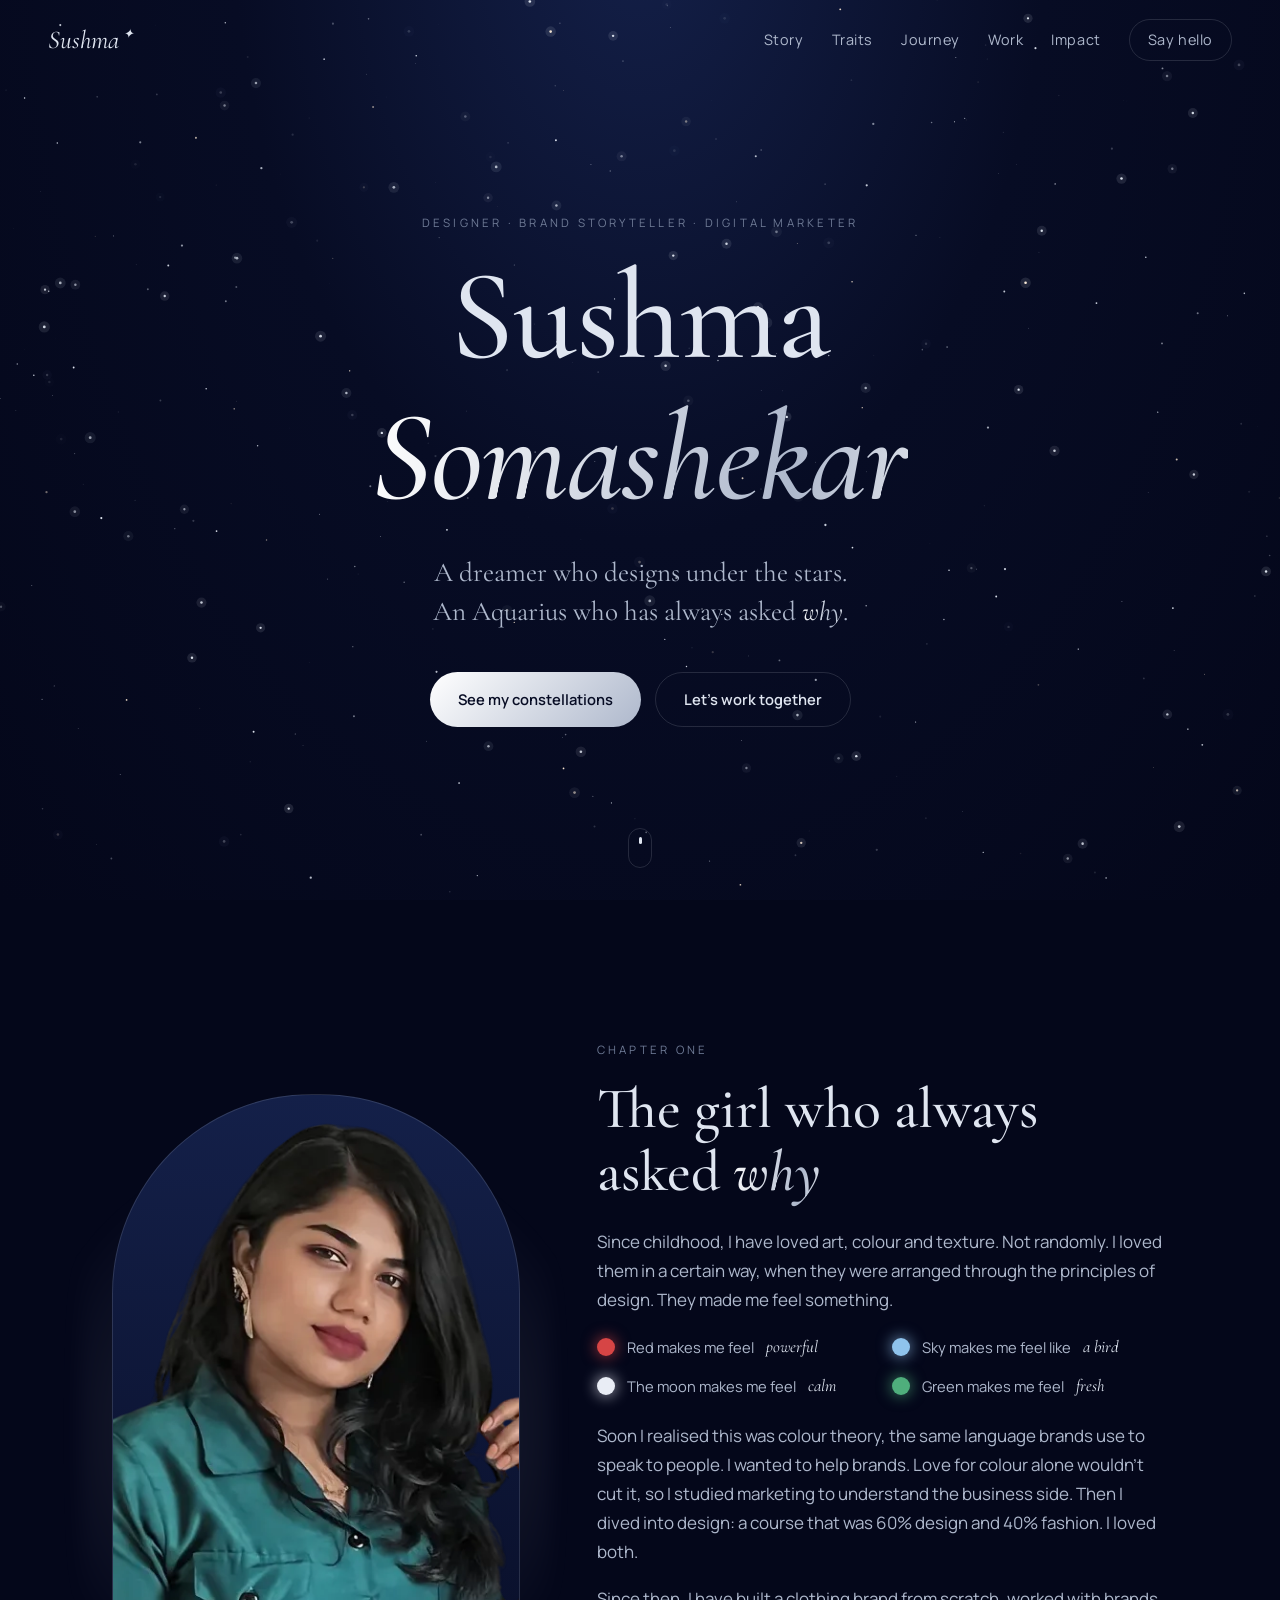
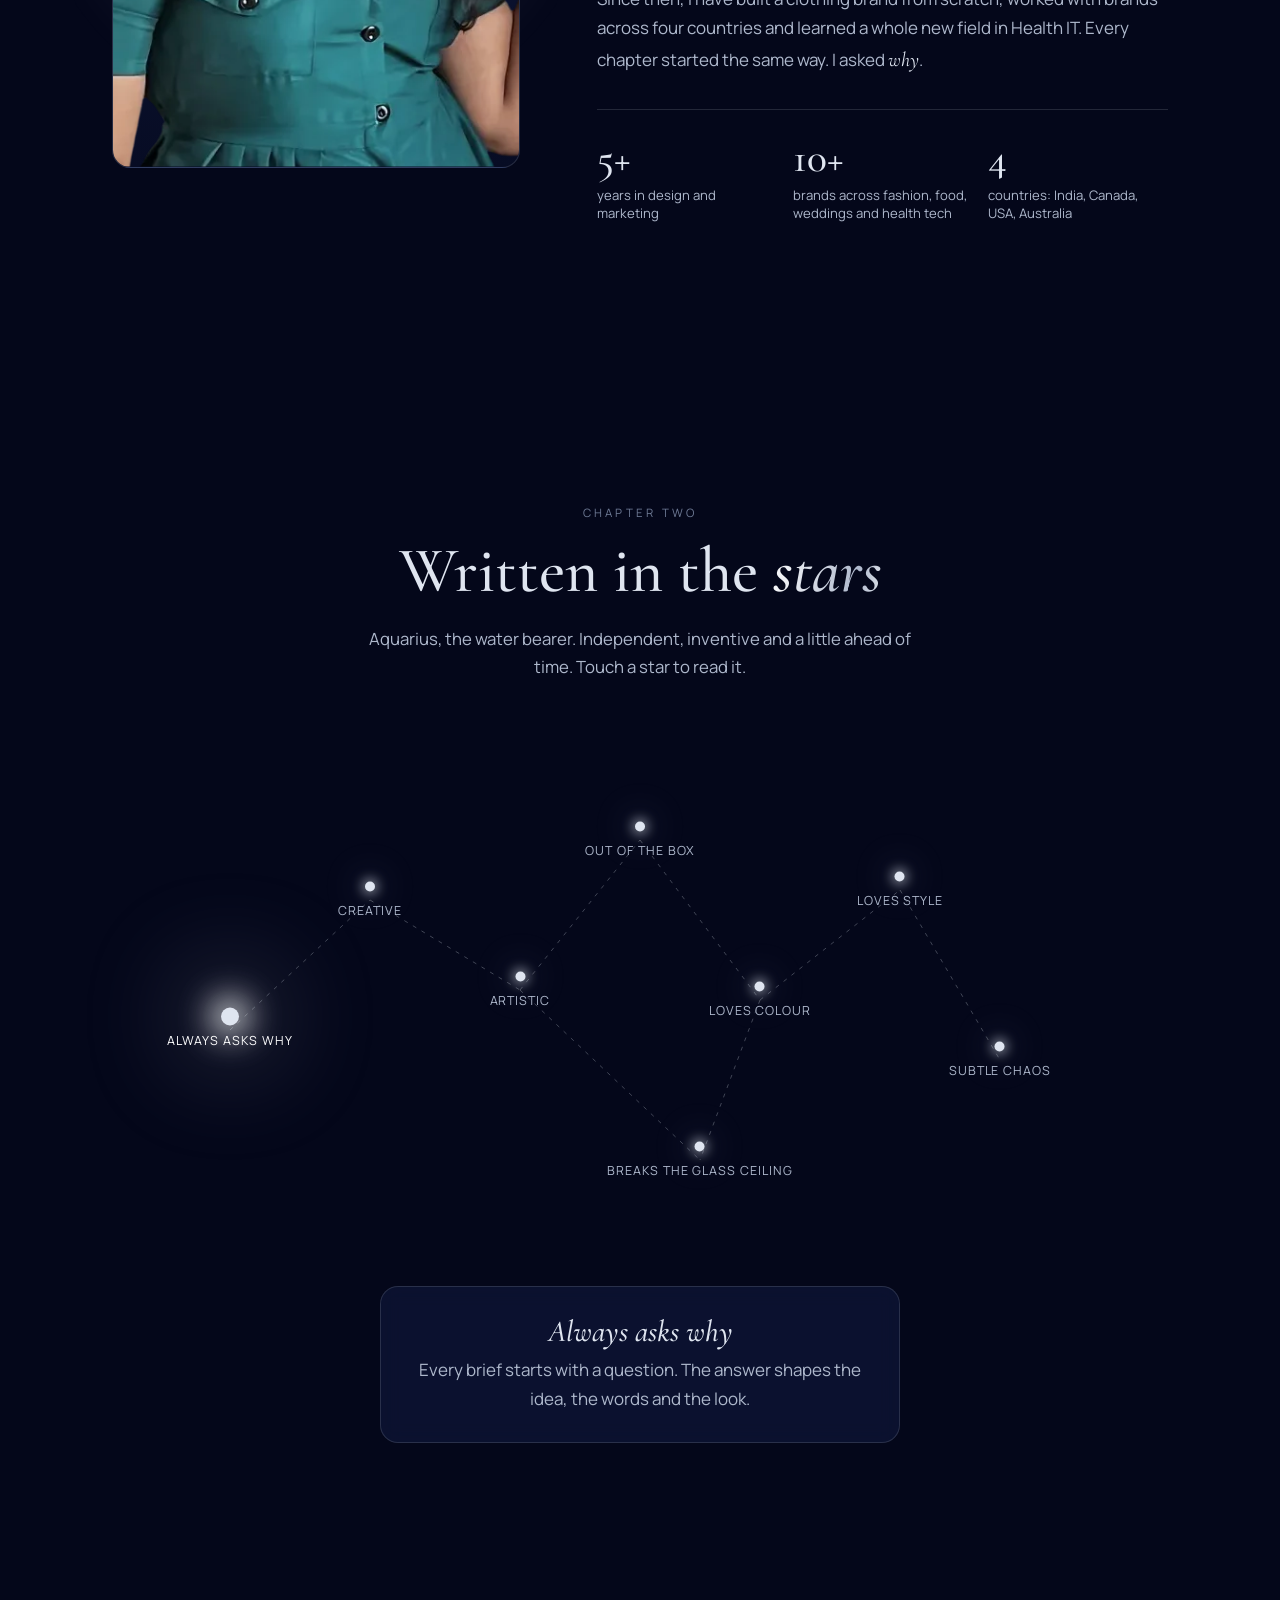
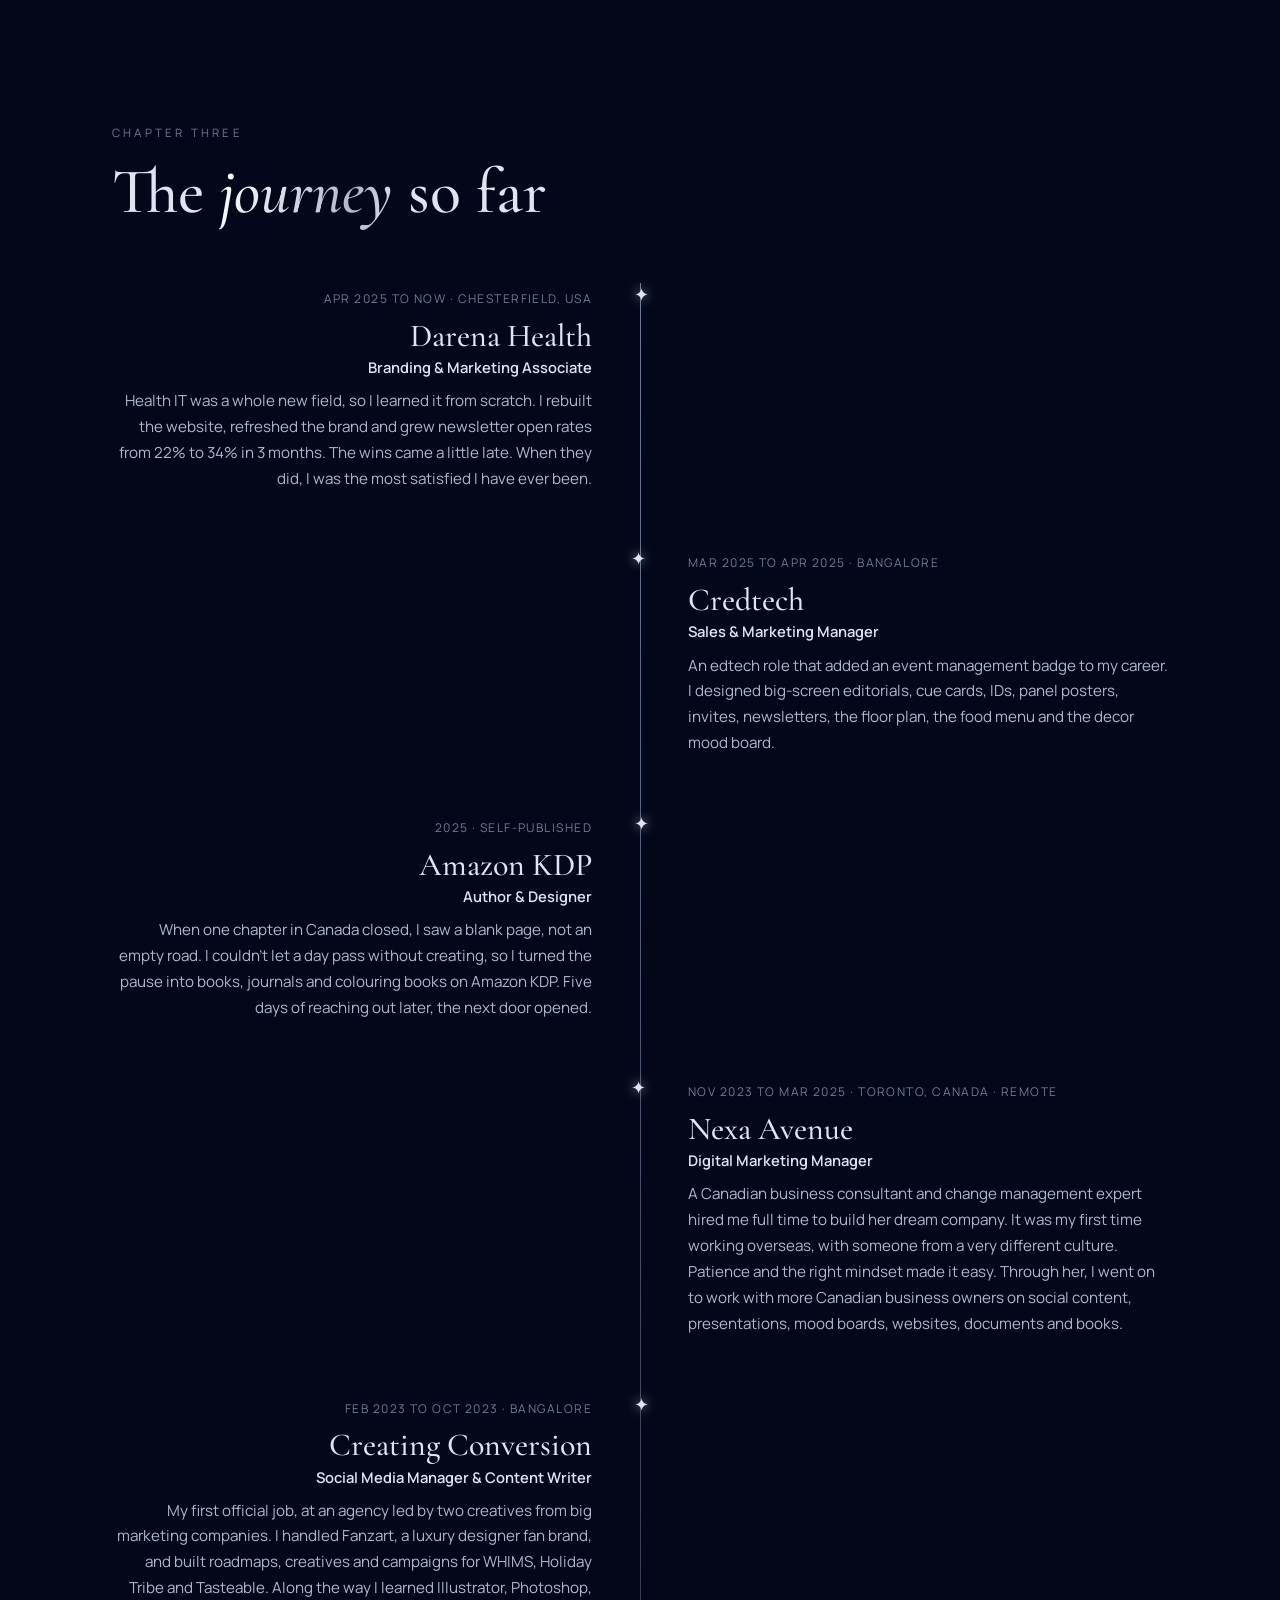
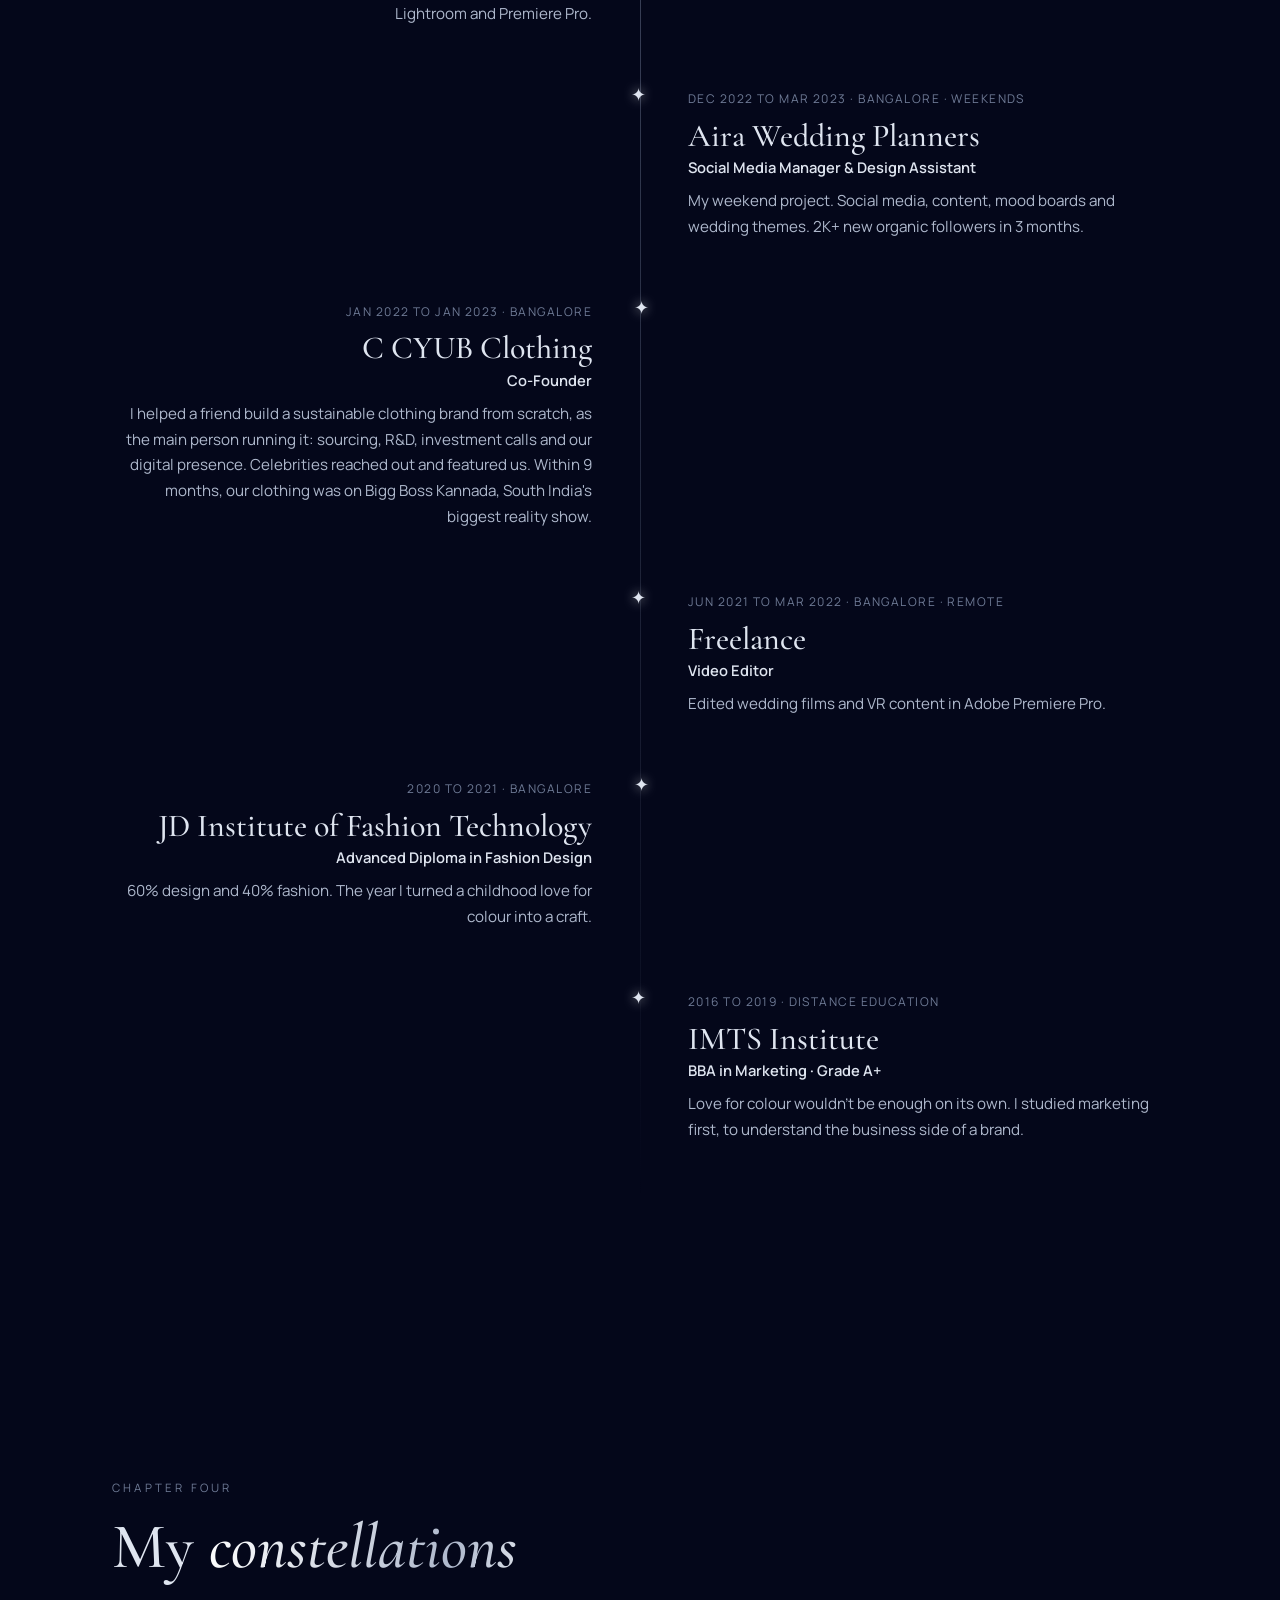
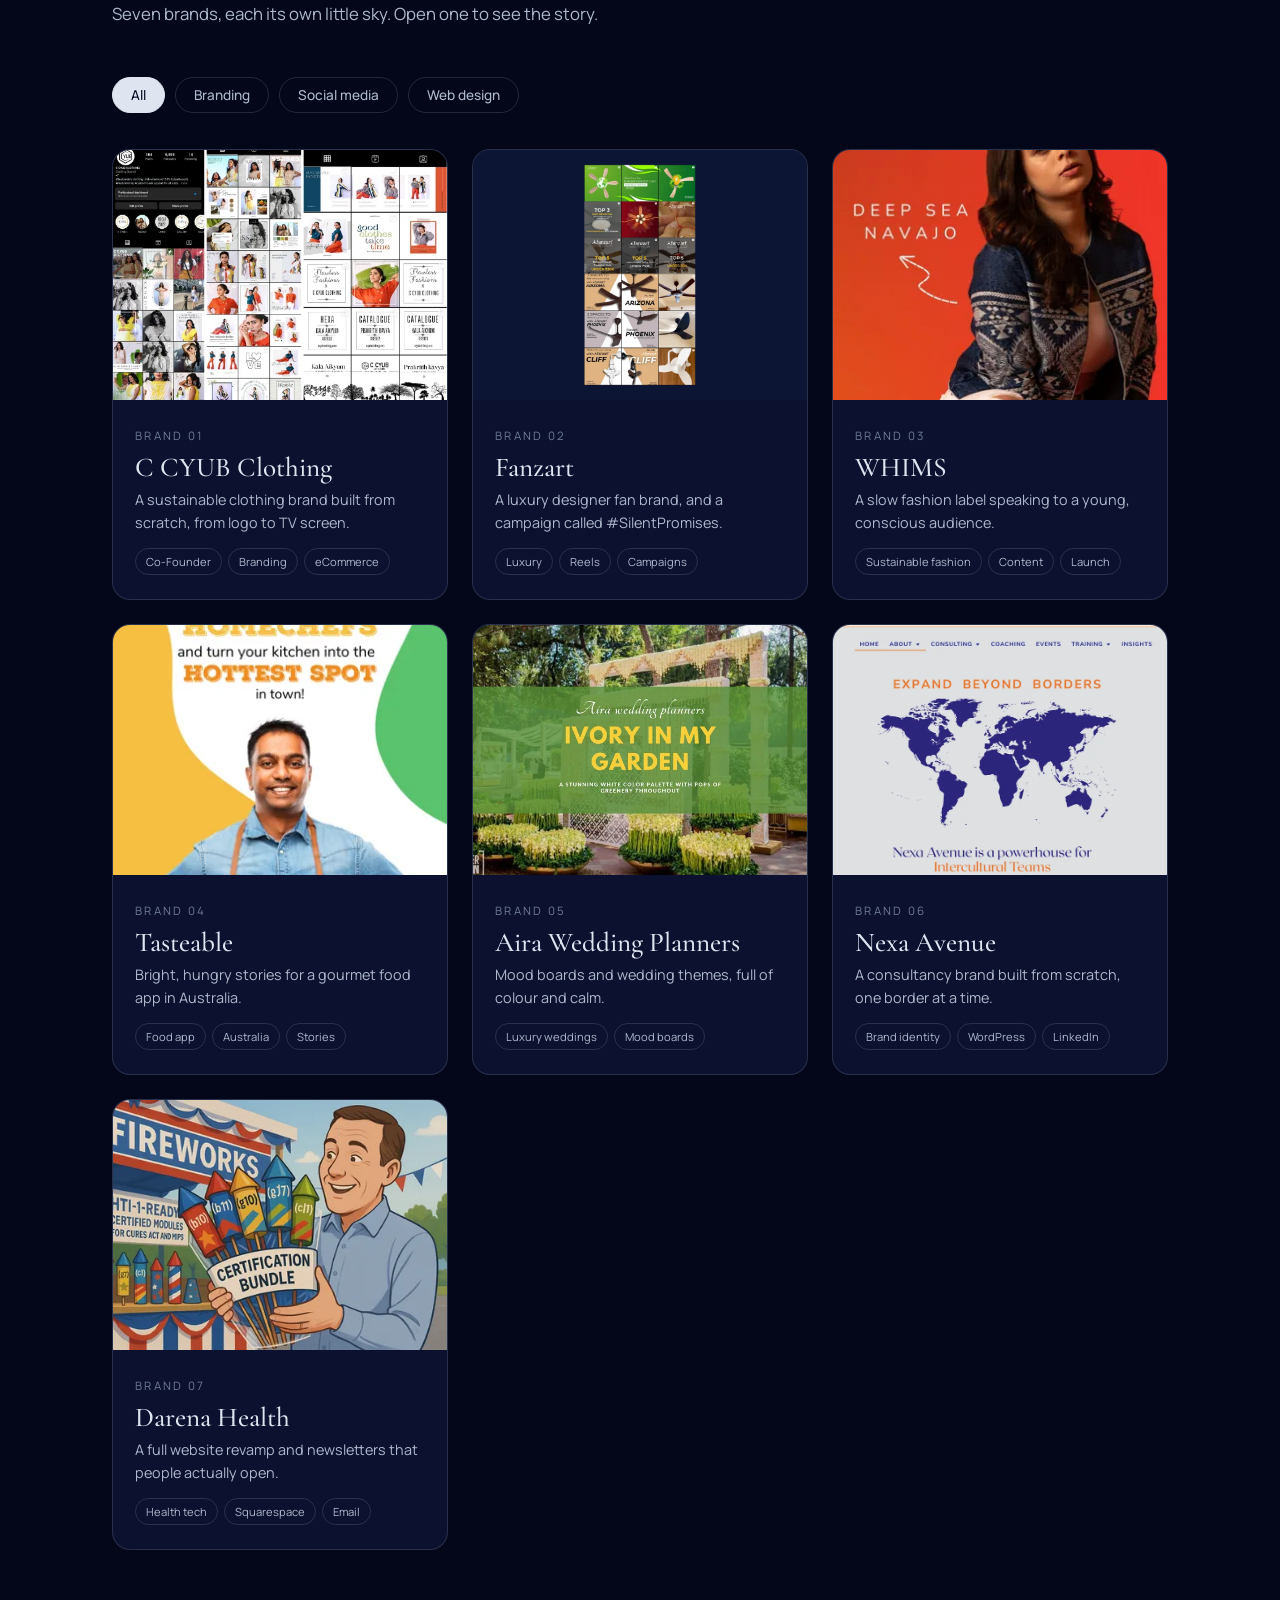
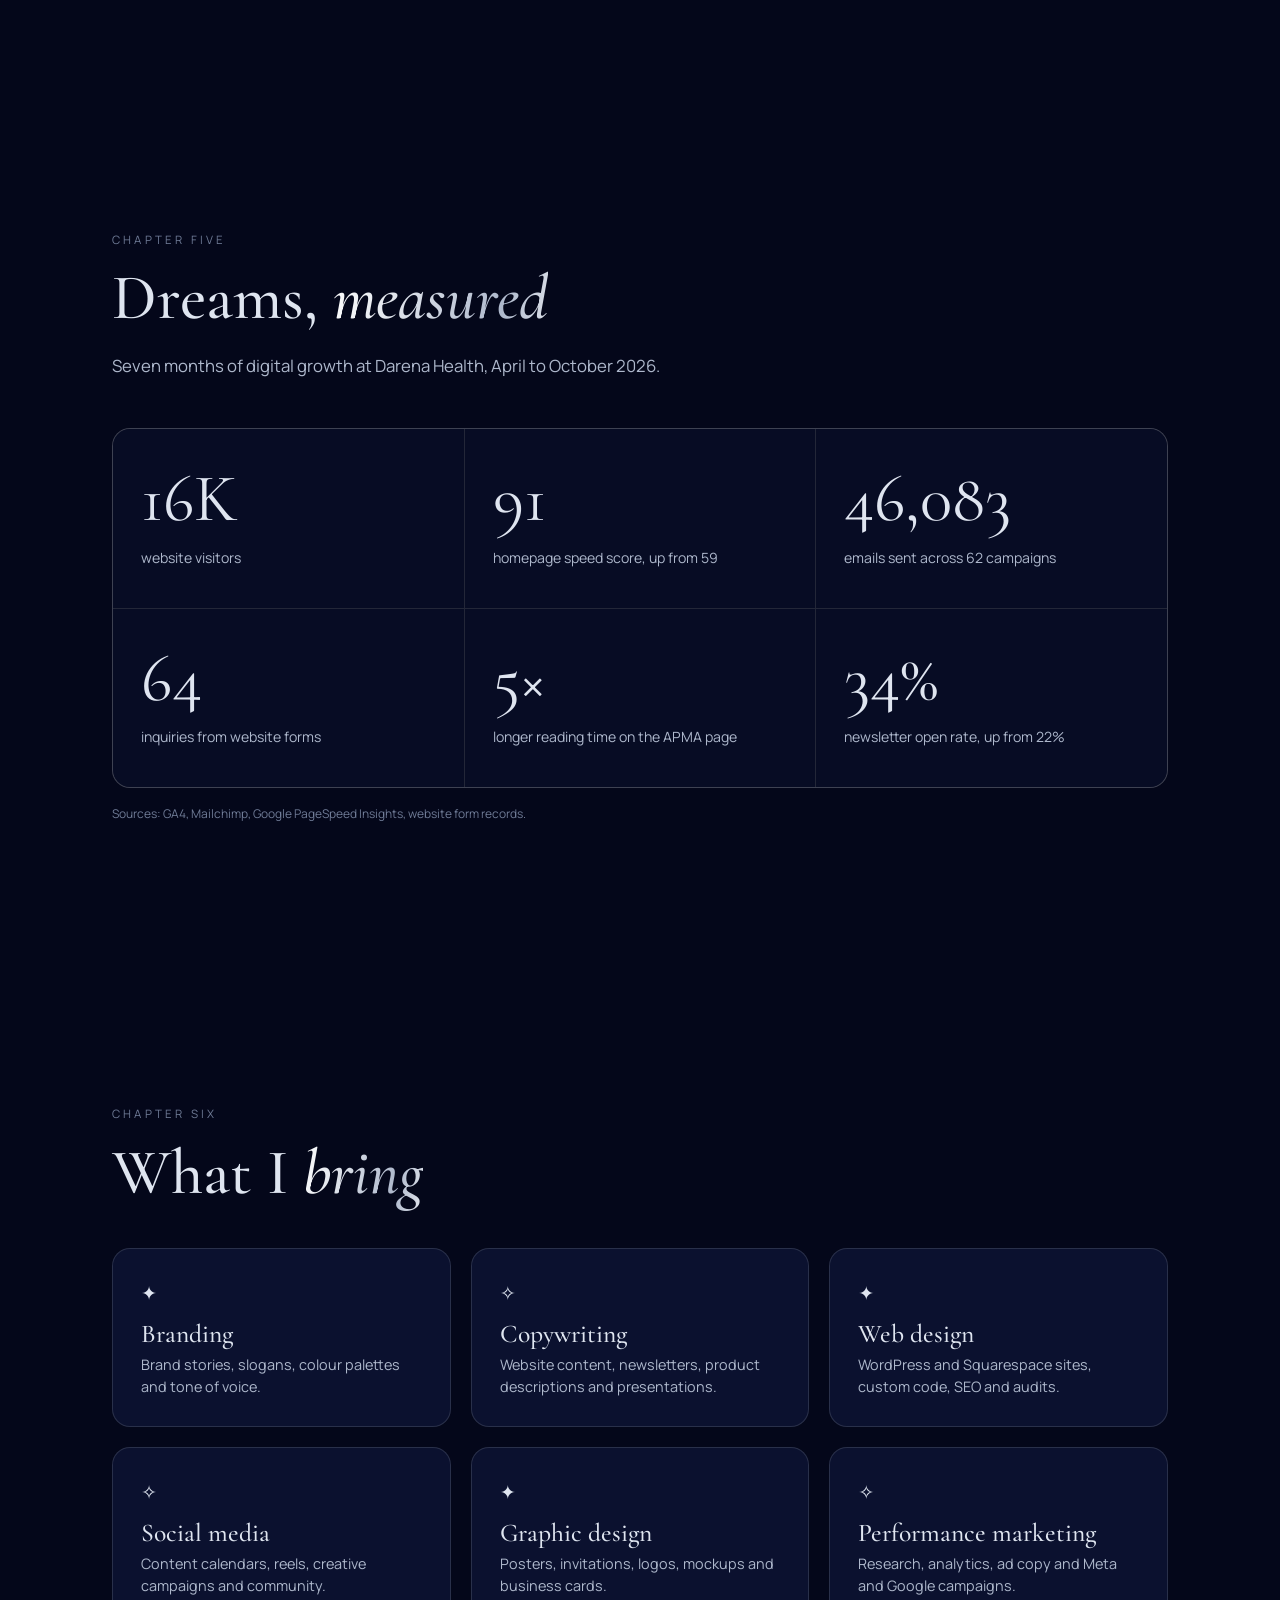
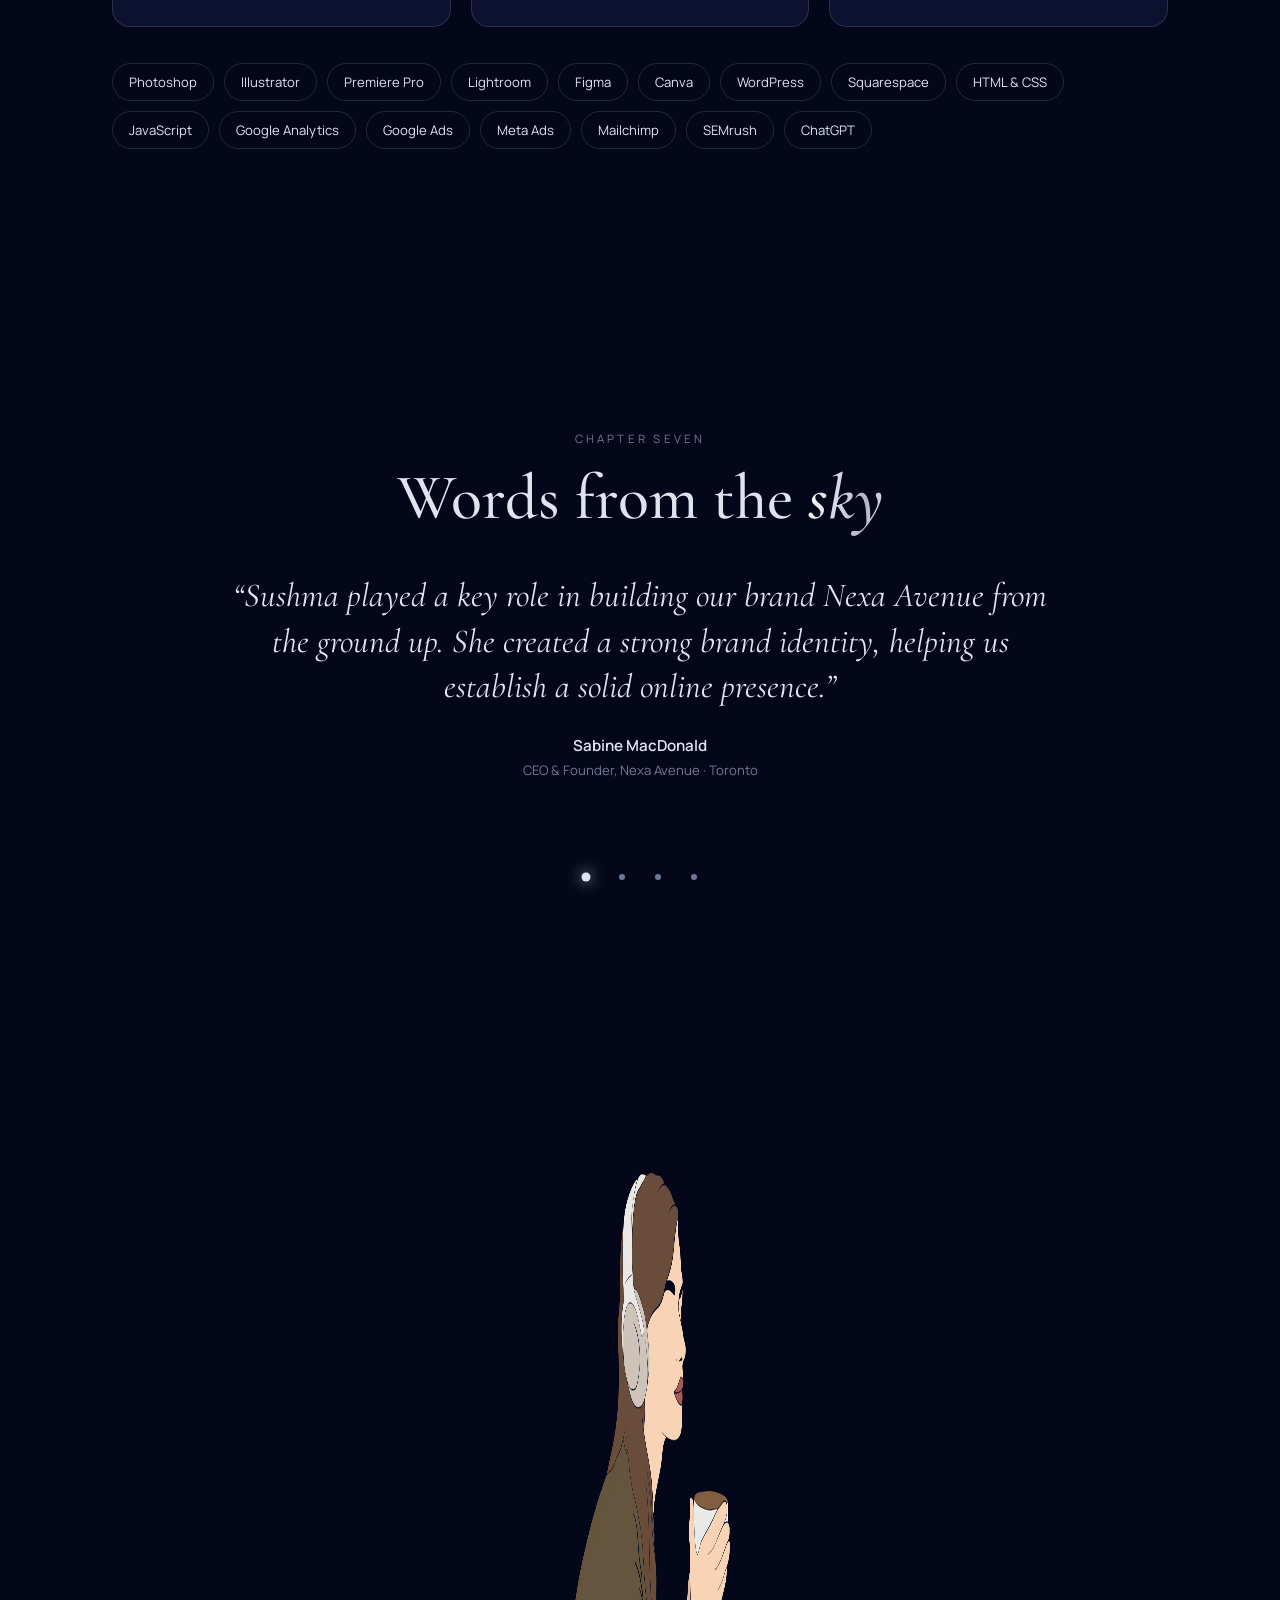
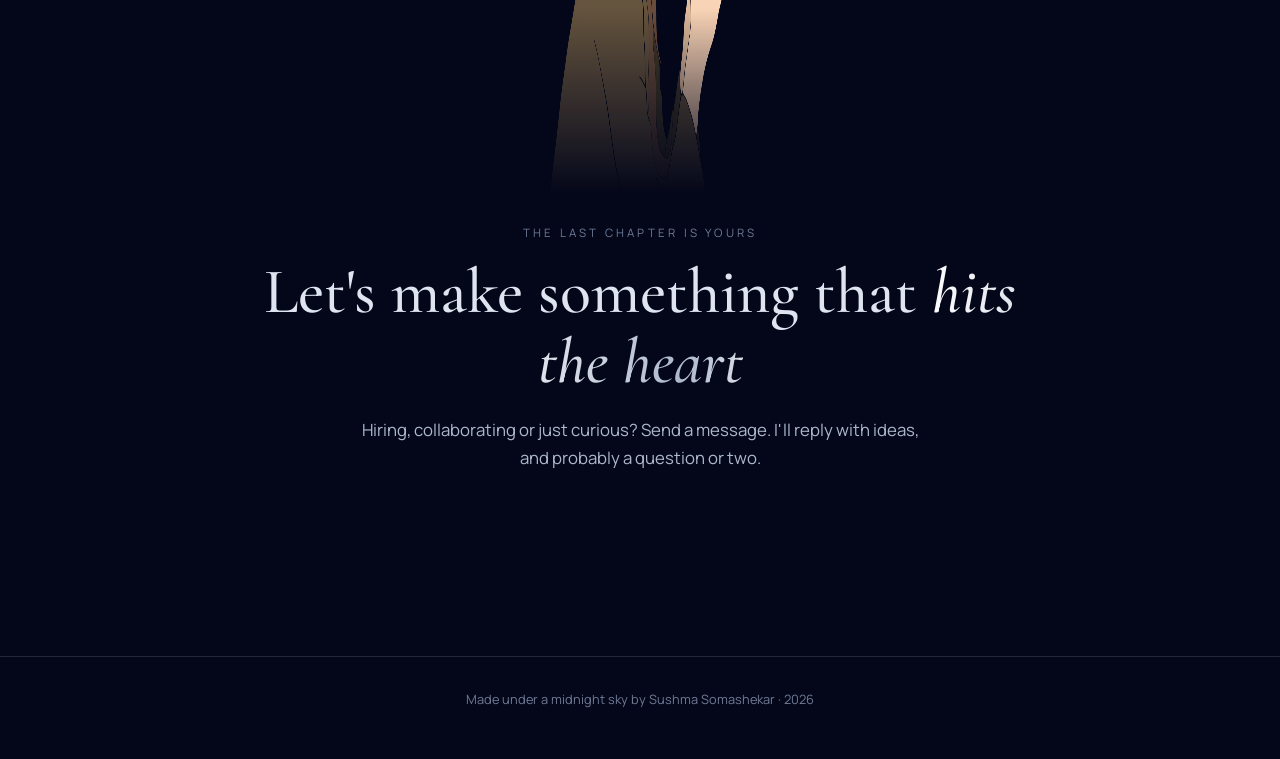
==== index.html @ b333b45b "Add sky and stars portfolio site Co-Authored-By: Claude Opus 5.5 <noreply@anthropic.com> Claude-Sess" ====
<!doctype html>
<html lang="en">
<head>
  <meta charset="utf-8">
  <meta name="viewport" content="width=device-width, initial-scale=1">
  <title>Sushma Somashekar | Designer under the stars</title>
  <meta name="description" content="Portfolio of Sushma Somashekar: designer, brand storyteller and digital marketer. A dreamer who loves colour, style and the question why.">
  <meta property="og:title" content="Sushma Somashekar | Designer under the stars">
  <meta property="og:description" content="Designer, brand storyteller and digital marketer. A dreamer who always asks why.">
  <meta property="og:image" content="assets/img/portrait.webp">
  <link rel="icon" href="data:image/svg+xml,<svg xmlns='http://www.w3.org/2000/svg' viewBox='0 0 32 32'><rect width='32' height='32' rx='8' fill='%230a1230'/><path d='M16 5l2.6 7.9H27l-6.8 4.9 2.6 8L16 21l-6.8 4.8 2.6-8L5 12.9h8.4z' fill='%23dfe5f0'/></svg>">
  <link rel="preconnect" href="https://fonts.googleapis.com">
  <link rel="preconnect" href="https://fonts.gstatic.com" crossorigin>
  <link href="https://fonts.googleapis.com/css2?family=Cormorant+Garamond:ital,wght@0,500;0,600;1,400;1,500&family=Manrope:wght@400;500;600;700&display=swap" rel="stylesheet">
  <link rel="stylesheet" href="css/style.css">
</head>
<body>
  <canvas id="sky" aria-hidden="true"></canvas>

  <header class="nav" id="nav">
    <a class="brand" href="#top" aria-label="Back to top">Sushma<span>✦</span></a>
    <button class="nav-toggle" aria-expanded="false" aria-controls="menu" aria-label="Open menu"><span></span><span></span></button>
    <nav id="menu">
      <a href="#story">Story</a>
      <a href="#traits">Traits</a>
      <a href="#journey">Journey</a>
      <a href="#work">Work</a>
      <a href="#impact">Impact</a>
      <a href="#contact" class="nav-cta">Say hello</a>
    </nav>
  </header>

  <main id="top">
    <!-- HERO -->
    <section class="hero">
      <p class="eyebrow reveal">Designer · Brand storyteller · Digital marketer</p>
      <h1 class="reveal">Sushma <em>Somashekar</em></h1>
      <p class="hero-line reveal">A dreamer who designs under the stars.<br>An Aquarius who has always asked <em>why</em>.</p>
      <div class="hero-actions reveal">
        <a class="btn btn-silver" href="#work">See my constellations</a>
        <a class="btn btn-ghost" href="#contact">Let's work together</a>
      </div>
      <a class="scroll-hint" href="#story" aria-label="Scroll to story"><span></span></a>
    </section>

    <!-- STORY -->
    <section class="section story" id="story">
      <div class="story-grid">
        <figure class="portrait reveal">
          <div class="halo"></div>
          <img src="assets/img/portrait.webp" alt="Sushma Somashekar in a teal shirt" width="583" height="674" loading="lazy">
        </figure>
        <div class="story-text">
          <p class="kicker reveal">Chapter one</p>
          <h2 class="reveal">The girl who always asked <em>why</em></h2>
          <p class="reveal">Since childhood, I have loved art, colour and texture. Not randomly. I loved them in a certain way, when they were arranged through the principles of design. They made me feel something.</p>
          <ul class="feelings reveal" aria-label="How colours make me feel">
            <li style="--c:#d64545"><span class="sw"></span>Red makes me feel <em>powerful</em></li>
            <li style="--c:#8fc3ec"><span class="sw"></span>Sky makes me feel like <em>a bird</em></li>
            <li style="--c:#e9edf5"><span class="sw"></span>The moon makes me feel <em>calm</em></li>
            <li style="--c:#4fae7c"><span class="sw"></span>Green makes me feel <em>fresh</em></li>
          </ul>
          <p class="reveal">Soon I realised this was colour theory, the same language brands use to speak to people. I wanted to help brands. Love for colour alone wouldn't cut it, so I studied marketing to understand the business side. Then I dived into design: a course that was 60% design and 40% fashion. I loved both.</p>
          <p class="reveal">Since then, I have built a clothing brand from scratch, worked with brands across four countries and learned a whole new field in Health IT. Every chapter started the same way. I asked <em>why</em>.</p>
          <ul class="facts reveal">
            <li><strong>5+</strong><span>years in design and marketing</span></li>
            <li><strong>10+</strong><span>brands across fashion, food, weddings and health tech</span></li>
            <li><strong>4</strong><span>countries: India, Canada, USA, Australia</span></li>
          </ul>
        </div>
      </div>
    </section>

    <!-- TRAITS -->
    <section class="section traits" id="traits">
      <p class="kicker reveal">Chapter two</p>
      <h2 class="reveal">Written in the <em>stars</em></h2>
      <p class="lead reveal">Aquarius, the water bearer. Independent, inventive and a little ahead of time. Touch a star to read it.</p>
      <div class="constellation reveal" id="constellation">
        <svg viewBox="0 0 1000 520" preserveAspectRatio="xMidYMid meet" aria-hidden="true" id="constellation-lines"></svg>
        <!-- stars injected by js -->
      </div>
      <div class="trait-card" id="trait-card" aria-live="polite">
        <h3 id="trait-title">Always asks why</h3>
        <p id="trait-text">Every brief starts with a question. The answer shapes the idea, the words and the look.</p>
      </div>
    </section>

    <!-- JOURNEY -->
    <section class="section journey" id="journey">
      <p class="kicker reveal">Chapter three</p>
      <h2 class="reveal">The <em>journey</em> so far</h2>
      <ol class="timeline">
        <li class="reveal">
          <span class="when">Apr 2025 to now · Chesterfield, USA</span>
          <h3>Darena Health</h3>
          <p class="role">Branding & Marketing Associate</p>
          <p>Health IT was a whole new field, so I learned it from scratch. I rebuilt the website, refreshed the brand and grew newsletter open rates from 22% to 34% in 3 months. The wins came a little late. When they did, I was the most satisfied I have ever been.</p>
        </li>
        <li class="reveal">
          <span class="when">Mar 2025 to Apr 2025 · Bangalore</span>
          <h3>Credtech</h3>
          <p class="role">Sales & Marketing Manager</p>
          <p>An edtech role that added an event management badge to my career. I designed big-screen editorials, cue cards, IDs, panel posters, invites, newsletters, the floor plan, the food menu and the decor mood board.</p>
        </li>
        <li class="reveal">
          <span class="when">2025 · Self-published</span>
          <h3>Amazon KDP</h3>
          <p class="role">Author & Designer</p>
          <p>When one chapter in Canada closed, I saw a blank page, not an empty road. I couldn't let a day pass without creating, so I turned the pause into books, journals and colouring books on Amazon KDP. Five days of reaching out later, the next door opened.</p>
        </li>
        <li class="reveal">
          <span class="when">Nov 2023 to Mar 2025 · Toronto, Canada · Remote</span>
          <h3>Nexa Avenue</h3>
          <p class="role">Digital Marketing Manager</p>
          <p>A Canadian business consultant and change management expert hired me full time to build her dream company. It was my first time working overseas, with someone from a very different culture. Patience and the right mindset made it easy. Through her, I went on to work with more Canadian business owners on social content, presentations, mood boards, websites, documents and books.</p>
        </li>
        <li class="reveal">
          <span class="when">Feb 2023 to Oct 2023 · Bangalore</span>
          <h3>Creating Conversion</h3>
          <p class="role">Social Media Manager & Content Writer</p>
          <p>My first official job, at an agency led by two creatives from big marketing companies. I handled Fanzart, a luxury designer fan brand, and built roadmaps, creatives and campaigns for WHIMS, Holiday Tribe and Tasteable. Along the way I learned Illustrator, Photoshop, Lightroom and Premiere Pro.</p>
        </li>
        <li class="reveal">
          <span class="when">Dec 2022 to Mar 2023 · Bangalore · Weekends</span>
          <h3>Aira Wedding Planners</h3>
          <p class="role">Social Media Manager & Design Assistant</p>
          <p>My weekend project. Social media, content, mood boards and wedding themes. 2K+ new organic followers in 3 months.</p>
        </li>
        <li class="reveal">
          <span class="when">Jan 2022 to Jan 2023 · Bangalore</span>
          <h3>C CYUB Clothing</h3>
          <p class="role">Co-Founder</p>
          <p>I helped a friend build a sustainable clothing brand from scratch, as the main person running it: sourcing, R&D, investment calls and our digital presence. Celebrities reached out and featured us. Within 9 months, our clothing was on Bigg Boss Kannada, South India's biggest reality show.</p>
        </li>
        <li class="reveal">
          <span class="when">Jun 2021 to Mar 2022 · Bangalore · Remote</span>
          <h3>Freelance</h3>
          <p class="role">Video Editor</p>
          <p>Edited wedding films and VR content in Adobe Premiere Pro.</p>
        </li>
        <li class="reveal origin">
          <span class="when">2020 to 2021 · Bangalore</span>
          <h3>JD Institute of Fashion Technology</h3>
          <p class="role">Advanced Diploma in Fashion Design</p>
          <p>60% design and 40% fashion. The year I turned a childhood love for colour into a craft.</p>
        </li>
        <li class="reveal origin">
          <span class="when">2016 to 2019 · Distance education</span>
          <h3>IMTS Institute</h3>
          <p class="role">BBA in Marketing · Grade A+</p>
          <p>Love for colour wouldn't be enough on its own. I studied marketing first, to understand the business side of a brand.</p>
        </li>
      </ol>
    </section>

    <!-- WORK -->
    <section class="section work" id="work">
      <p class="kicker reveal">Chapter four</p>
      <h2 class="reveal">My <em>constellations</em></h2>
      <p class="lead reveal">Seven brands, each its own little sky. Open one to see the story.</p>
      <div class="filters reveal" role="group" aria-label="Filter work">
        <button class="chip active" data-filter="all">All</button>
        <button class="chip" data-filter="branding">Branding</button>
        <button class="chip" data-filter="social">Social media</button>
        <button class="chip" data-filter="web">Web design</button>
      </div>
      <div class="work-grid" id="work-grid"><!-- cards injected by js --></div>
    </section>

    <!-- IMPACT -->
    <section class="section impact" id="impact">
      <p class="kicker reveal">Chapter five</p>
      <h2 class="reveal">Dreams, <em>measured</em></h2>
      <p class="lead reveal">Seven months of digital growth at Darena Health, April to October 2026.</p>
      <div class="stats">
        <div class="stat reveal"><span class="num" data-to="16" data-suffix="K">0</span><span class="label">website visitors</span></div>
        <div class="stat reveal"><span class="num" data-from="59" data-to="91">59</span><span class="label">homepage speed score, up from 59</span></div>
        <div class="stat reveal"><span class="num" data-to="46083">0</span><span class="label">emails sent across 62 campaigns</span></div>
        <div class="stat reveal"><span class="num" data-to="64">0</span><span class="label">inquiries from website forms</span></div>
        <div class="stat reveal"><span class="num" data-to="5" data-suffix="×">0</span><span class="label">longer reading time on the APMA page</span></div>
        <div class="stat reveal"><span class="num" data-to="34" data-suffix="%">0</span><span class="label">newsletter open rate, up from 22%</span></div>
      </div>
      <p class="source reveal">Sources: GA4, Mailchimp, Google PageSpeed Insights, website form records.</p>
    </section>

    <!-- SKILLS -->
    <section class="section skills" id="skills">
      <p class="kicker reveal">Chapter six</p>
      <h2 class="reveal">What I <em>bring</em></h2>
      <div class="skill-grid">
        <article class="skill reveal"><span class="glyph">✦</span><h3>Branding</h3><p>Brand stories, slogans, colour palettes and tone of voice.</p></article>
        <article class="skill reveal"><span class="glyph">✧</span><h3>Copywriting</h3><p>Website content, newsletters, product descriptions and presentations.</p></article>
        <article class="skill reveal"><span class="glyph">✦</span><h3>Web design</h3><p>WordPress and Squarespace sites, custom code, SEO and audits.</p></article>
        <article class="skill reveal"><span class="glyph">✧</span><h3>Social media</h3><p>Content calendars, reels, creative campaigns and community.</p></article>
        <article class="skill reveal"><span class="glyph">✦</span><h3>Graphic design</h3><p>Posters, invitations, logos, mockups and business cards.</p></article>
        <article class="skill reveal"><span class="glyph">✧</span><h3>Performance marketing</h3><p>Research, analytics, ad copy and Meta and Google campaigns.</p></article>
      </div>
      <ul class="tools reveal" aria-label="Tools">
        <li>Photoshop</li><li>Illustrator</li><li>Premiere Pro</li><li>Lightroom</li><li>Figma</li><li>Canva</li><li>WordPress</li><li>Squarespace</li><li>HTML & CSS</li><li>JavaScript</li><li>Google Analytics</li><li>Google Ads</li><li>Meta Ads</li><li>Mailchimp</li><li>SEMrush</li><li>ChatGPT</li>
      </ul>
    </section>

    <!-- TESTIMONIALS -->
    <section class="section voices" id="voices">
      <p class="kicker reveal">Chapter seven</p>
      <h2 class="reveal">Words from the <em>sky</em></h2>
      <div class="quotes" id="quotes">
        <blockquote class="quote active">
          <p>“Sushma played a key role in building our brand Nexa Avenue from the ground up. She created a strong brand identity, helping us establish a solid online presence.”</p>
          <footer>Sabine MacDonald <span>CEO & Founder, Nexa Avenue · Toronto</span></footer>
        </blockquote>
        <blockquote class="quote">
          <p>“The logo she created truly feels like <em>me</em> in every sense of the word. Sushma knows her clients and customizes her work based on their need, the sign of a true professional!”</p>
          <footer>Gayle Charach <span>Life Coach · Winnipeg</span></footer>
        </blockquote>
        <blockquote class="quote">
          <p>“She has an incredible ability to sense the essence of the music and translate it into compelling visuals that truly enhance the experience.”</p>
          <footer>Peter MacDonald <span>Music Producer · Toronto</span></footer>
        </blockquote>
        <blockquote class="quote">
          <p>“Sushma is an absolute expert when it comes to branding and design! She has the ability to translate abstract ideas into visually compelling designs.”</p>
          <footer>Hadi Diallo <span>Business Coach · Toronto</span></footer>
        </blockquote>
      </div>
      <div class="quote-dots" role="tablist" aria-label="Choose a testimonial"></div>
    </section>

    <!-- CONTACT -->
    <section class="section contact" id="contact">
      <img class="contact-illustration reveal" src="assets/img/illustration.webp" alt="" width="700" height="622" loading="lazy">
      <p class="kicker reveal">The last chapter is yours</p>
      <h2 class="reveal">Let's make something that <em>hits the heart</em></h2>
      <p class="lead reveal">Hiring, collaborating or just curious? Send a message. I'll reply with ideas, and probably a question or two.</p>
      <div class="contact-actions reveal">
        <a class="btn btn-silver" href="mailto:sushma.somashekar082@gmail.com">sushma.somashekar082@gmail.com</a>
        <a class="btn btn-ghost" href="https://www.linkedin.com/in/sushma-somashekar-digital-marketing/" target="_blank" rel="noopener">Connect on LinkedIn ↗</a>
      </div>
    </section>
  </main>

  <footer class="site-footer">
    <p>Made under a midnight sky by Sushma Somashekar · <span id="year"></span></p>
  </footer>

  <!-- WORK MODAL -->
  <dialog id="modal" aria-labelledby="modal-title">
    <button class="modal-close" aria-label="Close">×</button>
    <div class="modal-body">
      <div class="modal-gallery" id="modal-gallery"></div>
      <div class="modal-text">
        <p class="kicker" id="modal-kicker"></p>
        <h3 id="modal-title"></h3>
        <p id="modal-about"></p>
        <h4>What I did</h4>
        <p id="modal-role"></p>
        <h4>The shine</h4>
        <p id="modal-win"></p>
        <p class="modal-link" id="modal-link"></p>
      </div>
    </div>
  </dialog>

  <script src="js/main.js"></script>
</body>
</html>
---- css/style.css ----
/* ===== Midnight sky tokens ===== */
:root {
  --night-0: #04071a;
  --night-1: #070c24;
  --night-2: #0c1533;
  --night-3: #142049;
  --silver: #dfe5f0;
  --silver-2: #aeb8cc;
  --silver-3: #6f7b96;
  --line: rgba(223, 229, 240, 0.14);
  --glass: rgba(20, 32, 73, 0.45);
  --serif: "Cormorant Garamond", Georgia, serif;
  --sans: "Manrope", system-ui, -apple-system, Segoe UI, sans-serif;
  --max: 1120px;
  --radius: 18px;
}

* { box-sizing: border-box; margin: 0; padding: 0; }
html { scroll-behavior: smooth; scroll-padding-top: 80px; }
body {
  background: radial-gradient(ellipse at 50% -10%, var(--night-3) 0%, var(--night-1) 45%, var(--night-0) 100%) fixed;
  background-color: var(--night-0);
  color: var(--silver-2);
  font-family: var(--sans);
  font-size: 17px;
  line-height: 1.7;
  overflow-x: hidden;
  -webkit-font-smoothing: antialiased;
}
img { max-width: 100%; display: block; }
a { color: inherit; }
::selection { background: var(--silver); color: var(--night-1); }

#sky { position: fixed; inset: 0; width: 100%; height: 100%; z-index: 0; pointer-events: none; }
main, .nav, .site-footer { position: relative; z-index: 1; }

h1, h2, h3 { color: var(--silver); font-family: var(--serif); font-weight: 500; line-height: 1.1; }
h1 em, h2 em, .hero-line em {
  font-style: italic;
  background: linear-gradient(100deg, #fff 0%, var(--silver-2) 40%, #fff 60%, var(--silver-2) 100%);
  background-size: 200% auto;
  -webkit-background-clip: text; background-clip: text; color: transparent;
  animation: shimmer 6s linear infinite;
}
@keyframes shimmer { to { background-position: -200% center; } }

/* ===== Nav ===== */
.nav {
  position: fixed; top: 0; left: 0; right: 0;
  display: flex; align-items: center; justify-content: space-between;
  padding: 18px clamp(16px, 4vw, 48px);
  transition: background .4s, backdrop-filter .4s, padding .4s;
}
.nav.scrolled { background: rgba(4, 7, 26, .72); backdrop-filter: blur(14px); padding-block: 12px; border-bottom: 1px solid var(--line); }
.brand { font-family: var(--serif); font-size: 1.6rem; font-style: italic; color: var(--silver); text-decoration: none; }
.brand span { font-size: .8rem; margin-left: 4px; vertical-align: super; }
.nav nav { display: flex; gap: 28px; align-items: center; }
.nav nav a { text-decoration: none; font-size: .9rem; letter-spacing: .04em; color: var(--silver-2); transition: color .25s; }
.nav nav a:hover { color: #fff; }
.nav-cta { border: 1px solid var(--line); padding: 8px 18px; border-radius: 999px; }
.nav-toggle { display: none; background: none; border: 0; width: 40px; height: 40px; cursor: pointer; position: relative; }
.nav-toggle span { position: absolute; left: 9px; right: 9px; height: 1.5px; background: var(--silver); transition: transform .3s; }
.nav-toggle span:first-child { top: 15px; }
.nav-toggle span:last-child { top: 24px; }
.nav-toggle[aria-expanded="true"] span:first-child { transform: translateY(4.5px) rotate(45deg); }
.nav-toggle[aria-expanded="true"] span:last-child { transform: translateY(-4.5px) rotate(-45deg); }

/* ===== Layout ===== */
.section { max-width: var(--max); margin: 0 auto; padding: clamp(80px, 12vw, 140px) clamp(16px, 4vw, 32px); }
.section > h2 { font-size: clamp(2.4rem, 6vw, 4rem); margin-bottom: 18px; }
.kicker, .eyebrow { text-transform: uppercase; letter-spacing: .28em; font-size: .72rem; color: var(--silver-3); margin-bottom: 14px; }
.lead { max-width: 560px; font-size: 1.05rem; margin-bottom: 48px; }

/* ===== Buttons ===== */
.btn { display: inline-flex; align-items: center; justify-content: center; padding: 14px 28px; border-radius: 999px; font-weight: 600; font-size: .92rem; text-decoration: none; transition: transform .25s, box-shadow .25s, background .25s; word-break: break-all; }
.btn-silver { background: linear-gradient(135deg, #fff, var(--silver-2)); color: var(--night-1); box-shadow: 0 0 0 rgba(223,229,240,0); }
.btn-silver:hover { transform: translateY(-2px); box-shadow: 0 8px 40px rgba(223, 229, 240, .28); }
.btn-ghost { border: 1px solid var(--line); color: var(--silver); }
.btn-ghost:hover { background: rgba(223, 229, 240, .07); transform: translateY(-2px); }

/* ===== Hero ===== */
.hero { min-height: 100svh; display: flex; flex-direction: column; justify-content: center; align-items: center; text-align: center; padding: 120px 16px 80px; position: relative; }
.hero h1 { font-size: clamp(3.2rem, 11vw, 8rem); letter-spacing: -.01em; margin-bottom: 24px; }
.hero h1 em { display: block; }
.hero-line { font-family: var(--serif); font-size: clamp(1.25rem, 2.6vw, 1.7rem); color: var(--silver-2); margin-bottom: 40px; line-height: 1.45; }
.hero-actions { display: flex; gap: 14px; flex-wrap: wrap; justify-content: center; }
.scroll-hint { position: absolute; bottom: 32px; width: 24px; height: 40px; border: 1px solid var(--line); border-radius: 12px; }
.scroll-hint span { position: absolute; left: 50%; top: 8px; width: 3px; height: 7px; margin-left: -1.5px; background: var(--silver); border-radius: 2px; animation: drop 1.8s ease-in-out infinite; }
@keyframes drop { 0% { opacity: 0; transform: translateY(0); } 40% { opacity: 1; } 100% { opacity: 0; transform: translateY(14px); } }

/* ===== Story ===== */
.story-grid { display: grid; grid-template-columns: 5fr 7fr; gap: clamp(32px, 6vw, 80px); align-items: center; }
.portrait { position: relative; }
.portrait img { position: relative; border-radius: 200px 200px var(--radius) var(--radius); background: linear-gradient(180deg, var(--night-3), var(--night-1)); border: 1px solid var(--line); width: 100%; aspect-ratio: 4/5; object-fit: cover; object-position: top; padding-top: 28px; }
.halo { position: absolute; inset: -8%; background: radial-gradient(circle, rgba(223,229,240,.18) 0%, transparent 65%); filter: blur(10px); animation: breathe 7s ease-in-out infinite; }
@keyframes breathe { 50% { opacity: .5; transform: scale(.96); } }
.story h2 { font-size: clamp(2.2rem, 5vw, 3.6rem); margin-bottom: 24px; }
.story-text p { margin-bottom: 18px; }
.story-text p em { color: var(--silver); font-family: var(--serif); font-size: 1.2em; }
.facts { list-style: none; display: grid; grid-template-columns: repeat(3, 1fr); gap: 16px; margin-top: 32px; padding-top: 28px; border-top: 1px solid var(--line); }
.facts strong { display: block; font-family: var(--serif); font-size: 2.6rem; color: var(--silver); font-weight: 500; line-height: 1; }
.facts span { font-size: .82rem; line-height: 1.4; display: block; margin-top: 6px; }

/* ===== Traits constellation ===== */
.traits { text-align: center; }
.traits .lead { margin-inline: auto; }
.constellation { position: relative; width: 100%; max-width: 1000px; margin: 0 auto; aspect-ratio: 1000/520; }
.constellation svg { position: absolute; inset: 0; width: 100%; height: 100%; }
.constellation svg line { stroke: rgba(223, 229, 240, .28); stroke-width: 1; stroke-dasharray: 4 6; }
.star-btn { position: absolute; transform: translate(-50%, -50%); background: none; border: 0; cursor: pointer; display: flex; flex-direction: column; align-items: center; gap: 10px; color: var(--silver-2); font-family: var(--sans); font-size: .78rem; letter-spacing: .08em; text-transform: uppercase; white-space: nowrap; padding: 8px; }
.star-btn .dot { width: 10px; height: 10px; border-radius: 50%; background: var(--silver); box-shadow: 0 0 12px 3px rgba(223,229,240,.55), 0 0 40px 8px rgba(223,229,240,.15); transition: transform .3s, box-shadow .3s; animation: twinkle 3s ease-in-out infinite; }
.star-btn:hover .dot, .star-btn.active .dot, .star-btn:focus-visible .dot { transform: scale(1.8); box-shadow: 0 0 18px 6px rgba(255,255,255,.8), 0 0 60px 18px rgba(223,229,240,.25); }
.star-btn.active { color: #fff; }
.star-btn:focus-visible { outline: 1px dashed var(--silver-3); border-radius: 8px; }
@keyframes twinkle { 50% { opacity: .55; } }
.trait-card { max-width: 520px; margin: 36px auto 0; padding: 28px 32px; border: 1px solid var(--line); border-radius: var(--radius); background: var(--glass); backdrop-filter: blur(10px); min-height: 150px; transition: opacity .3s; }
.trait-card h3 { font-size: 1.9rem; margin-bottom: 8px; font-style: italic; }

/* ===== Timeline ===== */
.timeline { list-style: none; position: relative; margin-top: 56px; }
.timeline::before { content: ""; position: absolute; left: 50%; top: 0; bottom: 0; width: 1px; background: linear-gradient(var(--silver-3), transparent); }
.timeline li { position: relative; width: 50%; padding: 0 48px 56px 0; text-align: right; }
.timeline li:nth-child(even) { margin-left: 50%; padding: 0 0 56px 48px; text-align: left; }
.timeline li::after { content: "✦"; position: absolute; top: 2px; right: -9px; color: var(--silver); font-size: 18px; line-height: 1; text-shadow: 0 0 12px rgba(255,255,255,.7); }
.timeline li:nth-child(even)::after { right: auto; left: -9px; }
.timeline .when { font-size: .75rem; letter-spacing: .12em; text-transform: uppercase; color: var(--silver-3); }
.timeline h3 { font-size: 2rem; margin: 6px 0 2px; }
.timeline .role { color: var(--silver); font-weight: 600; font-size: .92rem; margin-bottom: 8px; }
.timeline li p:last-child { font-size: .95rem; }

/* ===== Work ===== */
.filters { display: flex; flex-wrap: wrap; gap: 10px; margin-bottom: 36px; }
.chip { background: none; border: 1px solid var(--line); color: var(--silver-2); padding: 8px 18px; border-radius: 999px; font: 500 .85rem var(--sans); cursor: pointer; transition: all .25s; }
.chip:hover { color: #fff; border-color: var(--silver-3); }
.chip.active { background: var(--silver); color: var(--night-1); border-color: var(--silver); }
.work-grid { display: grid; grid-template-columns: repeat(auto-fill, minmax(300px, 1fr)); gap: 24px; }
.card { position: relative; border: 1px solid var(--line); border-radius: var(--radius); overflow: hidden; background: var(--glass); cursor: pointer; text-align: left; color: inherit; font: inherit; padding: 0; transition: transform .45s cubic-bezier(.2,.7,.2,1), border-color .3s, box-shadow .45s; display: flex; flex-direction: column; }
.card:hover, .card:focus-visible { transform: translateY(-6px); border-color: rgba(223,229,240,.35); box-shadow: 0 20px 60px -20px rgba(223,229,240,.25); outline: none; }
.card .thumb { aspect-ratio: 4/3; overflow: hidden; background: var(--night-2); display: flex; align-items: center; justify-content: center; }
.card .thumb img { width: 100%; height: 100%; object-fit: cover; transition: transform .8s cubic-bezier(.2,.7,.2,1); }
.card .thumb.contain img { object-fit: contain; padding: 14px; }
.card:hover .thumb img { transform: scale(1.05); }
.card .meta { padding: 20px 22px 24px; }
.card .num { font-size: .72rem; letter-spacing: .2em; color: var(--silver-3); }
.card h3 { font-size: 1.7rem; margin: 4px 0 6px; }
.card p { font-size: .9rem; line-height: 1.55; }
.card .tags { display: flex; gap: 6px; flex-wrap: wrap; margin-top: 14px; }
.card .tags span { font-size: .7rem; padding: 3px 10px; border: 1px solid var(--line); border-radius: 999px; }
.card.hide { display: none; }

/* ===== Modal ===== */
dialog { border: 1px solid var(--line); border-radius: 22px; background: var(--night-1); color: var(--silver-2); max-width: min(1000px, calc(100vw - 32px)); width: 100%; max-height: calc(100vh - 48px); padding: 0; margin: auto; overflow: auto; }
dialog::backdrop { background: rgba(2, 4, 14, .78); backdrop-filter: blur(6px); }
dialog[open] { animation: rise .45s cubic-bezier(.2,.7,.2,1); }
@keyframes rise { from { opacity: 0; transform: translateY(24px) scale(.98); } }
.modal-close { position: sticky; top: 12px; float: right; margin: 12px 12px 0 0; width: 40px; height: 40px; border-radius: 50%; border: 1px solid var(--line); background: var(--night-2); color: var(--silver); font-size: 1.5rem; cursor: pointer; z-index: 2; }
.modal-body { display: grid; grid-template-columns: 1.1fr 1fr; gap: 32px; padding: 32px; }
.modal-gallery { display: grid; grid-template-columns: repeat(auto-fit, minmax(120px, 1fr)); gap: 10px; align-content: start; }
.modal-gallery img { border-radius: 12px; border: 1px solid var(--line); width: 100%; }
.modal-gallery img.wide { grid-column: 1 / -1; }
.modal-text h3 { font-size: 2.4rem; margin-bottom: 12px; }
.modal-text h4 { color: var(--silver); font-size: .78rem; text-transform: uppercase; letter-spacing: .18em; margin: 22px 0 6px; }
.modal-text p { font-size: .95rem; }
.modal-link a { display: inline-block; margin-top: 22px; color: var(--silver); }

/* ===== Impact ===== */
.stats { display: grid; grid-template-columns: repeat(3, 1fr); gap: 1px; background: var(--line); border: 1px solid var(--line); border-radius: var(--radius); overflow: hidden; }
.stat { background: var(--night-1); padding: 36px 28px; }
.stat .num { display: block; font-family: var(--serif); font-size: clamp(2.8rem, 6vw, 4.2rem); color: var(--silver); line-height: 1; margin-bottom: 10px; }
.stat .label { font-size: .88rem; }
.source { font-size: .75rem; color: var(--silver-3); margin-top: 16px; }

/* ===== Skills ===== */
.skill-grid { display: grid; grid-template-columns: repeat(3, 1fr); gap: 20px; margin-top: 40px; }
.skill { padding: 28px; border: 1px solid var(--line); border-radius: var(--radius); background: var(--glass); transition: transform .35s, border-color .35s; }
.skill:hover { transform: translateY(-4px); border-color: rgba(223,229,240,.32); }
.skill .glyph { color: var(--silver); font-size: 1.2rem; }
.skill h3 { font-size: 1.6rem; margin: 10px 0 6px; }
.skill p { font-size: .9rem; line-height: 1.55; }
.tools { list-style: none; display: flex; flex-wrap: wrap; gap: 10px; margin-top: 36px; }
.tools li { font-size: .82rem; padding: 7px 16px; border-radius: 999px; border: 1px solid var(--line); color: var(--silver); }

/* ===== Quotes ===== */
.voices { text-align: center; }
.quotes { position: relative; max-width: 820px; margin: 40px auto 0; min-height: 260px; display: grid; }
.quote { grid-area: 1 / 1; opacity: 0; transform: translateY(12px); transition: opacity .7s, transform .7s; pointer-events: none; }
.quote.active { opacity: 1; transform: none; pointer-events: auto; }
.quote p { font-family: var(--serif); font-size: clamp(1.4rem, 3vw, 2.1rem); line-height: 1.35; color: var(--silver); font-style: italic; }
.quote footer { margin-top: 24px; font-weight: 600; color: var(--silver); font-size: .95rem; }
.quote footer span { display: block; font-weight: 400; color: var(--silver-3); font-size: .82rem; }
.quote-dots { display: flex; justify-content: center; gap: 4px; margin-top: 28px; }
.quote-dots button { width: 32px; height: 32px; border: 0; background: none; cursor: pointer; position: relative; }
.quote-dots button::after { content: ""; position: absolute; inset: 13px; border-radius: 50%; background: var(--silver-3); transition: background .3s, transform .3s; }
.quote-dots button[aria-selected="true"]::after { background: var(--silver); transform: scale(1.5); box-shadow: 0 0 10px rgba(255,255,255,.8); }

/* ===== Contact ===== */
.contact { text-align: center; padding-bottom: 80px; }
.contact-illustration { width: 180px; margin: 0 auto 28px; -webkit-mask-image: linear-gradient(#000 70%, transparent); mask-image: linear-gradient(#000 70%, transparent); }
.contact h2 { max-width: 760px; margin-inline: auto; }
.contact .lead { margin-inline: auto; }
.contact-actions { display: flex; gap: 14px; justify-content: center; flex-wrap: wrap; }
.site-footer { text-align: center; padding: 32px 16px 48px; font-size: .8rem; color: var(--silver-3); border-top: 1px solid var(--line); }

/* ===== Reveal on scroll ===== */
.reveal { opacity: 0; transform: translateY(26px); transition: opacity .9s cubic-bezier(.2,.7,.2,1), transform .9s cubic-bezier(.2,.7,.2,1); }
.reveal.in { opacity: 1; transform: none; }

/* ===== Responsive ===== */
@media (max-width: 900px) {
  .story-grid { grid-template-columns: 1fr; }
  .portrait { max-width: 340px; margin: 0 auto; }
  .skill-grid { grid-template-columns: 1fr 1fr; }
  .stats { grid-template-columns: 1fr 1fr; }
  .modal-body { grid-template-columns: 1fr; padding: 20px; }
}
@media (max-width: 760px) {
  .nav-toggle { display: block; }
  .nav nav { position: fixed; inset: 0 0 auto 0; top: 64px; flex-direction: column; gap: 0; background: rgba(4,7,26,.96); backdrop-filter: blur(14px); padding: 8px 16px 20px; border-bottom: 1px solid var(--line); transform: translateY(-120%); transition: transform .4s; z-index: -1; }
  .nav nav.open { transform: none; }
  .nav nav a { padding: 14px 0; width: 100%; border-bottom: 1px solid var(--line); }
  .nav-cta { border: 0; padding: 14px 0; border-radius: 0; }
  .timeline::before { left: 8px; }
  .timeline li, .timeline li:nth-child(even) { width: 100%; margin-left: 0; padding: 0 0 44px 40px; text-align: left; }
  .timeline li::after, .timeline li:nth-child(even)::after { left: 0; right: auto; }
  .facts { grid-template-columns: 1fr; gap: 18px; }
  .facts li { display: flex; align-items: baseline; gap: 14px; }
  .facts span { margin-top: 0; }
  .constellation { aspect-ratio: auto; height: auto; display: grid; grid-template-columns: 1fr 1fr; gap: 6px; }
  .constellation svg { display: none; }
  .star-btn { position: static; transform: none; flex-direction: row; justify-content: flex-start; white-space: normal; text-align: left; padding: 12px 10px; border: 1px solid var(--line); border-radius: 12px; }
  .star-btn .dot { flex: none; }
  .skill-grid, .stats { grid-template-columns: 1fr; }
  .work-grid { grid-template-columns: 1fr; }
  .btn { width: 100%; }
}

@media (prefers-reduced-motion: reduce) {
  *, *::before, *::after { animation: none !important; transition: none !important; }
  html { scroll-behavior: auto; }
  .reveal { opacity: 1; transform: none; }
}

/* ===== Colour feelings ===== */
.feelings { list-style: none; display: grid; grid-template-columns: 1fr 1fr; gap: 10px 20px; margin: 4px 0 22px; }
.feelings li { display: flex; align-items: center; gap: 12px; font-size: .92rem; }
.feelings em { font-family: var(--serif); font-size: 1.15em; color: var(--silver); }
.feelings .sw { flex: none; width: 18px; height: 18px; border-radius: 50%; background: var(--c); box-shadow: 0 0 14px 2px color-mix(in srgb, var(--c) 55%, transparent); }
@media (max-width: 760px) { .feelings { grid-template-columns: 1fr; } }
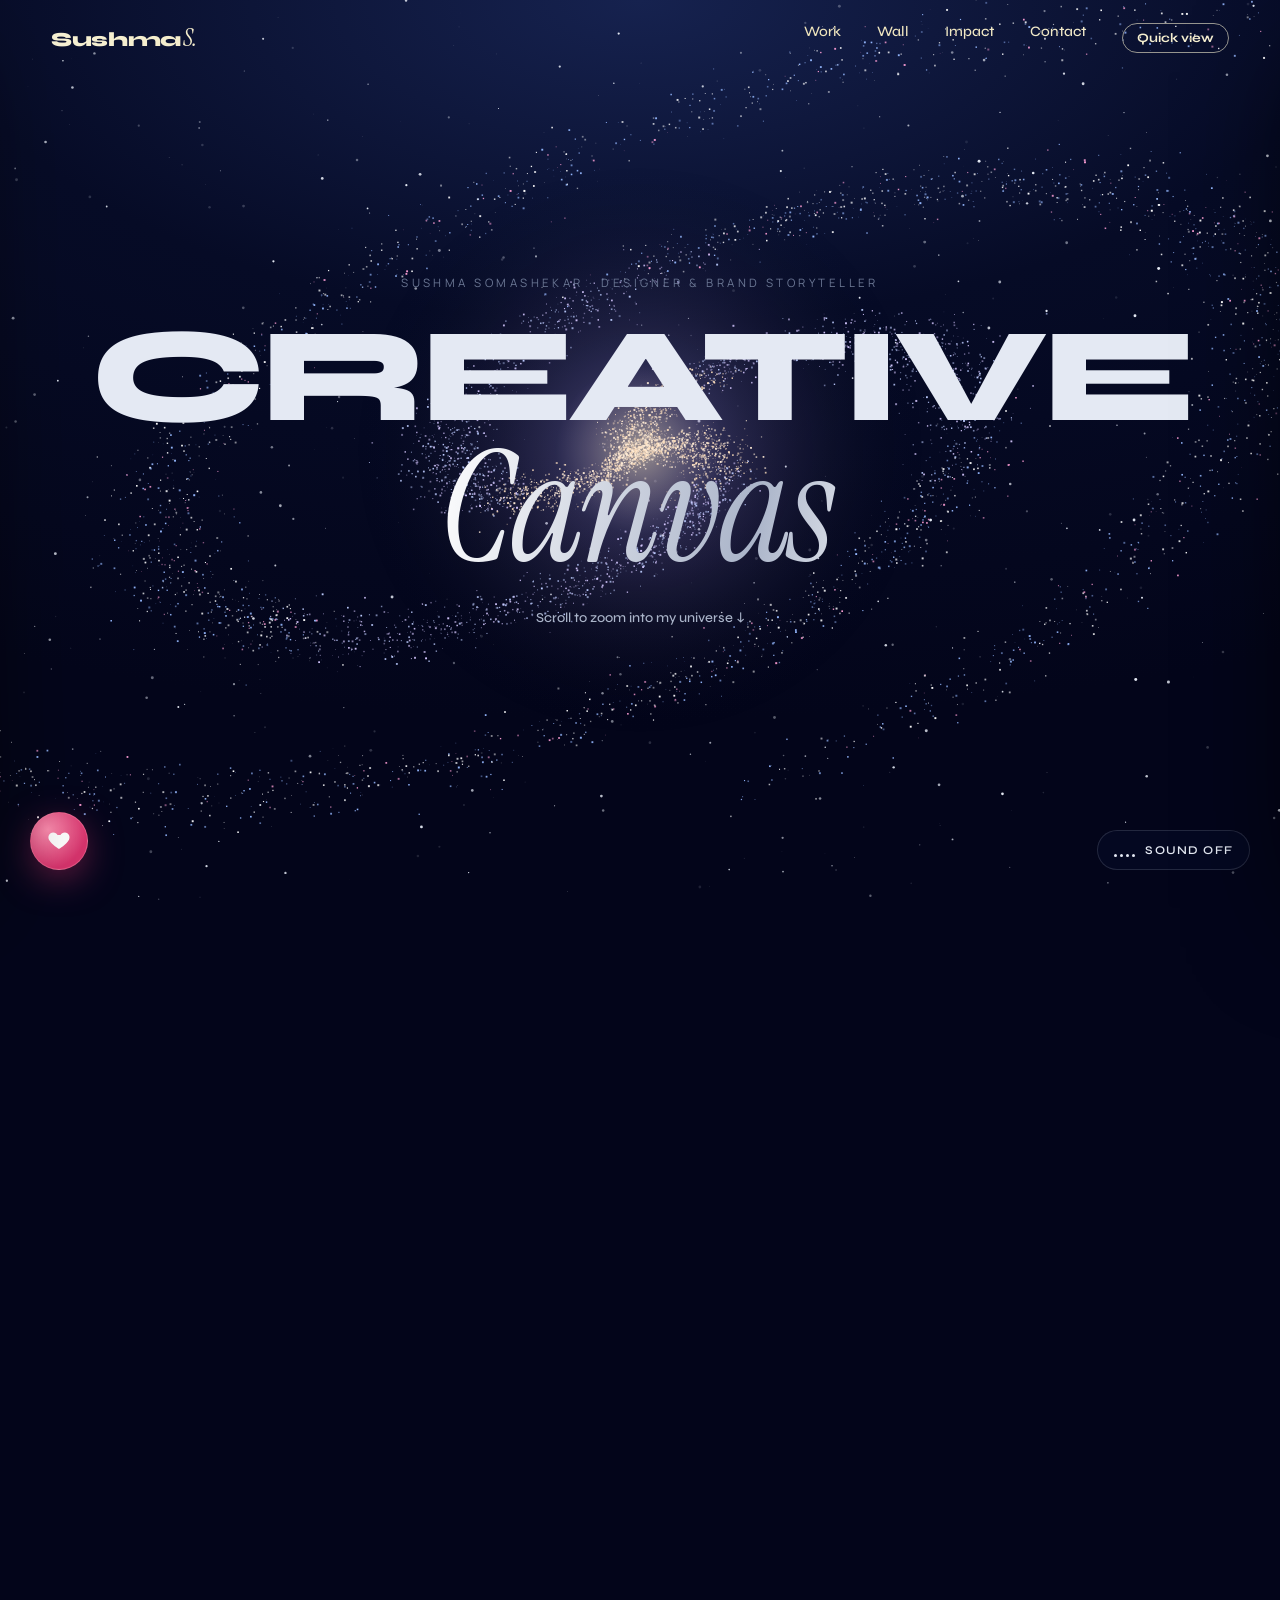
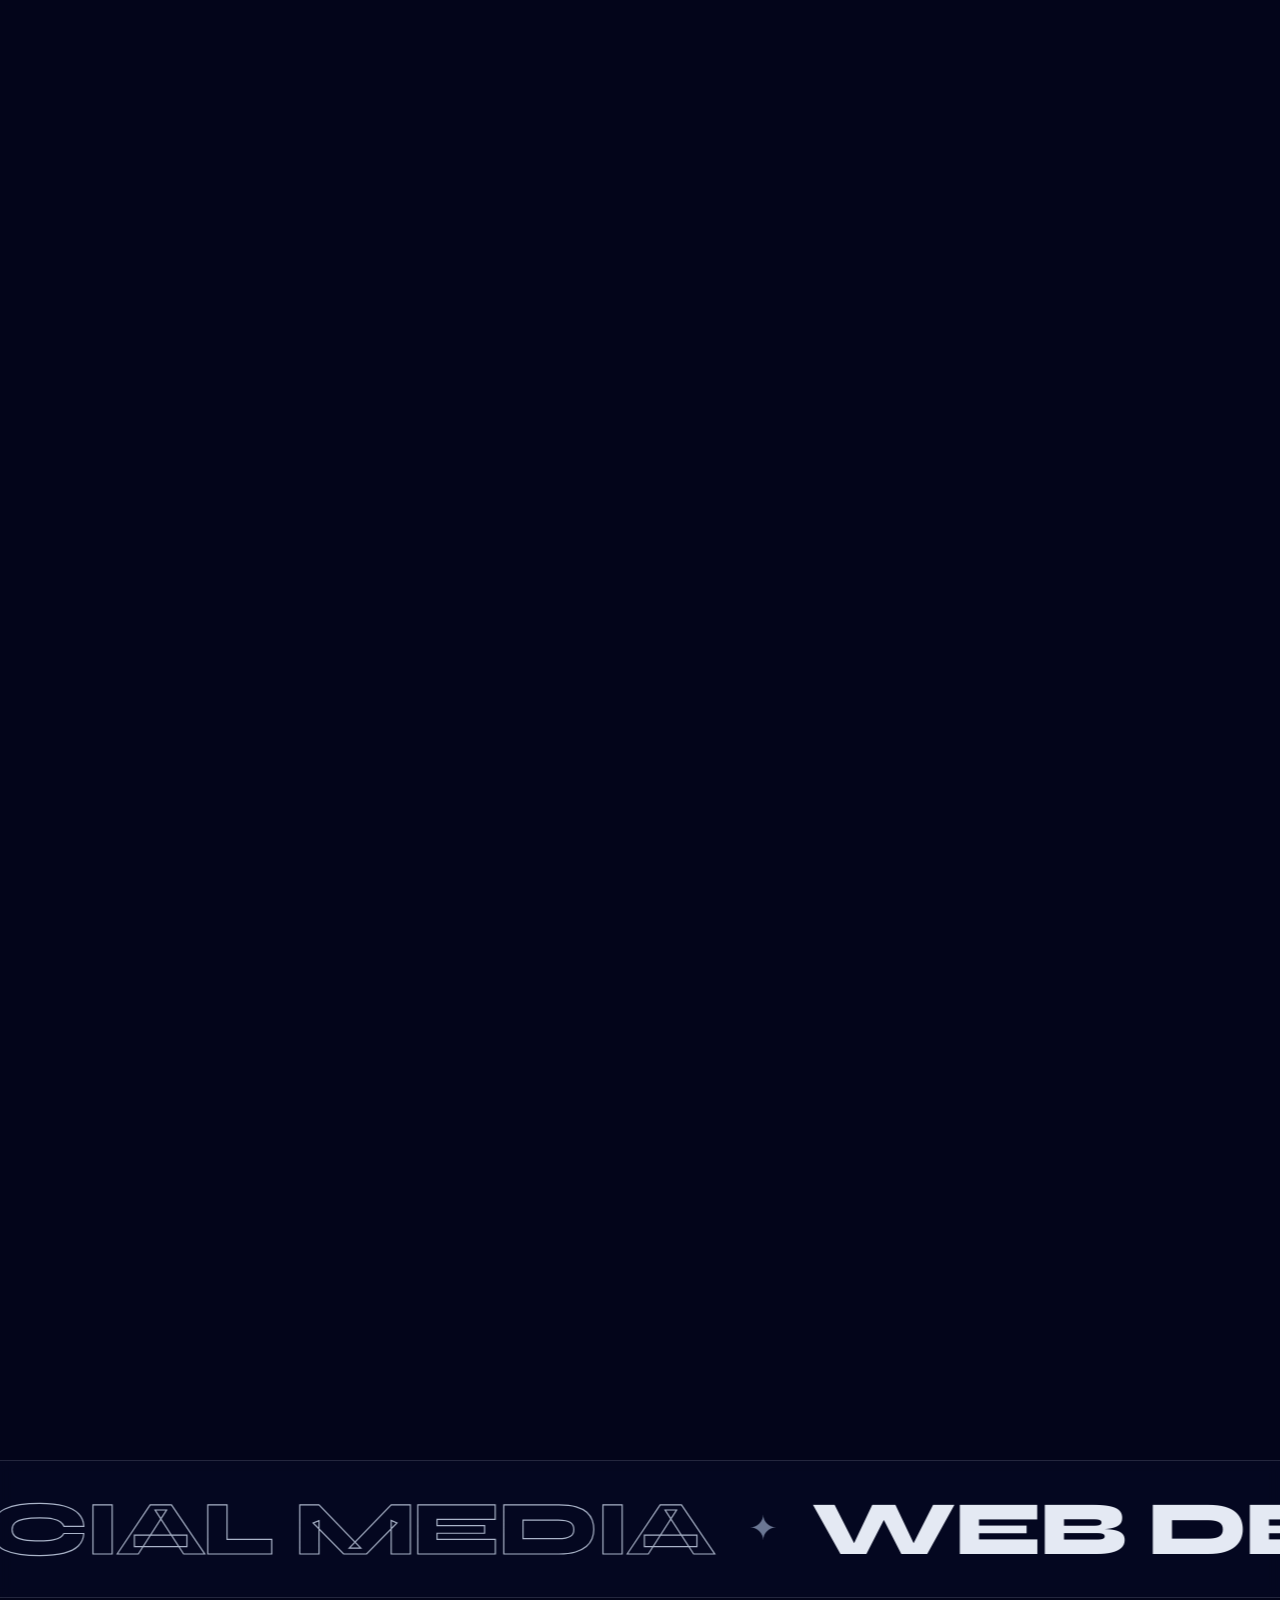
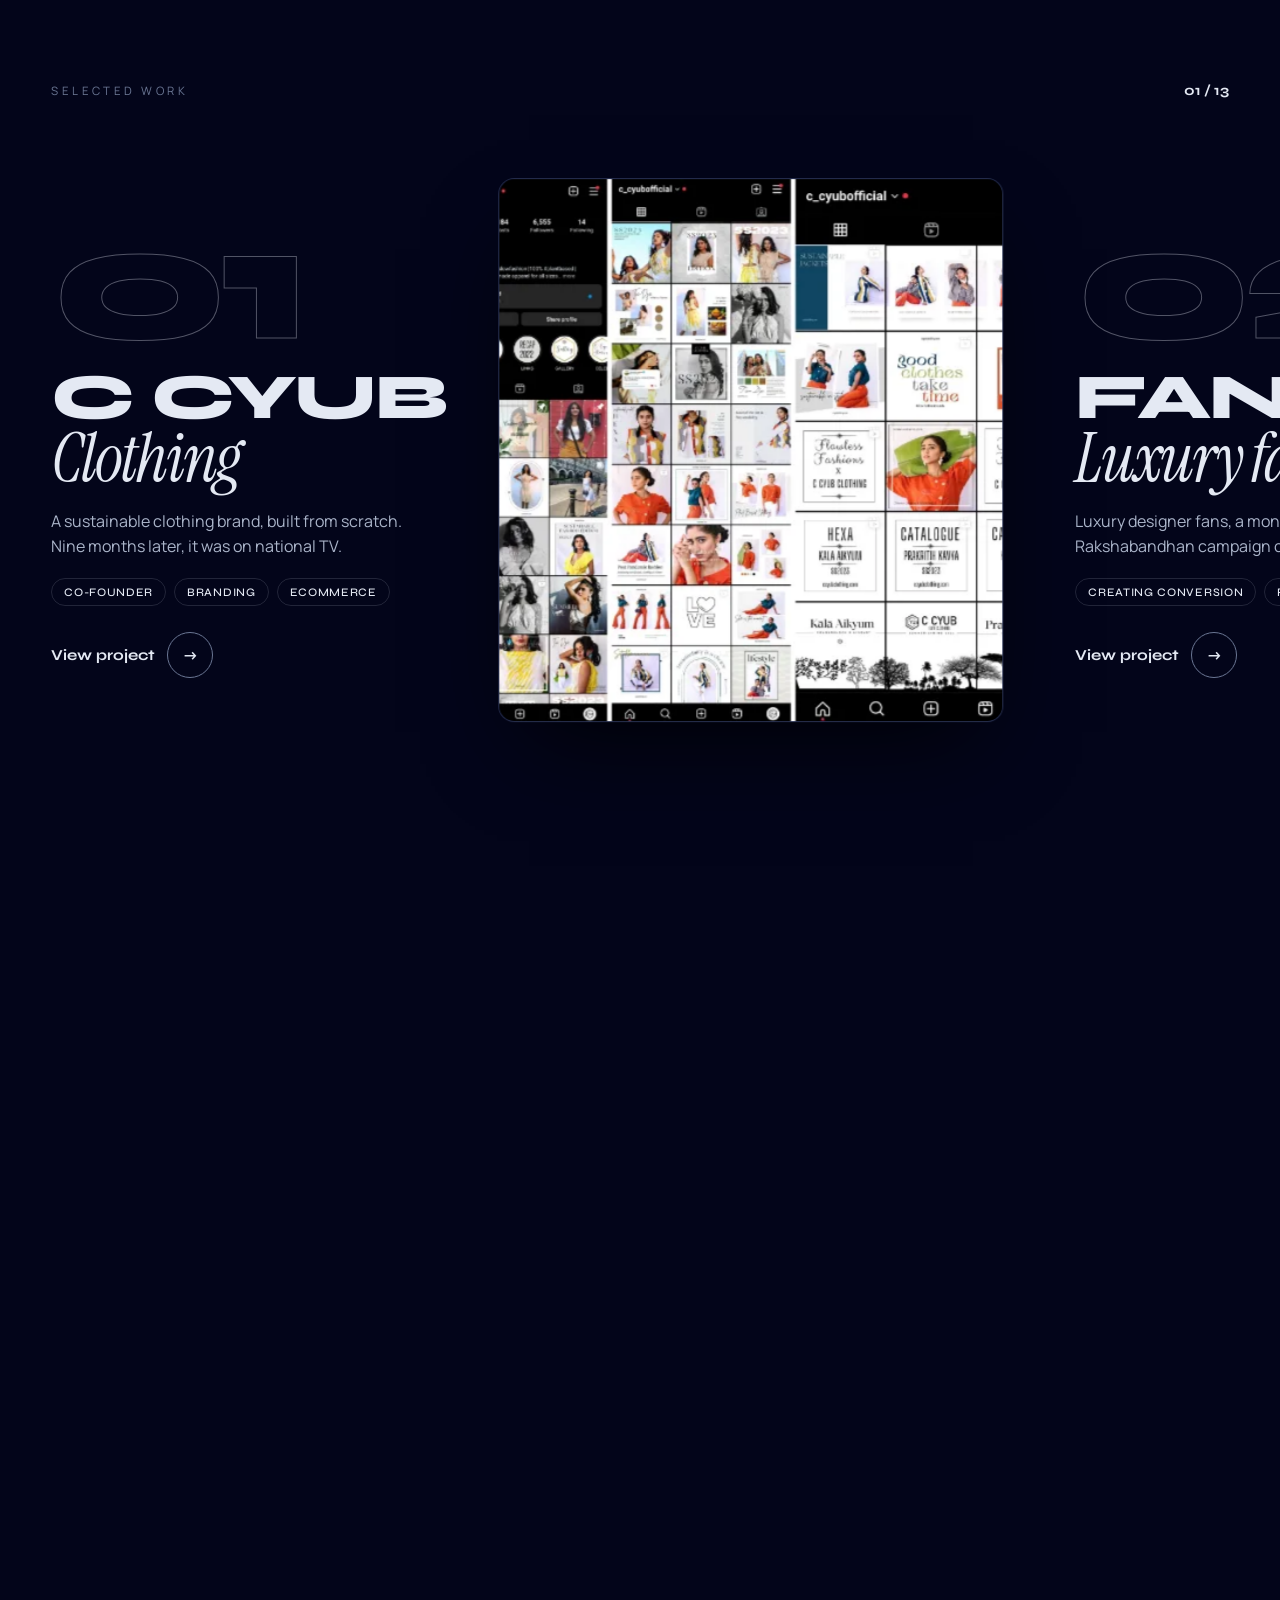
==== commit ff2de2b5: "Creative Canvas redesign: galaxy intro, planets, 13 projects, quick view Co-Authored-By: Claude Opus" ====
--- a/index.html
+++ b/index.html
@@ -3,263 +3,307 @@
 <head>
   <meta charset="utf-8">
   <meta name="viewport" content="width=device-width, initial-scale=1">
-  <title>Sushma Somashekar | Designer under the stars</title>
-  <meta name="description" content="Portfolio of Sushma Somashekar: designer, brand storyteller and digital marketer. A dreamer who loves colour, style and the question why.">
-  <meta property="og:title" content="Sushma Somashekar | Designer under the stars">
-  <meta property="og:description" content="Designer, brand storyteller and digital marketer. A dreamer who always asks why.">
-  <meta property="og:image" content="assets/img/portrait.webp">
+  <title>Sushma Somashekar | Creative Canvas</title>
+  <meta name="description" content="Creative Canvas: the design, branding and marketing work of Sushma Somashekar.">
+  <meta property="og:title" content="Sushma Somashekar | Creative Canvas">
+  <meta property="og:description" content="Design that feels like colour, chaos and calm. Branding, social media, web design and campaigns.">
+  <meta property="og:image" content="assets/img/whims-3.webp">
   <link rel="icon" href="data:image/svg+xml,<svg xmlns='http://www.w3.org/2000/svg' viewBox='0 0 32 32'><rect width='32' height='32' rx='8' fill='%230a1230'/><path d='M16 5l2.6 7.9H27l-6.8 4.9 2.6 8L16 21l-6.8 4.8 2.6-8L5 12.9h8.4z' fill='%23dfe5f0'/></svg>">
   <link rel="preconnect" href="https://fonts.googleapis.com">
   <link rel="preconnect" href="https://fonts.gstatic.com" crossorigin>
-  <link href="https://fonts.googleapis.com/css2?family=Cormorant+Garamond:ital,wght@0,500;0,600;1,400;1,500&family=Manrope:wght@400;500;600;700&display=swap" rel="stylesheet">
+  <link href="https://fonts.googleapis.com/css2?family=Syne:wght@500;700;800&family=Instrument+Serif:ital@0;1&family=Manrope:wght@400;500;600&display=swap" rel="stylesheet">
   <link rel="stylesheet" href="css/style.css">
 </head>
-<body>
+<body class="is-loading">
   <canvas id="sky" aria-hidden="true"></canvas>
-
-  <header class="nav" id="nav">
-    <a class="brand" href="#top" aria-label="Back to top">Sushma<span>✦</span></a>
-    <button class="nav-toggle" aria-expanded="false" aria-controls="menu" aria-label="Open menu"><span></span><span></span></button>
-    <nav id="menu">
-      <a href="#story">Story</a>
-      <a href="#traits">Traits</a>
-      <a href="#journey">Journey</a>
+  <div class="cursor" aria-hidden="true"><span class="cursor-label">View</span></div>
+
+  <!-- Intro -->
+  <div class="loader" aria-hidden="true">
+    <div class="loader-inner">
+      <span class="loader-star">✦</span>
+      <p>Creative <em>Canvas</em></p>
+    </div>
+  </div>
+
+  <header class="nav">
+    <a class="logo" href="#top" aria-label="Back to top">Sushma<em>S.</em></a>
+    <nav>
       <a href="#work">Work</a>
+      <a href="#wall">Wall</a>
       <a href="#impact">Impact</a>
-      <a href="#contact" class="nav-cta">Say hello</a>
+      <a href="#contact">Contact</a>
+      <button class="quick-btn" id="quick-btn" aria-controls="quick" aria-expanded="false">Quick view</button>
     </nav>
   </header>
 
   <main id="top">
-    <!-- HERO -->
-    <section class="hero">
-      <p class="eyebrow reveal">Designer · Brand storyteller · Digital marketer</p>
-      <h1 class="reveal">Sushma <em>Somashekar</em></h1>
-      <p class="hero-line reveal">A dreamer who designs under the stars.<br>An Aquarius who has always asked <em>why</em>.</p>
-      <div class="hero-actions reveal">
-        <a class="btn btn-silver" href="#work">See my constellations</a>
-        <a class="btn btn-ghost" href="#contact">Let's work together</a>
-      </div>
-      <a class="scroll-hint" href="#story" aria-label="Scroll to story"><span></span></a>
-    </section>
-
-    <!-- STORY -->
-    <section class="section story" id="story">
-      <div class="story-grid">
-        <figure class="portrait reveal">
-          <div class="halo"></div>
-          <img src="assets/img/portrait.webp" alt="Sushma Somashekar in a teal shirt" width="583" height="674" loading="lazy">
-        </figure>
-        <div class="story-text">
-          <p class="kicker reveal">Chapter one</p>
-          <h2 class="reveal">The girl who always asked <em>why</em></h2>
-          <p class="reveal">Since childhood, I have loved art, colour and texture. Not randomly. I loved them in a certain way, when they were arranged through the principles of design. They made me feel something.</p>
-          <ul class="feelings reveal" aria-label="How colours make me feel">
-            <li style="--c:#d64545"><span class="sw"></span>Red makes me feel <em>powerful</em></li>
-            <li style="--c:#8fc3ec"><span class="sw"></span>Sky makes me feel like <em>a bird</em></li>
-            <li style="--c:#e9edf5"><span class="sw"></span>The moon makes me feel <em>calm</em></li>
-            <li style="--c:#4fae7c"><span class="sw"></span>Green makes me feel <em>fresh</em></li>
-          </ul>
-          <p class="reveal">Soon I realised this was colour theory, the same language brands use to speak to people. I wanted to help brands. Love for colour alone wouldn't cut it, so I studied marketing to understand the business side. Then I dived into design: a course that was 60% design and 40% fashion. I loved both.</p>
-          <p class="reveal">Since then, I have built a clothing brand from scratch, worked with brands across four countries and learned a whole new field in Health IT. Every chapter started the same way. I asked <em>why</em>.</p>
-          <ul class="facts reveal">
-            <li><strong>5+</strong><span>years in design and marketing</span></li>
-            <li><strong>10+</strong><span>brands across fashion, food, weddings and health tech</span></li>
-            <li><strong>4</strong><span>countries: India, Canada, USA, Australia</span></li>
-          </ul>
-        </div>
-      </div>
-    </section>
-
-    <!-- TRAITS -->
-    <section class="section traits" id="traits">
-      <p class="kicker reveal">Chapter two</p>
-      <h2 class="reveal">Written in the <em>stars</em></h2>
-      <p class="lead reveal">Aquarius, the water bearer. Independent, inventive and a little ahead of time. Touch a star to read it.</p>
-      <div class="constellation reveal" id="constellation">
-        <svg viewBox="0 0 1000 520" preserveAspectRatio="xMidYMid meet" aria-hidden="true" id="constellation-lines"></svg>
-        <!-- stars injected by js -->
-      </div>
-      <div class="trait-card" id="trait-card" aria-live="polite">
-        <h3 id="trait-title">Always asks why</h3>
-        <p id="trait-text">Every brief starts with a question. The answer shapes the idea, the words and the look.</p>
-      </div>
-    </section>
-
-    <!-- JOURNEY -->
-    <section class="section journey" id="journey">
-      <p class="kicker reveal">Chapter three</p>
-      <h2 class="reveal">The <em>journey</em> so far</h2>
-      <ol class="timeline">
-        <li class="reveal">
-          <span class="when">Apr 2025 to now · Chesterfield, USA</span>
-          <h3>Darena Health</h3>
-          <p class="role">Branding & Marketing Associate</p>
-          <p>Health IT was a whole new field, so I learned it from scratch. I rebuilt the website, refreshed the brand and grew newsletter open rates from 22% to 34% in 3 months. The wins came a little late. When they did, I was the most satisfied I have ever been.</p>
-        </li>
-        <li class="reveal">
-          <span class="when">Mar 2025 to Apr 2025 · Bangalore</span>
-          <h3>Credtech</h3>
-          <p class="role">Sales & Marketing Manager</p>
-          <p>An edtech role that added an event management badge to my career. I designed big-screen editorials, cue cards, IDs, panel posters, invites, newsletters, the floor plan, the food menu and the decor mood board.</p>
-        </li>
-        <li class="reveal">
-          <span class="when">2025 · Self-published</span>
-          <h3>Amazon KDP</h3>
-          <p class="role">Author & Designer</p>
-          <p>When one chapter in Canada closed, I saw a blank page, not an empty road. I couldn't let a day pass without creating, so I turned the pause into books, journals and colouring books on Amazon KDP. Five days of reaching out later, the next door opened.</p>
-        </li>
-        <li class="reveal">
-          <span class="when">Nov 2023 to Mar 2025 · Toronto, Canada · Remote</span>
-          <h3>Nexa Avenue</h3>
-          <p class="role">Digital Marketing Manager</p>
-          <p>A Canadian business consultant and change management expert hired me full time to build her dream company. It was my first time working overseas, with someone from a very different culture. Patience and the right mindset made it easy. Through her, I went on to work with more Canadian business owners on social content, presentations, mood boards, websites, documents and books.</p>
-        </li>
-        <li class="reveal">
-          <span class="when">Feb 2023 to Oct 2023 · Bangalore</span>
-          <h3>Creating Conversion</h3>
-          <p class="role">Social Media Manager & Content Writer</p>
-          <p>My first official job, at an agency led by two creatives from big marketing companies. I handled Fanzart, a luxury designer fan brand, and built roadmaps, creatives and campaigns for WHIMS, Holiday Tribe and Tasteable. Along the way I learned Illustrator, Photoshop, Lightroom and Premiere Pro.</p>
-        </li>
-        <li class="reveal">
-          <span class="when">Dec 2022 to Mar 2023 · Bangalore · Weekends</span>
-          <h3>Aira Wedding Planners</h3>
-          <p class="role">Social Media Manager & Design Assistant</p>
-          <p>My weekend project. Social media, content, mood boards and wedding themes. 2K+ new organic followers in 3 months.</p>
-        </li>
-        <li class="reveal">
-          <span class="when">Jan 2022 to Jan 2023 · Bangalore</span>
-          <h3>C CYUB Clothing</h3>
-          <p class="role">Co-Founder</p>
-          <p>I helped a friend build a sustainable clothing brand from scratch, as the main person running it: sourcing, R&D, investment calls and our digital presence. Celebrities reached out and featured us. Within 9 months, our clothing was on Bigg Boss Kannada, South India's biggest reality show.</p>
-        </li>
-        <li class="reveal">
-          <span class="when">Jun 2021 to Mar 2022 · Bangalore · Remote</span>
-          <h3>Freelance</h3>
-          <p class="role">Video Editor</p>
-          <p>Edited wedding films and VR content in Adobe Premiere Pro.</p>
-        </li>
-        <li class="reveal origin">
-          <span class="when">2020 to 2021 · Bangalore</span>
-          <h3>JD Institute of Fashion Technology</h3>
-          <p class="role">Advanced Diploma in Fashion Design</p>
-          <p>60% design and 40% fashion. The year I turned a childhood love for colour into a craft.</p>
-        </li>
-        <li class="reveal origin">
-          <span class="when">2016 to 2019 · Distance education</span>
-          <h3>IMTS Institute</h3>
-          <p class="role">BBA in Marketing · Grade A+</p>
-          <p>Love for colour wouldn't be enough on its own. I studied marketing first, to understand the business side of a brand.</p>
-        </li>
+    <!-- COSMOS: milky way zooms into a planetary system -->
+    <section class="cosmos" id="cosmos">
+      <div class="cosmos-sticky">
+        <canvas id="galaxy" aria-hidden="true"></canvas>
+        <div class="cosmos-intro">
+          <p class="tag">Sushma Somashekar · Designer &amp; brand storyteller</p>
+          <h1 class="hero-title">
+            <span class="line"><span>Creative</span></span>
+            <span class="line"><span><em>Canvas</em></span></span>
+          </h1>
+          <p class="cosmos-hint">Scroll to zoom into my universe <span>↓</span></p>
+        </div>
+        <div class="system" id="system">
+          <svg class="orbits" id="orbits" aria-hidden="true"></svg>
+          <button class="sun" id="sun" aria-label="About me: open my journey"><span>S</span></button>
+          <div id="planets"></div>
+        </div>
+        <p class="system-caption" id="system-caption">Seven worlds, seven chapters. <b>Hover a planet</b>, click to explore.</p>
+        <div class="planet-card" id="planet-card" aria-live="polite" hidden>
+          <button class="pc-close" aria-label="Close">×</button>
+          <p class="tag" id="pc-years"></p>
+          <h3 id="pc-title"></h3>
+          <p id="pc-line"></p>
+          <div class="pc-brands" id="pc-brands"></div>
+        </div>
+      </div>
+    </section>
+
+    <!-- MARQUEE -->
+    <div class="marquee" aria-hidden="true">
+      <div class="marquee-track" data-marquee>
+        <span>Branding</span><i>✦</i><span class="o">Social media</span><i>✦</i><span>Web design</span><i>✦</i><span class="o">Campaigns</span><i>✦</i><span>Mood boards</span><i>✦</i><span class="o">Copywriting</span><i>✦</i>
+        <span>Branding</span><i>✦</i><span class="o">Social media</span><i>✦</i><span>Web design</span><i>✦</i><span class="o">Campaigns</span><i>✦</i><span>Mood boards</span><i>✦</i><span class="o">Copywriting</span><i>✦</i>
+      </div>
+    </div>
+
+    <!-- WORK: pinned horizontal -->
+    <section class="work" id="work">
+      <div class="work-sticky">
+        <div class="work-head">
+          <p class="tag" id="work-tag">Selected work</p>
+          <p class="work-progress"><span id="work-count">01</span> / <span id="work-total">13</span></p>
+        </div>
+        <div class="work-track" id="work-track"><!-- panels by js --></div>
+      </div>
+    </section>
+
+    <!-- WALL -->
+    <section class="wall" id="wall">
+      <div class="wall-head">
+        <p class="tag">The wall</p>
+        <h2>Every pixel<br>has a <em>feeling.</em></h2>
+      </div>
+      <div class="wall-cols" id="wall-cols"><!-- tiles by js --></div>
+    </section>
+
+    <!-- IMPACT -->
+    <section class="impact" id="impact">
+      <div class="impact-head">
+        <p class="tag">Darena Health · April to October 2026</p>
+        <h2>Dreams, <em>measured.</em></h2>
+        <p class="impact-sub">Seven months of digital growth for a health tech brand. A full website revamp, 62 email campaigns and a lot of curiosity.</p>
+      </div>
+
+      <div class="bento">
+        <article class="b b-visitors">
+          <span class="k">Website visitors</span>
+          <span class="big" data-count="16" data-suffix="K">0</span>
+          <p>April to October, across all pages</p>
+          <svg class="spark" viewBox="0 0 300 80" preserveAspectRatio="none" aria-hidden="true">
+            <path d="M0 70 L30 66 L60 62 L80 64 L100 58 L115 20 L125 55 L150 52 L175 50 L190 14 L200 18 L210 48 L240 46 L270 44 L300 40" />
+          </svg>
+        </article>
+
+        <article class="b b-day">
+          <span class="k">Visitors in one day</span>
+          <span class="big" data-count="535">0</span>
+          <p>Resources page launch, with a same-day newsletter. About <strong>5×</strong> a typical day of ~110.</p>
+        </article>
+
+        <article class="b b-speed">
+          <span class="k">Page speed scores, before → after</span>
+          <div class="rings">
+            <figure class="ring" data-from="59" data-to="91"><svg viewBox="0 0 120 120"><circle cx="60" cy="60" r="52"/><circle class="fg" cx="60" cy="60" r="52"/></svg><b>59</b><figcaption>Homepage</figcaption></figure>
+            <figure class="ring" data-from="57" data-to="94"><svg viewBox="0 0 120 120"><circle cx="60" cy="60" r="52"/><circle class="fg" cx="60" cy="60" r="52"/></svg><b>57</b><figcaption>MyMipsScore</figcaption></figure>
+            <figure class="ring" data-from="65" data-to="87"><svg viewBox="0 0 120 120"><circle cx="60" cy="60" r="52"/><circle class="fg" cx="60" cy="60" r="52"/></svg><b>65</b><figcaption>MIPS Guide</figcaption></figure>
+          </div>
+          <p>MyMipsScore loads <strong>3× faster</strong>: 4.6s → 1.4s. Accessibility, best practices and SEO now score <strong>100</strong>.</p>
+        </article>
+
+        <article class="b b-read">
+          <span class="k">Readers stay longer</span>
+          <div class="bars">
+            <div class="bar"><span class="lbl">APMA page</span><span class="track"><i style="--w:100%"></i></span><span class="val">5×</span><small>13s → 1m 07s</small></div>
+            <div class="bar"><span class="lbl">10-Step MIPS Guide</span><span class="track"><i style="--w:44%"></i></span><span class="val">2.2×</span><small>1m 54s → 4m 06s</small></div>
+            <div class="bar"><span class="lbl">Whole website</span><span class="track"><i style="--w:28%"></i></span><span class="val">+37%</span><small>15s → 21s</small></div>
+          </div>
+        </article>
+
+        <article class="b b-email">
+          <span class="k">Emails sent</span>
+          <span class="big" data-count="46083">0</span>
+          <p>62 campaigns, June to October. Each blog became two newsletters, one for EHRs and one for providers.</p>
+          <div class="cols" aria-label="Campaigns per month">
+            <span style="--h:65%"><i>11</i>Jun</span><span style="--h:88%"><i>15</i>Jul</span><span style="--h:47%"><i>8</i>Aug</span><span style="--h:65%"><i>11</i>Sep</span><span style="--h:100%" class="hi"><i>17</i>Oct</span>
+          </div>
+        </article>
+
+        <article class="b b-open">
+          <span class="k">Newsletter open rate</span>
+          <span class="big"><span data-count="22">0</span>→<span data-count="34" data-suffix="%">0</span></span>
+          <p>In 3 months</p>
+        </article>
+
+        <article class="b b-click">
+          <span class="k">Best email click rate</span>
+          <span class="big" data-count="3.1" data-dec="1" data-suffix="%">0</span>
+          <p>MIPS 2027 Proposed Rule. <strong>1.8×</strong> the next best, with 43.4% opened. The ePA email hit a <strong>50.4%</strong> open rate.</p>
+        </article>
+
+        <article class="b b-leads">
+          <span class="k">Inquiries from website forms</span>
+          <span class="big" data-count="64">0</span>
+          <svg class="lchart" viewBox="0 0 300 100" preserveAspectRatio="none" aria-hidden="true">
+            <path d="M0 75 L50 65 L100 51 L150 47 L200 32 L250 17 L300 6"/>
+          </svg>
+          <p>They arrived within days of most launches.</p>
+        </article>
+
+        <article class="b b-traffic">
+          <div><span class="mid" data-count="11.3" data-dec="1" data-suffix="K">0</span><p>homepage views</p></div>
+          <div><span class="mid" data-count="2347">0</span><p>visits from Google and Bing</p></div>
+          <div><span class="mid" data-count="1351">0</span><p>visits from emails</p></div>
+          <div><span class="mid" data-count="1.1" data-dec="1" data-suffix="K">0</span><p>contact page views</p></div>
+          <div><span class="mid" data-count="119" data-prefix="+" data-suffix="%">0</span><p>more emails in October than September</p></div>
+          <div><span class="mid" data-count="7">0</span><p>website releases, April to September</p></div>
+        </article>
+      </div>
+      <p class="source">Sources: GA4, Mailchimp, Google PageSpeed Insights, website form records.</p>
+    </section>
+
+    <!-- LOGOS -->
+    <section class="logos" aria-label="Brands I've worked with">
+      <p class="tag center">Brands I've shaped</p>
+      <div class="logos-track" data-marquee="slow" id="logos-track"></div>
+    </section>
+
+    <!-- WORDS -->
+    <section class="words" id="words">
+      <p class="tag center">Words from the sky</p>
+      <div class="words-track" data-marquee="slow">
+        <!-- quotes by js -->
+      </div>
+    </section>
+
+    <!-- CONTACT -->
+    <section class="contact" id="contact">
+      <p class="tag center">Have a dream brief?</p>
+      <h2 class="contact-title">Let's make<br>something that<br><em>hits the heart.</em></h2>
+      <div class="contact-actions">
+        <a class="magnet btn-big" href="mailto:sushma.somashekar082@gmail.com"><span>Write to me ✦</span></a>
+        <a class="btn-line" href="https://www.linkedin.com/in/sushma-somashekar-digital-marketing/" target="_blank" rel="noopener">LinkedIn ↗</a>
+      </div>
+      <p class="contact-mail">sushma.somashekar082@gmail.com</p>
+    </section>
+  </main>
+
+  <footer class="foot">
+    <span>© <span id="year"></span> Sushma Somashekar</span>
+    <span>Made under a midnight sky</span>
+  </footer>
+
+  <!-- FLOATING CONTROLS -->
+  <button class="heart" id="heart" aria-controls="journey" aria-expanded="false">
+    <svg viewBox="0 0 24 24" aria-hidden="true"><path d="M12 21s-7.5-4.6-10-9.3C.4 8.6 2.3 4.5 6.1 4.5c2.2 0 3.6 1.2 4.4 2.5h3c.8-1.3 2.2-2.5 4.4-2.5 3.8 0 5.7 4.1 4.1 7.2C19.5 16.4 12 21 12 21z" transform="translate(0 -1)"/></svg>
+    <span class="heart-label">Know my journey</span>
+  </button>
+
+  <button class="sound" id="sound" aria-pressed="false" aria-label="Play background music">
+    <span class="eq"><i></i><i></i><i></i><i></i></span>
+    <span class="sound-label">Sound off</span>
+  </button>
+
+  <!-- QUICK VIEW -->
+  <aside class="quick" id="quick" aria-hidden="true" aria-label="Quick view resume">
+    <button class="journey-close quick-close" aria-label="Close">×</button>
+    <div class="journey-scroll">
+      <p class="tag">Quick view</p>
+      <h3 class="q-name">Sushma <em>Somashekar</em></h3>
+      <p class="q-sub">Designer, brand storyteller and digital marketer. 5+ years, 10+ brands, 4 countries.</p>
+      <div class="q-links"><a class="btn-line" href="mailto:sushma.somashekar082@gmail.com">Email</a><a class="btn-line" href="https://www.linkedin.com/in/sushma-somashekar-digital-marketing/" target="_blank" rel="noopener">LinkedIn ↗</a></div>
+      <h4 class="q-h">Experience</h4>
+      <ol class="q-list" id="q-exp"></ol>
+      <h4 class="q-h">Education</h4>
+      <ol class="q-list">
+        <li><div><b>Advanced Diploma in Fashion Design</b><span>JD Institute of Fashion Technology, Bangalore</span></div><time>2020 to 2021</time></li>
+        <li><div><b>BBA in Marketing · Grade A+</b><span>IMTS Institute (distance education)</span></div><time>2016 to 2019</time></li>
       </ol>
-    </section>
-
-    <!-- WORK -->
-    <section class="section work" id="work">
-      <p class="kicker reveal">Chapter four</p>
-      <h2 class="reveal">My <em>constellations</em></h2>
-      <p class="lead reveal">Seven brands, each its own little sky. Open one to see the story.</p>
-      <div class="filters reveal" role="group" aria-label="Filter work">
-        <button class="chip active" data-filter="all">All</button>
-        <button class="chip" data-filter="branding">Branding</button>
-        <button class="chip" data-filter="social">Social media</button>
-        <button class="chip" data-filter="web">Web design</button>
-      </div>
-      <div class="work-grid" id="work-grid"><!-- cards injected by js --></div>
-    </section>
-
-    <!-- IMPACT -->
-    <section class="section impact" id="impact">
-      <p class="kicker reveal">Chapter five</p>
-      <h2 class="reveal">Dreams, <em>measured</em></h2>
-      <p class="lead reveal">Seven months of digital growth at Darena Health, April to October 2026.</p>
-      <div class="stats">
-        <div class="stat reveal"><span class="num" data-to="16" data-suffix="K">0</span><span class="label">website visitors</span></div>
-        <div class="stat reveal"><span class="num" data-from="59" data-to="91">59</span><span class="label">homepage speed score, up from 59</span></div>
-        <div class="stat reveal"><span class="num" data-to="46083">0</span><span class="label">emails sent across 62 campaigns</span></div>
-        <div class="stat reveal"><span class="num" data-to="64">0</span><span class="label">inquiries from website forms</span></div>
-        <div class="stat reveal"><span class="num" data-to="5" data-suffix="×">0</span><span class="label">longer reading time on the APMA page</span></div>
-        <div class="stat reveal"><span class="num" data-to="34" data-suffix="%">0</span><span class="label">newsletter open rate, up from 22%</span></div>
-      </div>
-      <p class="source reveal">Sources: GA4, Mailchimp, Google PageSpeed Insights, website form records.</p>
-    </section>
-
-    <!-- SKILLS -->
-    <section class="section skills" id="skills">
-      <p class="kicker reveal">Chapter six</p>
-      <h2 class="reveal">What I <em>bring</em></h2>
-      <div class="skill-grid">
-        <article class="skill reveal"><span class="glyph">✦</span><h3>Branding</h3><p>Brand stories, slogans, colour palettes and tone of voice.</p></article>
-        <article class="skill reveal"><span class="glyph">✧</span><h3>Copywriting</h3><p>Website content, newsletters, product descriptions and presentations.</p></article>
-        <article class="skill reveal"><span class="glyph">✦</span><h3>Web design</h3><p>WordPress and Squarespace sites, custom code, SEO and audits.</p></article>
-        <article class="skill reveal"><span class="glyph">✧</span><h3>Social media</h3><p>Content calendars, reels, creative campaigns and community.</p></article>
-        <article class="skill reveal"><span class="glyph">✦</span><h3>Graphic design</h3><p>Posters, invitations, logos, mockups and business cards.</p></article>
-        <article class="skill reveal"><span class="glyph">✧</span><h3>Performance marketing</h3><p>Research, analytics, ad copy and Meta and Google campaigns.</p></article>
-      </div>
-      <ul class="tools reveal" aria-label="Tools">
-        <li>Photoshop</li><li>Illustrator</li><li>Premiere Pro</li><li>Lightroom</li><li>Figma</li><li>Canva</li><li>WordPress</li><li>Squarespace</li><li>HTML & CSS</li><li>JavaScript</li><li>Google Analytics</li><li>Google Ads</li><li>Meta Ads</li><li>Mailchimp</li><li>SEMrush</li><li>ChatGPT</li>
-      </ul>
-    </section>
-
-    <!-- TESTIMONIALS -->
-    <section class="section voices" id="voices">
-      <p class="kicker reveal">Chapter seven</p>
-      <h2 class="reveal">Words from the <em>sky</em></h2>
-      <div class="quotes" id="quotes">
-        <blockquote class="quote active">
-          <p>“Sushma played a key role in building our brand Nexa Avenue from the ground up. She created a strong brand identity, helping us establish a solid online presence.”</p>
-          <footer>Sabine MacDonald <span>CEO & Founder, Nexa Avenue · Toronto</span></footer>
-        </blockquote>
-        <blockquote class="quote">
-          <p>“The logo she created truly feels like <em>me</em> in every sense of the word. Sushma knows her clients and customizes her work based on their need, the sign of a true professional!”</p>
-          <footer>Gayle Charach <span>Life Coach · Winnipeg</span></footer>
-        </blockquote>
-        <blockquote class="quote">
-          <p>“She has an incredible ability to sense the essence of the music and translate it into compelling visuals that truly enhance the experience.”</p>
-          <footer>Peter MacDonald <span>Music Producer · Toronto</span></footer>
-        </blockquote>
-        <blockquote class="quote">
-          <p>“Sushma is an absolute expert when it comes to branding and design! She has the ability to translate abstract ideas into visually compelling designs.”</p>
-          <footer>Hadi Diallo <span>Business Coach · Toronto</span></footer>
-        </blockquote>
-      </div>
-      <div class="quote-dots" role="tablist" aria-label="Choose a testimonial"></div>
-    </section>
-
-    <!-- CONTACT -->
-    <section class="section contact" id="contact">
-      <img class="contact-illustration reveal" src="assets/img/illustration.webp" alt="" width="700" height="622" loading="lazy">
-      <p class="kicker reveal">The last chapter is yours</p>
-      <h2 class="reveal">Let's make something that <em>hits the heart</em></h2>
-      <p class="lead reveal">Hiring, collaborating or just curious? Send a message. I'll reply with ideas, and probably a question or two.</p>
-      <div class="contact-actions reveal">
-        <a class="btn btn-silver" href="mailto:sushma.somashekar082@gmail.com">sushma.somashekar082@gmail.com</a>
-        <a class="btn btn-ghost" href="https://www.linkedin.com/in/sushma-somashekar-digital-marketing/" target="_blank" rel="noopener">Connect on LinkedIn ↗</a>
-      </div>
-    </section>
-  </main>
-
-  <footer class="site-footer">
-    <p>Made under a midnight sky by Sushma Somashekar · <span id="year"></span></p>
-  </footer>
-
-  <!-- WORK MODAL -->
-  <dialog id="modal" aria-labelledby="modal-title">
-    <button class="modal-close" aria-label="Close">×</button>
-    <div class="modal-body">
-      <div class="modal-gallery" id="modal-gallery"></div>
-      <div class="modal-text">
-        <p class="kicker" id="modal-kicker"></p>
-        <h3 id="modal-title"></h3>
-        <p id="modal-about"></p>
-        <h4>What I did</h4>
-        <p id="modal-role"></p>
-        <h4>The shine</h4>
-        <p id="modal-win"></p>
-        <p class="modal-link" id="modal-link"></p>
-      </div>
-    </div>
-  </dialog>
+      <h4 class="q-h">Skills</h4>
+      <p class="q-tags"><span>Branding</span><span>Copywriting</span><span>Web design</span><span>SEO</span><span>Social media</span><span>Graphic design</span><span>Event design</span><span>Email marketing</span><span>Performance marketing</span></p>
+      <h4 class="q-h">Tools</h4>
+      <p class="q-tags"><span>Photoshop</span><span>Illustrator</span><span>Lightroom</span><span>Premiere Pro</span><span>Figma</span><span>Canva</span><span>WordPress</span><span>Squarespace</span><span>HTML &amp; CSS</span><span>Google Analytics</span><span>Google Ads</span><span>Meta Ads</span><span>Mailchimp</span><span>SEMrush</span></p>
+    </div>
+  </aside>
+
+  <!-- JOURNEY PANEL -->
+  <aside class="journey" id="journey" aria-hidden="true" aria-label="My journey">
+    <button class="journey-close" aria-label="Close">×</button>
+    <div class="journey-scroll">
+      <header class="j-hero">
+        <img src="assets/img/portrait.webp" alt="Sushma Somashekar" width="583" height="674">
+        <div>
+          <p class="tag">Hi, I'm</p>
+          <h3>Sushma <em>Somashekar</em></h3>
+          <p>Designer. Brand storyteller. An Aquarius who has always asked <em>why</em>.</p>
+        </div>
+      </header>
+
+      <section class="j-feel">
+        <p>As a kid, colour didn't just look nice. It made me <em>feel</em> things.</p>
+        <ul>
+          <li style="--c:#d64545"><span></span>Red · <em>powerful</em></li>
+          <li style="--c:#8fc3ec"><span></span>Sky · <em>like a bird</em></li>
+          <li style="--c:#e9edf5"><span></span>Moon · <em>calm</em></li>
+          <li style="--c:#4fae7c"><span></span>Green · <em>fresh</em></li>
+        </ul>
+        <p>Later I learned it had a name: colour theory. The same language brands use to speak to people. That's when I knew what I wanted to do.</p>
+      </section>
+
+      <ol class="j-steps">
+        <li><span class="yr">2016</span><div><h4>Business first</h4><p>Love for colour alone wouldn't cut it. I did a BBA in Marketing at IMTS Institute to understand the business side of brands. Graduated with an A+.</p></div></li>
+        <li><span class="yr">2020</span><div><h4>Then, design</h4><p>An Advanced Diploma at JD Institute of Fashion Technology. 60% design, 40% fashion. I loved both.</p></div></li>
+        <li><span class="yr">2022</span><div><h4>A brand from scratch</h4><p>I co-founded C CYUB, a sustainable clothing brand. Sourcing, R&amp;D, investor calls, socials. In 9 months, celebrities featured us and our clothes were on Bigg Boss Kannada.</p></div></li>
+        <li><span class="yr">2023</span><div><h4>Agency life</h4><p>My first official job, at Creating Conversion. Fanzart, WHIMS, Holiday Tribe, Tasteable, and Aira on weekends. I picked up Illustrator, Photoshop, Lightroom and Premiere Pro on the way.</p></div></li>
+        <li><span class="yr">2023</span><div><h4>Across the ocean</h4><p>A Canadian change management expert hired me to build her dream company, Nexa Avenue. A new culture, fully remote. Patience made it magic, and her network became my clients.</p></div></li>
+        <li><span class="yr">2025</span><div><h4>A blank page</h4><p>When that chapter closed, I didn't see an empty road. I saw a blank page. I filled it with books, journals and colouring books on Amazon KDP.</p></div></li>
+        <li><span class="yr">2025</span><div><h4>Five days later</h4><p>Credtech called. Two months of events: big-screen editorials, panel posters, floor plans, food menus and decor mood boards.</p></div></li>
+        <li><span class="yr">Now</span><div><h4>Health IT</h4><p>Branding &amp; Marketing Associate at Darena Health. A whole new field. The wins came a little late. When they came, they felt like stars.</p></div></li>
+      </ol>
+
+      <footer class="j-end">
+        <p>Still curious. Still asking <em>why</em>.</p>
+        <a class="btn-line" href="#contact" data-close>Let's talk ✦</a>
+      </footer>
+    </div>
+  </aside>
+  <div class="scrim" id="scrim"></div>
+
+  <!-- PROJECT OVERLAY -->
+  <div class="case" id="case" role="dialog" aria-modal="true" aria-labelledby="case-title" aria-hidden="true">
+    <button class="case-close" aria-label="Close project">×</button>
+    <div class="case-scroll">
+      <header class="case-head">
+        <p class="tag" id="case-kicker"></p>
+        <h2 id="case-title"></h2>
+        <div class="case-meta">
+          <div><h4>The brand</h4><p id="case-about"></p></div>
+          <div><h4>What I did</h4><p id="case-role"></p></div>
+          <div><h4>The shine</h4><p id="case-win"></p></div>
+        </div>
+      </header>
+      <div class="case-reels" id="case-reels"></div>
+      <div class="case-media" id="case-media"></div>
+      <p class="case-link" id="case-link"></p>
+    </div>
+  </div>
 
   <script src="js/main.js"></script>
 </body>
--- a/css/style.css
+++ b/css/style.css
@@ -1,248 +1,436 @@
-/* ===== Midnight sky tokens ===== */
+/* ===== Tokens ===== */
 :root {
-  --night-0: #04071a;
-  --night-1: #070c24;
-  --night-2: #0c1533;
-  --night-3: #142049;
-  --silver: #dfe5f0;
-  --silver-2: #aeb8cc;
-  --silver-3: #6f7b96;
-  --line: rgba(223, 229, 240, 0.14);
-  --glass: rgba(20, 32, 73, 0.45);
-  --serif: "Cormorant Garamond", Georgia, serif;
-  --sans: "Manrope", system-ui, -apple-system, Segoe UI, sans-serif;
-  --max: 1120px;
-  --radius: 18px;
-}
-
+  --night-0: #03051a;
+  --night-1: #060b26;
+  --night-2: #0b1438;
+  --night-3: #16224f;
+  --silver: #e4e9f3;
+  --silver-2: #aab4c9;
+  --silver-3: #6b7794;
+  --line: rgba(228, 233, 243, .14);
+  --display: "Syne", system-ui, sans-serif;
+  --serif: "Instrument Serif", Georgia, serif;
+  --sans: "Manrope", system-ui, -apple-system, sans-serif;
+  --ease: cubic-bezier(.16, 1, .3, 1);
+  --gutter: clamp(16px, 4vw, 56px);
+}
 * { box-sizing: border-box; margin: 0; padding: 0; }
-html { scroll-behavior: smooth; scroll-padding-top: 80px; }
+html { scroll-behavior: smooth; }
 body {
-  background: radial-gradient(ellipse at 50% -10%, var(--night-3) 0%, var(--night-1) 45%, var(--night-0) 100%) fixed;
+  background: radial-gradient(ellipse 120% 80% at 50% 0%, var(--night-3) 0%, var(--night-1) 45%, var(--night-0) 100%) fixed;
   background-color: var(--night-0);
   color: var(--silver-2);
   font-family: var(--sans);
-  font-size: 17px;
-  line-height: 1.7;
+  font-size: 16px;
+  line-height: 1.6;
   overflow-x: hidden;
   -webkit-font-smoothing: antialiased;
 }
-img { max-width: 100%; display: block; }
-a { color: inherit; }
+body.is-loading { overflow: hidden; }
+body.lock { overflow: hidden; }
+img, video { display: block; max-width: 100%; }
+a { color: inherit; text-decoration: none; }
+button { font: inherit; color: inherit; }
 ::selection { background: var(--silver); color: var(--night-1); }
+em { font-family: var(--serif); font-style: italic; font-weight: 400; }
 
 #sky { position: fixed; inset: 0; width: 100%; height: 100%; z-index: 0; pointer-events: none; }
-main, .nav, .site-footer { position: relative; z-index: 1; }
-
-h1, h2, h3 { color: var(--silver); font-family: var(--serif); font-weight: 500; line-height: 1.1; }
-h1 em, h2 em, .hero-line em {
-  font-style: italic;
-  background: linear-gradient(100deg, #fff 0%, var(--silver-2) 40%, #fff 60%, var(--silver-2) 100%);
-  background-size: 200% auto;
-  -webkit-background-clip: text; background-clip: text; color: transparent;
-  animation: shimmer 6s linear infinite;
-}
+main, .nav, .foot { position: relative; z-index: 1; }
+.tag { font-size: .72rem; letter-spacing: .3em; text-transform: uppercase; color: var(--silver-3); }
+.tag.center { text-align: center; }
+
+/* ===== Cursor ===== */
+.cursor { position: fixed; left: 0; top: 0; width: 14px; height: 14px; margin: -7px 0 0 -7px; border-radius: 50%; border: 1px solid var(--silver); z-index: 200; pointer-events: none; display: grid; place-items: center; transition: width .35s var(--ease), height .35s var(--ease), margin .35s var(--ease), background .35s; mix-blend-mode: difference; }
+.cursor-label { font: 700 .7rem var(--display); letter-spacing: .1em; text-transform: uppercase; color: var(--night-1); opacity: 0; transition: opacity .2s; }
+.cursor.big { width: 92px; height: 92px; margin: -46px 0 0 -46px; background: var(--silver); mix-blend-mode: normal; }
+.cursor.big .cursor-label { opacity: 1; }
+@media (hover: none), (pointer: coarse) { .cursor { display: none; } }
+
+/* ===== Loader ===== */
+.loader { position: fixed; inset: 0; z-index: 300; background: var(--night-0); display: grid; place-items: center; transition: clip-path 1.1s var(--ease); clip-path: inset(0 0 0 0); }
+.loader.done { clip-path: inset(0 0 100% 0); }
+.loader-inner { text-align: center; color: var(--silver); }
+.loader-star { font-size: 2rem; display: inline-block; animation: spin 1.6s var(--ease) infinite; }
+.loader p { font: 800 clamp(2rem, 6vw, 4rem) var(--display); letter-spacing: -.02em; margin-top: 8px; }
+.loader p em { font-size: 1.1em; }
+@keyframes spin { to { transform: rotate(360deg) scale(1); } 50% { transform: rotate(180deg) scale(1.4); } }
+
+/* ===== Nav ===== */
+.nav { position: fixed; top: 0; left: 0; right: 0; display: flex; justify-content: space-between; align-items: center; padding: 22px var(--gutter); z-index: 50; mix-blend-mode: difference; }
+.logo { font: 800 1.25rem var(--display); color: #fff; letter-spacing: -.02em; }
+.logo em { font-size: 1.2em; margin-left: 2px; }
+.nav nav { display: flex; gap: clamp(16px, 3vw, 36px); }
+.nav nav a { color: #fff; font: 500 .9rem var(--display); position: relative; }
+.nav nav a::after { content: ""; position: absolute; left: 0; right: 0; bottom: -3px; height: 1px; background: #fff; transform: scaleX(0); transform-origin: right; transition: transform .45s var(--ease); }
+.nav nav a:hover::after { transform: scaleX(1); transform-origin: left; }
+
+/* ===== Hero ===== */
+.hero { position: relative; min-height: 100svh; display: flex; flex-direction: column; justify-content: center; padding: 120px var(--gutter) 40px; overflow: hidden; }
+.hero-title { font-family: var(--display); font-weight: 800; color: var(--silver); font-size: clamp(3.6rem, 13.5vw, 14rem); line-height: .86; letter-spacing: -.045em; position: relative; z-index: 2; text-transform: uppercase; }
+.hero-title em { text-transform: none; font-size: 1.08em; letter-spacing: -.02em; background: linear-gradient(100deg, #fff, var(--silver-2) 40%, #fff 60%, var(--silver-2)); background-size: 200% auto; -webkit-background-clip: text; background-clip: text; color: transparent; animation: shimmer 6s linear infinite; padding-right: .06em; }
+.hero-title .line { display: block; overflow: hidden; padding-bottom: .04em; }
+.hero-title .line > span { display: inline-block; transform: translateY(110%); transition: transform 1.3s var(--ease); }
+.hero-title .line:nth-child(2) { padding-left: 12vw; }
+.hero-title .line:nth-child(3) { text-align: right; }
+.ready .hero-title .line > span { transform: none; }
+.ready .hero-title .line:nth-child(2) > span { transition-delay: .1s; }
+.ready .hero-title .line:nth-child(3) > span { transition-delay: .2s; }
 @keyframes shimmer { to { background-position: -200% center; } }
 
-/* ===== Nav ===== */
-.nav {
-  position: fixed; top: 0; left: 0; right: 0;
-  display: flex; align-items: center; justify-content: space-between;
-  padding: 18px clamp(16px, 4vw, 48px);
-  transition: background .4s, backdrop-filter .4s, padding .4s;
-}
-.nav.scrolled { background: rgba(4, 7, 26, .72); backdrop-filter: blur(14px); padding-block: 12px; border-bottom: 1px solid var(--line); }
-.brand { font-family: var(--serif); font-size: 1.6rem; font-style: italic; color: var(--silver); text-decoration: none; }
-.brand span { font-size: .8rem; margin-left: 4px; vertical-align: super; }
-.nav nav { display: flex; gap: 28px; align-items: center; }
-.nav nav a { text-decoration: none; font-size: .9rem; letter-spacing: .04em; color: var(--silver-2); transition: color .25s; }
-.nav nav a:hover { color: #fff; }
-.nav-cta { border: 1px solid var(--line); padding: 8px 18px; border-radius: 999px; }
-.nav-toggle { display: none; background: none; border: 0; width: 40px; height: 40px; cursor: pointer; position: relative; }
-.nav-toggle span { position: absolute; left: 9px; right: 9px; height: 1.5px; background: var(--silver); transition: transform .3s; }
-.nav-toggle span:first-child { top: 15px; }
-.nav-toggle span:last-child { top: 24px; }
-.nav-toggle[aria-expanded="true"] span:first-child { transform: translateY(4.5px) rotate(45deg); }
-.nav-toggle[aria-expanded="true"] span:last-child { transform: translateY(-4.5px) rotate(-45deg); }
-
-/* ===== Layout ===== */
-.section { max-width: var(--max); margin: 0 auto; padding: clamp(80px, 12vw, 140px) clamp(16px, 4vw, 32px); }
-.section > h2 { font-size: clamp(2.4rem, 6vw, 4rem); margin-bottom: 18px; }
-.kicker, .eyebrow { text-transform: uppercase; letter-spacing: .28em; font-size: .72rem; color: var(--silver-3); margin-bottom: 14px; }
-.lead { max-width: 560px; font-size: 1.05rem; margin-bottom: 48px; }
-
-/* ===== Buttons ===== */
-.btn { display: inline-flex; align-items: center; justify-content: center; padding: 14px 28px; border-radius: 999px; font-weight: 600; font-size: .92rem; text-decoration: none; transition: transform .25s, box-shadow .25s, background .25s; word-break: break-all; }
-.btn-silver { background: linear-gradient(135deg, #fff, var(--silver-2)); color: var(--night-1); box-shadow: 0 0 0 rgba(223,229,240,0); }
-.btn-silver:hover { transform: translateY(-2px); box-shadow: 0 8px 40px rgba(223, 229, 240, .28); }
-.btn-ghost { border: 1px solid var(--line); color: var(--silver); }
-.btn-ghost:hover { background: rgba(223, 229, 240, .07); transform: translateY(-2px); }
-
-/* ===== Hero ===== */
-.hero { min-height: 100svh; display: flex; flex-direction: column; justify-content: center; align-items: center; text-align: center; padding: 120px 16px 80px; position: relative; }
-.hero h1 { font-size: clamp(3.2rem, 11vw, 8rem); letter-spacing: -.01em; margin-bottom: 24px; }
-.hero h1 em { display: block; }
-.hero-line { font-family: var(--serif); font-size: clamp(1.25rem, 2.6vw, 1.7rem); color: var(--silver-2); margin-bottom: 40px; line-height: 1.45; }
-.hero-actions { display: flex; gap: 14px; flex-wrap: wrap; justify-content: center; }
-.scroll-hint { position: absolute; bottom: 32px; width: 24px; height: 40px; border: 1px solid var(--line); border-radius: 12px; }
-.scroll-hint span { position: absolute; left: 50%; top: 8px; width: 3px; height: 7px; margin-left: -1.5px; background: var(--silver); border-radius: 2px; animation: drop 1.8s ease-in-out infinite; }
-@keyframes drop { 0% { opacity: 0; transform: translateY(0); } 40% { opacity: 1; } 100% { opacity: 0; transform: translateY(14px); } }
-
-/* ===== Story ===== */
-.story-grid { display: grid; grid-template-columns: 5fr 7fr; gap: clamp(32px, 6vw, 80px); align-items: center; }
-.portrait { position: relative; }
-.portrait img { position: relative; border-radius: 200px 200px var(--radius) var(--radius); background: linear-gradient(180deg, var(--night-3), var(--night-1)); border: 1px solid var(--line); width: 100%; aspect-ratio: 4/5; object-fit: cover; object-position: top; padding-top: 28px; }
-.halo { position: absolute; inset: -8%; background: radial-gradient(circle, rgba(223,229,240,.18) 0%, transparent 65%); filter: blur(10px); animation: breathe 7s ease-in-out infinite; }
-@keyframes breathe { 50% { opacity: .5; transform: scale(.96); } }
-.story h2 { font-size: clamp(2.2rem, 5vw, 3.6rem); margin-bottom: 24px; }
-.story-text p { margin-bottom: 18px; }
-.story-text p em { color: var(--silver); font-family: var(--serif); font-size: 1.2em; }
-.facts { list-style: none; display: grid; grid-template-columns: repeat(3, 1fr); gap: 16px; margin-top: 32px; padding-top: 28px; border-top: 1px solid var(--line); }
-.facts strong { display: block; font-family: var(--serif); font-size: 2.6rem; color: var(--silver); font-weight: 500; line-height: 1; }
-.facts span { font-size: .82rem; line-height: 1.4; display: block; margin-top: 6px; }
-
-/* ===== Traits constellation ===== */
-.traits { text-align: center; }
-.traits .lead { margin-inline: auto; }
-.constellation { position: relative; width: 100%; max-width: 1000px; margin: 0 auto; aspect-ratio: 1000/520; }
-.constellation svg { position: absolute; inset: 0; width: 100%; height: 100%; }
-.constellation svg line { stroke: rgba(223, 229, 240, .28); stroke-width: 1; stroke-dasharray: 4 6; }
-.star-btn { position: absolute; transform: translate(-50%, -50%); background: none; border: 0; cursor: pointer; display: flex; flex-direction: column; align-items: center; gap: 10px; color: var(--silver-2); font-family: var(--sans); font-size: .78rem; letter-spacing: .08em; text-transform: uppercase; white-space: nowrap; padding: 8px; }
-.star-btn .dot { width: 10px; height: 10px; border-radius: 50%; background: var(--silver); box-shadow: 0 0 12px 3px rgba(223,229,240,.55), 0 0 40px 8px rgba(223,229,240,.15); transition: transform .3s, box-shadow .3s; animation: twinkle 3s ease-in-out infinite; }
-.star-btn:hover .dot, .star-btn.active .dot, .star-btn:focus-visible .dot { transform: scale(1.8); box-shadow: 0 0 18px 6px rgba(255,255,255,.8), 0 0 60px 18px rgba(223,229,240,.25); }
-.star-btn.active { color: #fff; }
-.star-btn:focus-visible { outline: 1px dashed var(--silver-3); border-radius: 8px; }
-@keyframes twinkle { 50% { opacity: .55; } }
-.trait-card { max-width: 520px; margin: 36px auto 0; padding: 28px 32px; border: 1px solid var(--line); border-radius: var(--radius); background: var(--glass); backdrop-filter: blur(10px); min-height: 150px; transition: opacity .3s; }
-.trait-card h3 { font-size: 1.9rem; margin-bottom: 8px; font-style: italic; }
-
-/* ===== Timeline ===== */
-.timeline { list-style: none; position: relative; margin-top: 56px; }
-.timeline::before { content: ""; position: absolute; left: 50%; top: 0; bottom: 0; width: 1px; background: linear-gradient(var(--silver-3), transparent); }
-.timeline li { position: relative; width: 50%; padding: 0 48px 56px 0; text-align: right; }
-.timeline li:nth-child(even) { margin-left: 50%; padding: 0 0 56px 48px; text-align: left; }
-.timeline li::after { content: "✦"; position: absolute; top: 2px; right: -9px; color: var(--silver); font-size: 18px; line-height: 1; text-shadow: 0 0 12px rgba(255,255,255,.7); }
-.timeline li:nth-child(even)::after { right: auto; left: -9px; }
-.timeline .when { font-size: .75rem; letter-spacing: .12em; text-transform: uppercase; color: var(--silver-3); }
-.timeline h3 { font-size: 2rem; margin: 6px 0 2px; }
-.timeline .role { color: var(--silver); font-weight: 600; font-size: .92rem; margin-bottom: 8px; }
-.timeline li p:last-child { font-size: .95rem; }
-
-/* ===== Work ===== */
-.filters { display: flex; flex-wrap: wrap; gap: 10px; margin-bottom: 36px; }
-.chip { background: none; border: 1px solid var(--line); color: var(--silver-2); padding: 8px 18px; border-radius: 999px; font: 500 .85rem var(--sans); cursor: pointer; transition: all .25s; }
-.chip:hover { color: #fff; border-color: var(--silver-3); }
-.chip.active { background: var(--silver); color: var(--night-1); border-color: var(--silver); }
-.work-grid { display: grid; grid-template-columns: repeat(auto-fill, minmax(300px, 1fr)); gap: 24px; }
-.card { position: relative; border: 1px solid var(--line); border-radius: var(--radius); overflow: hidden; background: var(--glass); cursor: pointer; text-align: left; color: inherit; font: inherit; padding: 0; transition: transform .45s cubic-bezier(.2,.7,.2,1), border-color .3s, box-shadow .45s; display: flex; flex-direction: column; }
-.card:hover, .card:focus-visible { transform: translateY(-6px); border-color: rgba(223,229,240,.35); box-shadow: 0 20px 60px -20px rgba(223,229,240,.25); outline: none; }
-.card .thumb { aspect-ratio: 4/3; overflow: hidden; background: var(--night-2); display: flex; align-items: center; justify-content: center; }
-.card .thumb img { width: 100%; height: 100%; object-fit: cover; transition: transform .8s cubic-bezier(.2,.7,.2,1); }
-.card .thumb.contain img { object-fit: contain; padding: 14px; }
-.card:hover .thumb img { transform: scale(1.05); }
-.card .meta { padding: 20px 22px 24px; }
-.card .num { font-size: .72rem; letter-spacing: .2em; color: var(--silver-3); }
-.card h3 { font-size: 1.7rem; margin: 4px 0 6px; }
-.card p { font-size: .9rem; line-height: 1.55; }
-.card .tags { display: flex; gap: 6px; flex-wrap: wrap; margin-top: 14px; }
-.card .tags span { font-size: .7rem; padding: 3px 10px; border: 1px solid var(--line); border-radius: 999px; }
-.card.hide { display: none; }
-
-/* ===== Modal ===== */
-dialog { border: 1px solid var(--line); border-radius: 22px; background: var(--night-1); color: var(--silver-2); max-width: min(1000px, calc(100vw - 32px)); width: 100%; max-height: calc(100vh - 48px); padding: 0; margin: auto; overflow: auto; }
-dialog::backdrop { background: rgba(2, 4, 14, .78); backdrop-filter: blur(6px); }
-dialog[open] { animation: rise .45s cubic-bezier(.2,.7,.2,1); }
-@keyframes rise { from { opacity: 0; transform: translateY(24px) scale(.98); } }
-.modal-close { position: sticky; top: 12px; float: right; margin: 12px 12px 0 0; width: 40px; height: 40px; border-radius: 50%; border: 1px solid var(--line); background: var(--night-2); color: var(--silver); font-size: 1.5rem; cursor: pointer; z-index: 2; }
-.modal-body { display: grid; grid-template-columns: 1.1fr 1fr; gap: 32px; padding: 32px; }
-.modal-gallery { display: grid; grid-template-columns: repeat(auto-fit, minmax(120px, 1fr)); gap: 10px; align-content: start; }
-.modal-gallery img { border-radius: 12px; border: 1px solid var(--line); width: 100%; }
-.modal-gallery img.wide { grid-column: 1 / -1; }
-.modal-text h3 { font-size: 2.4rem; margin-bottom: 12px; }
-.modal-text h4 { color: var(--silver); font-size: .78rem; text-transform: uppercase; letter-spacing: .18em; margin: 22px 0 6px; }
-.modal-text p { font-size: .95rem; }
-.modal-link a { display: inline-block; margin-top: 22px; color: var(--silver); }
+.hero-float { position: absolute; inset: 0; z-index: 1; pointer-events: none; }
+.hero-float .f { position: absolute; border-radius: 14px; box-shadow: 0 30px 80px -20px rgba(0,0,0,.7); opacity: 0; transition: opacity 1.4s var(--ease) .4s; will-change: transform; }
+.ready .hero-float .f { opacity: .9; }
+.f1 { width: clamp(110px, 13vw, 210px); left: 6%; top: 14%; }
+.f2 { width: clamp(100px, 11vw, 180px); right: 8%; top: 12%; }
+.f3 { width: clamp(150px, 18vw, 300px); right: 26%; top: 6%; opacity: .6 !important; filter: saturate(.8); }
+.f4 { width: clamp(90px, 10vw, 160px); left: 30%; bottom: 8%; }
+.f5 { width: clamp(90px, 9vw, 150px); right: 4%; bottom: 14%; }
+.f6 { width: clamp(80px, 8vw, 130px); left: 2%; bottom: 18%; }
+.f7 { width: clamp(140px, 15vw, 240px); right: 34%; bottom: 4%; opacity: .55 !important; }
+.hero-foot { position: relative; z-index: 2; display: flex; justify-content: space-between; align-items: end; gap: 16px; margin-top: clamp(32px, 6vw, 72px); font: 500 .85rem var(--display); color: var(--silver-2); flex-wrap: wrap; }
+.hero-scroll span { display: inline-block; animation: bob 1.8s ease-in-out infinite; }
+@keyframes bob { 50% { transform: translateY(5px); } }
+
+/* ===== Marquee ===== */
+.marquee { overflow: hidden; border-block: 1px solid var(--line); padding: 22px 0; background: rgba(6, 11, 38, .5); backdrop-filter: blur(6px); }
+.marquee-track { display: flex; width: max-content; align-items: center; gap: 36px; font: 800 clamp(2.4rem, 6vw, 5rem) var(--display); text-transform: uppercase; color: var(--silver); letter-spacing: -.03em; white-space: nowrap; will-change: transform; }
+.marquee-track .o { color: transparent; -webkit-text-stroke: 1.2px var(--silver-2); }
+.marquee-track i { font-style: normal; font-size: .45em; color: var(--silver-3); }
+
+/* ===== Work (horizontal) ===== */
+.work { position: relative; }
+.work-sticky { position: sticky; top: 0; height: 100vh; overflow: hidden; display: flex; flex-direction: column; justify-content: center; }
+.work-head { position: absolute; top: 84px; left: var(--gutter); right: var(--gutter); display: flex; justify-content: space-between; z-index: 3; }
+.work-progress { font: 700 .9rem var(--display); color: var(--silver); }
+.work-track { display: flex; gap: 6vw; padding: 0 var(--gutter); will-change: transform; height: 72vh; align-items: center; }
+.panel { position: relative; flex: none; width: min(78vw, 1100px); height: 100%; display: grid; grid-template-columns: 1fr 1.25fr; gap: 3vw; align-items: center; }
+.panel-text { position: relative; z-index: 2; }
+.panel-num { font: 800 clamp(5rem, 13vw, 12rem) var(--display); line-height: .8; color: transparent; -webkit-text-stroke: 1px rgba(228,233,243,.35); letter-spacing: -.05em; display: block; margin-bottom: 18px; }
+.panel h3 { font: 800 clamp(2.2rem, 5vw, 4.8rem) var(--display); color: var(--silver); line-height: .92; letter-spacing: -.035em; text-transform: uppercase; margin-bottom: 18px; }
+.panel h3 em { text-transform: none; font-size: 1.05em; }
+.panel p { max-width: 380px; font-size: 1rem; margin-bottom: 18px; }
+.panel .chips { display: flex; flex-wrap: wrap; gap: 8px; margin-bottom: 26px; }
+.panel .chips span { font: 500 .72rem var(--display); letter-spacing: .06em; text-transform: uppercase; padding: 6px 12px; border: 1px solid var(--line); border-radius: 999px; color: var(--silver); }
+.open-btn { display: inline-flex; align-items: center; gap: 12px; background: none; border: 0; cursor: pointer; font: 700 .95rem var(--display); color: var(--silver); padding: 0; }
+.open-btn span { width: 46px; height: 46px; border-radius: 50%; border: 1px solid var(--silver-3); display: grid; place-items: center; transition: background .35s, color .35s, transform .5s var(--ease); }
+.open-btn:hover span, .open-btn:focus-visible span { background: var(--silver); color: var(--night-1); transform: rotate(-45deg); }
+.panel-media { position: relative; height: 100%; cursor: pointer; }
+.panel-media .pm { position: absolute; border-radius: 16px; overflow: hidden; box-shadow: 0 40px 90px -30px rgba(0,0,0,.85); border: 1px solid var(--line); will-change: transform; background: var(--night-2); }
+.panel-media .pm img, .panel-media .pm video { width: 100%; height: 100%; object-fit: cover; transition: transform 1.2s var(--ease); }
+.panel-media:hover .pm img { transform: scale(1.06); }
+/* collage layouts */
+.lay-a .pm:nth-child(1) { inset: 6% 18% 10% 0; }
+.lay-a .pm:nth-child(2) { width: 34%; aspect-ratio: 9/16; right: 0; bottom: 0; }
+.lay-b .pm:nth-child(1) { width: 34%; aspect-ratio: 9/16; left: 0; top: 4%; }
+.lay-b .pm:nth-child(2) { width: 34%; aspect-ratio: 9/16; left: 33%; top: 16%; z-index: 2; }
+.lay-b .pm:nth-child(3) { width: 34%; aspect-ratio: 9/16; right: 0; top: 0; }
+.lay-c .pm:nth-child(1) { width: 52%; aspect-ratio: 1/2; left: 22%; top: 0; }
+.lay-c .pm.pm-c { background: transparent; border: 0; box-shadow: none; }
+.lay-c .pm-c img { object-fit: contain; }
+
+/* ===== Wall ===== */
+.wall { padding: clamp(100px, 14vw, 180px) var(--gutter) 60px; overflow: hidden; }
+.wall-head { display: flex; justify-content: space-between; align-items: end; gap: 24px; margin-bottom: 60px; flex-wrap: wrap; }
+.wall h2, .impact h2 { font: 800 clamp(2.8rem, 8vw, 7.5rem) var(--display); color: var(--silver); line-height: .9; letter-spacing: -.045em; text-transform: uppercase; }
+.wall h2 em, .impact h2 em { text-transform: none; }
+.wall-cols { display: grid; grid-template-columns: repeat(4, 1fr); gap: 18px; align-items: start; }
+.wall-col { display: flex; flex-direction: column; gap: 18px; will-change: transform; }
+.tile { border-radius: 14px; overflow: hidden; border: 1px solid var(--line); background: var(--night-2); cursor: pointer; position: relative; }
+.tile img, .tile video { width: 100%; height: auto; transition: transform 1s var(--ease), filter .6s; filter: saturate(.85) brightness(.92); }
+.tile:hover img, .tile:hover video { transform: scale(1.05); filter: none; }
+.tile .cap { position: absolute; left: 12px; bottom: 12px; font: 700 .7rem var(--display); letter-spacing: .1em; text-transform: uppercase; color: #fff; background: rgba(3,5,26,.6); backdrop-filter: blur(6px); padding: 6px 10px; border-radius: 999px; opacity: 0; transform: translateY(6px); transition: all .4s var(--ease); }
+.tile:hover .cap { opacity: 1; transform: none; }
+.tile .play { position: absolute; top: 10px; right: 10px; width: 30px; height: 30px; border-radius: 50%; background: rgba(3,5,26,.6); display: grid; place-items: center; color: #fff; font-size: .7rem; }
 
 /* ===== Impact ===== */
-.stats { display: grid; grid-template-columns: repeat(3, 1fr); gap: 1px; background: var(--line); border: 1px solid var(--line); border-radius: var(--radius); overflow: hidden; }
-.stat { background: var(--night-1); padding: 36px 28px; }
-.stat .num { display: block; font-family: var(--serif); font-size: clamp(2.8rem, 6vw, 4.2rem); color: var(--silver); line-height: 1; margin-bottom: 10px; }
-.stat .label { font-size: .88rem; }
-.source { font-size: .75rem; color: var(--silver-3); margin-top: 16px; }
-
-/* ===== Skills ===== */
-.skill-grid { display: grid; grid-template-columns: repeat(3, 1fr); gap: 20px; margin-top: 40px; }
-.skill { padding: 28px; border: 1px solid var(--line); border-radius: var(--radius); background: var(--glass); transition: transform .35s, border-color .35s; }
-.skill:hover { transform: translateY(-4px); border-color: rgba(223,229,240,.32); }
-.skill .glyph { color: var(--silver); font-size: 1.2rem; }
-.skill h3 { font-size: 1.6rem; margin: 10px 0 6px; }
-.skill p { font-size: .9rem; line-height: 1.55; }
-.tools { list-style: none; display: flex; flex-wrap: wrap; gap: 10px; margin-top: 36px; }
-.tools li { font-size: .82rem; padding: 7px 16px; border-radius: 999px; border: 1px solid var(--line); color: var(--silver); }
-
-/* ===== Quotes ===== */
-.voices { text-align: center; }
-.quotes { position: relative; max-width: 820px; margin: 40px auto 0; min-height: 260px; display: grid; }
-.quote { grid-area: 1 / 1; opacity: 0; transform: translateY(12px); transition: opacity .7s, transform .7s; pointer-events: none; }
-.quote.active { opacity: 1; transform: none; pointer-events: auto; }
-.quote p { font-family: var(--serif); font-size: clamp(1.4rem, 3vw, 2.1rem); line-height: 1.35; color: var(--silver); font-style: italic; }
-.quote footer { margin-top: 24px; font-weight: 600; color: var(--silver); font-size: .95rem; }
-.quote footer span { display: block; font-weight: 400; color: var(--silver-3); font-size: .82rem; }
-.quote-dots { display: flex; justify-content: center; gap: 4px; margin-top: 28px; }
-.quote-dots button { width: 32px; height: 32px; border: 0; background: none; cursor: pointer; position: relative; }
-.quote-dots button::after { content: ""; position: absolute; inset: 13px; border-radius: 50%; background: var(--silver-3); transition: background .3s, transform .3s; }
-.quote-dots button[aria-selected="true"]::after { background: var(--silver); transform: scale(1.5); box-shadow: 0 0 10px rgba(255,255,255,.8); }
+.impact { padding: clamp(100px, 14vw, 180px) var(--gutter); max-width: 1440px; margin: 0 auto; }
+.impact-head { margin-bottom: 56px; }
+.impact-head .tag { margin-bottom: 18px; }
+.impact-sub { max-width: 520px; margin-top: 22px; font-size: 1.05rem; }
+.bento { display: grid; grid-template-columns: repeat(12, 1fr); gap: 16px; }
+.b { position: relative; overflow: hidden; border: 1px solid var(--line); border-radius: 22px; padding: 28px; background: linear-gradient(160deg, rgba(22,34,79,.55), rgba(6,11,38,.55)); backdrop-filter: blur(8px); opacity: 0; transform: translateY(40px); transition: opacity 1s var(--ease), transform 1s var(--ease), border-color .4s; }
+.b.in { opacity: 1; transform: none; }
+.b:hover { border-color: rgba(228,233,243,.35); }
+.b .k { display: block; font: 600 .72rem var(--display); letter-spacing: .14em; text-transform: uppercase; color: var(--silver-3); margin-bottom: 14px; }
+.b .big { display: block; font: 800 clamp(3rem, 7vw, 6.2rem) var(--display); color: var(--silver); line-height: .9; letter-spacing: -.05em; margin-bottom: 12px; }
+.b .mid { display: block; font: 800 clamp(1.8rem, 3.2vw, 2.8rem) var(--display); color: var(--silver); letter-spacing: -.04em; line-height: 1; }
+.b p { font-size: .92rem; max-width: 420px; }
+.b strong { color: var(--silver); }
+.b-visitors { grid-column: span 5; min-height: 300px; }
+.b-day { grid-column: span 3; }
+.b-speed { grid-column: span 4; grid-row: span 2; }
+.b-read { grid-column: span 5; }
+.b-email { grid-column: span 3; grid-row: span 2; }
+.b-open { grid-column: span 4; }
+.b-click { grid-column: span 4; }
+.b-leads { grid-column: span 5; }
+.b-traffic { grid-column: span 12; display: grid; grid-template-columns: repeat(6, 1fr); gap: 20px; }
+.b-traffic p { font-size: .82rem; margin-top: 6px; }
+.spark, .lchart { position: absolute; left: 0; right: 0; bottom: 0; width: 100%; height: 90px; }
+.b-leads .lchart { position: relative; height: 90px; margin: 4px 0 10px; }
+.spark path, .lchart path { fill: none; stroke: var(--silver); stroke-width: 1.6; vector-effect: non-scaling-stroke; stroke-dasharray: 1200; stroke-dashoffset: 1200; transition: stroke-dashoffset 2.4s var(--ease) .3s; filter: drop-shadow(0 0 6px rgba(228,233,243,.6)); }
+.b.in .spark path, .b.in .lchart path { stroke-dashoffset: 0; }
+.rings { display: grid; grid-template-columns: repeat(3, 1fr); gap: 10px; margin: 6px 0 22px; }
+.ring { position: relative; text-align: center; }
+.ring svg { width: 100%; transform: rotate(-90deg); }
+.ring circle { fill: none; stroke: var(--line); stroke-width: 7; }
+.ring circle.fg { stroke: var(--silver); stroke-linecap: round; stroke-dasharray: 326.7; stroke-dashoffset: 326.7; transition: stroke-dashoffset 2s var(--ease); filter: drop-shadow(0 0 5px rgba(228,233,243,.7)); }
+.ring b { position: absolute; left: 0; right: 0; top: 0; aspect-ratio: 1; display: grid; place-items: center; font: 800 clamp(1.3rem, 2.4vw, 2rem) var(--display); color: var(--silver); }
+.ring figcaption { font-size: .74rem; margin-top: 8px; }
+.bars { display: grid; gap: 18px; }
+.bar { display: grid; grid-template-columns: 1fr auto; grid-template-areas: "lbl val" "track track" "small small"; gap: 4px 12px; }
+.bar .lbl { grid-area: lbl; font-size: .88rem; color: var(--silver); }
+.bar .val { grid-area: val; font: 800 1.3rem var(--display); color: var(--silver); }
+.bar .track { grid-area: track; height: 6px; border-radius: 6px; background: var(--line); overflow: hidden; }
+.bar .track i { display: block; height: 100%; width: 0; background: linear-gradient(90deg, var(--silver-3), #fff); border-radius: 6px; transition: width 1.8s var(--ease); box-shadow: 0 0 10px rgba(255,255,255,.6); }
+.b.in .bar .track i { width: var(--w); }
+.bar small { grid-area: small; font-size: .75rem; color: var(--silver-3); }
+.cols { display: flex; align-items: end; gap: 10px; height: 160px; margin-top: 26px; }
+.cols span { flex: 1; display: flex; flex-direction: column; justify-content: end; align-items: center; font-size: .72rem; height: 100%; position: relative; }
+.cols span::before { content: ""; width: 100%; height: 0; background: linear-gradient(var(--silver-2), rgba(170,180,201,.15)); border-radius: 8px 8px 2px 2px; transition: height 1.6s var(--ease); order: 1; margin-bottom: 6px; }
+.b.in .cols span::before { height: calc(var(--h) - 34px); }
+.cols span.hi::before { background: linear-gradient(#fff, rgba(255,255,255,.2)); box-shadow: 0 0 18px rgba(255,255,255,.4); }
+.cols i { font: 700 .82rem var(--display); color: var(--silver); font-style: normal; order: 0; margin-bottom: 4px; }
+.cols span { flex-direction: column; }
+.cols span::before { order: 1; }
+.source { font-size: .74rem; color: var(--silver-3); margin-top: 18px; }
+
+/* ===== Words ===== */
+.words { padding: 40px 0 clamp(100px, 12vw, 160px); overflow: hidden; }
+.words .tag { margin-bottom: 40px; }
+.words-track { display: flex; gap: 22px; width: max-content; will-change: transform; }
+.quote { width: min(440px, 80vw); flex: none; padding: 32px; border-radius: 22px; border: 1px solid var(--line); background: rgba(11,20,56,.55); backdrop-filter: blur(8px); }
+.quote p { font-family: var(--serif); font-size: 1.45rem; line-height: 1.3; color: var(--silver); margin-bottom: 22px; }
+.quote b { display: block; font: 700 .9rem var(--display); color: var(--silver); }
+.quote small { font-size: .78rem; color: var(--silver-3); }
 
 /* ===== Contact ===== */
-.contact { text-align: center; padding-bottom: 80px; }
-.contact-illustration { width: 180px; margin: 0 auto 28px; -webkit-mask-image: linear-gradient(#000 70%, transparent); mask-image: linear-gradient(#000 70%, transparent); }
-.contact h2 { max-width: 760px; margin-inline: auto; }
-.contact .lead { margin-inline: auto; }
-.contact-actions { display: flex; gap: 14px; justify-content: center; flex-wrap: wrap; }
-.site-footer { text-align: center; padding: 32px 16px 48px; font-size: .8rem; color: var(--silver-3); border-top: 1px solid var(--line); }
-
-/* ===== Reveal on scroll ===== */
-.reveal { opacity: 0; transform: translateY(26px); transition: opacity .9s cubic-bezier(.2,.7,.2,1), transform .9s cubic-bezier(.2,.7,.2,1); }
-.reveal.in { opacity: 1; transform: none; }
+.contact { padding: 60px var(--gutter) clamp(100px, 12vw, 160px); text-align: center; }
+.contact-title { font: 800 clamp(3rem, 10vw, 9.5rem) var(--display); line-height: .88; letter-spacing: -.05em; color: var(--silver); text-transform: uppercase; margin: 26px 0 56px; }
+.contact-title em { text-transform: none; font-size: 1.05em; background: linear-gradient(100deg, #fff, var(--silver-2) 40%, #fff 60%, var(--silver-2)); background-size: 200% auto; -webkit-background-clip: text; background-clip: text; color: transparent; animation: shimmer 6s linear infinite; }
+.contact-actions { display: flex; justify-content: center; align-items: center; gap: 28px; flex-wrap: wrap; }
+.btn-big { width: 190px; height: 190px; border-radius: 50%; background: var(--silver); color: var(--night-1); display: grid; place-items: center; font: 800 1.05rem var(--display); transition: box-shadow .5s, transform .3s var(--ease); box-shadow: 0 0 0 0 rgba(228,233,243,.4); }
+.btn-big:hover { box-shadow: 0 0 80px 10px rgba(228,233,243,.35); }
+.btn-big span { display: block; }
+.btn-line { display: inline-block; font: 700 .95rem var(--display); color: var(--silver); padding: 14px 26px; border: 1px solid var(--line); border-radius: 999px; transition: background .3s, color .3s; }
+.btn-line:hover { background: var(--silver); color: var(--night-1); }
+.contact-mail { margin-top: 34px; font: 500 clamp(.95rem, 2vw, 1.2rem) var(--display); color: var(--silver-2); word-break: break-all; }
+.foot { display: flex; justify-content: space-between; padding: 26px var(--gutter) 34px; border-top: 1px solid var(--line); font-size: .78rem; color: var(--silver-3); gap: 12px; flex-wrap: wrap; }
+
+/* ===== Heart ===== */
+.heart { position: fixed; left: clamp(14px, 2.5vw, 30px); bottom: clamp(14px, 2.5vw, 30px); z-index: 60; width: 58px; height: 58px; border-radius: 50%; border: 1px solid rgba(255,140,170,.4); background: radial-gradient(circle at 30% 30%, #ff8fb1, #d6336c 70%); cursor: pointer; display: flex; align-items: center; padding: 0 0 0 16px; box-shadow: 0 0 0 0 rgba(255,105,150,.6), 0 10px 40px -8px rgba(214,51,108,.8); animation: beat 2.4s ease-in-out infinite; transition: width .6s var(--ease), border-radius .6s var(--ease), padding .6s var(--ease); overflow: hidden; white-space: nowrap; }
+.heart svg { width: 24px; height: 24px; fill: #fff; flex: none; }
+.heart-label { font: 700 .85rem var(--display); color: #fff; margin-left: 12px; opacity: 0; transform: translateX(-8px); transition: opacity .3s, transform .5s var(--ease); }
+.heart:hover, .heart:focus-visible { width: 214px; border-radius: 999px; animation-play-state: paused; outline: none; }
+.heart:hover .heart-label, .heart:focus-visible .heart-label { opacity: 1; transform: none; transition-delay: .15s; }
+@keyframes beat { 0%, 100% { transform: scale(1); box-shadow: 0 0 0 0 rgba(255,105,150,.5), 0 10px 40px -8px rgba(214,51,108,.8); } 12% { transform: scale(1.1); } 24% { transform: scale(1); } 36% { transform: scale(1.08); box-shadow: 0 0 0 14px rgba(255,105,150,0), 0 10px 40px -8px rgba(214,51,108,.8); } 50% { transform: scale(1); } }
+
+/* ===== Sound ===== */
+.sound { position: fixed; right: clamp(14px, 2.5vw, 30px); bottom: clamp(14px, 2.5vw, 30px); z-index: 60; display: flex; align-items: center; gap: 10px; padding: 12px 16px; border-radius: 999px; border: 1px solid var(--line); background: rgba(6,11,38,.7); backdrop-filter: blur(10px); cursor: pointer; }
+.sound-label { font: 600 .74rem var(--display); letter-spacing: .1em; text-transform: uppercase; color: var(--silver); }
+.eq { display: flex; align-items: end; gap: 3px; height: 14px; }
+.eq i { width: 3px; height: 3px; background: var(--silver); border-radius: 2px; transition: height .3s; }
+.sound[aria-pressed="true"] .eq i { animation: eq 1s ease-in-out infinite; }
+.sound[aria-pressed="true"] .eq i:nth-child(2) { animation-delay: .2s; }
+.sound[aria-pressed="true"] .eq i:nth-child(3) { animation-delay: .4s; }
+.sound[aria-pressed="true"] .eq i:nth-child(4) { animation-delay: .1s; }
+@keyframes eq { 0%, 100% { height: 3px; } 50% { height: 14px; } }
+
+/* ===== Journey drawer ===== */
+.scrim { position: fixed; inset: 0; background: rgba(2,3,14,.6); backdrop-filter: blur(4px); z-index: 80; opacity: 0; pointer-events: none; transition: opacity .5s; }
+.scrim.on { opacity: 1; pointer-events: auto; }
+.journey { position: fixed; top: 12px; bottom: 12px; left: 12px; width: min(460px, calc(100vw - 24px)); z-index: 90; border-radius: 26px; border: 1px solid var(--line); background: linear-gradient(170deg, #121c46, #060b26 60%); box-shadow: 0 40px 120px -20px rgba(0,0,0,.9); transform: translateX(calc(-100% - 24px)) rotate(-2deg); transform-origin: bottom left; transition: transform .8s var(--ease); overflow: hidden; }
+.journey.open { transform: none; }
+.journey-scroll { height: 100%; overflow-y: auto; padding: 30px 28px 40px; scrollbar-width: thin; scrollbar-color: var(--silver-3) transparent; }
+.journey-close, .case-close { position: absolute; top: 14px; right: 14px; width: 42px; height: 42px; border-radius: 50%; border: 1px solid var(--line); background: rgba(6,11,38,.8); color: var(--silver); font-size: 1.5rem; cursor: pointer; z-index: 3; transition: transform .5s var(--ease); }
+.journey-close:hover, .case-close:hover { transform: rotate(90deg); }
+.j-hero { display: grid; grid-template-columns: 110px 1fr; gap: 18px; align-items: center; margin-bottom: 28px; padding-right: 40px; }
+.j-hero img { width: 110px; height: 130px; object-fit: cover; object-position: top; border-radius: 60px 60px 14px 14px; background: var(--night-3); }
+.j-hero h3 { font: 800 1.7rem var(--display); color: var(--silver); line-height: 1; letter-spacing: -.03em; margin: 6px 0 8px; }
+.j-hero p:last-child { font-size: .9rem; }
+.j-feel { padding: 22px; border-radius: 18px; background: rgba(228,233,243,.04); border: 1px solid var(--line); margin-bottom: 30px; font-size: .92rem; }
+.j-feel em { color: var(--silver); font-size: 1.15em; }
+.j-feel ul { list-style: none; display: grid; grid-template-columns: 1fr 1fr; gap: 10px; margin: 16px 0; }
+.j-feel li { display: flex; align-items: center; gap: 10px; }
+.j-feel li span { width: 16px; height: 16px; border-radius: 50%; background: var(--c); box-shadow: 0 0 12px var(--c); flex: none; }
+.j-steps { list-style: none; position: relative; }
+.j-steps::before { content: ""; position: absolute; left: 22px; top: 6px; bottom: 6px; width: 1px; background: linear-gradient(var(--silver-3), transparent); }
+.j-steps li { display: grid; grid-template-columns: 46px 1fr; gap: 14px; padding-bottom: 22px; opacity: 0; transform: translateX(-20px); transition: opacity .6s var(--ease), transform .6s var(--ease); }
+.journey.open .j-steps li { opacity: 1; transform: none; }
+.yr { position: relative; z-index: 1; width: 46px; height: 46px; border-radius: 50%; background: var(--night-1); border: 1px solid var(--line); display: grid; place-items: center; font: 700 .66rem var(--display); color: var(--silver); }
+.j-steps h4 { font: 700 1.05rem var(--display); color: var(--silver); margin: 4px 0 4px; }
+.j-steps p { font-size: .88rem; line-height: 1.55; }
+.j-end { text-align: center; padding-top: 10px; }
+.j-end p { font-family: var(--serif); font-size: 1.6rem; color: var(--silver); margin-bottom: 16px; }
+
+/* ===== Case overlay ===== */
+.case { position: fixed; inset: 0; z-index: 100; background: var(--night-0); clip-path: circle(0% at var(--cx, 50%) var(--cy, 50%)); transition: clip-path 1s var(--ease); visibility: hidden; }
+.case.open { clip-path: circle(150% at var(--cx, 50%) var(--cy, 50%)); visibility: visible; }
+.case-scroll { height: 100%; overflow-y: auto; padding: 90px var(--gutter) 80px; }
+.case-head h2 { font: 800 clamp(3rem, 10vw, 9rem) var(--display); line-height: .88; letter-spacing: -.05em; color: var(--silver); text-transform: uppercase; margin: 14px 0 40px; }
+.case-meta { display: grid; grid-template-columns: repeat(3, 1fr); gap: 32px; padding-bottom: 50px; border-bottom: 1px solid var(--line); margin-bottom: 50px; }
+.case-meta h4 { font: 700 .72rem var(--display); letter-spacing: .16em; text-transform: uppercase; color: var(--silver-3); margin-bottom: 10px; }
+.case-meta p { font-size: 1rem; color: var(--silver-2); }
+.case-media { columns: 3 280px; column-gap: 18px; }
+.case-media > * { break-inside: avoid; margin-bottom: 18px; border-radius: 16px; border: 1px solid var(--line); width: 100%; background: var(--night-2); }
+.case-media .wide { column-span: all; }
+.case-link { margin-top: 30px; }
+.case-link a { font: 700 1rem var(--display); color: var(--silver); border-bottom: 1px solid; }
 
 /* ===== Responsive ===== */
-@media (max-width: 900px) {
-  .story-grid { grid-template-columns: 1fr; }
-  .portrait { max-width: 340px; margin: 0 auto; }
-  .skill-grid { grid-template-columns: 1fr 1fr; }
-  .stats { grid-template-columns: 1fr 1fr; }
-  .modal-body { grid-template-columns: 1fr; padding: 20px; }
+@media (max-width: 1000px) {
+  .bento { grid-template-columns: repeat(6, 1fr); }
+  .b-visitors, .b-read, .b-leads { grid-column: span 6; }
+  .b-day, .b-open, .b-click, .b-email, .b-speed { grid-column: span 3; grid-row: auto; }
+  .b-traffic { grid-column: span 6; grid-template-columns: repeat(3, 1fr); }
+  .wall-cols { grid-template-columns: repeat(3, 1fr); }
+  .wall-col:nth-child(4) { display: none; }
 }
 @media (max-width: 760px) {
-  .nav-toggle { display: block; }
-  .nav nav { position: fixed; inset: 0 0 auto 0; top: 64px; flex-direction: column; gap: 0; background: rgba(4,7,26,.96); backdrop-filter: blur(14px); padding: 8px 16px 20px; border-bottom: 1px solid var(--line); transform: translateY(-120%); transition: transform .4s; z-index: -1; }
-  .nav nav.open { transform: none; }
-  .nav nav a { padding: 14px 0; width: 100%; border-bottom: 1px solid var(--line); }
-  .nav-cta { border: 0; padding: 14px 0; border-radius: 0; }
-  .timeline::before { left: 8px; }
-  .timeline li, .timeline li:nth-child(even) { width: 100%; margin-left: 0; padding: 0 0 44px 40px; text-align: left; }
-  .timeline li::after, .timeline li:nth-child(even)::after { left: 0; right: auto; }
-  .facts { grid-template-columns: 1fr; gap: 18px; }
-  .facts li { display: flex; align-items: baseline; gap: 14px; }
-  .facts span { margin-top: 0; }
-  .constellation { aspect-ratio: auto; height: auto; display: grid; grid-template-columns: 1fr 1fr; gap: 6px; }
-  .constellation svg { display: none; }
-  .star-btn { position: static; transform: none; flex-direction: row; justify-content: flex-start; white-space: normal; text-align: left; padding: 12px 10px; border: 1px solid var(--line); border-radius: 12px; }
-  .star-btn .dot { flex: none; }
-  .skill-grid, .stats { grid-template-columns: 1fr; }
-  .work-grid { grid-template-columns: 1fr; }
-  .btn { width: 100%; }
-}
-
+  .nav nav { gap: 14px; }
+  .nav nav a { font-size: .8rem; }
+  .nav nav a:nth-child(2) { display: none; }
+  .hero-title .line:nth-child(2) { padding-left: 0; }
+  .hero-float .f { opacity: .45 !important; }
+  .f3, .f7 { display: none; }
+  /* vertical work on phones */
+  .work-sticky { position: static; height: auto; padding: 90px 0 20px; }
+  .work-head { position: static; margin: 0 var(--gutter) 30px; }
+  .work-progress { display: none; }
+  .work-track { flex-direction: column; height: auto; gap: 80px; transform: none !important; }
+  .panel { width: 100%; grid-template-columns: 1fr; height: auto; gap: 26px; }
+  .panel-media { height: 110vw; order: -1; }
+  .panel-num { font-size: 4.5rem; margin-bottom: 6px; }
+  .wall-cols { grid-template-columns: 1fr 1fr; gap: 10px; }
+  .wall-col { gap: 10px; }
+  .wall-col:nth-child(3) { display: none; }
+  .bento { grid-template-columns: 1fr; }
+  .bento > .b { grid-column: auto !important; grid-row: auto !important; }
+  .b-traffic { grid-template-columns: 1fr 1fr; }
+  .case-meta { grid-template-columns: 1fr; gap: 20px; }
+  .btn-big { width: 150px; height: 150px; }
+  .heart { width: 50px; height: 50px; padding-left: 13px; }
+  .heart:hover, .heart:focus-visible { width: 196px; }
+  .sound-label { display: none; }
+}
 @media (prefers-reduced-motion: reduce) {
-  *, *::before, *::after { animation: none !important; transition: none !important; }
+  *, *::before, *::after { animation: none !important; transition-duration: .01ms !important; }
   html { scroll-behavior: auto; }
-  .reveal { opacity: 1; transform: none; }
-}
-
-/* ===== Colour feelings ===== */
-.feelings { list-style: none; display: grid; grid-template-columns: 1fr 1fr; gap: 10px 20px; margin: 4px 0 22px; }
-.feelings li { display: flex; align-items: center; gap: 12px; font-size: .92rem; }
-.feelings em { font-family: var(--serif); font-size: 1.15em; color: var(--silver); }
-.feelings .sw { flex: none; width: 18px; height: 18px; border-radius: 50%; background: var(--c); box-shadow: 0 0 14px 2px color-mix(in srgb, var(--c) 55%, transparent); }
-@media (max-width: 760px) { .feelings { grid-template-columns: 1fr; } }
+}
+
+/* ===== Fixes ===== */
+html, body { overflow-x: clip; }
+.b-day .big, .b-email .big, .b-open .big { font-size: clamp(2.4rem, 4.2vw, 4.2rem); }
+.wall { position: relative; }
+.wall-head { position: relative; z-index: 2; }
+@media (max-width: 760px) {
+  .nav nav a:nth-child(3) { display: none; }
+  .hero-title { font-size: 15vw; }
+  .hero-title .line:nth-child(3) { text-align: left; }
+  .b .big, .b-day .big, .b-email .big, .b-open .big { font-size: 3.4rem; }
+}
+.lay-d .pm:nth-child(1) { width: 40%; aspect-ratio: 9/16; left: 8%; top: 0; }
+.lay-d .pm:nth-child(2) { width: 40%; aspect-ratio: 9/16; right: 4%; bottom: 0; }
+.lay-w .pm:nth-child(1) { inset: 8% 0 8% 0; }
+.lay-w .pm img { object-fit: cover; object-position: top; }
+.panel { width: min(74vw, 1050px); }
+.case-media video { background: #000; }
+@media (max-width: 760px) { .panel { width: 100%; } .lay-w .pm:nth-child(1) { inset: 15% 0; } }
+.wall-cols { overflow: hidden; height: min(170vh, 1700px); -webkit-mask-image: linear-gradient(transparent, #000 8%, #000 88%, transparent); mask-image: linear-gradient(transparent, #000 8%, #000 88%, transparent); }
+@media (max-width: 760px) { .wall-cols { height: 150vh; } }
+
+/* ===== Cosmos ===== */
+.cosmos { position: relative; height: 340vh; }
+.cosmos-sticky { position: sticky; top: 0; height: 100vh; overflow: hidden; }
+#galaxy { position: absolute; inset: 0; width: 100%; height: 100%; }
+.cosmos-intro { position: absolute; inset: 0; display: flex; flex-direction: column; justify-content: center; align-items: center; text-align: center; padding: 0 var(--gutter); pointer-events: none; z-index: 2; will-change: opacity, transform; }
+.cosmos-intro .tag { margin-bottom: 22px; }
+.cosmos-intro .hero-title { font-size: clamp(3.4rem, 14vw, 13rem); text-align: center; }
+.cosmos-intro .hero-title .line:nth-child(2) { padding-left: 0; text-align: center; }
+.cosmos-intro .hero-title em { font-size: 1.15em; }
+.cosmos-hint { margin-top: 28px; font: 500 .85rem var(--display); color: var(--silver-2); }
+.cosmos-hint span { display: inline-block; animation: bob 1.8s ease-in-out infinite; }
+.system { position: absolute; inset: 0; z-index: 3; opacity: 0; pointer-events: none; transform-origin: 50% 50%; will-change: transform, opacity; }
+.system.live { pointer-events: auto; }
+.orbits { position: absolute; inset: 0; width: 100%; height: 100%; overflow: visible; }
+.orbits ellipse { fill: none; stroke: rgba(228,233,243,.13); stroke-width: 1; stroke-dasharray: 2 6; }
+.sun { position: absolute; left: 50%; top: 50%; width: clamp(64px, 8vw, 110px); aspect-ratio: 1; transform: translate(-50%, -50%); border-radius: 50%; border: 0; cursor: pointer; background: radial-gradient(circle at 35% 35%, #fff 0%, #e9eefb 30%, #b9c3dc 60%, #7f8db0 100%); box-shadow: 0 0 40px 10px rgba(228,233,243,.45), 0 0 140px 50px rgba(160,180,255,.18); display: grid; place-items: center; animation: sunpulse 5s ease-in-out infinite; z-index: 5; }
+.sun span { font: 800 clamp(1.4rem, 2.4vw, 2.2rem) var(--display); color: var(--night-1); }
+@keyframes sunpulse { 50% { box-shadow: 0 0 60px 16px rgba(228,233,243,.55), 0 0 180px 70px rgba(160,180,255,.22); } }
+.planet { position: absolute; left: 0; top: 0; border: 0; padding: 0; border-radius: 50%; cursor: pointer; background: radial-gradient(circle at 32% 30%, rgba(255,255,255,.95) 0%, var(--c1) 22%, var(--c2) 70%, #0b0f2a 120%); box-shadow: inset -6px -8px 14px rgba(0,0,0,.45), 0 0 26px -2px var(--c1); will-change: transform; transition: filter .3s; }
+.planet.ring::after { content: ""; position: absolute; left: -38%; right: -38%; top: 42%; height: 16%; border-radius: 50%; border: 2px solid color-mix(in srgb, var(--c1) 70%, white); transform: rotate(-18deg); opacity: .8; }
+.planet:hover, .planet:focus-visible, .planet.on { filter: brightness(1.25) saturate(1.2); outline: none; }
+.moon { position: absolute; left: 0; top: 0; width: 11px; height: 11px; border-radius: 50%; border: 0; padding: 0; cursor: pointer; background: radial-gradient(circle at 35% 30%, #fff, var(--c1)); box-shadow: 0 0 10px var(--c1); will-change: transform; }
+.moon:hover, .moon:focus-visible { outline: 1px solid #fff; outline-offset: 3px; }
+.p-label { position: absolute; left: 0; top: 0; pointer-events: none; white-space: nowrap; font: 700 .78rem var(--display); letter-spacing: .06em; text-transform: uppercase; color: #fff; background: rgba(3,5,26,.72); border: 1px solid var(--line); backdrop-filter: blur(6px); padding: 7px 12px; border-radius: 999px; opacity: 0; transform: translate(-50%, -150%) scale(.9); transition: opacity .25s, transform .35s var(--ease); z-index: 10; }
+.p-label small { display: block; font: 500 .66rem var(--sans); letter-spacing: 0; text-transform: none; color: var(--silver-2); margin-top: 2px; }
+.p-label.show { opacity: 1; transform: translate(-50%, -165%) scale(1); }
+.system-caption { position: absolute; left: 0; right: 0; bottom: 28px; text-align: center; font: 500 .85rem var(--display); color: var(--silver-2); opacity: 0; z-index: 4; pointer-events: none; padding: 0 70px; }
+.system-caption b { color: var(--silver); }
+.planet-card { position: absolute; left: 50%; bottom: 80px; transform: translateX(-50%); width: min(460px, calc(100vw - 32px)); z-index: 12; padding: 24px 26px; border-radius: 22px; border: 1px solid var(--line); background: rgba(6,11,38,.88); backdrop-filter: blur(14px); box-shadow: 0 30px 80px -20px rgba(0,0,0,.8); animation: rise .5s var(--ease); }
+.planet-card h3 { font: 800 1.7rem var(--display); color: var(--silver); letter-spacing: -.03em; margin: 6px 0 8px; }
+.planet-card p { font-size: .9rem; }
+.pc-brands { display: flex; flex-wrap: wrap; gap: 8px; margin-top: 16px; }
+.pc-brands button { font: 700 .8rem var(--display); color: var(--night-1); background: var(--silver); border: 0; border-radius: 999px; padding: 9px 16px; cursor: pointer; transition: transform .3s var(--ease); }
+.pc-brands button:hover { transform: translateY(-2px); }
+.pc-close { position: absolute; top: 10px; right: 10px; width: 32px; height: 32px; border-radius: 50%; border: 1px solid var(--line); background: none; color: var(--silver); cursor: pointer; font-size: 1.1rem; }
+@keyframes rise { from { opacity: 0; transform: translate(-50%, 16px); } }
+
+/* ===== Quick view ===== */
+.quick-btn { font: 700 .8rem var(--display); color: #fff; background: none; border: 1px solid rgba(255,255,255,.6); border-radius: 999px; padding: 6px 14px; cursor: pointer; }
+.quick { position: fixed; top: 12px; bottom: 12px; right: 12px; width: min(520px, calc(100vw - 24px)); z-index: 90; border-radius: 26px; border: 1px solid var(--line); background: linear-gradient(170deg, #121c46, #060b26 60%); box-shadow: 0 40px 120px -20px rgba(0,0,0,.9); transform: translateX(calc(100% + 24px)); transition: transform .7s var(--ease); overflow: hidden; }
+.quick.open { transform: none; }
+.q-name { font: 800 2rem var(--display); color: var(--silver); letter-spacing: -.03em; margin: 8px 0 6px; }
+.q-sub { font-size: .92rem; margin-bottom: 16px; }
+.q-links { display: flex; gap: 10px; margin-bottom: 10px; }
+.q-links .btn-line { padding: 9px 18px; font-size: .82rem; }
+.q-h { font: 700 .72rem var(--display); letter-spacing: .2em; text-transform: uppercase; color: var(--silver-3); margin: 28px 0 10px; }
+.q-list { list-style: none; }
+.q-list li { display: flex; justify-content: space-between; gap: 14px; padding: 12px 0; border-bottom: 1px solid var(--line); }
+.q-list b { display: block; color: var(--silver); font: 700 .95rem var(--display); }
+.q-list span { display: block; font-size: .85rem; }
+.q-list p { font-size: .82rem; color: var(--silver-3); margin-top: 3px; }
+.q-list time { flex: none; font-size: .75rem; color: var(--silver-3); text-align: right; max-width: 110px; }
+.q-tags { display: flex; flex-wrap: wrap; gap: 6px; }
+.q-tags span { font-size: .78rem; padding: 5px 12px; border-radius: 999px; border: 1px solid var(--line); color: var(--silver); }
+
+/* ===== Logos ===== */
+.logos { padding: 30px 0 80px; overflow: hidden; }
+.logos .tag { margin-bottom: 30px; }
+.logos-track { display: flex; align-items: center; gap: 70px; width: max-content; }
+.logos-track img { height: 46px; width: auto; filter: brightness(0) invert(.92); opacity: .75; transition: opacity .3s, filter .3s; }
+.logos-track img.sq { height: 64px; }
+.logos-track img:hover { opacity: 1; filter: none; }
+
+/* insta links + type panel */
+.case-reels { display: flex; flex-wrap: wrap; gap: 10px; margin: -20px 0 40px; }
+.case-reels a { font: 700 .82rem var(--display); color: var(--silver); padding: 10px 18px; border: 1px solid var(--line); border-radius: 999px; transition: background .3s, color .3s; }
+.case-reels a:hover { background: var(--silver); color: var(--night-1); }
+.lay-t { display: grid; place-items: center; }
+.type-art { font: 800 clamp(3rem, 8vw, 7rem) var(--display); letter-spacing: -.05em; color: transparent; -webkit-text-stroke: 1.5px var(--silver); text-align: center; line-height: .9; transform: rotate(-6deg); }
+.type-art em { -webkit-text-stroke: 0; color: var(--silver); display: block; font-size: .55em; margin-top: 10px; }
+@media (max-width: 760px) {
+  .cosmos { height: 300vh; }
+  .quick-btn { padding: 5px 10px; font-size: .72rem; }
+  .nav nav a:nth-child(4) { display: none; }
+  .moon { width: 9px; height: 9px; }
+  .system-caption { bottom: 84px; padding: 0 20px; }
+  .planet-card { bottom: 90px; }
+  .lay-t { height: 60vw !important; }
+}
+.cosmos-intro .hero-title { align-self: stretch; width: 100%; }
+.orbits ellipse { stroke: rgba(228,233,243,.24); }
+.cosmos-intro .hero-title { line-height: .92; }
+.cosmos-intro .hero-title .line { display: block; overflow: visible; height: auto; padding: 0; }
+.cosmos-intro .hero-title .line > span { display: block; opacity: 0; transform: translateY(40px); transition: transform 1.3s var(--ease), opacity 1.3s var(--ease); }
+.ready .cosmos-intro .hero-title .line > span { opacity: 1; transform: none; }
+.cosmos-intro .hero-title { font-size: clamp(3rem, 12.5vw, 12rem); }
+@media (max-width: 760px) { .cosmos-intro .hero-title { font-size: 15vw; } }
+.cosmos-intro .hero-title { font-size: min(10.5vw, 11rem); }
+@media (max-width: 760px) { .cosmos-intro .hero-title { font-size: 11.2vw; } .cosmos-intro .hero-title em { font-size: 1.5em; } }
+.lay-t { overflow: hidden; border-radius: 18px; border: 1px solid var(--line); background: radial-gradient(circle at 50% 40%, rgba(255,181,71,.18), transparent 60%), var(--night-2); }
+.type-art { font-size: clamp(2.2rem, 4.6vw, 4.4rem); }
+.b-email .big, .b-day .big { font-size: clamp(2rem, 3.1vw, 3.3rem); }
+.contact-title { font-size: clamp(2.4rem, 8vw, 8rem); }
+@media (max-width: 760px) { .contact-title { font-size: 10.5vw; } .b-email .big, .b-day .big { font-size: 3rem; } }
+@media (max-width: 760px) { .contact-title { font-size: 9.2vw; } }
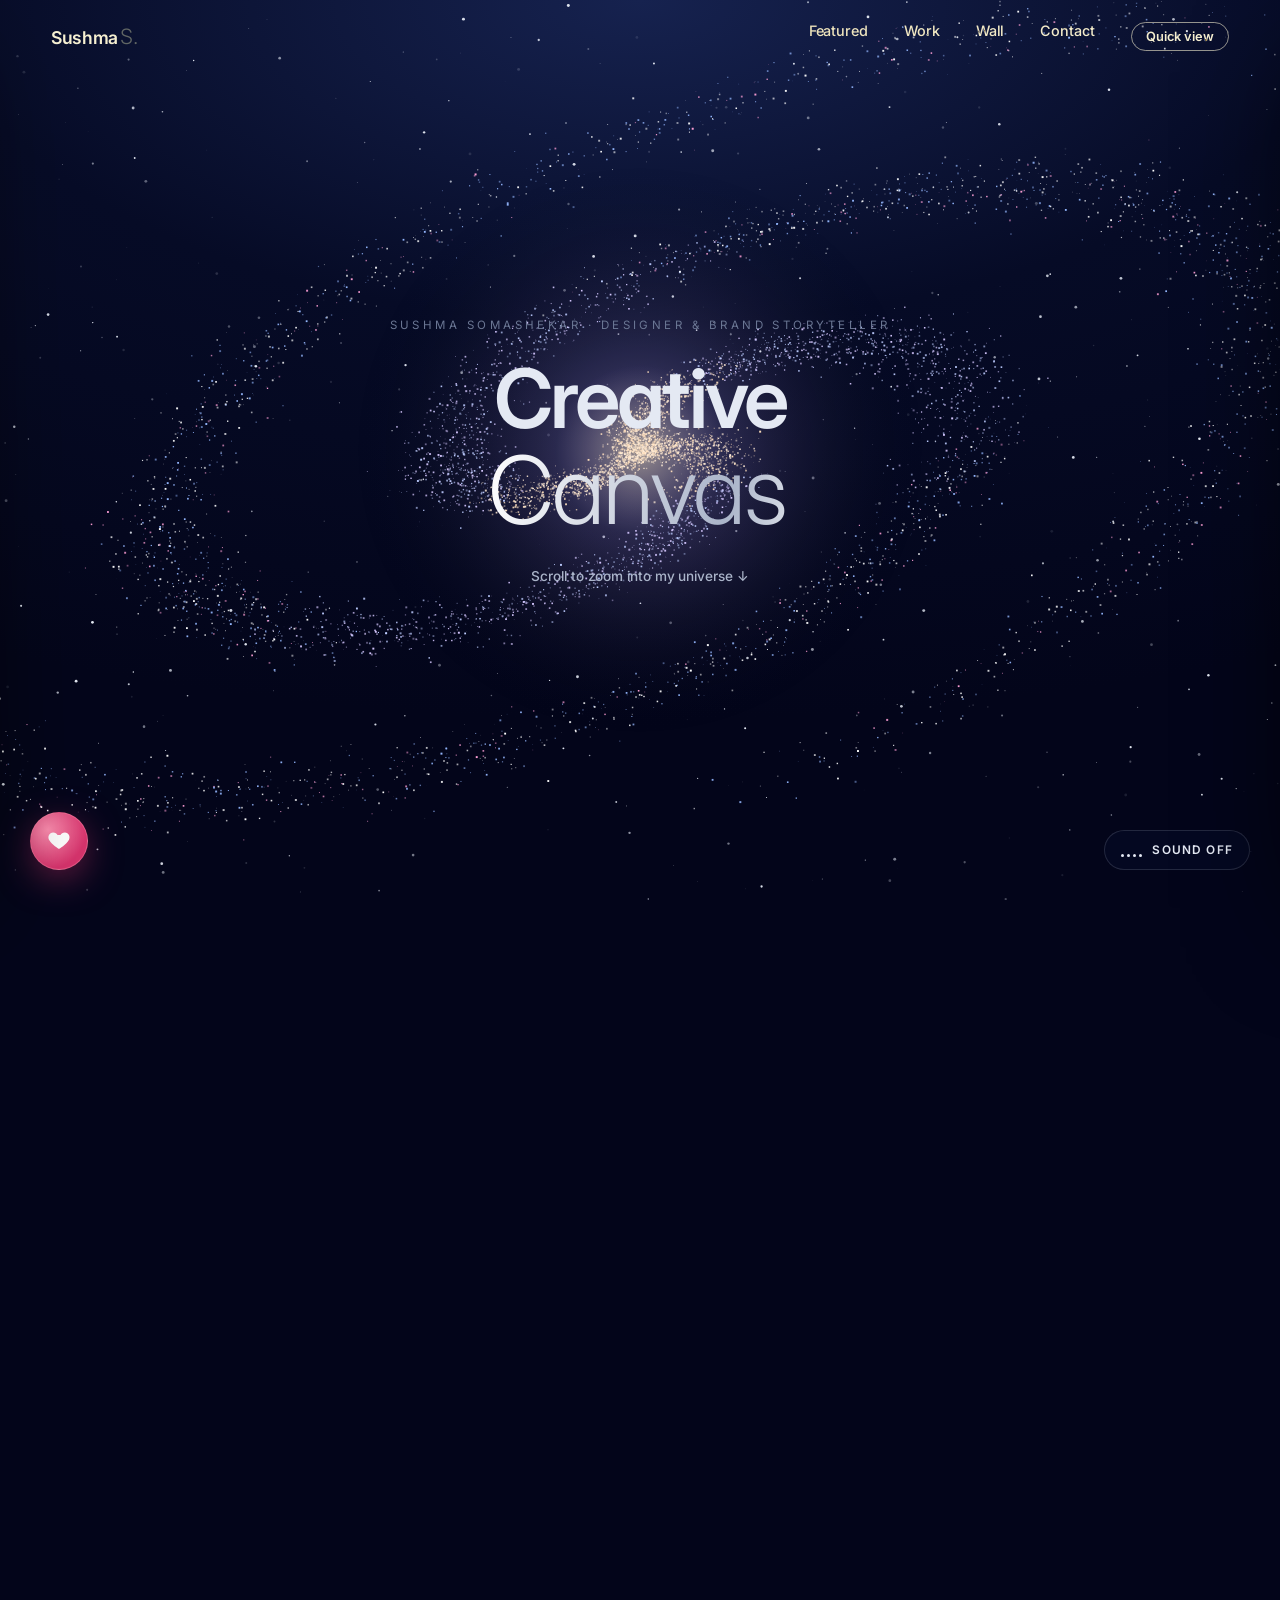
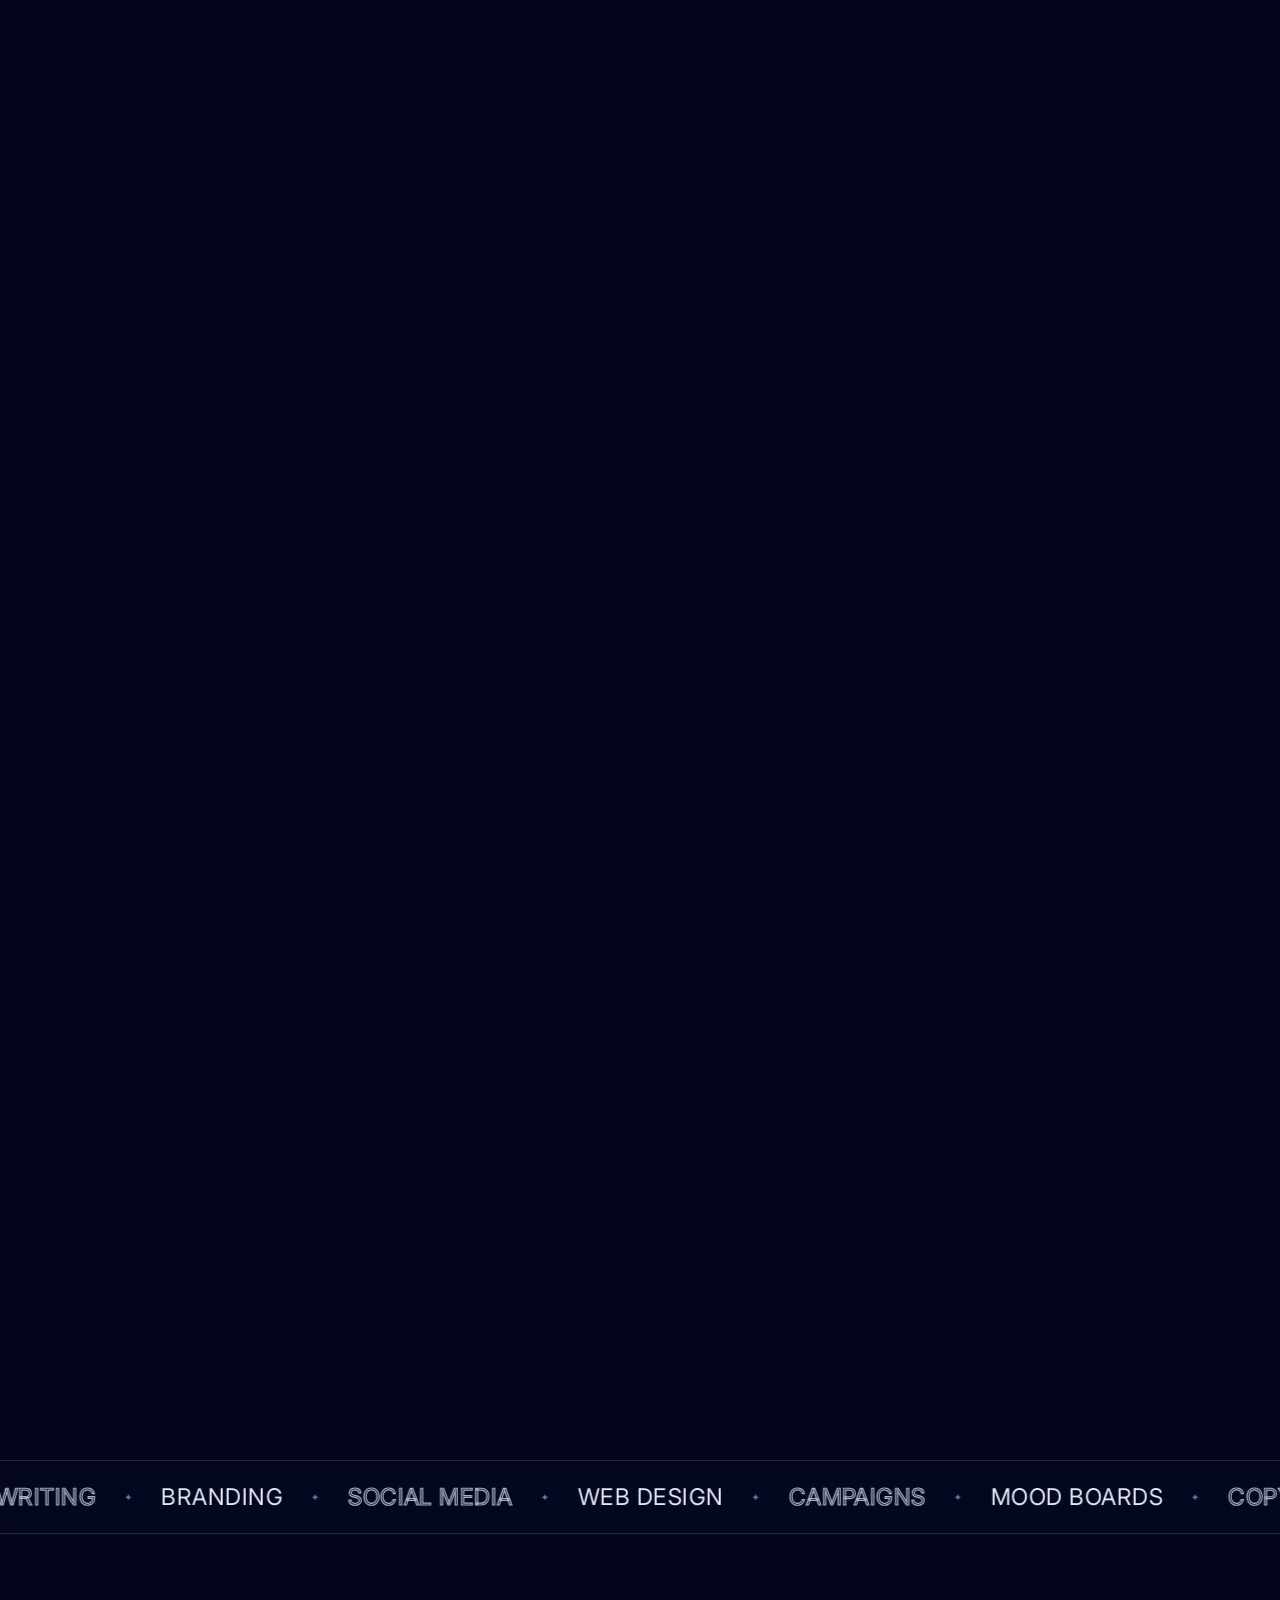
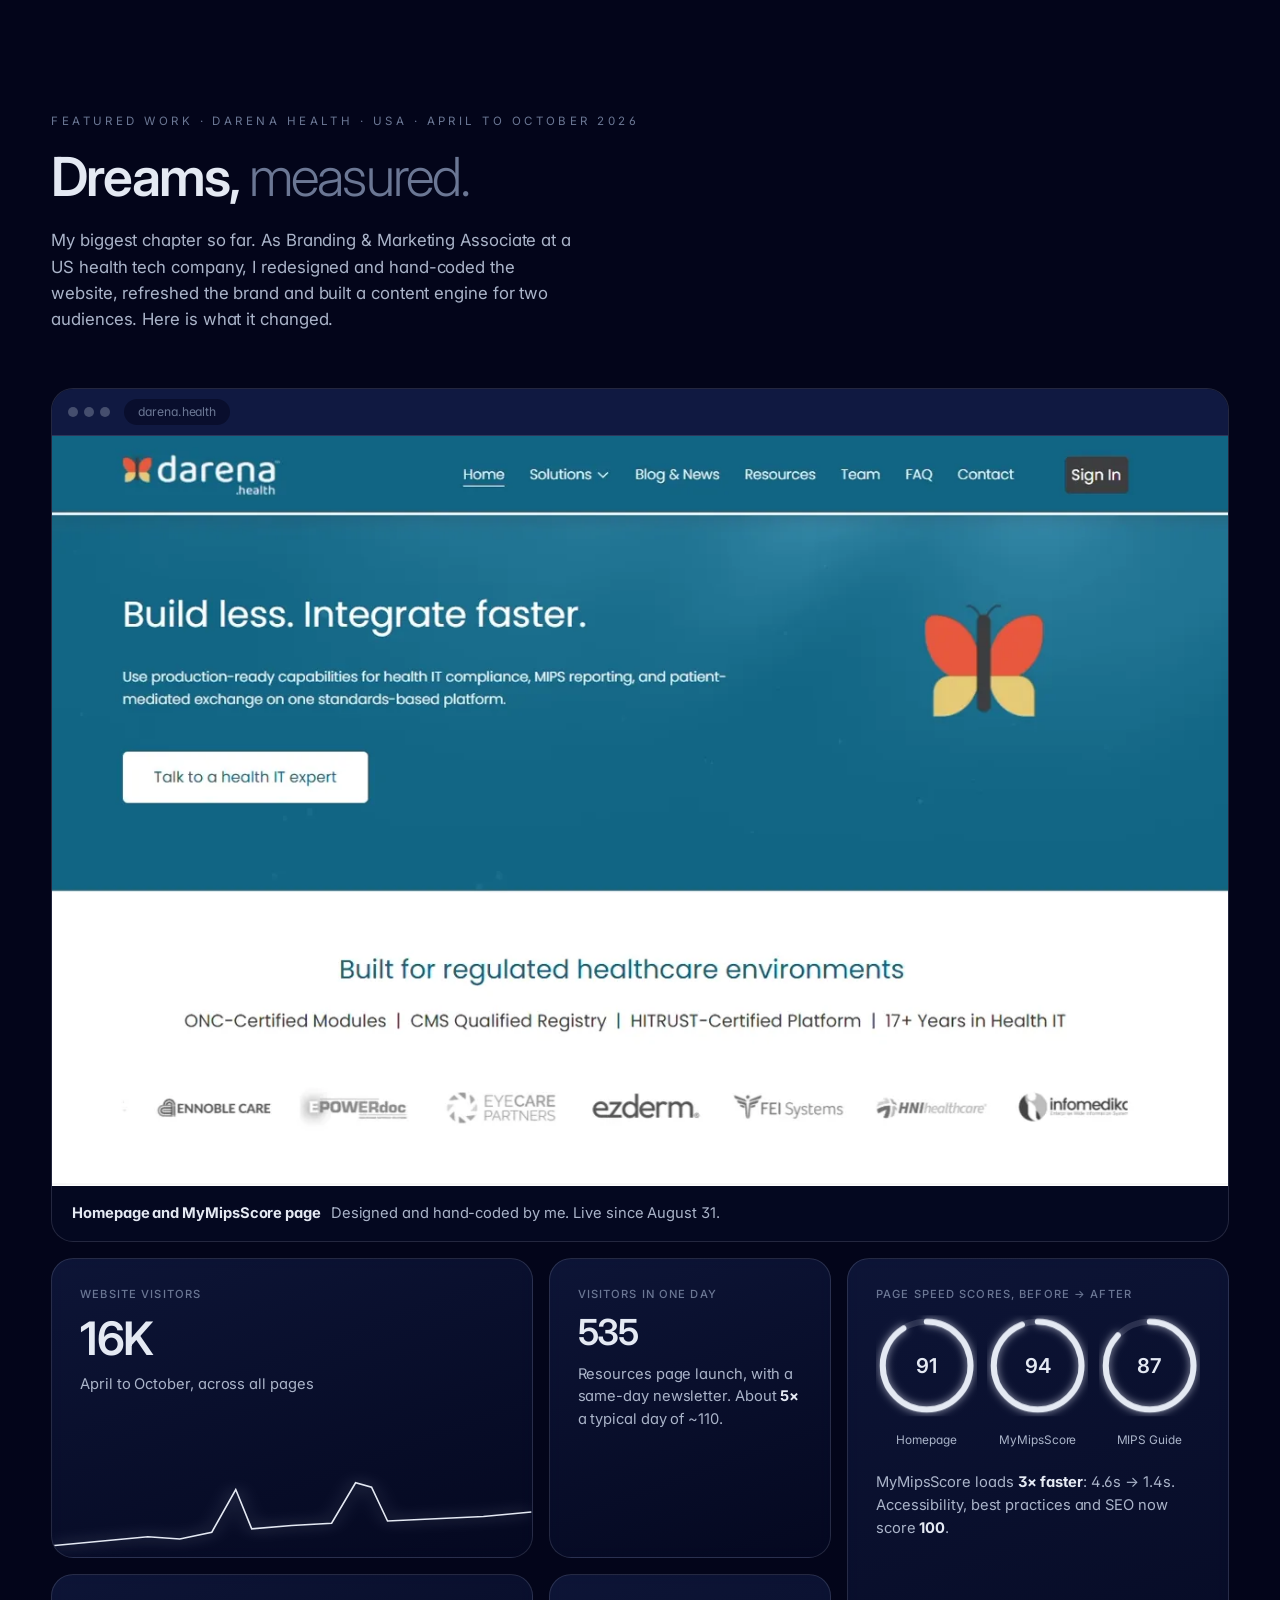
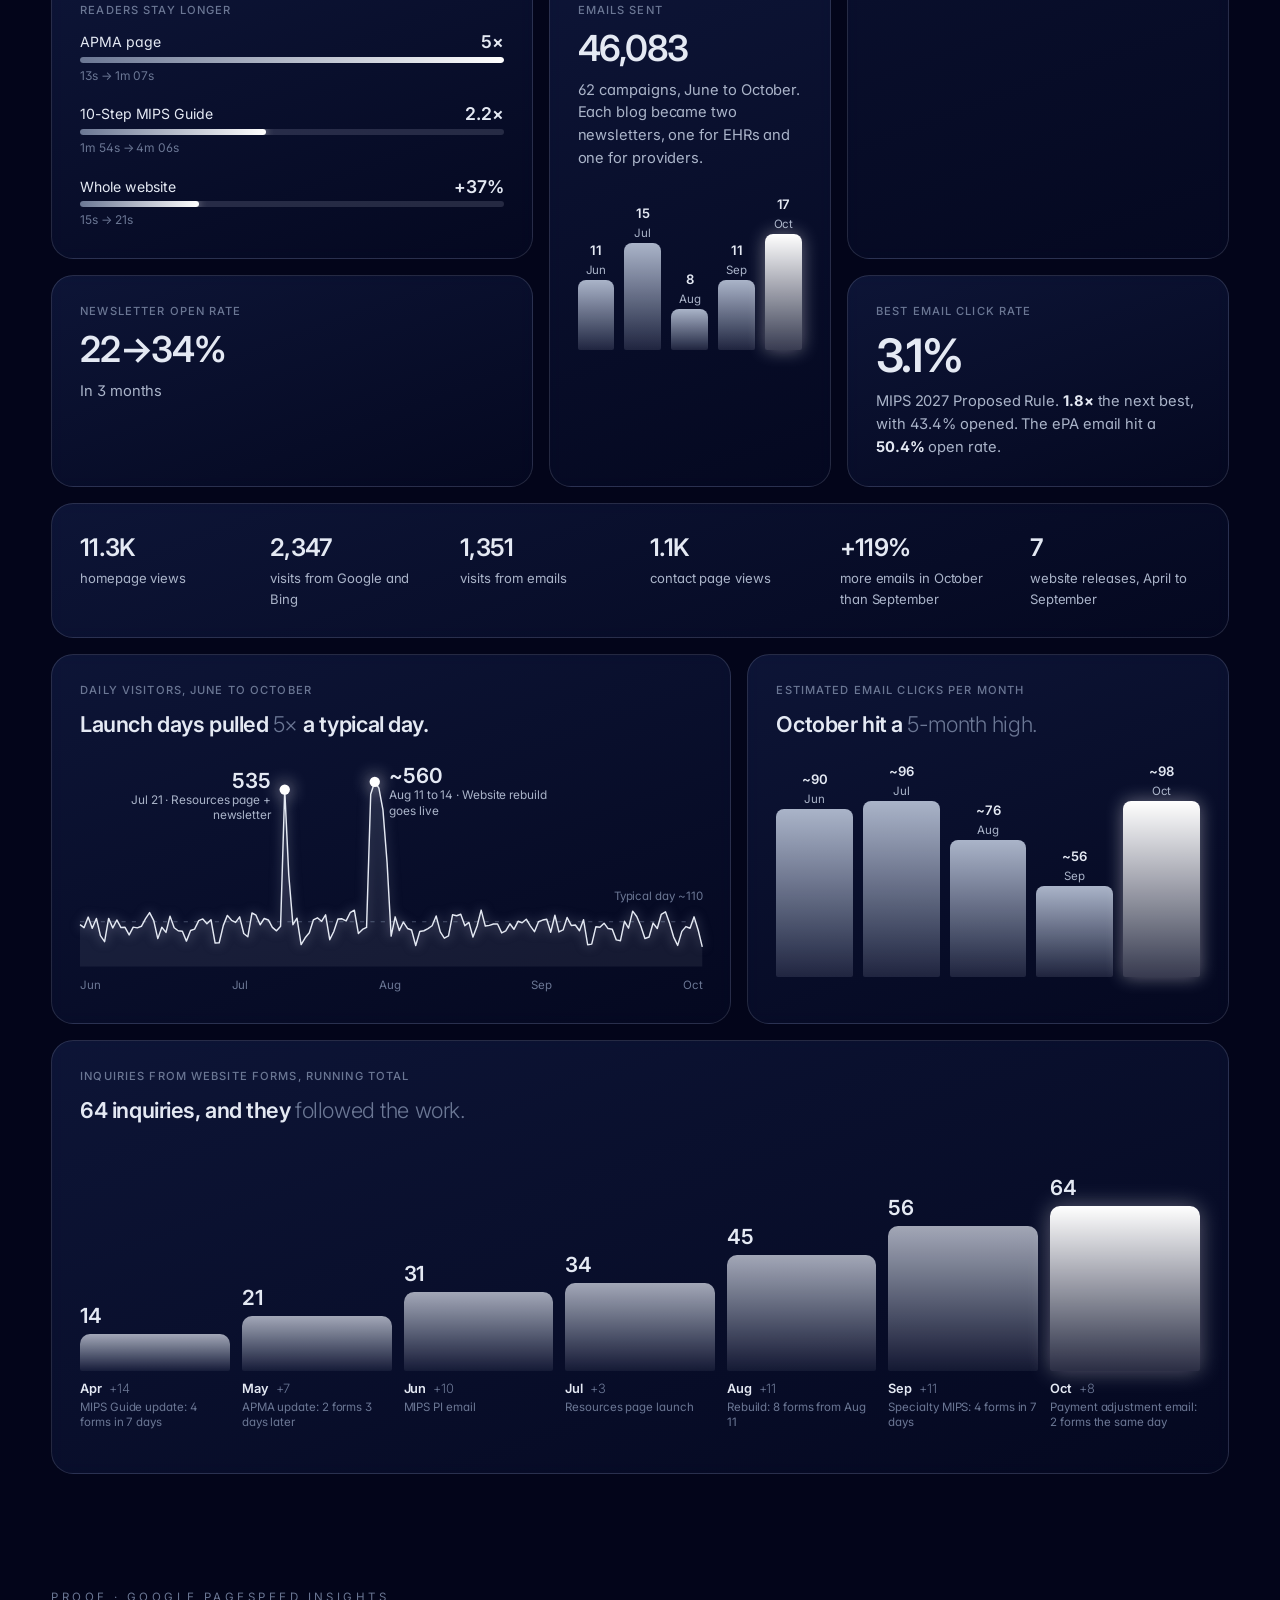
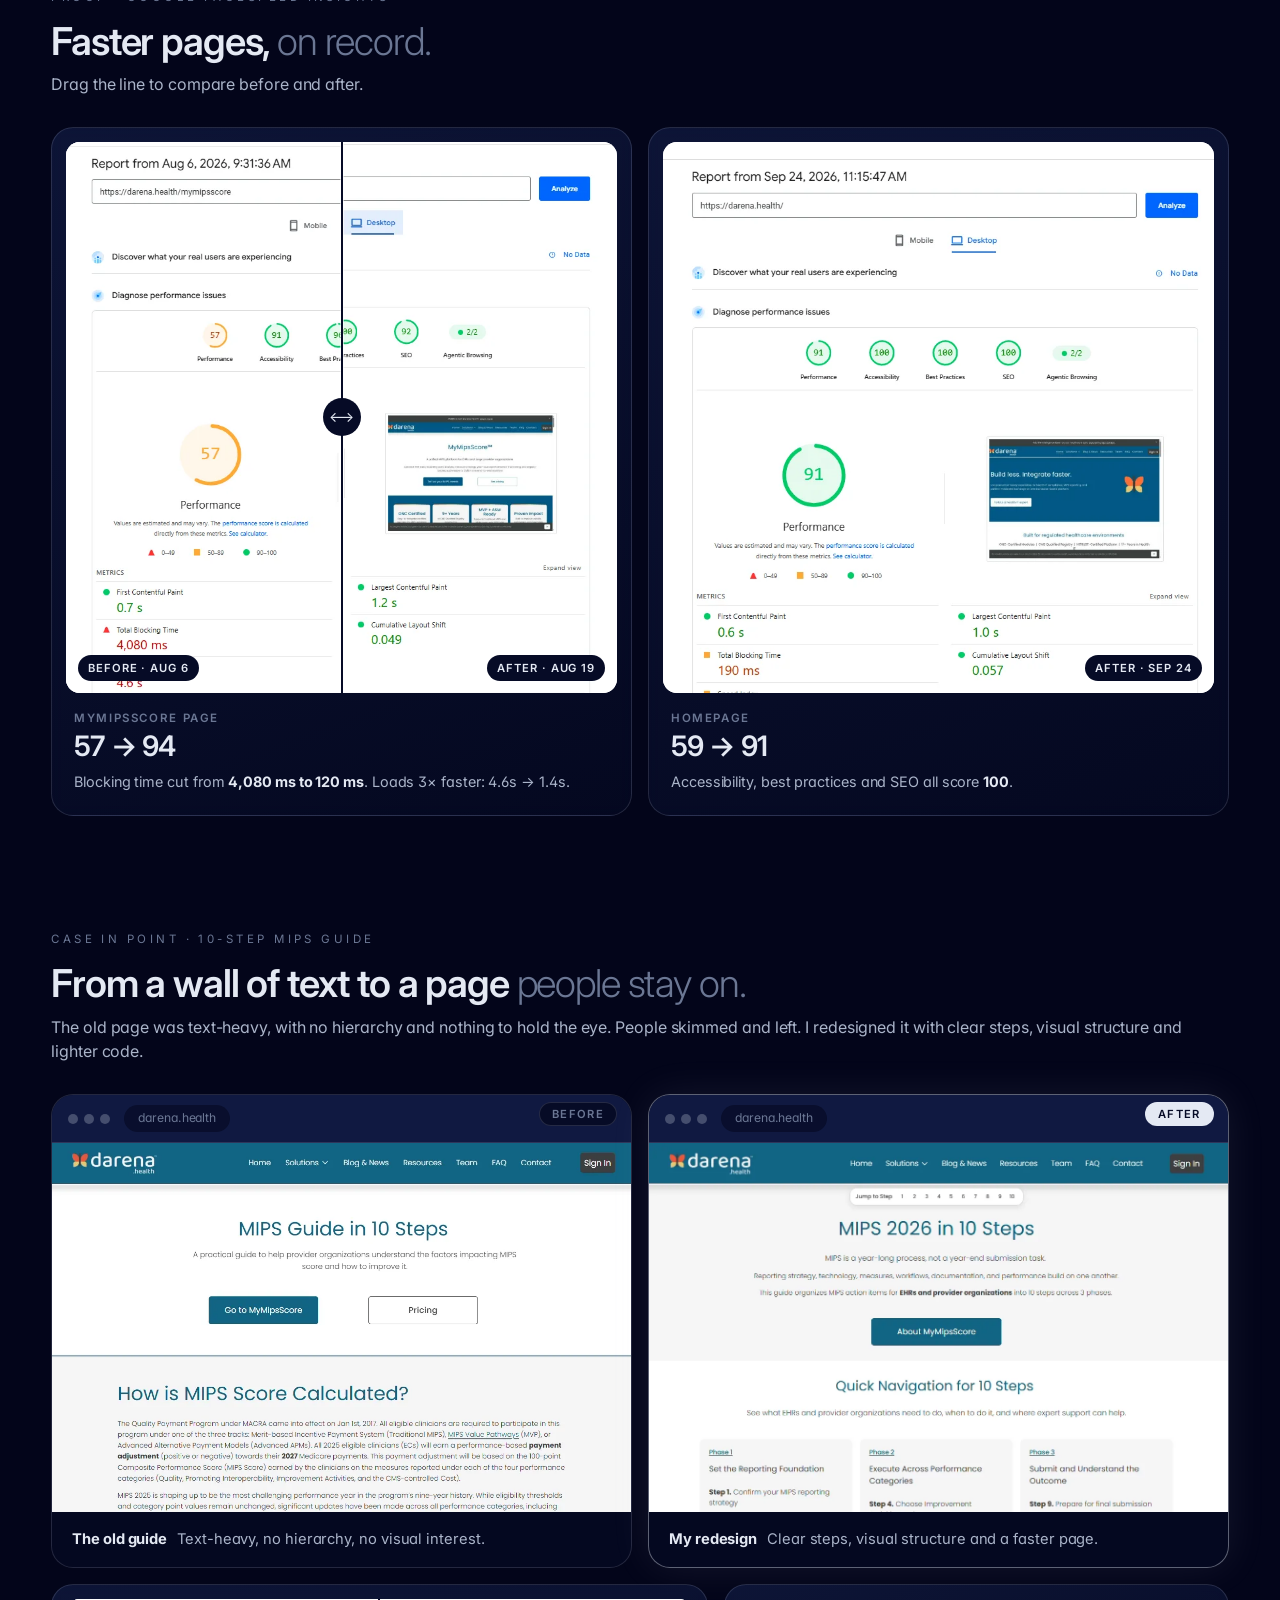
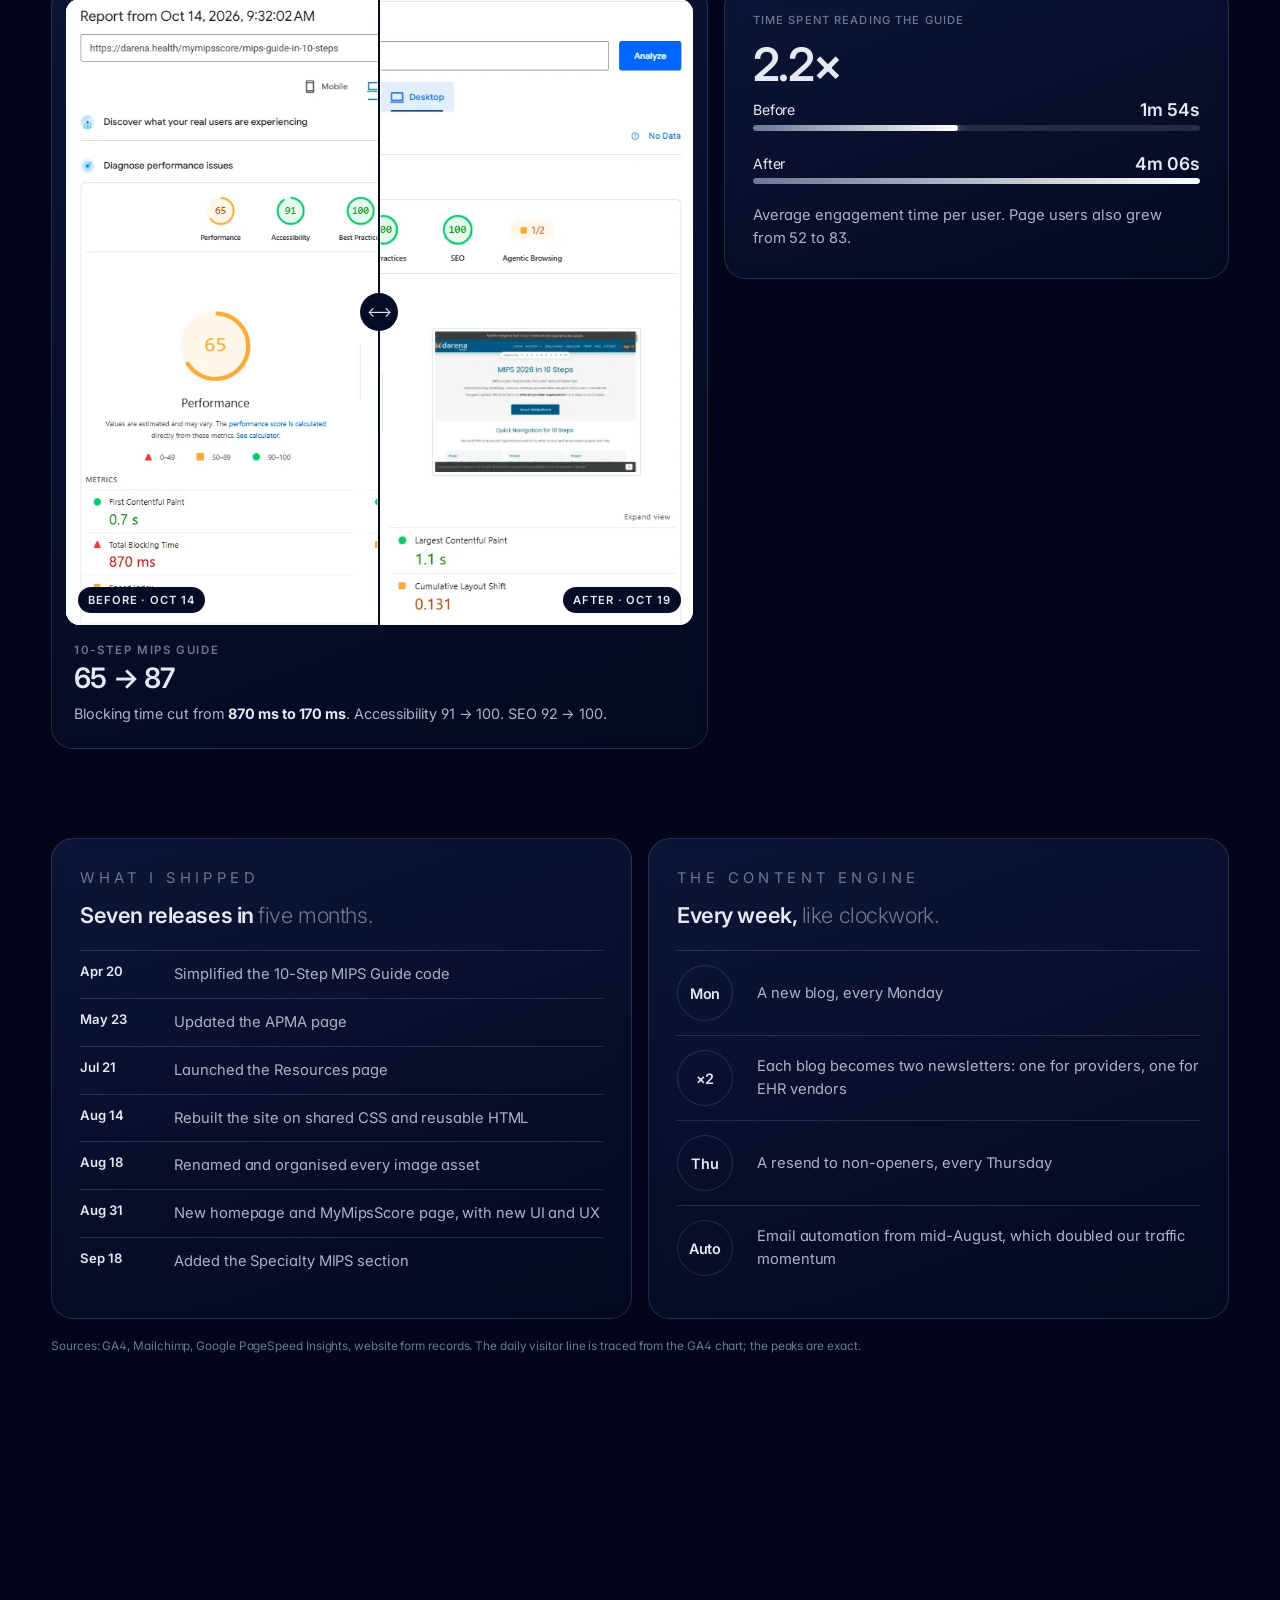
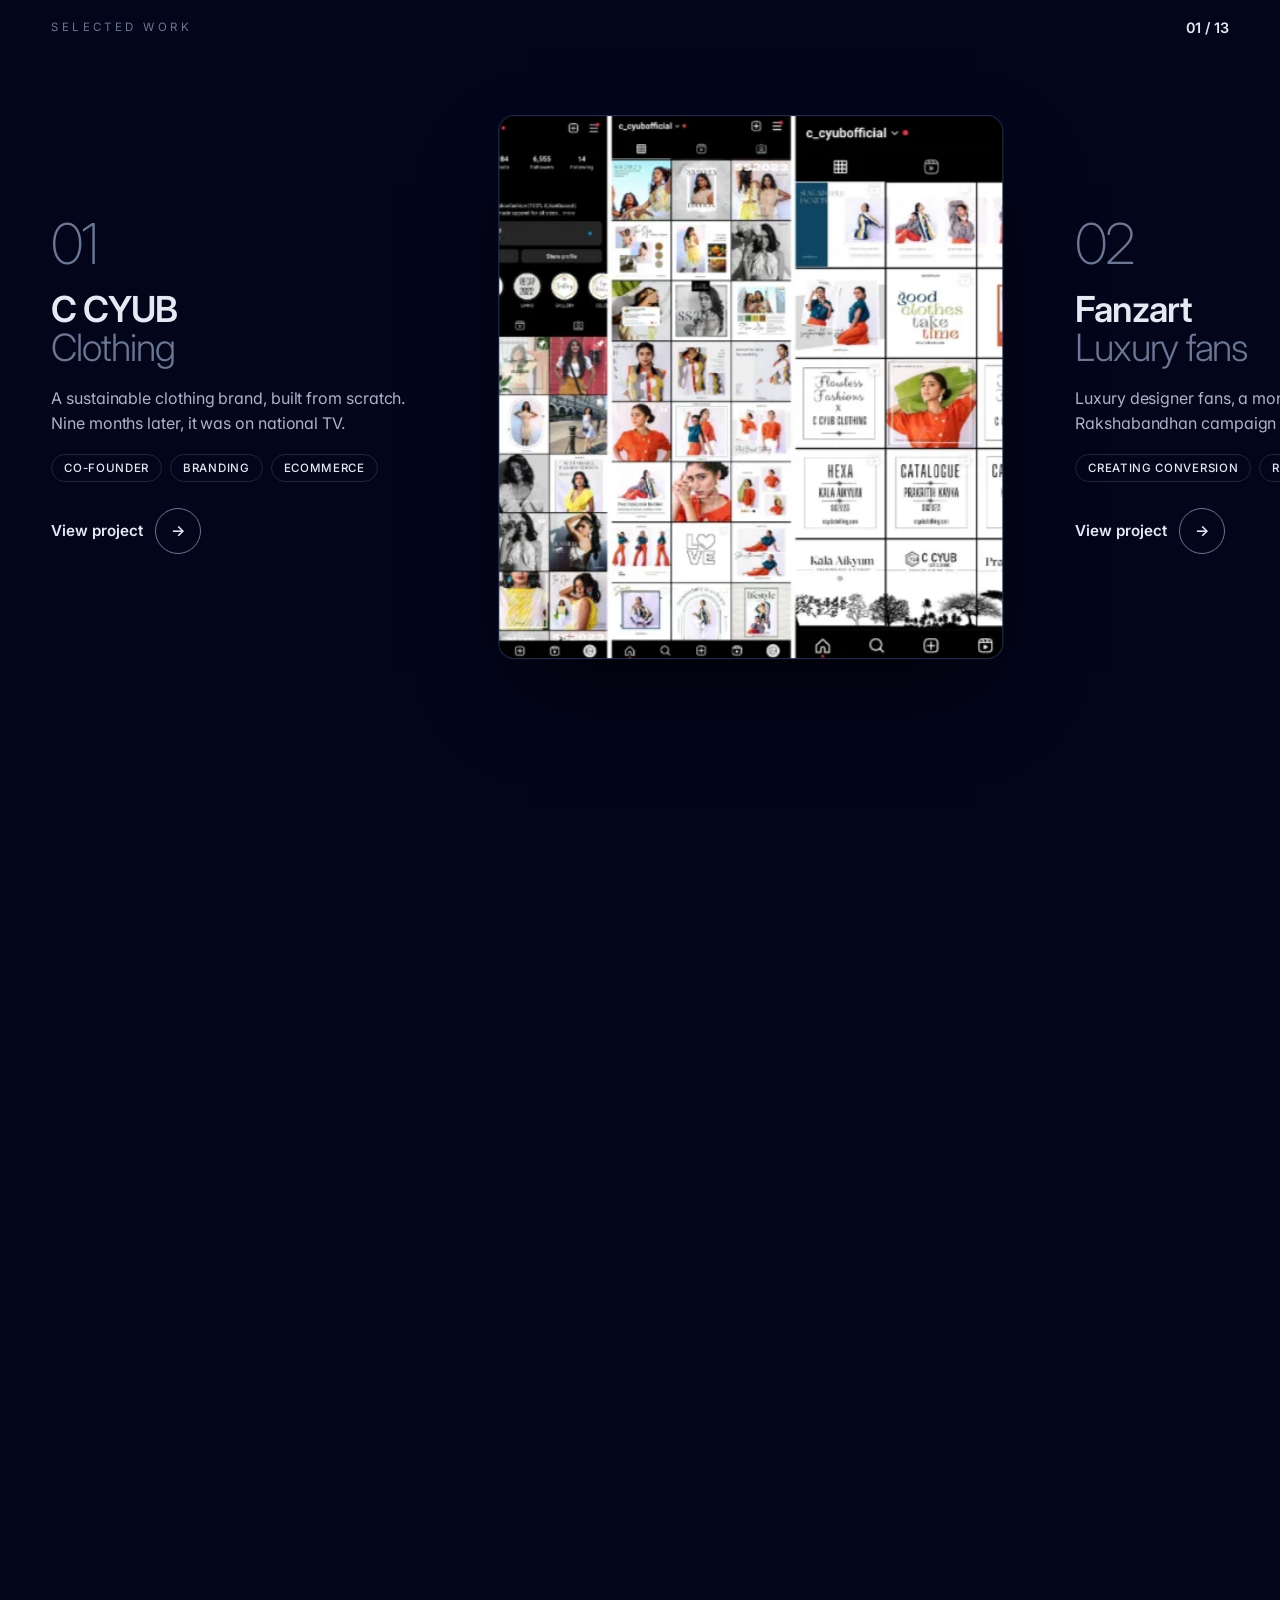
==== commit d8e2169f: "Feature Darena Health with charts, PageSpeed proof and screen recordings; minimal Inter typography C" ====
--- a/index.html
+++ b/index.html
@@ -11,7 +11,7 @@
   <link rel="icon" href="data:image/svg+xml,<svg xmlns='http://www.w3.org/2000/svg' viewBox='0 0 32 32'><rect width='32' height='32' rx='8' fill='%230a1230'/><path d='M16 5l2.6 7.9H27l-6.8 4.9 2.6 8L16 21l-6.8 4.8 2.6-8L5 12.9h8.4z' fill='%23dfe5f0'/></svg>">
   <link rel="preconnect" href="https://fonts.googleapis.com">
   <link rel="preconnect" href="https://fonts.gstatic.com" crossorigin>
-  <link href="https://fonts.googleapis.com/css2?family=Syne:wght@500;700;800&family=Instrument+Serif:ital@0;1&family=Manrope:wght@400;500;600&display=swap" rel="stylesheet">
+  <link href="https://fonts.googleapis.com/css2?family=Inter:wght@200;300;400;500;600&display=swap" rel="stylesheet">
   <link rel="stylesheet" href="css/style.css">
 </head>
 <body class="is-loading">
@@ -29,9 +29,9 @@
   <header class="nav">
     <a class="logo" href="#top" aria-label="Back to top">Sushma<em>S.</em></a>
     <nav>
+      <a href="#impact">Featured</a>
       <a href="#work">Work</a>
       <a href="#wall">Wall</a>
-      <a href="#impact">Impact</a>
       <a href="#contact">Contact</a>
       <button class="quick-btn" id="quick-btn" aria-controls="quick" aria-expanded="false">Quick view</button>
     </nav>
@@ -74,33 +74,15 @@
       </div>
     </div>
 
-    <!-- WORK: pinned horizontal -->
-    <section class="work" id="work">
-      <div class="work-sticky">
-        <div class="work-head">
-          <p class="tag" id="work-tag">Selected work</p>
-          <p class="work-progress"><span id="work-count">01</span> / <span id="work-total">13</span></p>
-        </div>
-        <div class="work-track" id="work-track"><!-- panels by js --></div>
-      </div>
-    </section>
-
-    <!-- WALL -->
-    <section class="wall" id="wall">
-      <div class="wall-head">
-        <p class="tag">The wall</p>
-        <h2>Every pixel<br>has a <em>feeling.</em></h2>
-      </div>
-      <div class="wall-cols" id="wall-cols"><!-- tiles by js --></div>
-    </section>
-
-    <!-- IMPACT -->
+    <!-- IMPACT: Darena Health, the headline -->
     <section class="impact" id="impact">
       <div class="impact-head">
-        <p class="tag">Darena Health · April to October 2026</p>
+        <p class="tag">Featured work · Darena Health · USA · April to October 2026</p>
         <h2>Dreams, <em>measured.</em></h2>
-        <p class="impact-sub">Seven months of digital growth for a health tech brand. A full website revamp, 62 email campaigns and a lot of curiosity.</p>
-      </div>
+        <p class="impact-sub">My biggest chapter so far. As Branding &amp; Marketing Associate at a US health tech company, I redesigned and hand-coded the website, refreshed the brand and built a content engine for two audiences. Here is what it changed.</p>
+      </div>
+
+      <div class="d-films" id="d-films"></div>
 
       <div class="bento">
         <article class="b b-visitors">
@@ -158,14 +140,6 @@
           <p>MIPS 2027 Proposed Rule. <strong>1.8×</strong> the next best, with 43.4% opened. The ePA email hit a <strong>50.4%</strong> open rate.</p>
         </article>
 
-        <article class="b b-leads">
-          <span class="k">Inquiries from website forms</span>
-          <span class="big" data-count="64">0</span>
-          <svg class="lchart" viewBox="0 0 300 100" preserveAspectRatio="none" aria-hidden="true">
-            <path d="M0 75 L50 65 L100 51 L150 47 L200 32 L250 17 L300 6"/>
-          </svg>
-          <p>They arrived within days of most launches.</p>
-        </article>
 
         <article class="b b-traffic">
           <div><span class="mid" data-count="11.3" data-dec="1" data-suffix="K">0</span><p>homepage views</p></div>
@@ -176,8 +150,150 @@
           <div><span class="mid" data-count="7">0</span><p>website releases, April to September</p></div>
         </article>
       </div>
-      <p class="source">Sources: GA4, Mailchimp, Google PageSpeed Insights, website form records.</p>
-    </section>
+
+      <div class="bento bento-2">
+        <article class="b d-traffic">
+          <span class="k">Daily visitors, June to October</span>
+          <h3 class="d-h">Launch days pulled <em>5×</em> a typical day.</h3>
+          <div class="d-chart">
+            <svg viewBox="0 0 600 200" aria-label="Daily visitors. Peaks of 535 on July 21 and about 560 on August 11 to 14. Typical day about 110.">
+              <line class="typ" x1="0" y1="157" x2="600" y2="157"/>
+              <path class="area" d="M0.0 159.7 L3.9 162.6 L7.9 152.4 L11.8 163.2 L15.8 153.8 L19.7 170.3 L23.7 176.1 L27.6 153.7 L31.6 162.9 L35.5 155.2 L39.5 162.5 L43.4 162.3 L47.4 169.6 L51.3 162.1 L55.3 162.8 L59.2 161.3 L63.2 153.9 L67.1 148.1 L71.1 155.8 L75.0 173.2 L78.9 162.3 L82.9 167.2 L86.8 151.5 L90.8 162.7 L94.7 165.6 L98.7 166.0 L102.6 175.6 L106.6 165.4 L110.5 164.0 L114.5 155.8 L118.4 154.2 L122.4 158.9 L126.3 155.0 L130.3 177.5 L134.2 177.2 L138.2 160.4 L142.1 150.8 L146.1 155.5 L150.0 157.6 L153.9 152.2 L157.9 168.3 L161.8 171.4 L165.8 148.5 L169.7 150.6 L173.7 159.8 L177.6 153.8 L181.6 155.2 L185.5 162.4 L189.5 165.7 L193.4 161.3 L197.4 29.5 L201.3 112.0 L205.3 159.8 L209.2 153.5 L213.2 178.9 L217.1 172.4 L221.1 167.6 L225.0 155.2 L228.9 153.1 L232.9 156.5 L236.8 150.2 L240.8 174.2 L244.7 166.3 L248.7 154.3 L252.6 154.1 L256.6 156.1 L260.5 148.2 L264.5 145.8 L268.4 168.2 L272.4 164.3 L276.3 162.4 L280.3 34.0 L284.2 22.0 L288.2 28.0 L292.1 49.0 L296.1 100.0 L300.0 170.8 L303.9 152.2 L307.9 165.3 L311.8 157.2 L315.8 163.4 L319.7 164.9 L323.7 179.9 L327.6 166.4 L331.6 165.6 L335.5 163.5 L339.5 160.8 L343.4 151.4 L347.4 166.7 L351.3 172.8 L355.3 170.6 L359.2 150.2 L363.2 151.1 L367.1 149.7 L371.1 160.7 L375.0 157.5 L378.9 171.7 L382.9 161.0 L386.8 145.7 L390.8 161.1 L394.7 160.4 L398.7 159.1 L402.6 159.1 L406.6 167.7 L410.5 165.8 L414.5 158.9 L418.4 164.2 L422.4 156.5 L426.3 157.9 L430.3 154.5 L434.2 160.9 L438.2 166.5 L442.1 156.9 L446.1 155.3 L450.0 154.6 L453.9 167.0 L457.9 150.7 L461.8 166.7 L465.8 164.8 L469.7 152.8 L473.7 160.5 L477.6 160.1 L481.6 165.6 L485.5 154.9 L489.5 179.1 L493.4 178.5 L497.4 161.8 L501.3 162.2 L505.3 158.3 L509.2 163.5 L513.2 164.2 L517.1 174.4 L521.1 175.2 L525.0 156.5 L528.9 163.1 L532.9 146.7 L536.8 151.9 L540.8 161.3 L544.7 173.1 L548.7 171.6 L552.6 158.2 L556.6 163.4 L560.5 149.7 L564.5 147.4 L568.4 158.1 L572.4 171.7 L576.3 179.7 L580.3 166.2 L584.2 161.6 L588.2 163.2 L592.1 152.2 L596.1 165.1 L600.0 181.1 L600 200 L0 200 Z"/>
+              <path class="ln" d="M0.0 159.7 L3.9 162.6 L7.9 152.4 L11.8 163.2 L15.8 153.8 L19.7 170.3 L23.7 176.1 L27.6 153.7 L31.6 162.9 L35.5 155.2 L39.5 162.5 L43.4 162.3 L47.4 169.6 L51.3 162.1 L55.3 162.8 L59.2 161.3 L63.2 153.9 L67.1 148.1 L71.1 155.8 L75.0 173.2 L78.9 162.3 L82.9 167.2 L86.8 151.5 L90.8 162.7 L94.7 165.6 L98.7 166.0 L102.6 175.6 L106.6 165.4 L110.5 164.0 L114.5 155.8 L118.4 154.2 L122.4 158.9 L126.3 155.0 L130.3 177.5 L134.2 177.2 L138.2 160.4 L142.1 150.8 L146.1 155.5 L150.0 157.6 L153.9 152.2 L157.9 168.3 L161.8 171.4 L165.8 148.5 L169.7 150.6 L173.7 159.8 L177.6 153.8 L181.6 155.2 L185.5 162.4 L189.5 165.7 L193.4 161.3 L197.4 29.5 L201.3 112.0 L205.3 159.8 L209.2 153.5 L213.2 178.9 L217.1 172.4 L221.1 167.6 L225.0 155.2 L228.9 153.1 L232.9 156.5 L236.8 150.2 L240.8 174.2 L244.7 166.3 L248.7 154.3 L252.6 154.1 L256.6 156.1 L260.5 148.2 L264.5 145.8 L268.4 168.2 L272.4 164.3 L276.3 162.4 L280.3 34.0 L284.2 22.0 L288.2 28.0 L292.1 49.0 L296.1 100.0 L300.0 170.8 L303.9 152.2 L307.9 165.3 L311.8 157.2 L315.8 163.4 L319.7 164.9 L323.7 179.9 L327.6 166.4 L331.6 165.6 L335.5 163.5 L339.5 160.8 L343.4 151.4 L347.4 166.7 L351.3 172.8 L355.3 170.6 L359.2 150.2 L363.2 151.1 L367.1 149.7 L371.1 160.7 L375.0 157.5 L378.9 171.7 L382.9 161.0 L386.8 145.7 L390.8 161.1 L394.7 160.4 L398.7 159.1 L402.6 159.1 L406.6 167.7 L410.5 165.8 L414.5 158.9 L418.4 164.2 L422.4 156.5 L426.3 157.9 L430.3 154.5 L434.2 160.9 L438.2 166.5 L442.1 156.9 L446.1 155.3 L450.0 154.6 L453.9 167.0 L457.9 150.7 L461.8 166.7 L465.8 164.8 L469.7 152.8 L473.7 160.5 L477.6 160.1 L481.6 165.6 L485.5 154.9 L489.5 179.1 L493.4 178.5 L497.4 161.8 L501.3 162.2 L505.3 158.3 L509.2 163.5 L513.2 164.2 L517.1 174.4 L521.1 175.2 L525.0 156.5 L528.9 163.1 L532.9 146.7 L536.8 151.9 L540.8 161.3 L544.7 173.1 L548.7 171.6 L552.6 158.2 L556.6 163.4 L560.5 149.7 L564.5 147.4 L568.4 158.1 L572.4 171.7 L576.3 179.7 L580.3 166.2 L584.2 161.6 L588.2 163.2 L592.1 152.2 L596.1 165.1 L600.0 181.1"/>
+              <circle cx="197.4" cy="29.5" r="5"/><circle cx="284.2" cy="22" r="5"/>
+            </svg>
+            <span class="pin l" style="left:32.9%;top:4%"><b>535</b>Jul 21 · Resources page + newsletter</span>
+            <span class="pin" style="left:47.4%;top:2%"><b>~560</b>Aug 11 to 14 · Website rebuild goes live</span>
+            <span class="typ-l">Typical day ~110</span>
+          </div>
+          <div class="d-months"><span>Jun</span><span>Jul</span><span>Aug</span><span>Sep</span><span>Oct</span></div>
+        </article>
+
+        <article class="b d-clicks">
+          <span class="k">Estimated email clicks per month</span>
+          <h3 class="d-h">October hit a <em>5-month high.</em></h3>
+          <div class="cols" aria-label="Email clicks per month">
+            <span style="--h:92%"><i>~90</i>Jun</span><span style="--h:98%"><i>~96</i>Jul</span><span style="--h:78%"><i>~76</i>Aug</span><span style="--h:57%"><i>~56</i>Sep</span><span style="--h:100%" class="hi"><i>~98</i>Oct</span>
+          </div>
+        </article>
+
+        <article class="b d-inq">
+          <span class="k">Inquiries from website forms, running total</span>
+          <h3 class="d-h"><span data-count="64">0</span> inquiries, and they <em>followed the work.</em></h3>
+          <ol class="inq">
+            <li style="--h:22%"><b>14</b><i></i><span>Apr <em>+14</em></span><small>MIPS Guide update: 4 forms in 7 days</small></li>
+            <li style="--h:33%"><b>21</b><i></i><span>May <em>+7</em></span><small>APMA update: 2 forms 3 days later</small></li>
+            <li style="--h:48%"><b>31</b><i></i><span>Jun <em>+10</em></span><small>MIPS PI email</small></li>
+            <li style="--h:53%"><b>34</b><i></i><span>Jul <em>+3</em></span><small>Resources page launch</small></li>
+            <li style="--h:70%"><b>45</b><i></i><span>Aug <em>+11</em></span><small>Rebuild: 8 forms from Aug 11</small></li>
+            <li style="--h:88%"><b>56</b><i></i><span>Sep <em>+11</em></span><small>Specialty MIPS: 4 forms in 7 days</small></li>
+            <li style="--h:100%" class="hi"><b>64</b><i></i><span>Oct <em>+8</em></span><small>Payment adjustment email: 2 forms the same day</small></li>
+          </ol>
+        </article>
+      </div>
+
+      <div class="d-proof">
+        <div class="d-sub-head">
+          <p class="tag">Proof · Google PageSpeed Insights</p>
+          <h3>Faster pages, <em>on record.</em></h3>
+          <p>Drag the line to compare before and after.</p>
+        </div>
+        <div class="d-pairs">
+          <figure class="b cmp-card">
+            <div class="cmp" style="--p:50%">
+              <img src="assets/img/ps-mymips-after.webp" alt="MyMipsScore PageSpeed report after, August 19: performance 94" loading="lazy">
+              <div class="cmp-before"><img src="assets/img/ps-mymips-before.webp" alt="MyMipsScore PageSpeed report before, August 6: performance 57" loading="lazy"></div>
+              <span class="cmp-bar"></span><span class="cmp-tag l">Before · Aug 6</span><span class="cmp-tag r">After · Aug 19</span>
+              <input type="range" min="0" max="100" value="50" aria-label="Compare MyMipsScore before and after">
+            </div>
+            <figcaption><b>MyMipsScore page</b><span class="d-delta">57 → 94</span>Blocking time cut from <strong>4,080 ms to 120 ms</strong>. Loads 3× faster: 4.6s → 1.4s.</figcaption>
+          </figure>
+          <figure class="b cmp-card">
+            <div class="cmp single"><img src="assets/img/ps-home-after.webp" alt="Homepage PageSpeed report after the revamp: 91, 100, 100, 100" loading="lazy"><span class="cmp-tag r">After · Sep 24</span></div>
+            <figcaption><b>Homepage</b><span class="d-delta">59 → 91</span>Accessibility, best practices and SEO all score <strong>100</strong>.</figcaption>
+          </figure>
+        </div>
+        <div class="d-vs">
+          <div class="d-sub-head">
+            <p class="tag">Case in point · 10-Step MIPS Guide</p>
+            <h3>From a wall of text to a page <em>people stay on.</em></h3>
+            <p>The old page was text-heavy, with no hierarchy and nothing to hold the eye. People skimmed and left. I redesigned it with clear steps, visual structure and lighter code.</p>
+          </div>
+          <div class="d-vs-films">
+            <div class="d-film-slot" data-slot="mips10-before"></div>
+            <div class="d-film-slot" data-slot="mips10"></div>
+          </div>
+          <div class="d-vs-proof">
+            <figure class="b cmp-card">
+              <div class="cmp" style="--p:50%">
+                <img src="assets/img/ps-mips10-after.webp" alt="10-Step MIPS Guide PageSpeed report after, October 19: performance 87" loading="lazy">
+                <div class="cmp-before"><img src="assets/img/ps-mips10-before.webp" alt="10-Step MIPS Guide PageSpeed report before, October 14: performance 65" loading="lazy"></div>
+                <span class="cmp-bar"></span><span class="cmp-tag l">Before · Oct 14</span><span class="cmp-tag r">After · Oct 19</span>
+                <input type="range" min="0" max="100" value="50" aria-label="Compare 10-Step MIPS Guide before and after">
+              </div>
+              <figcaption><b>10-Step MIPS Guide</b><span class="d-delta">65 → 87</span>Blocking time cut from <strong>870 ms to 170 ms</strong>. Accessibility 91 → 100. SEO 92 → 100.</figcaption>
+            </figure>
+            <article class="b d-stay">
+              <span class="k">Time spent reading the guide</span>
+              <span class="big" data-count="2.2" data-dec="1" data-suffix="×">0</span>
+              <div class="bars">
+                <div class="bar"><span class="lbl">Before</span><span class="track"><i style="--w:46%"></i></span><span class="val">1m 54s</span></div>
+                <div class="bar"><span class="lbl">After</span><span class="track"><i style="--w:100%"></i></span><span class="val">4m 06s</span></div>
+              </div>
+              <p>Average engagement time per user. Page users also grew from 52 to 83.</p>
+            </article>
+          </div>
+        </div>
+      </div>
+
+      <div class="d-grid2">
+        <article class="b d-time">
+          <p class="tag">What I shipped</p>
+          <h3 class="d-h">Seven releases in <em>five months.</em></h3>
+          <ol>
+            <li><time>Apr 20</time><span>Simplified the 10-Step MIPS Guide code</span></li>
+            <li><time>May 23</time><span>Updated the APMA page</span></li>
+            <li><time>Jul 21</time><span>Launched the Resources page</span></li>
+            <li><time>Aug 14</time><span>Rebuilt the site on shared CSS and reusable HTML</span></li>
+            <li><time>Aug 18</time><span>Renamed and organised every image asset</span></li>
+            <li><time>Aug 31</time><span>New homepage and MyMipsScore page, with new UI and UX</span></li>
+            <li><time>Sep 18</time><span>Added the Specialty MIPS section</span></li>
+          </ol>
+        </article>
+        <article class="b d-engine">
+          <p class="tag">The content engine</p>
+          <h3 class="d-h">Every week, <em>like clockwork.</em></h3>
+          <ul>
+            <li><b>Mon</b><span>A new blog, every Monday</span></li>
+            <li><b>×2</b><span>Each blog becomes two newsletters: one for providers, one for EHR vendors</span></li>
+            <li><b>Thu</b><span>A resend to non-openers, every Thursday</span></li>
+            <li><b>Auto</b><span>Email automation from mid-August, which doubled our traffic momentum</span></li>
+          </ul>
+        </article>
+      </div>
+      <p class="source">Sources: GA4, Mailchimp, Google PageSpeed Insights, website form records. The daily visitor line is traced from the GA4 chart; the peaks are exact.</p>
+    </section>
+
+    <!-- WORK: pinned horizontal -->
+    <section class="work" id="work">
+      <div class="work-sticky">
+        <div class="work-head">
+          <p class="tag" id="work-tag">Selected work</p>
+          <p class="work-progress"><span id="work-count">01</span> / <span id="work-total">13</span></p>
+        </div>
+        <div class="work-track" id="work-track"><!-- panels by js --></div>
+      </div>
+    </section>
+
+    <!-- WALL -->
+    <section class="wall" id="wall">
+      <div class="wall-head">
+        <p class="tag">The wall</p>
+        <h2>Every pixel<br>has a <em>feeling.</em></h2>
+      </div>
+      <div class="wall-cols" id="wall-cols"><!-- tiles by js --></div>
+    </section>
+
 
     <!-- LOGOS -->
     <section class="logos" aria-label="Brands I've worked with">
@@ -299,6 +415,7 @@
           <div><h4>The shine</h4><p id="case-win"></p></div>
         </div>
       </header>
+      <div class="case-pts" id="case-pts"></div>
       <div class="case-reels" id="case-reels"></div>
       <div class="case-media" id="case-media"></div>
       <p class="case-link" id="case-link"></p>
--- a/css/style.css
+++ b/css/style.css
@@ -41,7 +41,7 @@
 
 /* ===== Cursor ===== */
 .cursor { position: fixed; left: 0; top: 0; width: 14px; height: 14px; margin: -7px 0 0 -7px; border-radius: 50%; border: 1px solid var(--silver); z-index: 200; pointer-events: none; display: grid; place-items: center; transition: width .35s var(--ease), height .35s var(--ease), margin .35s var(--ease), background .35s; mix-blend-mode: difference; }
-.cursor-label { font: 700 .7rem var(--display); letter-spacing: .1em; text-transform: uppercase; color: var(--night-1); opacity: 0; transition: opacity .2s; }
+.cursor-label { font: 600 .7rem var(--display); letter-spacing: .1em; text-transform: uppercase; color: var(--night-1); opacity: 0; transition: opacity .2s; }
 .cursor.big { width: 92px; height: 92px; margin: -46px 0 0 -46px; background: var(--silver); mix-blend-mode: normal; }
 .cursor.big .cursor-label { opacity: 1; }
 @media (hover: none), (pointer: coarse) { .cursor { display: none; } }
@@ -51,13 +51,13 @@
 .loader.done { clip-path: inset(0 0 100% 0); }
 .loader-inner { text-align: center; color: var(--silver); }
 .loader-star { font-size: 2rem; display: inline-block; animation: spin 1.6s var(--ease) infinite; }
-.loader p { font: 800 clamp(2rem, 6vw, 4rem) var(--display); letter-spacing: -.02em; margin-top: 8px; }
+.loader p { font: 600 clamp(2rem, 6vw, 4rem) var(--display); letter-spacing: -.02em; margin-top: 8px; }
 .loader p em { font-size: 1.1em; }
 @keyframes spin { to { transform: rotate(360deg) scale(1); } 50% { transform: rotate(180deg) scale(1.4); } }
 
 /* ===== Nav ===== */
 .nav { position: fixed; top: 0; left: 0; right: 0; display: flex; justify-content: space-between; align-items: center; padding: 22px var(--gutter); z-index: 50; mix-blend-mode: difference; }
-.logo { font: 800 1.25rem var(--display); color: #fff; letter-spacing: -.02em; }
+.logo { font: 600 1.25rem var(--display); color: #fff; letter-spacing: -.02em; }
 .logo em { font-size: 1.2em; margin-left: 2px; }
 .nav nav { display: flex; gap: clamp(16px, 3vw, 36px); }
 .nav nav a { color: #fff; font: 500 .9rem var(--display); position: relative; }
@@ -66,7 +66,7 @@
 
 /* ===== Hero ===== */
 .hero { position: relative; min-height: 100svh; display: flex; flex-direction: column; justify-content: center; padding: 120px var(--gutter) 40px; overflow: hidden; }
-.hero-title { font-family: var(--display); font-weight: 800; color: var(--silver); font-size: clamp(3.6rem, 13.5vw, 14rem); line-height: .86; letter-spacing: -.045em; position: relative; z-index: 2; text-transform: uppercase; }
+.hero-title { font-family: var(--display); font-weight: 600; color: var(--silver); font-size: clamp(3.6rem, 13.5vw, 14rem); line-height: .86; letter-spacing: -.045em; position: relative; z-index: 2; text-transform: uppercase; }
 .hero-title em { text-transform: none; font-size: 1.08em; letter-spacing: -.02em; background: linear-gradient(100deg, #fff, var(--silver-2) 40%, #fff 60%, var(--silver-2)); background-size: 200% auto; -webkit-background-clip: text; background-clip: text; color: transparent; animation: shimmer 6s linear infinite; padding-right: .06em; }
 .hero-title .line { display: block; overflow: hidden; padding-bottom: .04em; }
 .hero-title .line > span { display: inline-block; transform: translateY(110%); transition: transform 1.3s var(--ease); }
@@ -93,7 +93,7 @@
 
 /* ===== Marquee ===== */
 .marquee { overflow: hidden; border-block: 1px solid var(--line); padding: 22px 0; background: rgba(6, 11, 38, .5); backdrop-filter: blur(6px); }
-.marquee-track { display: flex; width: max-content; align-items: center; gap: 36px; font: 800 clamp(2.4rem, 6vw, 5rem) var(--display); text-transform: uppercase; color: var(--silver); letter-spacing: -.03em; white-space: nowrap; will-change: transform; }
+.marquee-track { display: flex; width: max-content; align-items: center; gap: 36px; font: 600 clamp(2.4rem, 6vw, 5rem) var(--display); text-transform: uppercase; color: var(--silver); letter-spacing: -.03em; white-space: nowrap; will-change: transform; }
 .marquee-track .o { color: transparent; -webkit-text-stroke: 1.2px var(--silver-2); }
 .marquee-track i { font-style: normal; font-size: .45em; color: var(--silver-3); }
 
@@ -101,17 +101,17 @@
 .work { position: relative; }
 .work-sticky { position: sticky; top: 0; height: 100vh; overflow: hidden; display: flex; flex-direction: column; justify-content: center; }
 .work-head { position: absolute; top: 84px; left: var(--gutter); right: var(--gutter); display: flex; justify-content: space-between; z-index: 3; }
-.work-progress { font: 700 .9rem var(--display); color: var(--silver); }
+.work-progress { font: 600 .9rem var(--display); color: var(--silver); }
 .work-track { display: flex; gap: 6vw; padding: 0 var(--gutter); will-change: transform; height: 72vh; align-items: center; }
 .panel { position: relative; flex: none; width: min(78vw, 1100px); height: 100%; display: grid; grid-template-columns: 1fr 1.25fr; gap: 3vw; align-items: center; }
 .panel-text { position: relative; z-index: 2; }
-.panel-num { font: 800 clamp(5rem, 13vw, 12rem) var(--display); line-height: .8; color: transparent; -webkit-text-stroke: 1px rgba(228,233,243,.35); letter-spacing: -.05em; display: block; margin-bottom: 18px; }
-.panel h3 { font: 800 clamp(2.2rem, 5vw, 4.8rem) var(--display); color: var(--silver); line-height: .92; letter-spacing: -.035em; text-transform: uppercase; margin-bottom: 18px; }
+.panel-num { font: 600 clamp(5rem, 13vw, 12rem) var(--display); line-height: .8; color: transparent; -webkit-text-stroke: 1px rgba(228,233,243,.35); letter-spacing: -.05em; display: block; margin-bottom: 18px; }
+.panel h3 { font: 600 clamp(2.2rem, 5vw, 4.8rem) var(--display); color: var(--silver); line-height: .92; letter-spacing: -.035em; text-transform: uppercase; margin-bottom: 18px; }
 .panel h3 em { text-transform: none; font-size: 1.05em; }
 .panel p { max-width: 380px; font-size: 1rem; margin-bottom: 18px; }
 .panel .chips { display: flex; flex-wrap: wrap; gap: 8px; margin-bottom: 26px; }
 .panel .chips span { font: 500 .72rem var(--display); letter-spacing: .06em; text-transform: uppercase; padding: 6px 12px; border: 1px solid var(--line); border-radius: 999px; color: var(--silver); }
-.open-btn { display: inline-flex; align-items: center; gap: 12px; background: none; border: 0; cursor: pointer; font: 700 .95rem var(--display); color: var(--silver); padding: 0; }
+.open-btn { display: inline-flex; align-items: center; gap: 12px; background: none; border: 0; cursor: pointer; font: 600 .95rem var(--display); color: var(--silver); padding: 0; }
 .open-btn span { width: 46px; height: 46px; border-radius: 50%; border: 1px solid var(--silver-3); display: grid; place-items: center; transition: background .35s, color .35s, transform .5s var(--ease); }
 .open-btn:hover span, .open-btn:focus-visible span { background: var(--silver); color: var(--night-1); transform: rotate(-45deg); }
 .panel-media { position: relative; height: 100%; cursor: pointer; }
@@ -131,14 +131,14 @@
 /* ===== Wall ===== */
 .wall { padding: clamp(100px, 14vw, 180px) var(--gutter) 60px; overflow: hidden; }
 .wall-head { display: flex; justify-content: space-between; align-items: end; gap: 24px; margin-bottom: 60px; flex-wrap: wrap; }
-.wall h2, .impact h2 { font: 800 clamp(2.8rem, 8vw, 7.5rem) var(--display); color: var(--silver); line-height: .9; letter-spacing: -.045em; text-transform: uppercase; }
+.wall h2, .impact h2 { font: 600 clamp(2.8rem, 8vw, 7.5rem) var(--display); color: var(--silver); line-height: .9; letter-spacing: -.045em; text-transform: uppercase; }
 .wall h2 em, .impact h2 em { text-transform: none; }
 .wall-cols { display: grid; grid-template-columns: repeat(4, 1fr); gap: 18px; align-items: start; }
 .wall-col { display: flex; flex-direction: column; gap: 18px; will-change: transform; }
 .tile { border-radius: 14px; overflow: hidden; border: 1px solid var(--line); background: var(--night-2); cursor: pointer; position: relative; }
 .tile img, .tile video { width: 100%; height: auto; transition: transform 1s var(--ease), filter .6s; filter: saturate(.85) brightness(.92); }
 .tile:hover img, .tile:hover video { transform: scale(1.05); filter: none; }
-.tile .cap { position: absolute; left: 12px; bottom: 12px; font: 700 .7rem var(--display); letter-spacing: .1em; text-transform: uppercase; color: #fff; background: rgba(3,5,26,.6); backdrop-filter: blur(6px); padding: 6px 10px; border-radius: 999px; opacity: 0; transform: translateY(6px); transition: all .4s var(--ease); }
+.tile .cap { position: absolute; left: 12px; bottom: 12px; font: 600 .7rem var(--display); letter-spacing: .1em; text-transform: uppercase; color: #fff; background: rgba(3,5,26,.6); backdrop-filter: blur(6px); padding: 6px 10px; border-radius: 999px; opacity: 0; transform: translateY(6px); transition: all .4s var(--ease); }
 .tile:hover .cap { opacity: 1; transform: none; }
 .tile .play { position: absolute; top: 10px; right: 10px; width: 30px; height: 30px; border-radius: 50%; background: rgba(3,5,26,.6); display: grid; place-items: center; color: #fff; font-size: .7rem; }
 
@@ -152,8 +152,8 @@
 .b.in { opacity: 1; transform: none; }
 .b:hover { border-color: rgba(228,233,243,.35); }
 .b .k { display: block; font: 600 .72rem var(--display); letter-spacing: .14em; text-transform: uppercase; color: var(--silver-3); margin-bottom: 14px; }
-.b .big { display: block; font: 800 clamp(3rem, 7vw, 6.2rem) var(--display); color: var(--silver); line-height: .9; letter-spacing: -.05em; margin-bottom: 12px; }
-.b .mid { display: block; font: 800 clamp(1.8rem, 3.2vw, 2.8rem) var(--display); color: var(--silver); letter-spacing: -.04em; line-height: 1; }
+.b .big { display: block; font: 600 clamp(3rem, 7vw, 6.2rem) var(--display); color: var(--silver); line-height: .9; letter-spacing: -.05em; margin-bottom: 12px; }
+.b .mid { display: block; font: 600 clamp(1.8rem, 3.2vw, 2.8rem) var(--display); color: var(--silver); letter-spacing: -.04em; line-height: 1; }
 .b p { font-size: .92rem; max-width: 420px; }
 .b strong { color: var(--silver); }
 .b-visitors { grid-column: span 5; min-height: 300px; }
@@ -162,7 +162,7 @@
 .b-read { grid-column: span 5; }
 .b-email { grid-column: span 3; grid-row: span 2; }
 .b-open { grid-column: span 4; }
-.b-click { grid-column: span 4; }
+.b-click { grid-column: span 5; }
 .b-leads { grid-column: span 5; }
 .b-traffic { grid-column: span 12; display: grid; grid-template-columns: repeat(6, 1fr); gap: 20px; }
 .b-traffic p { font-size: .82rem; margin-top: 6px; }
@@ -175,12 +175,12 @@
 .ring svg { width: 100%; transform: rotate(-90deg); }
 .ring circle { fill: none; stroke: var(--line); stroke-width: 7; }
 .ring circle.fg { stroke: var(--silver); stroke-linecap: round; stroke-dasharray: 326.7; stroke-dashoffset: 326.7; transition: stroke-dashoffset 2s var(--ease); filter: drop-shadow(0 0 5px rgba(228,233,243,.7)); }
-.ring b { position: absolute; left: 0; right: 0; top: 0; aspect-ratio: 1; display: grid; place-items: center; font: 800 clamp(1.3rem, 2.4vw, 2rem) var(--display); color: var(--silver); }
+.ring b { position: absolute; left: 0; right: 0; top: 0; aspect-ratio: 1; display: grid; place-items: center; font: 600 clamp(1.3rem, 2.4vw, 2rem) var(--display); color: var(--silver); }
 .ring figcaption { font-size: .74rem; margin-top: 8px; }
 .bars { display: grid; gap: 18px; }
 .bar { display: grid; grid-template-columns: 1fr auto; grid-template-areas: "lbl val" "track track" "small small"; gap: 4px 12px; }
 .bar .lbl { grid-area: lbl; font-size: .88rem; color: var(--silver); }
-.bar .val { grid-area: val; font: 800 1.3rem var(--display); color: var(--silver); }
+.bar .val { grid-area: val; font: 600 1.3rem var(--display); color: var(--silver); }
 .bar .track { grid-area: track; height: 6px; border-radius: 6px; background: var(--line); overflow: hidden; }
 .bar .track i { display: block; height: 100%; width: 0; background: linear-gradient(90deg, var(--silver-3), #fff); border-radius: 6px; transition: width 1.8s var(--ease); box-shadow: 0 0 10px rgba(255,255,255,.6); }
 .b.in .bar .track i { width: var(--w); }
@@ -190,7 +190,7 @@
 .cols span::before { content: ""; width: 100%; height: 0; background: linear-gradient(var(--silver-2), rgba(170,180,201,.15)); border-radius: 8px 8px 2px 2px; transition: height 1.6s var(--ease); order: 1; margin-bottom: 6px; }
 .b.in .cols span::before { height: calc(var(--h) - 34px); }
 .cols span.hi::before { background: linear-gradient(#fff, rgba(255,255,255,.2)); box-shadow: 0 0 18px rgba(255,255,255,.4); }
-.cols i { font: 700 .82rem var(--display); color: var(--silver); font-style: normal; order: 0; margin-bottom: 4px; }
+.cols i { font: 600 .82rem var(--display); color: var(--silver); font-style: normal; order: 0; margin-bottom: 4px; }
 .cols span { flex-direction: column; }
 .cols span::before { order: 1; }
 .source { font-size: .74rem; color: var(--silver-3); margin-top: 18px; }
@@ -201,18 +201,18 @@
 .words-track { display: flex; gap: 22px; width: max-content; will-change: transform; }
 .quote { width: min(440px, 80vw); flex: none; padding: 32px; border-radius: 22px; border: 1px solid var(--line); background: rgba(11,20,56,.55); backdrop-filter: blur(8px); }
 .quote p { font-family: var(--serif); font-size: 1.45rem; line-height: 1.3; color: var(--silver); margin-bottom: 22px; }
-.quote b { display: block; font: 700 .9rem var(--display); color: var(--silver); }
+.quote b { display: block; font: 600 .9rem var(--display); color: var(--silver); }
 .quote small { font-size: .78rem; color: var(--silver-3); }
 
 /* ===== Contact ===== */
 .contact { padding: 60px var(--gutter) clamp(100px, 12vw, 160px); text-align: center; }
-.contact-title { font: 800 clamp(3rem, 10vw, 9.5rem) var(--display); line-height: .88; letter-spacing: -.05em; color: var(--silver); text-transform: uppercase; margin: 26px 0 56px; }
+.contact-title { font: 600 clamp(3rem, 10vw, 9.5rem) var(--display); line-height: .88; letter-spacing: -.05em; color: var(--silver); text-transform: uppercase; margin: 26px 0 56px; }
 .contact-title em { text-transform: none; font-size: 1.05em; background: linear-gradient(100deg, #fff, var(--silver-2) 40%, #fff 60%, var(--silver-2)); background-size: 200% auto; -webkit-background-clip: text; background-clip: text; color: transparent; animation: shimmer 6s linear infinite; }
 .contact-actions { display: flex; justify-content: center; align-items: center; gap: 28px; flex-wrap: wrap; }
-.btn-big { width: 190px; height: 190px; border-radius: 50%; background: var(--silver); color: var(--night-1); display: grid; place-items: center; font: 800 1.05rem var(--display); transition: box-shadow .5s, transform .3s var(--ease); box-shadow: 0 0 0 0 rgba(228,233,243,.4); }
+.btn-big { width: 190px; height: 190px; border-radius: 50%; background: var(--silver); color: var(--night-1); display: grid; place-items: center; font: 600 1.05rem var(--display); transition: box-shadow .5s, transform .3s var(--ease); box-shadow: 0 0 0 0 rgba(228,233,243,.4); }
 .btn-big:hover { box-shadow: 0 0 80px 10px rgba(228,233,243,.35); }
 .btn-big span { display: block; }
-.btn-line { display: inline-block; font: 700 .95rem var(--display); color: var(--silver); padding: 14px 26px; border: 1px solid var(--line); border-radius: 999px; transition: background .3s, color .3s; }
+.btn-line { display: inline-block; font: 600 .95rem var(--display); color: var(--silver); padding: 14px 26px; border: 1px solid var(--line); border-radius: 999px; transition: background .3s, color .3s; }
 .btn-line:hover { background: var(--silver); color: var(--night-1); }
 .contact-mail { margin-top: 34px; font: 500 clamp(.95rem, 2vw, 1.2rem) var(--display); color: var(--silver-2); word-break: break-all; }
 .foot { display: flex; justify-content: space-between; padding: 26px var(--gutter) 34px; border-top: 1px solid var(--line); font-size: .78rem; color: var(--silver-3); gap: 12px; flex-wrap: wrap; }
@@ -220,7 +220,7 @@
 /* ===== Heart ===== */
 .heart { position: fixed; left: clamp(14px, 2.5vw, 30px); bottom: clamp(14px, 2.5vw, 30px); z-index: 60; width: 58px; height: 58px; border-radius: 50%; border: 1px solid rgba(255,140,170,.4); background: radial-gradient(circle at 30% 30%, #ff8fb1, #d6336c 70%); cursor: pointer; display: flex; align-items: center; padding: 0 0 0 16px; box-shadow: 0 0 0 0 rgba(255,105,150,.6), 0 10px 40px -8px rgba(214,51,108,.8); animation: beat 2.4s ease-in-out infinite; transition: width .6s var(--ease), border-radius .6s var(--ease), padding .6s var(--ease); overflow: hidden; white-space: nowrap; }
 .heart svg { width: 24px; height: 24px; fill: #fff; flex: none; }
-.heart-label { font: 700 .85rem var(--display); color: #fff; margin-left: 12px; opacity: 0; transform: translateX(-8px); transition: opacity .3s, transform .5s var(--ease); }
+.heart-label { font: 600 .85rem var(--display); color: #fff; margin-left: 12px; opacity: 0; transform: translateX(-8px); transition: opacity .3s, transform .5s var(--ease); }
 .heart:hover, .heart:focus-visible { width: 214px; border-radius: 999px; animation-play-state: paused; outline: none; }
 .heart:hover .heart-label, .heart:focus-visible .heart-label { opacity: 1; transform: none; transition-delay: .15s; }
 @keyframes beat { 0%, 100% { transform: scale(1); box-shadow: 0 0 0 0 rgba(255,105,150,.5), 0 10px 40px -8px rgba(214,51,108,.8); } 12% { transform: scale(1.1); } 24% { transform: scale(1); } 36% { transform: scale(1.08); box-shadow: 0 0 0 14px rgba(255,105,150,0), 0 10px 40px -8px rgba(214,51,108,.8); } 50% { transform: scale(1); } }
@@ -246,7 +246,7 @@
 .journey-close:hover, .case-close:hover { transform: rotate(90deg); }
 .j-hero { display: grid; grid-template-columns: 110px 1fr; gap: 18px; align-items: center; margin-bottom: 28px; padding-right: 40px; }
 .j-hero img { width: 110px; height: 130px; object-fit: cover; object-position: top; border-radius: 60px 60px 14px 14px; background: var(--night-3); }
-.j-hero h3 { font: 800 1.7rem var(--display); color: var(--silver); line-height: 1; letter-spacing: -.03em; margin: 6px 0 8px; }
+.j-hero h3 { font: 600 1.7rem var(--display); color: var(--silver); line-height: 1; letter-spacing: -.03em; margin: 6px 0 8px; }
 .j-hero p:last-child { font-size: .9rem; }
 .j-feel { padding: 22px; border-radius: 18px; background: rgba(228,233,243,.04); border: 1px solid var(--line); margin-bottom: 30px; font-size: .92rem; }
 .j-feel em { color: var(--silver); font-size: 1.15em; }
@@ -257,8 +257,8 @@
 .j-steps::before { content: ""; position: absolute; left: 22px; top: 6px; bottom: 6px; width: 1px; background: linear-gradient(var(--silver-3), transparent); }
 .j-steps li { display: grid; grid-template-columns: 46px 1fr; gap: 14px; padding-bottom: 22px; opacity: 0; transform: translateX(-20px); transition: opacity .6s var(--ease), transform .6s var(--ease); }
 .journey.open .j-steps li { opacity: 1; transform: none; }
-.yr { position: relative; z-index: 1; width: 46px; height: 46px; border-radius: 50%; background: var(--night-1); border: 1px solid var(--line); display: grid; place-items: center; font: 700 .66rem var(--display); color: var(--silver); }
-.j-steps h4 { font: 700 1.05rem var(--display); color: var(--silver); margin: 4px 0 4px; }
+.yr { position: relative; z-index: 1; width: 46px; height: 46px; border-radius: 50%; background: var(--night-1); border: 1px solid var(--line); display: grid; place-items: center; font: 600 .66rem var(--display); color: var(--silver); }
+.j-steps h4 { font: 600 1.05rem var(--display); color: var(--silver); margin: 4px 0 4px; }
 .j-steps p { font-size: .88rem; line-height: 1.55; }
 .j-end { text-align: center; padding-top: 10px; }
 .j-end p { font-family: var(--serif); font-size: 1.6rem; color: var(--silver); margin-bottom: 16px; }
@@ -267,15 +267,15 @@
 .case { position: fixed; inset: 0; z-index: 100; background: var(--night-0); clip-path: circle(0% at var(--cx, 50%) var(--cy, 50%)); transition: clip-path 1s var(--ease); visibility: hidden; }
 .case.open { clip-path: circle(150% at var(--cx, 50%) var(--cy, 50%)); visibility: visible; }
 .case-scroll { height: 100%; overflow-y: auto; padding: 90px var(--gutter) 80px; }
-.case-head h2 { font: 800 clamp(3rem, 10vw, 9rem) var(--display); line-height: .88; letter-spacing: -.05em; color: var(--silver); text-transform: uppercase; margin: 14px 0 40px; }
+.case-head h2 { font: 600 clamp(3rem, 10vw, 9rem) var(--display); line-height: .88; letter-spacing: -.05em; color: var(--silver); text-transform: uppercase; margin: 14px 0 40px; }
 .case-meta { display: grid; grid-template-columns: repeat(3, 1fr); gap: 32px; padding-bottom: 50px; border-bottom: 1px solid var(--line); margin-bottom: 50px; }
-.case-meta h4 { font: 700 .72rem var(--display); letter-spacing: .16em; text-transform: uppercase; color: var(--silver-3); margin-bottom: 10px; }
+.case-meta h4 { font: 600 .72rem var(--display); letter-spacing: .16em; text-transform: uppercase; color: var(--silver-3); margin-bottom: 10px; }
 .case-meta p { font-size: 1rem; color: var(--silver-2); }
 .case-media { columns: 3 280px; column-gap: 18px; }
 .case-media > * { break-inside: avoid; margin-bottom: 18px; border-radius: 16px; border: 1px solid var(--line); width: 100%; background: var(--night-2); }
 .case-media .wide { column-span: all; }
 .case-link { margin-top: 30px; }
-.case-link a { font: 700 1rem var(--display); color: var(--silver); border-bottom: 1px solid; }
+.case-link a { font: 600 1rem var(--display); color: var(--silver); border-bottom: 1px solid; }
 
 /* ===== Responsive ===== */
 @media (max-width: 1000px) {
@@ -355,39 +355,39 @@
 .orbits { position: absolute; inset: 0; width: 100%; height: 100%; overflow: visible; }
 .orbits ellipse { fill: none; stroke: rgba(228,233,243,.13); stroke-width: 1; stroke-dasharray: 2 6; }
 .sun { position: absolute; left: 50%; top: 50%; width: clamp(64px, 8vw, 110px); aspect-ratio: 1; transform: translate(-50%, -50%); border-radius: 50%; border: 0; cursor: pointer; background: radial-gradient(circle at 35% 35%, #fff 0%, #e9eefb 30%, #b9c3dc 60%, #7f8db0 100%); box-shadow: 0 0 40px 10px rgba(228,233,243,.45), 0 0 140px 50px rgba(160,180,255,.18); display: grid; place-items: center; animation: sunpulse 5s ease-in-out infinite; z-index: 5; }
-.sun span { font: 800 clamp(1.4rem, 2.4vw, 2.2rem) var(--display); color: var(--night-1); }
+.sun span { font: 600 clamp(1.4rem, 2.4vw, 2.2rem) var(--display); color: var(--night-1); }
 @keyframes sunpulse { 50% { box-shadow: 0 0 60px 16px rgba(228,233,243,.55), 0 0 180px 70px rgba(160,180,255,.22); } }
 .planet { position: absolute; left: 0; top: 0; border: 0; padding: 0; border-radius: 50%; cursor: pointer; background: radial-gradient(circle at 32% 30%, rgba(255,255,255,.95) 0%, var(--c1) 22%, var(--c2) 70%, #0b0f2a 120%); box-shadow: inset -6px -8px 14px rgba(0,0,0,.45), 0 0 26px -2px var(--c1); will-change: transform; transition: filter .3s; }
 .planet.ring::after { content: ""; position: absolute; left: -38%; right: -38%; top: 42%; height: 16%; border-radius: 50%; border: 2px solid color-mix(in srgb, var(--c1) 70%, white); transform: rotate(-18deg); opacity: .8; }
 .planet:hover, .planet:focus-visible, .planet.on { filter: brightness(1.25) saturate(1.2); outline: none; }
 .moon { position: absolute; left: 0; top: 0; width: 11px; height: 11px; border-radius: 50%; border: 0; padding: 0; cursor: pointer; background: radial-gradient(circle at 35% 30%, #fff, var(--c1)); box-shadow: 0 0 10px var(--c1); will-change: transform; }
 .moon:hover, .moon:focus-visible { outline: 1px solid #fff; outline-offset: 3px; }
-.p-label { position: absolute; left: 0; top: 0; pointer-events: none; white-space: nowrap; font: 700 .78rem var(--display); letter-spacing: .06em; text-transform: uppercase; color: #fff; background: rgba(3,5,26,.72); border: 1px solid var(--line); backdrop-filter: blur(6px); padding: 7px 12px; border-radius: 999px; opacity: 0; transform: translate(-50%, -150%) scale(.9); transition: opacity .25s, transform .35s var(--ease); z-index: 10; }
+.p-label { position: absolute; left: 0; top: 0; pointer-events: none; white-space: nowrap; font: 600 .78rem var(--display); letter-spacing: .06em; text-transform: uppercase; color: #fff; background: rgba(3,5,26,.72); border: 1px solid var(--line); backdrop-filter: blur(6px); padding: 7px 12px; border-radius: 999px; opacity: 0; transform: translate(-50%, -150%) scale(.9); transition: opacity .25s, transform .35s var(--ease); z-index: 10; }
 .p-label small { display: block; font: 500 .66rem var(--sans); letter-spacing: 0; text-transform: none; color: var(--silver-2); margin-top: 2px; }
 .p-label.show { opacity: 1; transform: translate(-50%, -165%) scale(1); }
 .system-caption { position: absolute; left: 0; right: 0; bottom: 28px; text-align: center; font: 500 .85rem var(--display); color: var(--silver-2); opacity: 0; z-index: 4; pointer-events: none; padding: 0 70px; }
 .system-caption b { color: var(--silver); }
 .planet-card { position: absolute; left: 50%; bottom: 80px; transform: translateX(-50%); width: min(460px, calc(100vw - 32px)); z-index: 12; padding: 24px 26px; border-radius: 22px; border: 1px solid var(--line); background: rgba(6,11,38,.88); backdrop-filter: blur(14px); box-shadow: 0 30px 80px -20px rgba(0,0,0,.8); animation: rise .5s var(--ease); }
-.planet-card h3 { font: 800 1.7rem var(--display); color: var(--silver); letter-spacing: -.03em; margin: 6px 0 8px; }
+.planet-card h3 { font: 600 1.7rem var(--display); color: var(--silver); letter-spacing: -.03em; margin: 6px 0 8px; }
 .planet-card p { font-size: .9rem; }
 .pc-brands { display: flex; flex-wrap: wrap; gap: 8px; margin-top: 16px; }
-.pc-brands button { font: 700 .8rem var(--display); color: var(--night-1); background: var(--silver); border: 0; border-radius: 999px; padding: 9px 16px; cursor: pointer; transition: transform .3s var(--ease); }
+.pc-brands button { font: 600 .8rem var(--display); color: var(--night-1); background: var(--silver); border: 0; border-radius: 999px; padding: 9px 16px; cursor: pointer; transition: transform .3s var(--ease); }
 .pc-brands button:hover { transform: translateY(-2px); }
 .pc-close { position: absolute; top: 10px; right: 10px; width: 32px; height: 32px; border-radius: 50%; border: 1px solid var(--line); background: none; color: var(--silver); cursor: pointer; font-size: 1.1rem; }
 @keyframes rise { from { opacity: 0; transform: translate(-50%, 16px); } }
 
 /* ===== Quick view ===== */
-.quick-btn { font: 700 .8rem var(--display); color: #fff; background: none; border: 1px solid rgba(255,255,255,.6); border-radius: 999px; padding: 6px 14px; cursor: pointer; }
+.quick-btn { font: 600 .8rem var(--display); color: #fff; background: none; border: 1px solid rgba(255,255,255,.6); border-radius: 999px; padding: 6px 14px; cursor: pointer; }
 .quick { position: fixed; top: 12px; bottom: 12px; right: 12px; width: min(520px, calc(100vw - 24px)); z-index: 90; border-radius: 26px; border: 1px solid var(--line); background: linear-gradient(170deg, #121c46, #060b26 60%); box-shadow: 0 40px 120px -20px rgba(0,0,0,.9); transform: translateX(calc(100% + 24px)); transition: transform .7s var(--ease); overflow: hidden; }
 .quick.open { transform: none; }
-.q-name { font: 800 2rem var(--display); color: var(--silver); letter-spacing: -.03em; margin: 8px 0 6px; }
+.q-name { font: 600 2rem var(--display); color: var(--silver); letter-spacing: -.03em; margin: 8px 0 6px; }
 .q-sub { font-size: .92rem; margin-bottom: 16px; }
 .q-links { display: flex; gap: 10px; margin-bottom: 10px; }
 .q-links .btn-line { padding: 9px 18px; font-size: .82rem; }
-.q-h { font: 700 .72rem var(--display); letter-spacing: .2em; text-transform: uppercase; color: var(--silver-3); margin: 28px 0 10px; }
+.q-h { font: 600 .72rem var(--display); letter-spacing: .2em; text-transform: uppercase; color: var(--silver-3); margin: 28px 0 10px; }
 .q-list { list-style: none; }
 .q-list li { display: flex; justify-content: space-between; gap: 14px; padding: 12px 0; border-bottom: 1px solid var(--line); }
-.q-list b { display: block; color: var(--silver); font: 700 .95rem var(--display); }
+.q-list b { display: block; color: var(--silver); font: 600 .95rem var(--display); }
 .q-list span { display: block; font-size: .85rem; }
 .q-list p { font-size: .82rem; color: var(--silver-3); margin-top: 3px; }
 .q-list time { flex: none; font-size: .75rem; color: var(--silver-3); text-align: right; max-width: 110px; }
@@ -404,10 +404,10 @@
 
 /* insta links + type panel */
 .case-reels { display: flex; flex-wrap: wrap; gap: 10px; margin: -20px 0 40px; }
-.case-reels a { font: 700 .82rem var(--display); color: var(--silver); padding: 10px 18px; border: 1px solid var(--line); border-radius: 999px; transition: background .3s, color .3s; }
+.case-reels a { font: 600 .82rem var(--display); color: var(--silver); padding: 10px 18px; border: 1px solid var(--line); border-radius: 999px; transition: background .3s, color .3s; }
 .case-reels a:hover { background: var(--silver); color: var(--night-1); }
 .lay-t { display: grid; place-items: center; }
-.type-art { font: 800 clamp(3rem, 8vw, 7rem) var(--display); letter-spacing: -.05em; color: transparent; -webkit-text-stroke: 1.5px var(--silver); text-align: center; line-height: .9; transform: rotate(-6deg); }
+.type-art { font: 600 clamp(3rem, 8vw, 7rem) var(--display); letter-spacing: -.05em; color: transparent; -webkit-text-stroke: 1.5px var(--silver); text-align: center; line-height: .9; transform: rotate(-6deg); }
 .type-art em { -webkit-text-stroke: 0; color: var(--silver); display: block; font-size: .55em; margin-top: 10px; }
 @media (max-width: 760px) {
   .cosmos { height: 300vh; }
@@ -434,3 +434,135 @@
 .contact-title { font-size: clamp(2.4rem, 8vw, 8rem); }
 @media (max-width: 760px) { .contact-title { font-size: 10.5vw; } .b-email .big, .b-day .big { font-size: 3rem; } }
 @media (max-width: 760px) { .contact-title { font-size: 9.2vw; } }
+
+/* ===== Darena featured ===== */
+.d-films { margin: 0 0 16px; }
+.d-film { position: relative; border: 1px solid var(--line); border-radius: 22px; overflow: hidden; background: rgba(6,11,38,.6); }
+.d-browser { display: flex; align-items: center; gap: 14px; padding: 10px 16px; background: rgba(22,34,79,.7); border-bottom: 1px solid var(--line); }
+.d-browser .dots { display: flex; gap: 6px; }
+.d-browser .dots i { width: 10px; height: 10px; border-radius: 50%; background: rgba(228,233,243,.25); }
+.d-browser .url { font-size: .76rem; color: var(--silver-3); background: rgba(3,5,26,.5); padding: 4px 14px; border-radius: 999px; }
+.d-film video { display: block; width: 100%; aspect-ratio: 16 / 10.2; object-fit: cover; object-position: top; background: #fff; }
+.d-film figcaption { padding: 16px 20px; font-size: .92rem; }
+.d-film figcaption b { color: var(--silver); font-family: var(--display); margin-right: 6px; }
+.bento-2 { margin-top: 16px; }
+.d-h { font: 600 clamp(1.4rem, 2.4vw, 2.2rem) var(--display); color: var(--silver); letter-spacing: -.03em; line-height: 1.05; margin-bottom: 22px; }
+.d-h em, .d-sub-head h3 em { font-family: var(--serif); font-weight: 400; font-style: italic; letter-spacing: 0; }
+.d-traffic { grid-column: span 7; }
+.d-clicks { grid-column: span 5; }
+.d-clicks .cols { height: 220px; }
+.d-inq { grid-column: span 12; }
+.d-chart { position: relative; }
+.d-chart svg { display: block; width: 100%; height: auto; overflow: visible; }
+.d-chart .typ { stroke: var(--silver-3); stroke-dasharray: 4 6; stroke-width: 1; opacity: .6; }
+.d-chart .area { fill: rgba(228,233,243,.07); }
+.d-chart .ln { fill: none; stroke: var(--silver); stroke-width: 1.4; stroke-linejoin: round; stroke-dasharray: 2600; stroke-dashoffset: 2600; transition: stroke-dashoffset 2.6s var(--ease) .3s; filter: drop-shadow(0 0 5px rgba(228,233,243,.5)); }
+.b.in .d-chart .ln { stroke-dashoffset: 0; }
+.d-chart circle { fill: #fff; filter: drop-shadow(0 0 8px #fff); }
+.d-chart .pin { position: absolute; transform: translate(14px, 0); font-size: .74rem; line-height: 1.3; max-width: 170px; color: var(--silver-2); }
+.d-chart .pin.r { transform: translate(14px, 30px); }
+.d-chart .pin b { display: block; font: 600 1.3rem var(--display); color: var(--silver); }
+.d-chart .typ-l { position: absolute; right: 0; top: 70%; font-size: .72rem; color: var(--silver-3); }
+.d-months { display: flex; justify-content: space-between; font-size: .72rem; color: var(--silver-3); margin-top: 10px; }
+.inq { list-style: none; display: grid; grid-template-columns: repeat(7, 1fr); gap: 12px; align-items: end; height: 300px; }
+.inq li { display: flex; flex-direction: column; justify-content: end; height: 100%; }
+.inq b { font: 600 1.3rem var(--display); color: var(--silver); margin-bottom: 6px; }
+.inq i { display: block; height: 0; border-radius: 10px 10px 2px 2px; background: linear-gradient(rgba(228,233,243,.7), rgba(170,180,201,.08)); transition: height 1.6s var(--ease); }
+.b.in .inq i { height: calc(var(--h) * .55); }
+.inq li.hi i { background: linear-gradient(#fff, rgba(255,255,255,.15)); box-shadow: 0 0 22px rgba(255,255,255,.35); }
+.inq span { font: 600 .8rem var(--display); color: var(--silver); margin-top: 10px; }
+.inq span em { font-style: normal; color: var(--silver-3); margin-left: 4px; }
+.inq small { font-size: .72rem; color: var(--silver-3); line-height: 1.3; margin-top: 4px; min-height: 3.9em; }
+.d-proof { margin-top: clamp(70px, 9vw, 120px); }
+.d-sub-head { margin-bottom: 30px; }
+.d-sub-head h3 { font: 600 clamp(2rem, 4.6vw, 4rem) var(--display); color: var(--silver); letter-spacing: -.04em; line-height: 1; margin: 14px 0 10px; }
+.d-pairs { display: grid; grid-template-columns: 1fr 1fr; gap: 16px; }
+.d-pair-row { display: grid; grid-template-columns: 1.55fr 1fr; gap: 16px; margin-top: 16px; align-items: start; }
+.cmp-card { padding: 14px; margin: 0; }
+.cmp { position: relative; overflow: hidden; border-radius: 14px; background: #fff; aspect-ratio: 1 / 1; }
+.cmp img { display: block; width: 100%; height: 100%; object-fit: cover; object-position: top; }
+.cmp-before { position: absolute; inset: 0; clip-path: inset(0 calc(100% - var(--p)) 0 0); }
+.cmp-bar { position: absolute; top: 0; bottom: 0; left: var(--p); width: 2px; margin-left: -1px; background: var(--night-1); box-shadow: 0 0 0 1px rgba(255,255,255,.6); pointer-events: none; }
+.cmp-bar::after { content: "⟷"; position: absolute; top: 50%; left: 50%; width: 38px; height: 38px; margin: -19px 0 0 -19px; border-radius: 50%; background: var(--night-1); color: var(--silver); display: grid; place-items: center; font-size: .9rem; }
+.cmp input { position: absolute; inset: 0; width: 100%; height: 100%; opacity: 0; cursor: ew-resize; margin: 0; }
+.cmp-tag { position: absolute; bottom: 12px; font: 600 .7rem var(--display); letter-spacing: .08em; text-transform: uppercase; padding: 6px 10px; border-radius: 999px; background: var(--night-1); color: var(--silver); pointer-events: none; }
+.cmp-tag.l { left: 12px; } .cmp-tag.r { right: 12px; }
+.cmp-card figcaption { padding: 18px 8px 8px; font-size: .9rem; }
+.cmp-card figcaption b { display: block; font: 600 .72rem var(--display); letter-spacing: .14em; text-transform: uppercase; color: var(--silver-3); }
+.d-delta { display: block; font: 600 clamp(2rem, 3.4vw, 3rem) var(--display); color: var(--silver); letter-spacing: -.04em; margin: 4px 0 8px; }
+.d-grid2 { display: grid; grid-template-columns: 1fr 1fr; gap: 16px; margin-top: clamp(50px, 7vw, 90px); }
+.d-time ol, .d-engine ul { list-style: none; }
+.d-time li { display: grid; grid-template-columns: 80px 1fr; gap: 14px; padding: 12px 0; border-top: 1px solid var(--line); font-size: .92rem; }
+.d-time time { font: 600 .82rem var(--display); color: var(--silver); }
+.d-engine li { display: grid; grid-template-columns: 64px 1fr; gap: 16px; align-items: center; padding: 14px 0; border-top: 1px solid var(--line); font-size: .92rem; }
+.d-engine li b { font: 600 1.2rem var(--display); color: var(--silver); width: 56px; height: 56px; border-radius: 50%; border: 1px solid var(--line); display: grid; place-items: center; font-size: .9rem; }
+.d-time .tag, .d-engine .tag { margin-bottom: 12px; }
+.case-pts { margin: -20px 0 40px; max-width: 820px; }
+.case-pts h4 { font: 600 .72rem var(--display); letter-spacing: .16em; text-transform: uppercase; color: var(--silver-3); margin-bottom: 12px; }
+.case-pts ul { list-style: none; display: grid; gap: 10px; }
+.case-pts li { position: relative; padding-left: 22px; color: var(--silver-2); }
+.case-pts li::before { content: "✦"; position: absolute; left: 0; color: var(--silver); font-size: .8rem; }
+.q-list ul { list-style: none; margin-top: 6px; }
+.q-list ul li { display: block; padding: 3px 0 3px 14px; border: 0; position: relative; font-size: .82rem; color: var(--silver-3); }
+.q-list ul li::before { content: "·"; position: absolute; left: 2px; }
+@media (max-width: 760px) {
+  .d-traffic, .d-clicks, .d-inq { grid-column: span 12; }
+  .d-pairs, .d-pair-row, .d-grid2 { grid-template-columns: 1fr; }
+  .inq { gap: 6px; height: 240px; }
+  .inq small { display: none; }
+  .inq b { font-size: 1rem; }
+  .d-chart .pin { font-size: .64rem; max-width: 110px; }
+  .d-chart .pin b { font-size: 1rem; }
+  .d-time li { grid-template-columns: 64px 1fr; }
+}
+
+/* ===== Minimal type (Apple-like): one sans, lighter weights, smaller display sizes ===== */
+:root { --display: "Inter", -apple-system, BlinkMacSystemFont, "SF Pro Display", system-ui, sans-serif; --sans: "Inter", -apple-system, BlinkMacSystemFont, "SF Pro Text", system-ui, sans-serif; --serif: var(--sans); }
+body { font-size: 16px; line-height: 1.55; letter-spacing: -.005em; font-feature-settings: "ss01", "cv11"; }
+em, .d-h em, .d-sub-head h3 em { font-family: var(--sans); font-style: normal; font-weight: 300; color: var(--silver-3); letter-spacing: inherit; }
+.loader p { font: 500 clamp(1.3rem, 2.4vw, 1.8rem) var(--display); letter-spacing: -.02em; }
+.hero-title, .cosmos-intro .hero-title { font-weight: 600; font-size: clamp(2.6rem, 6.4vw, 5.6rem); line-height: 1.04; letter-spacing: -.035em; }
+.marquee-track { font: 400 clamp(1.05rem, 1.8vw, 1.5rem) var(--display); letter-spacing: .02em; gap: 28px; }
+.panel-num { font: 200 clamp(2.4rem, 4.4vw, 3.6rem) var(--display); -webkit-text-stroke: 0; color: var(--silver-3); letter-spacing: -.03em; line-height: 1; }
+.panel h3 { font: 600 clamp(1.7rem, 2.8vw, 2.6rem) var(--display); text-transform: none; letter-spacing: -.03em; line-height: 1.05; }
+.wall h2, .impact h2 { font: 600 clamp(2.1rem, 4.2vw, 3.8rem) var(--display); text-transform: none; letter-spacing: -.035em; line-height: 1.05; }
+.b .k { font: 500 .7rem var(--sans); letter-spacing: .1em; }
+.b .big { font: 600 clamp(2.2rem, 3.6vw, 3.2rem) var(--display); letter-spacing: -.035em; line-height: 1; }
+.b-day .big, .b-email .big, .b-open .big { font-size: clamp(1.9rem, 2.8vw, 2.6rem); }
+.b .mid { font: 600 clamp(1.3rem, 1.9vw, 1.8rem) var(--display); letter-spacing: -.03em; }
+.ring b { font: 600 clamp(1rem, 1.6vw, 1.4rem) var(--display); }
+.contact-title { font: 600 clamp(2.1rem, 4.6vw, 4.2rem) var(--display); text-transform: none; letter-spacing: -.035em; line-height: 1.05; }
+.contact-mail { font: 400 clamp(.95rem, 1.6vw, 1.1rem) var(--sans); }
+.case-head h2 { font: 600 clamp(2.2rem, 4.6vw, 4.2rem) var(--display); text-transform: none; letter-spacing: -.035em; line-height: 1.05; }
+.type-art { font: 600 clamp(1.6rem, 3.2vw, 2.8rem) var(--display); letter-spacing: -.03em; }
+.sun span { font: 600 clamp(.95rem, 1.5vw, 1.3rem) var(--display); }
+.d-h { font: 600 clamp(1.15rem, 1.7vw, 1.5rem) var(--display); letter-spacing: -.02em; line-height: 1.2; }
+.d-sub-head h3 { font: 600 clamp(1.7rem, 3vw, 2.7rem) var(--display); letter-spacing: -.03em; line-height: 1.08; }
+.d-delta { font: 600 clamp(1.5rem, 2.2vw, 2rem) var(--display); letter-spacing: -.03em; }
+.inq b, .d-chart .pin b, .d-engine li b { font-weight: 600; }
+.cols i, .d-time time, .inq span, .cmp-tag, .case-reels a, .case-meta h4, .case-pts h4, .q-list b, .d-film figcaption b { font-family: var(--sans); }
+@media (max-width: 760px) {
+  .hero-title, .cosmos-intro .hero-title { font-size: 9.6vw; }
+  .contact-title { font-size: 8.6vw; }
+  .b-email .big, .b-day .big { font-size: 2.2rem; }
+}
+.logo { font-size: 1.1rem; }
+.j-hero h3, .planet-card h3 { font-size: 1.4rem; }
+.q-name { font-size: 1.6rem; }
+.bar .val { font-size: 1.1rem; }
+.btn-big { font-weight: 500; }
+.d-vs { margin-top: clamp(70px, 9vw, 120px); }
+.d-vs-films { display: grid; grid-template-columns: 1fr 1fr; gap: 16px; }
+.d-vs-proof { display: grid; grid-template-columns: 1.3fr 1fr; gap: 16px; margin-top: 16px; align-items: start; }
+.d-badge { position: absolute; top: 52px; left: 14px; z-index: 2; font: 600 .7rem var(--sans); letter-spacing: .12em; text-transform: uppercase; padding: 6px 12px; border-radius: 999px; background: var(--night-1); color: var(--silver-3); border: 1px solid var(--line); }
+.d-film.after .d-badge { background: var(--silver); color: var(--night-1); }
+.d-film.after { border-color: rgba(228,233,243,.4); box-shadow: 0 0 40px rgba(228,233,243,.08); }
+.d-stay .bars { margin: 10px 0 16px; }
+@media (max-width: 760px) { .d-vs-films, .d-vs-proof { grid-template-columns: 1fr; } }
+.b-open { grid-column: span 5; }
+.b-click { grid-column: span 4; }
+.d-chart .pin.l { transform: translate(calc(-100% - 14px), 0); text-align: right; }
+.d-chart .typ-l { top: 62%; }
+.d-badge { top: 7px; left: auto; right: 14px; padding: 4px 12px; }
+@media (max-width: 760px) { .b-open, .b-click { grid-column: span 12; } }
+.hero-title, .hero-title .line, .hero-title span { text-transform: none; }
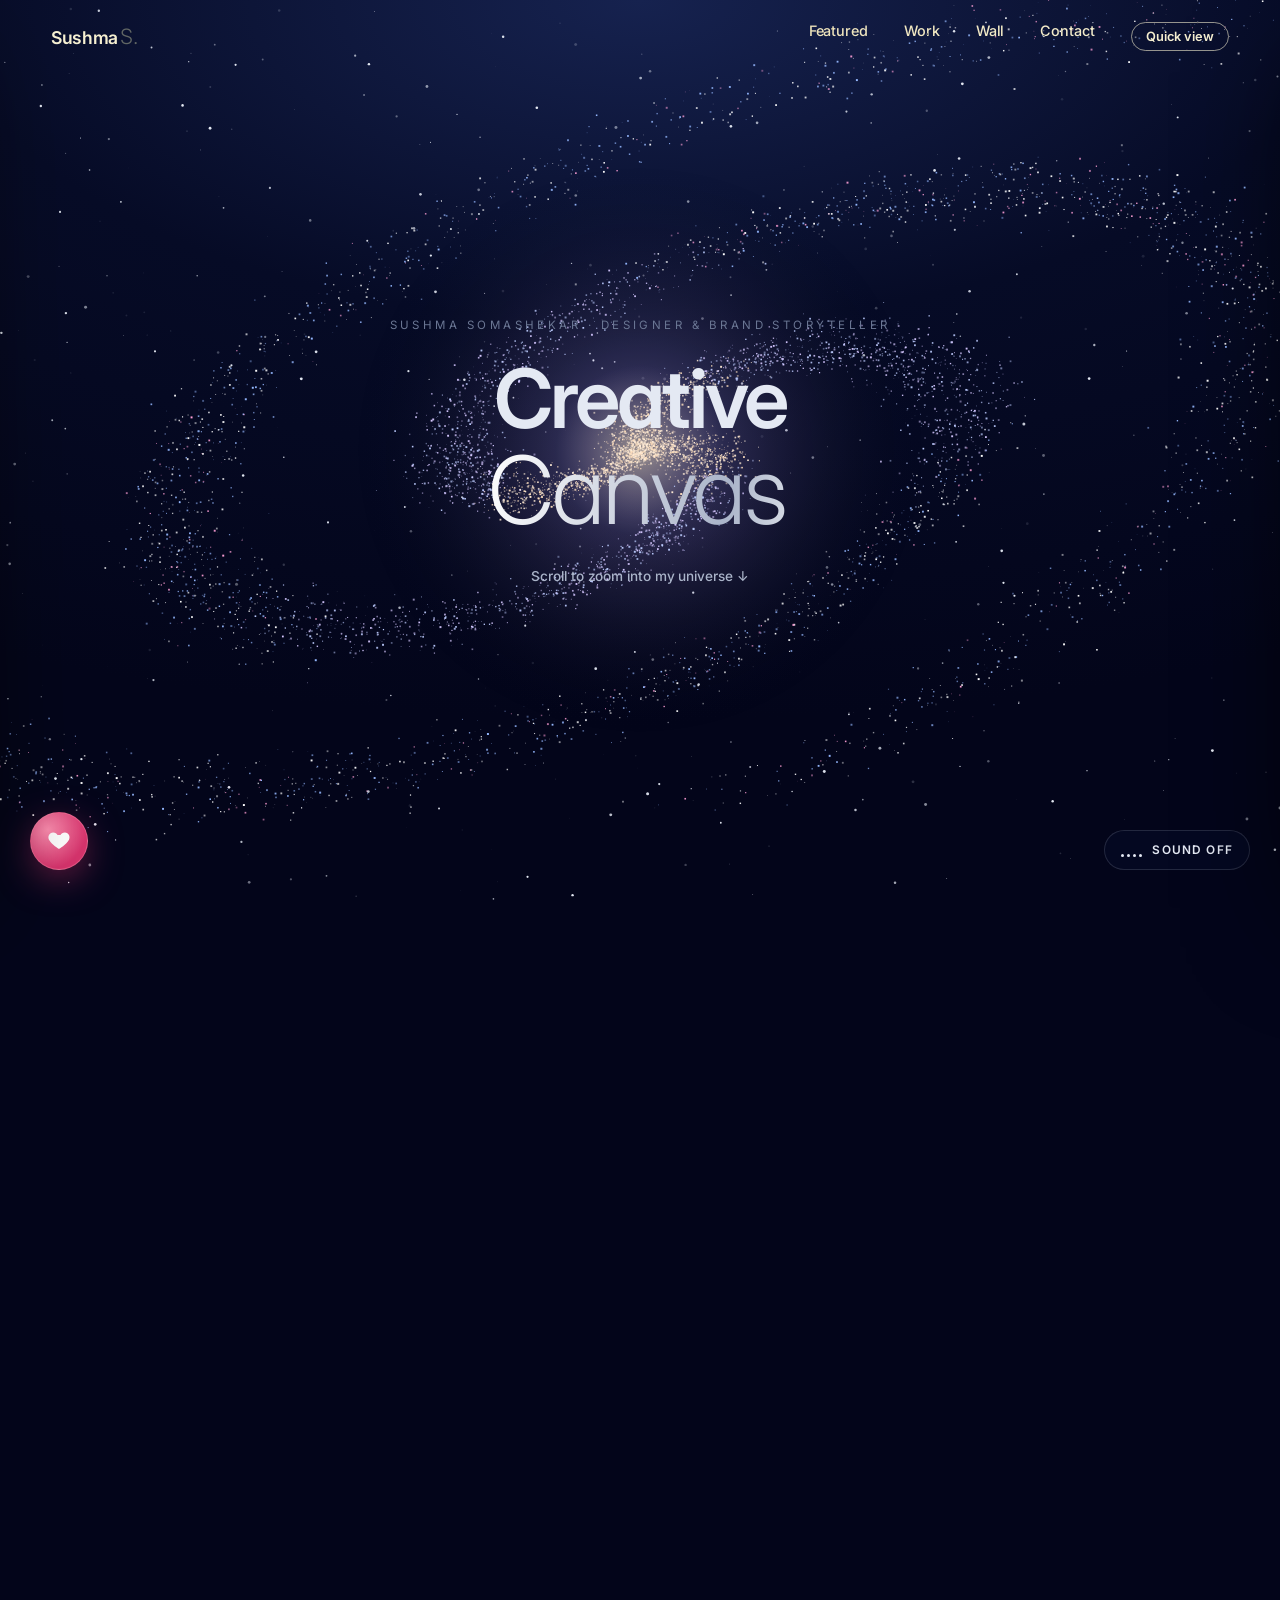
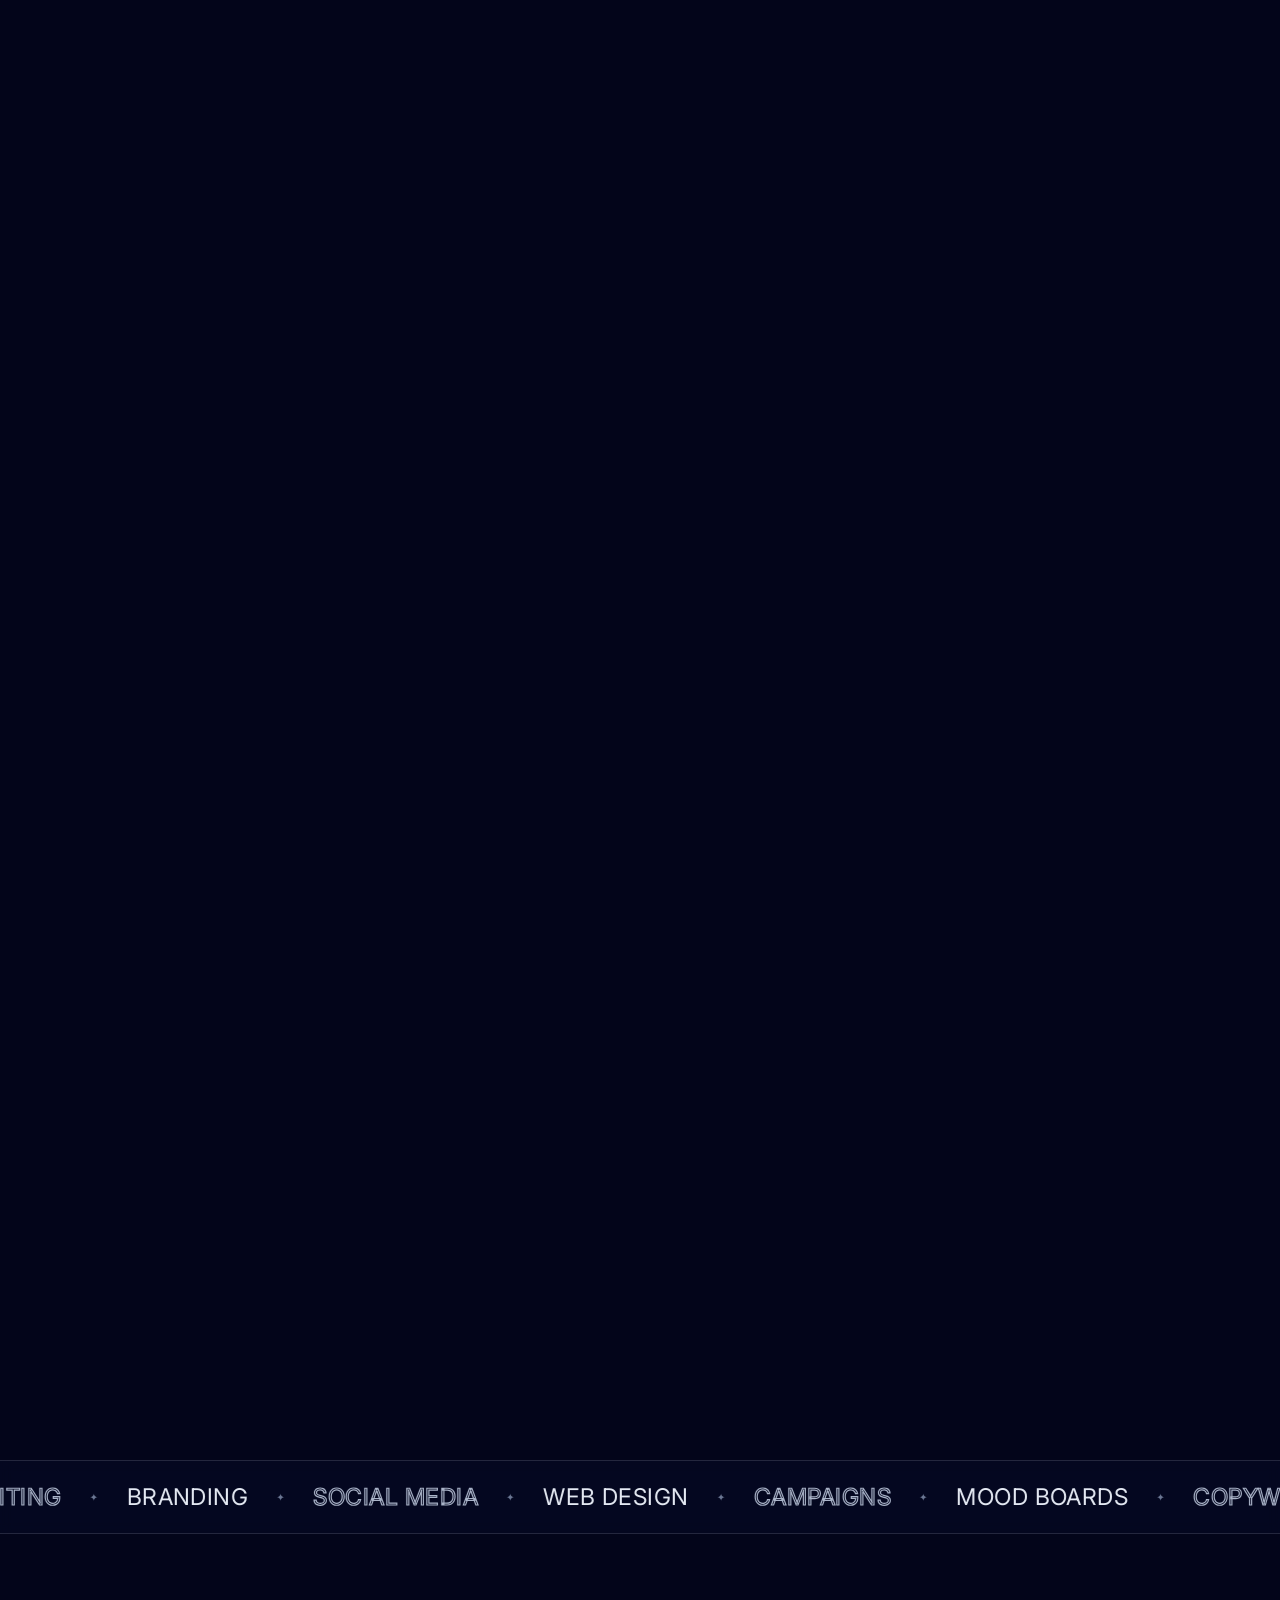
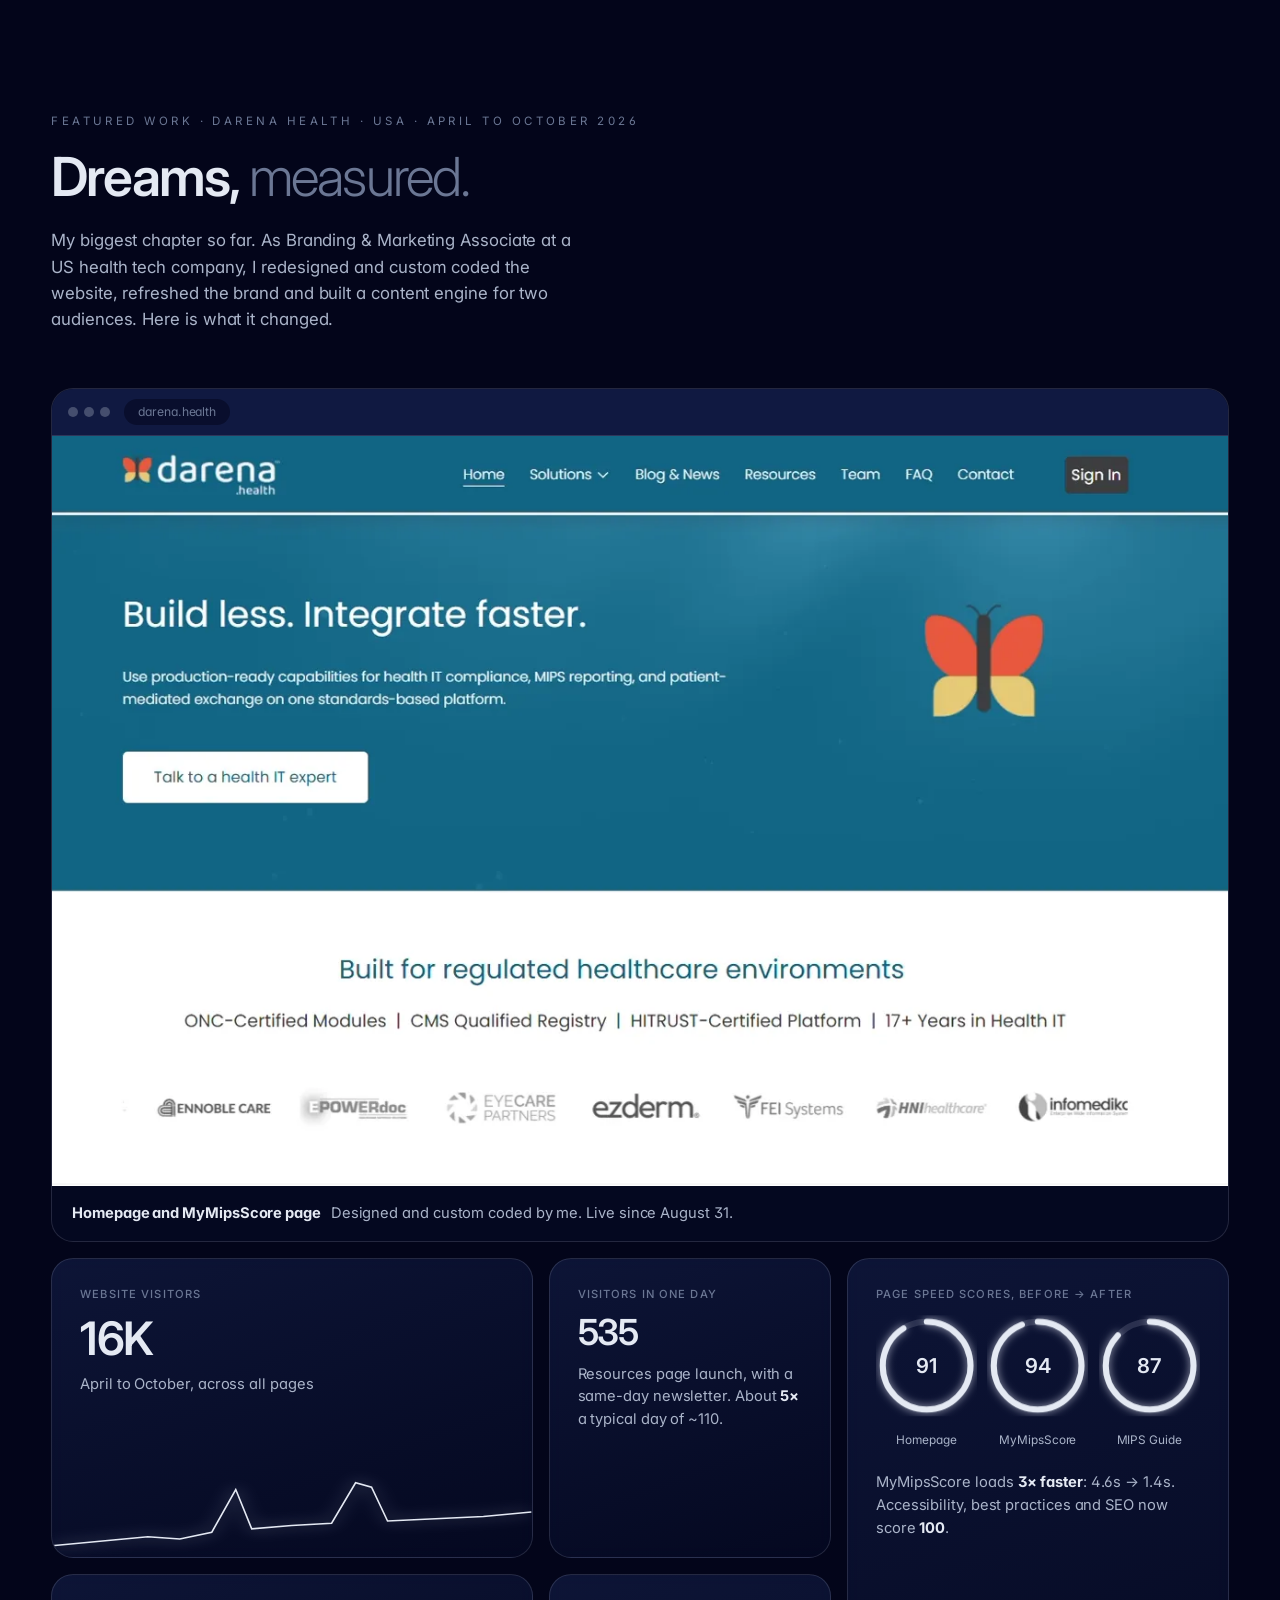
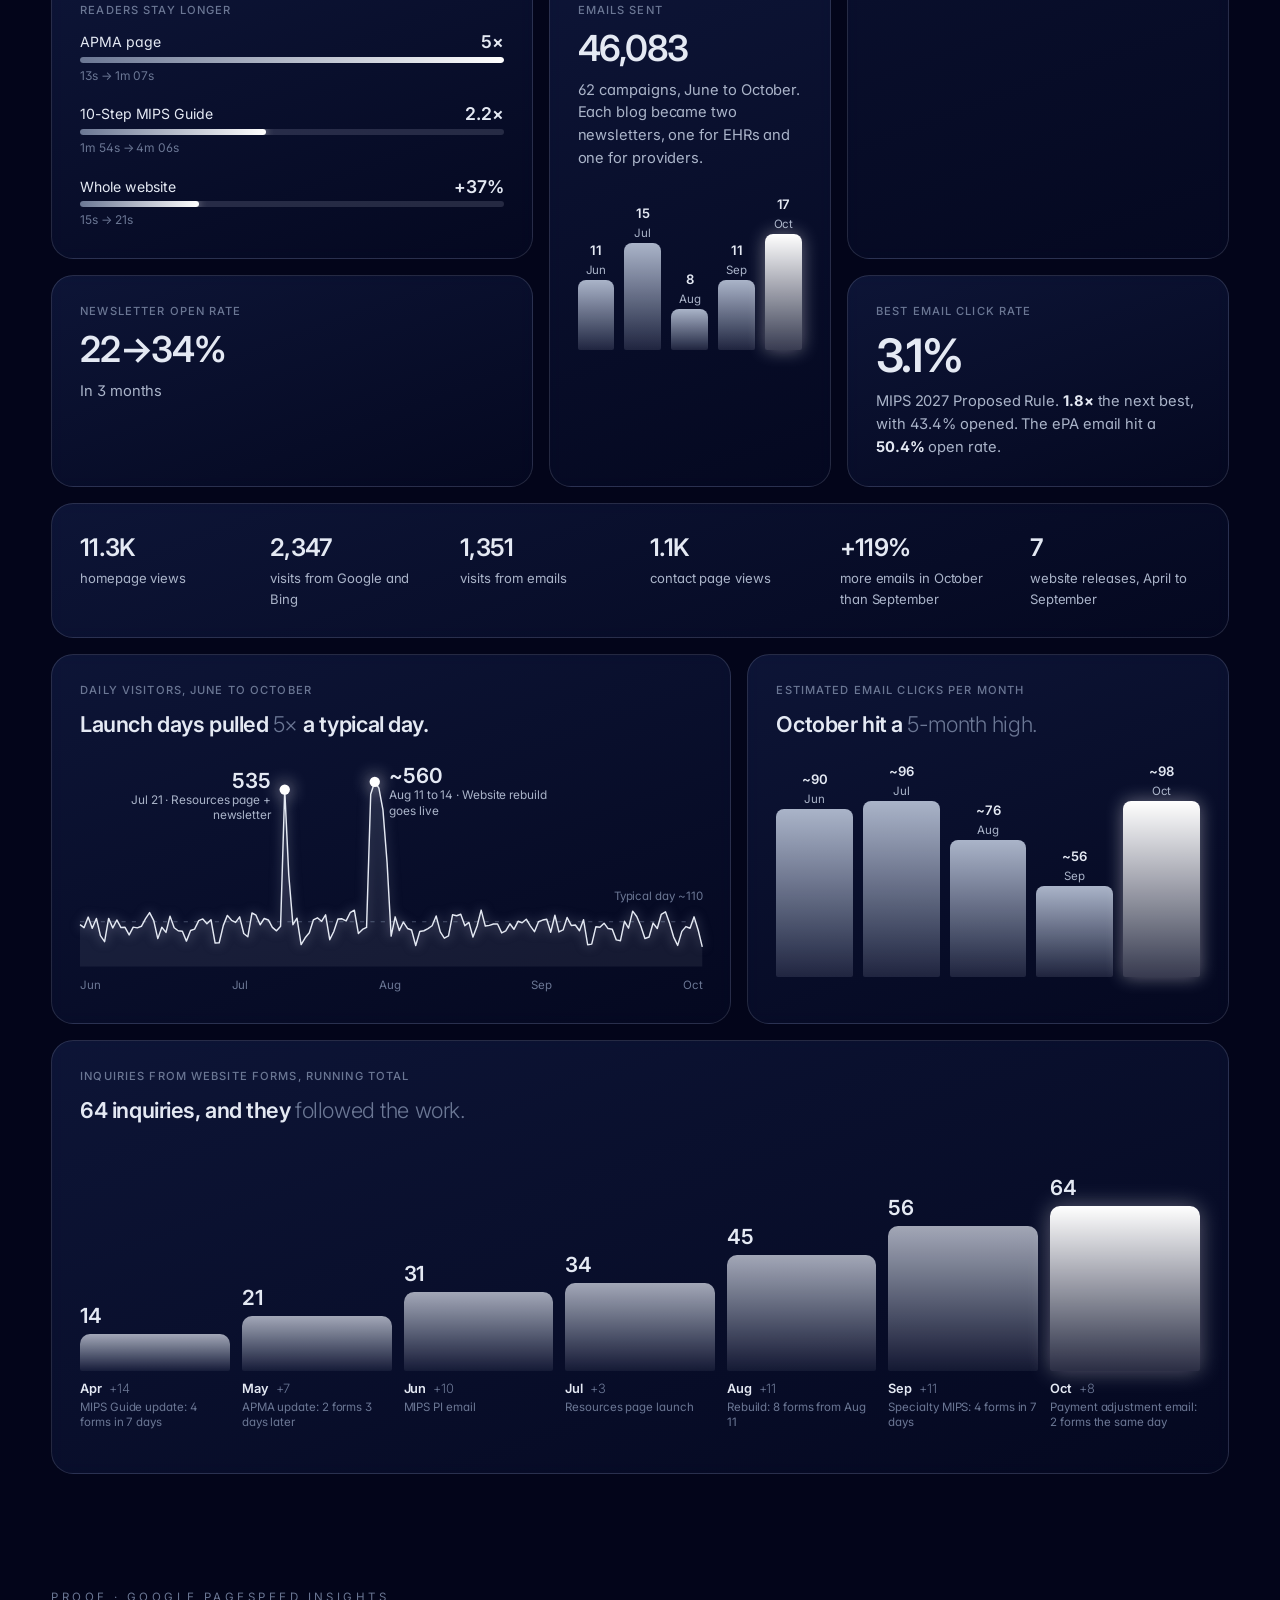
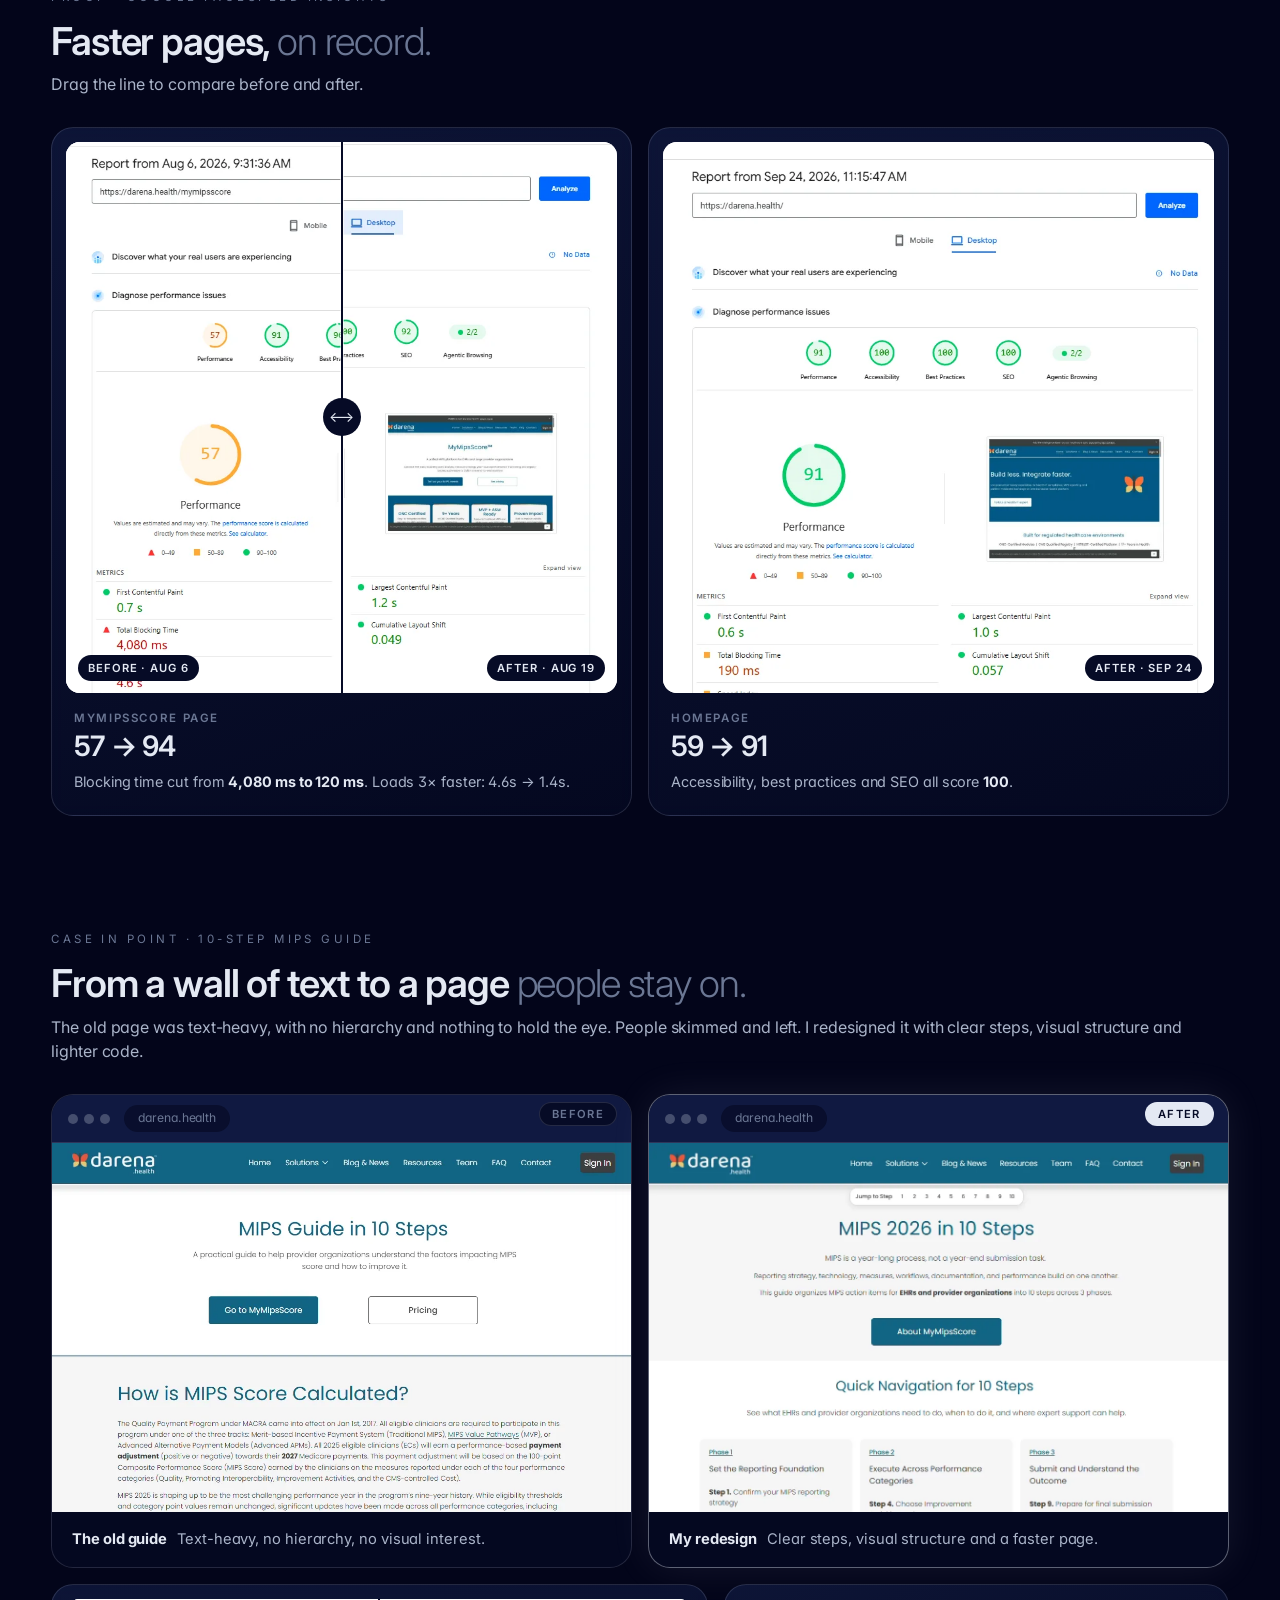
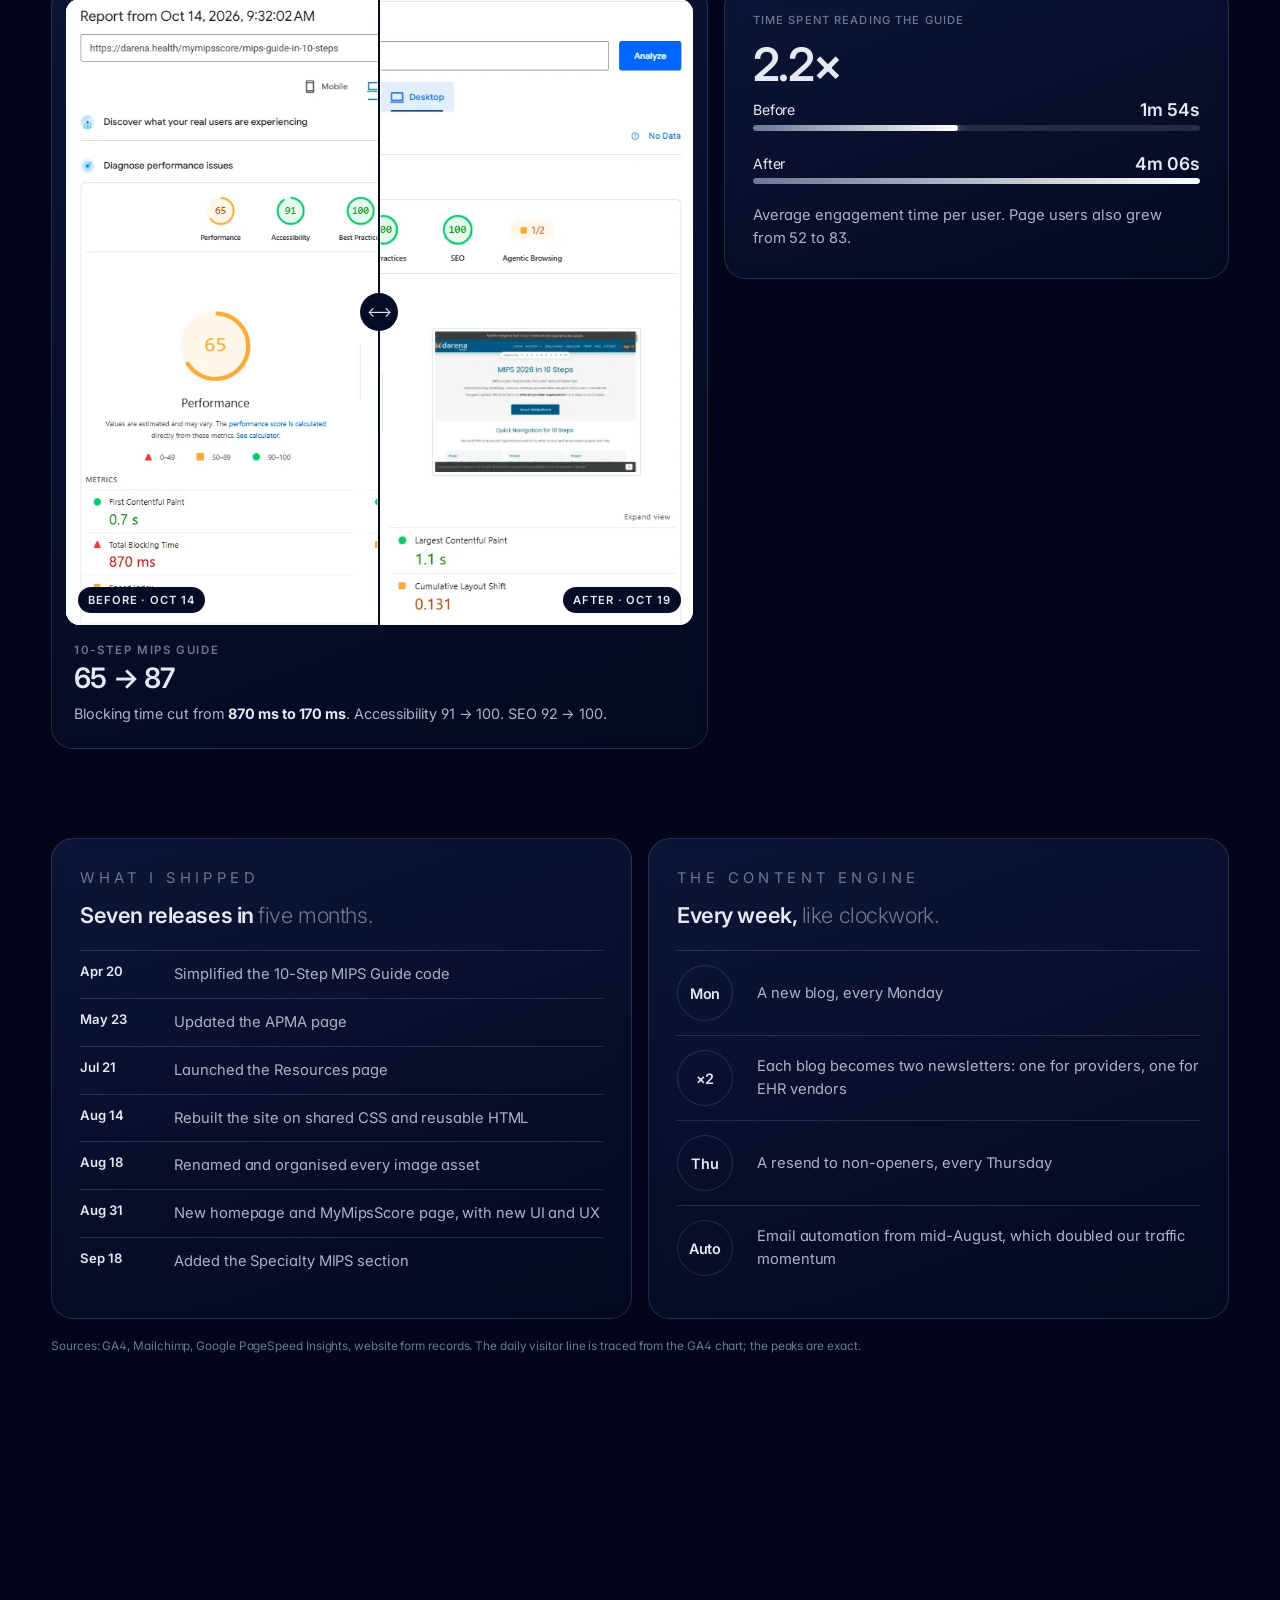
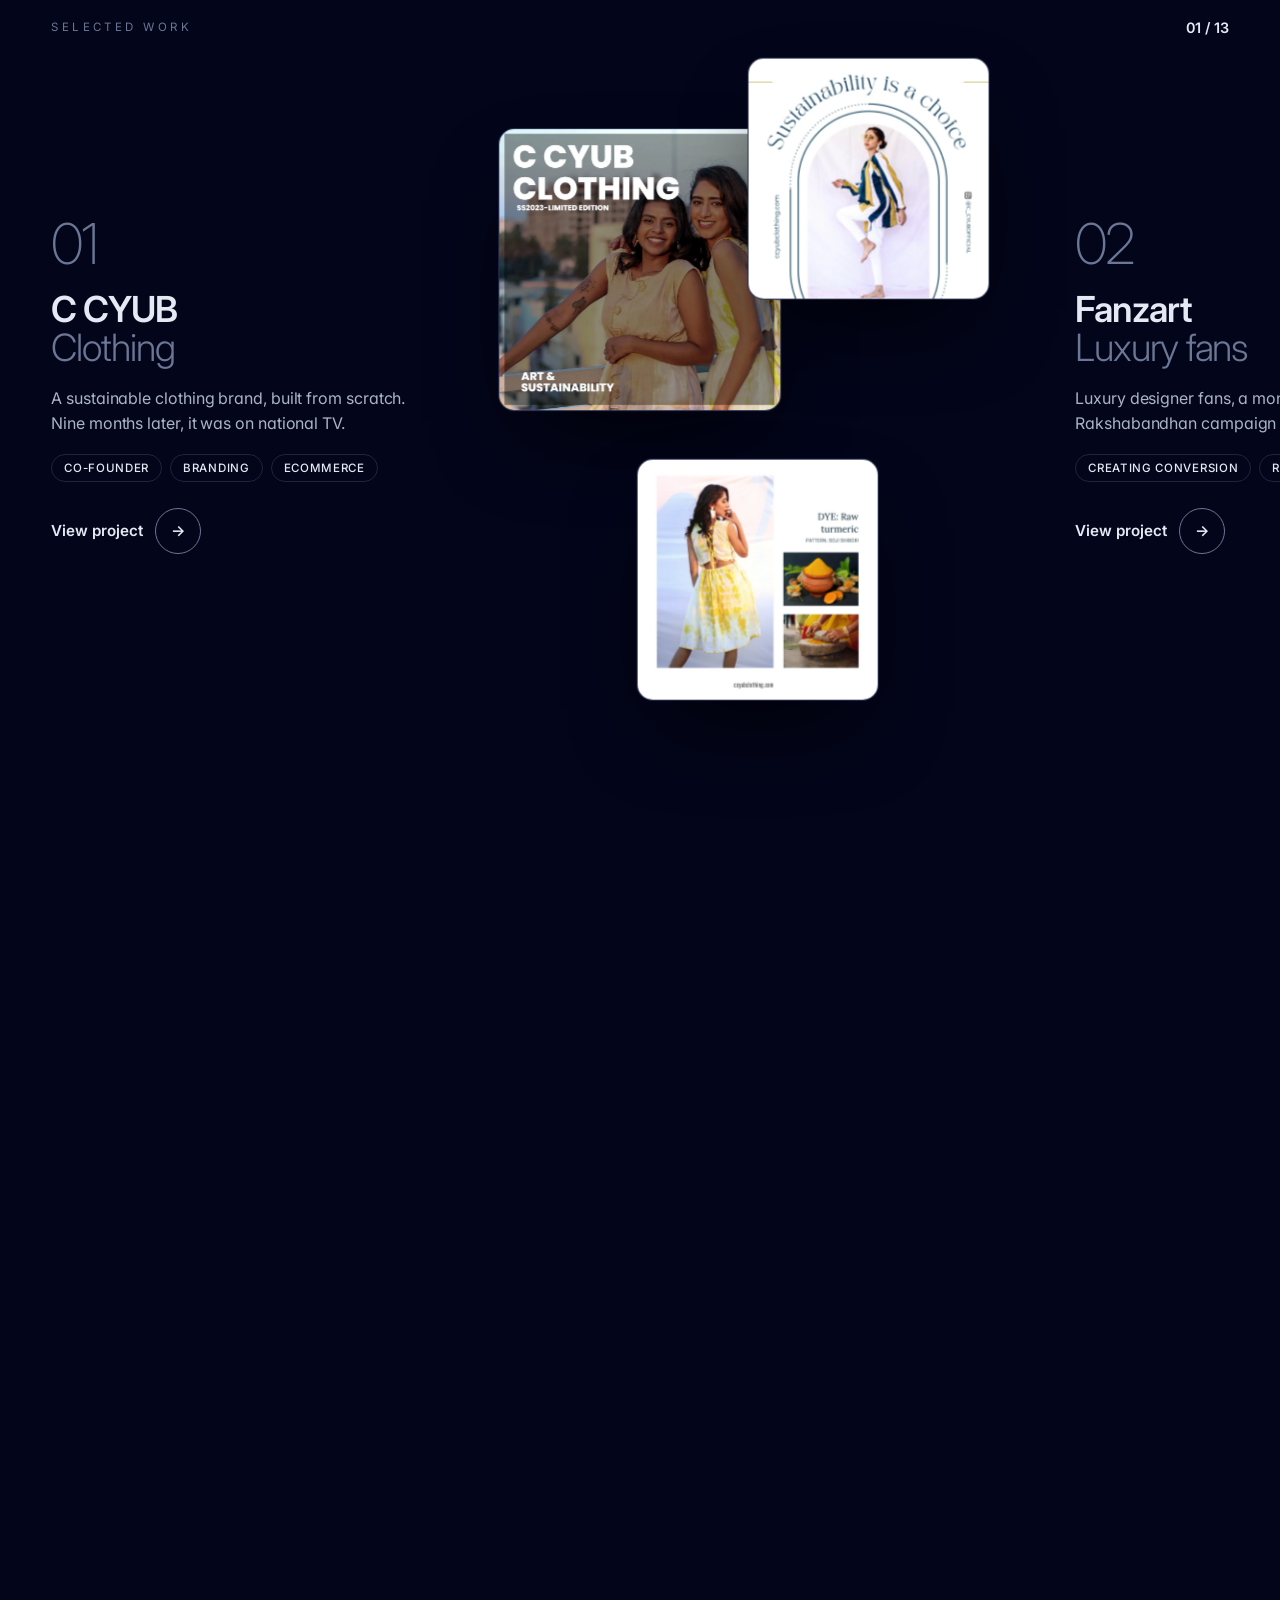
==== commit d3ed1c98: "Say custom coded for Darena; space: card beside hovered constellation, three-blade Fanzart fan, drop" ====
--- a/index.html
+++ b/index.html
@@ -79,7 +79,7 @@
       <div class="impact-head">
         <p class="tag">Featured work · Darena Health · USA · April to October 2026</p>
         <h2>Dreams, <em>measured.</em></h2>
-        <p class="impact-sub">My biggest chapter so far. As Branding &amp; Marketing Associate at a US health tech company, I redesigned and hand-coded the website, refreshed the brand and built a content engine for two audiences. Here is what it changed.</p>
+        <p class="impact-sub">My biggest chapter so far. As Branding &amp; Marketing Associate at a US health tech company, I redesigned and custom coded the website, refreshed the brand and built a content engine for two audiences. Here is what it changed.</p>
       </div>
 
       <div class="d-films" id="d-films"></div>
--- a/css/style.css
+++ b/css/style.css
@@ -566,3 +566,9 @@
 .d-badge { top: 7px; left: auto; right: 14px; padding: 4px 12px; }
 @media (max-width: 760px) { .b-open, .b-click { grid-column: span 12; } }
 .hero-title, .hero-title .line, .hero-title span { text-transform: none; }
+.lay-q .pm:nth-child(1) { width: 46%; aspect-ratio: 1; left: 0; top: 4%; }
+.lay-q .pm:nth-child(2) { width: 40%; aspect-ratio: 1; right: 2%; top: 0; z-index: 2; }
+.lay-q .pm:nth-child(3) { width: 42%; aspect-ratio: 1; left: 30%; bottom: 0; z-index: 3; }
+.lay-q .pm:nth-child(1) { width: 56%; left: 0; top: 10%; }
+.lay-q .pm:nth-child(2) { width: 48%; right: 0; top: 0; }
+.lay-q .pm:nth-child(3) { width: 48%; left: 26%; top: auto; bottom: 2%; }
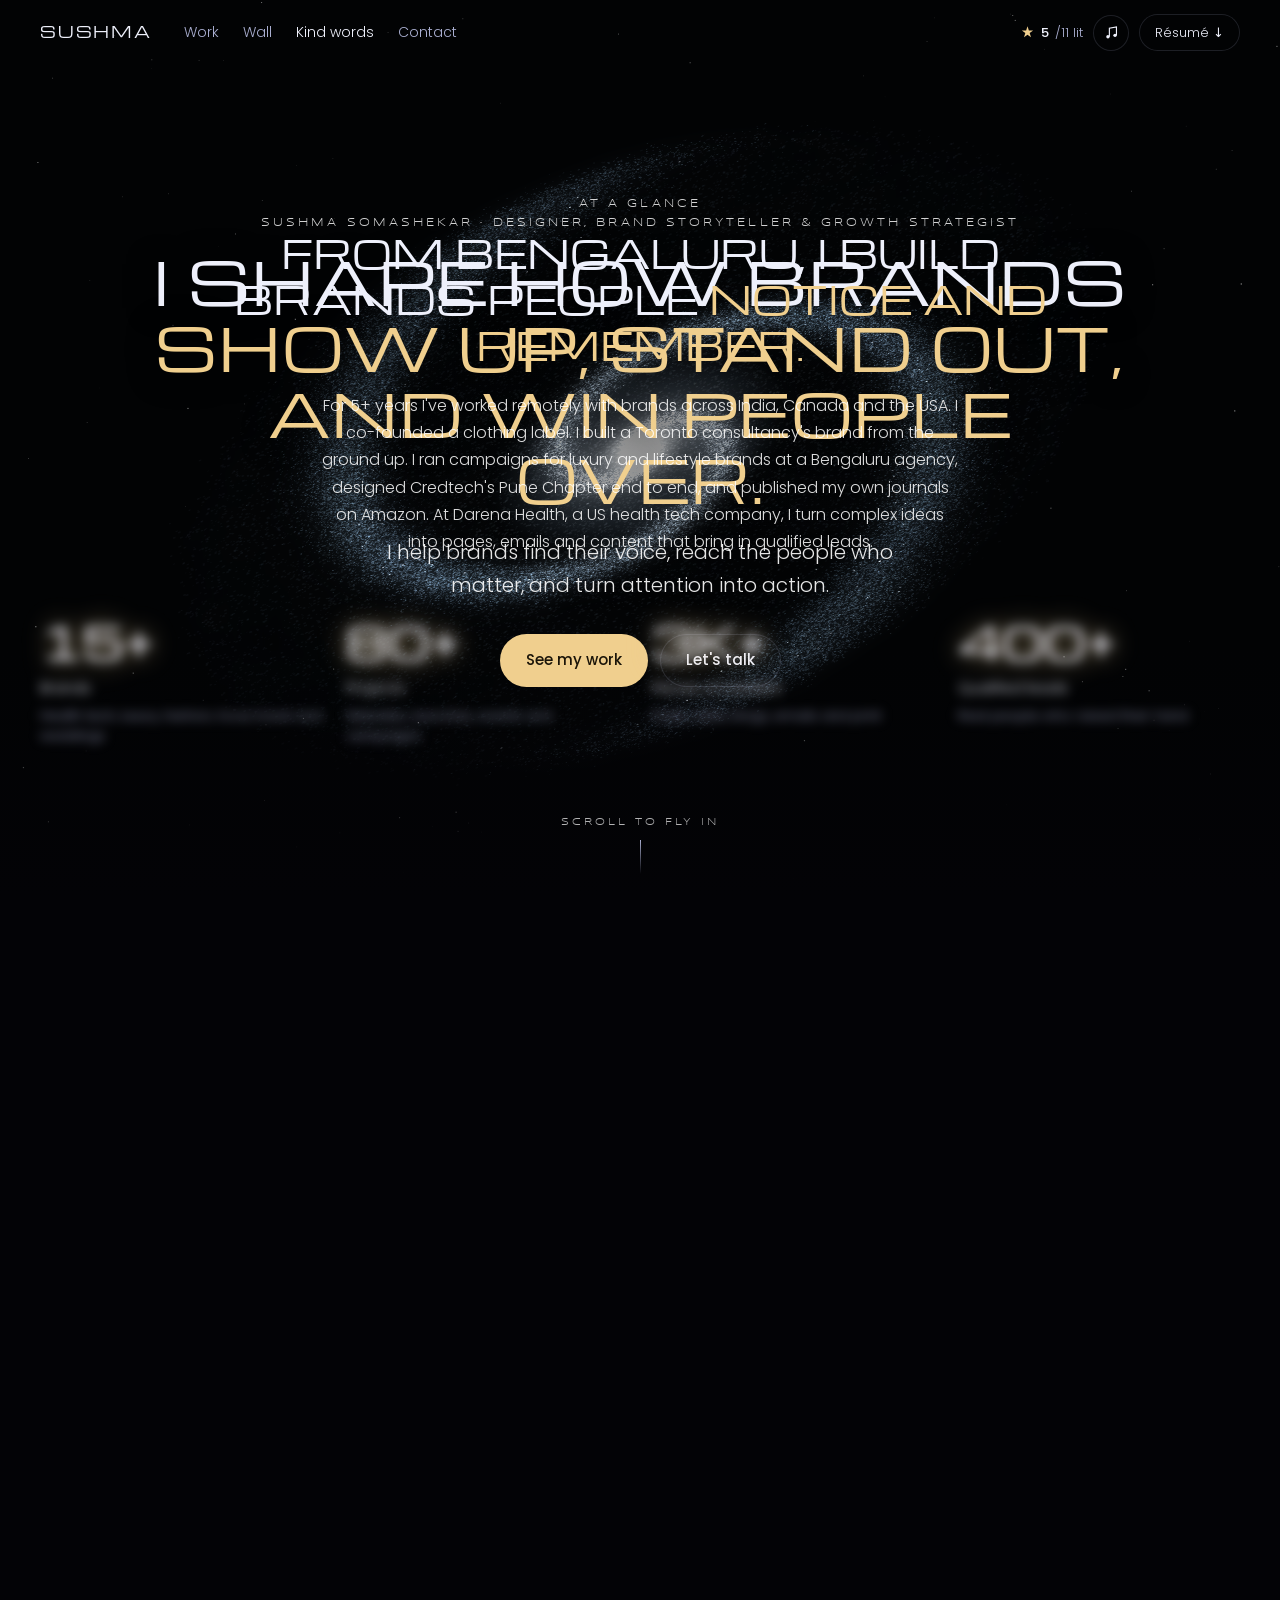
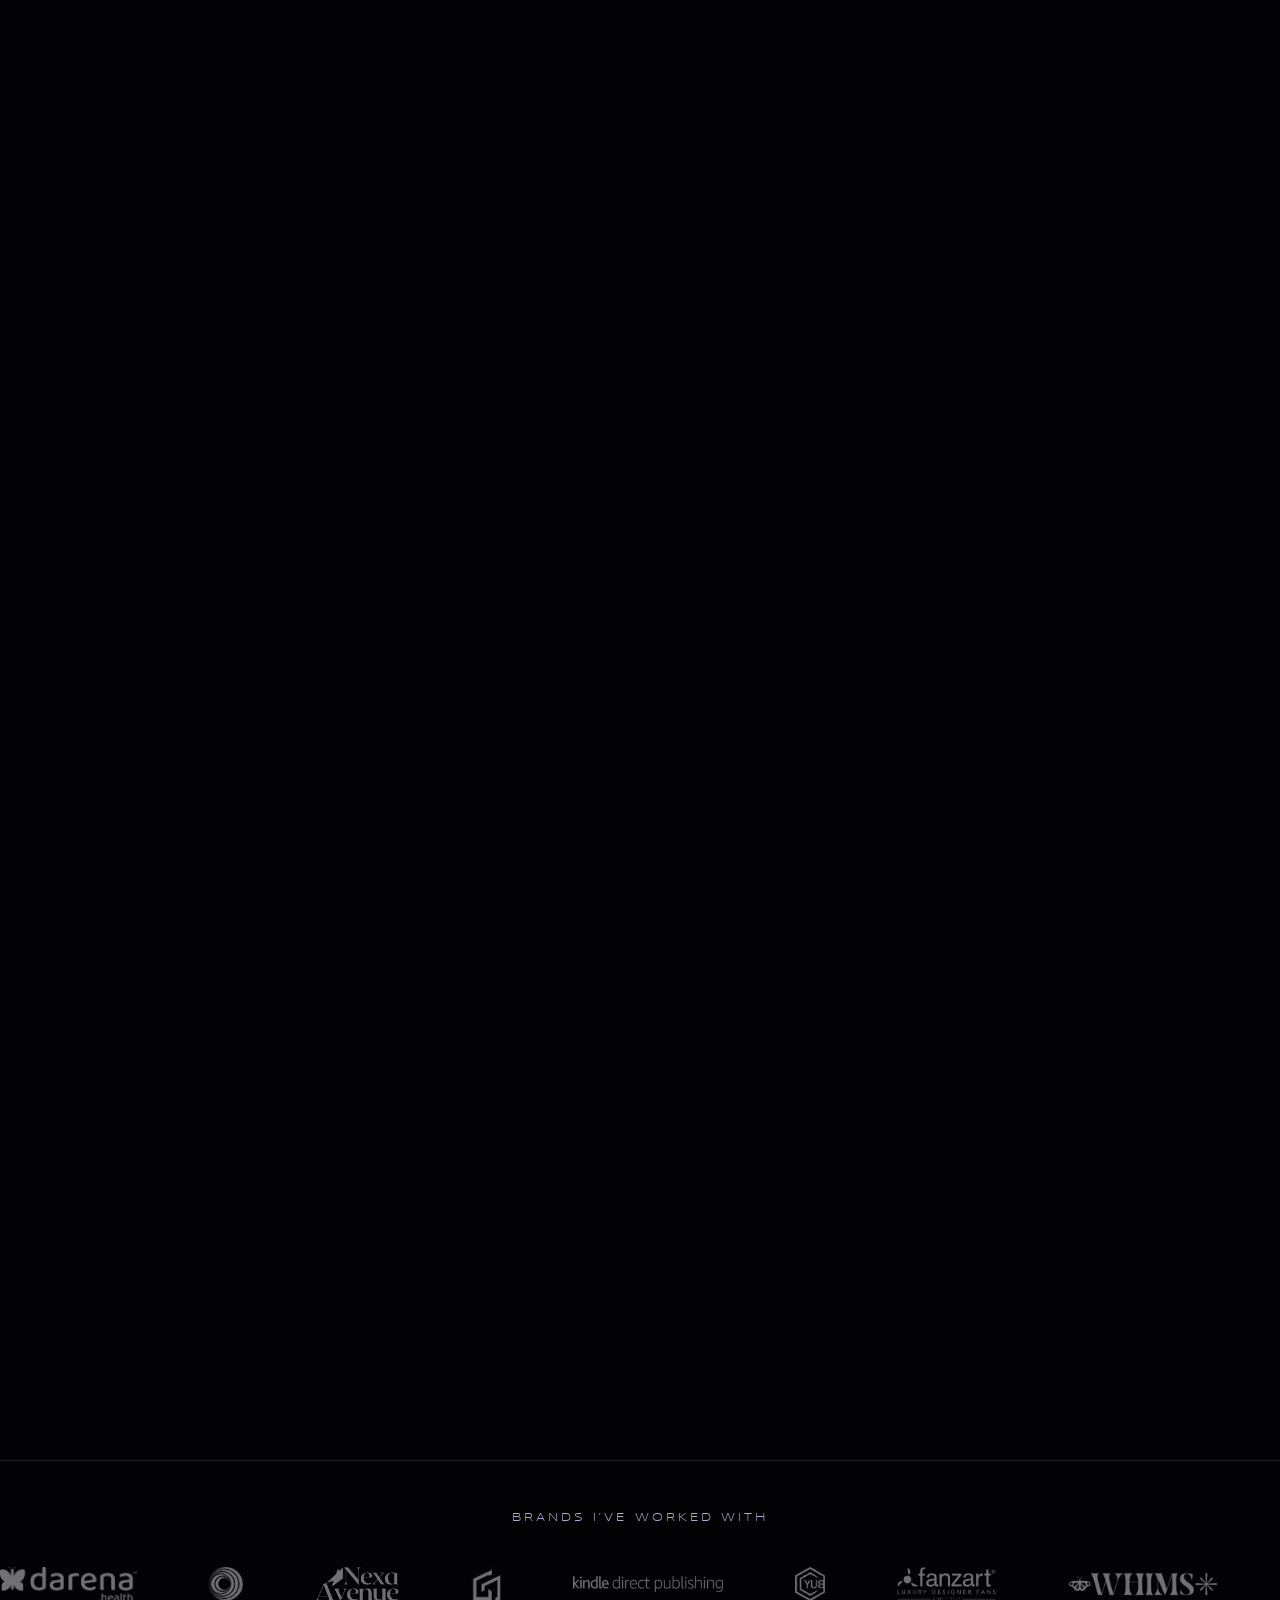
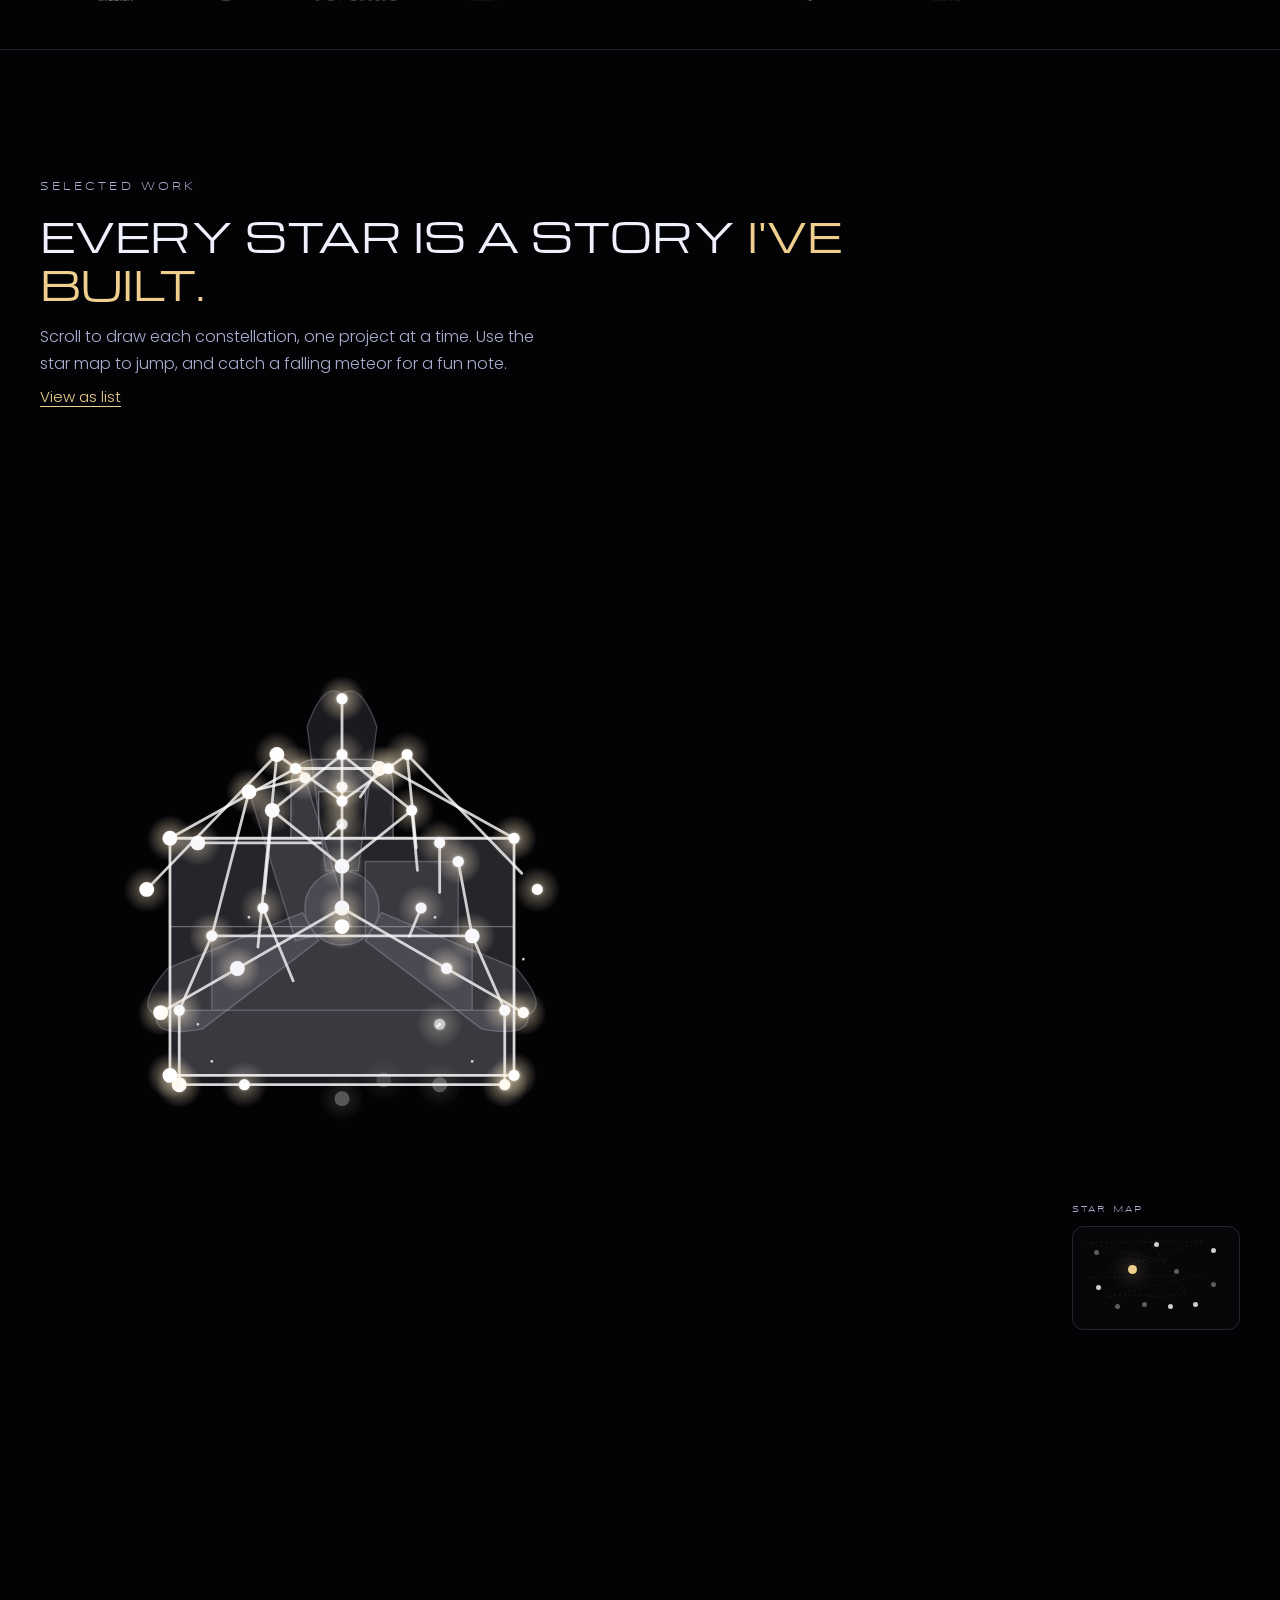
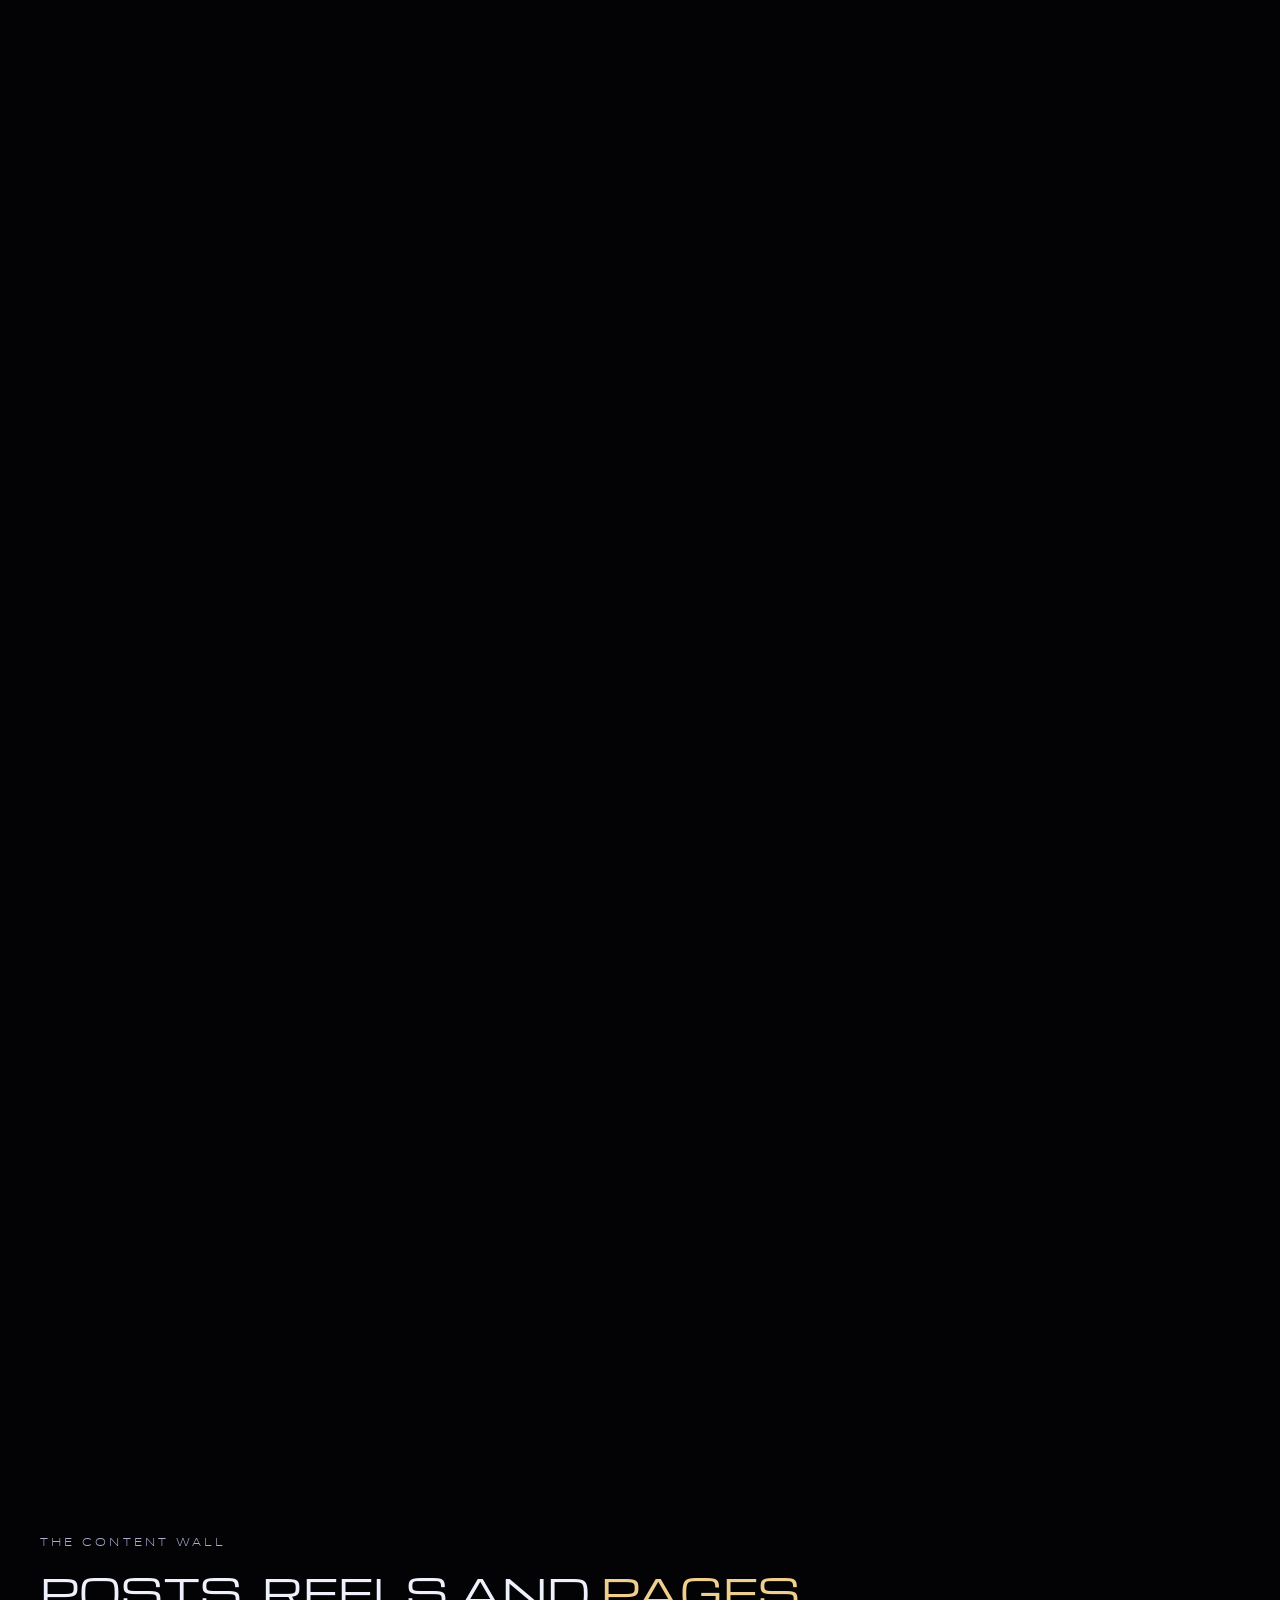
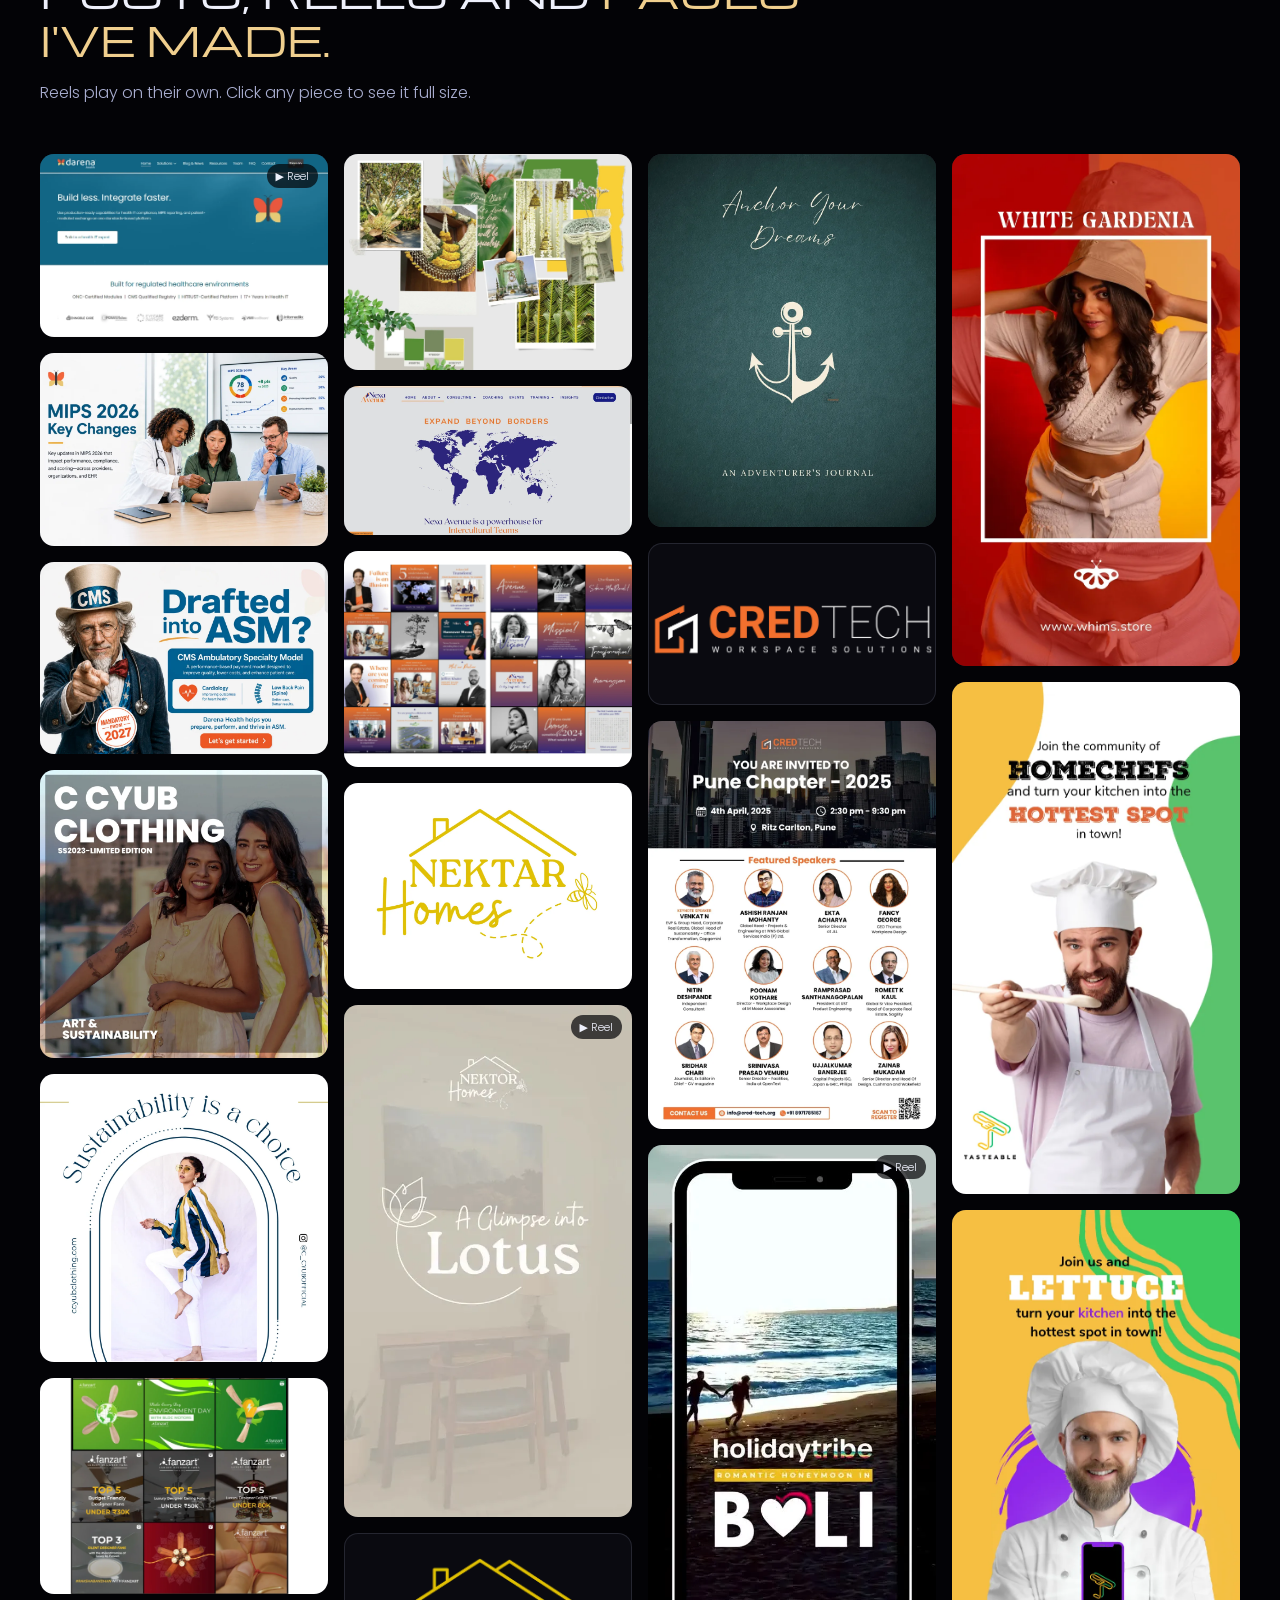
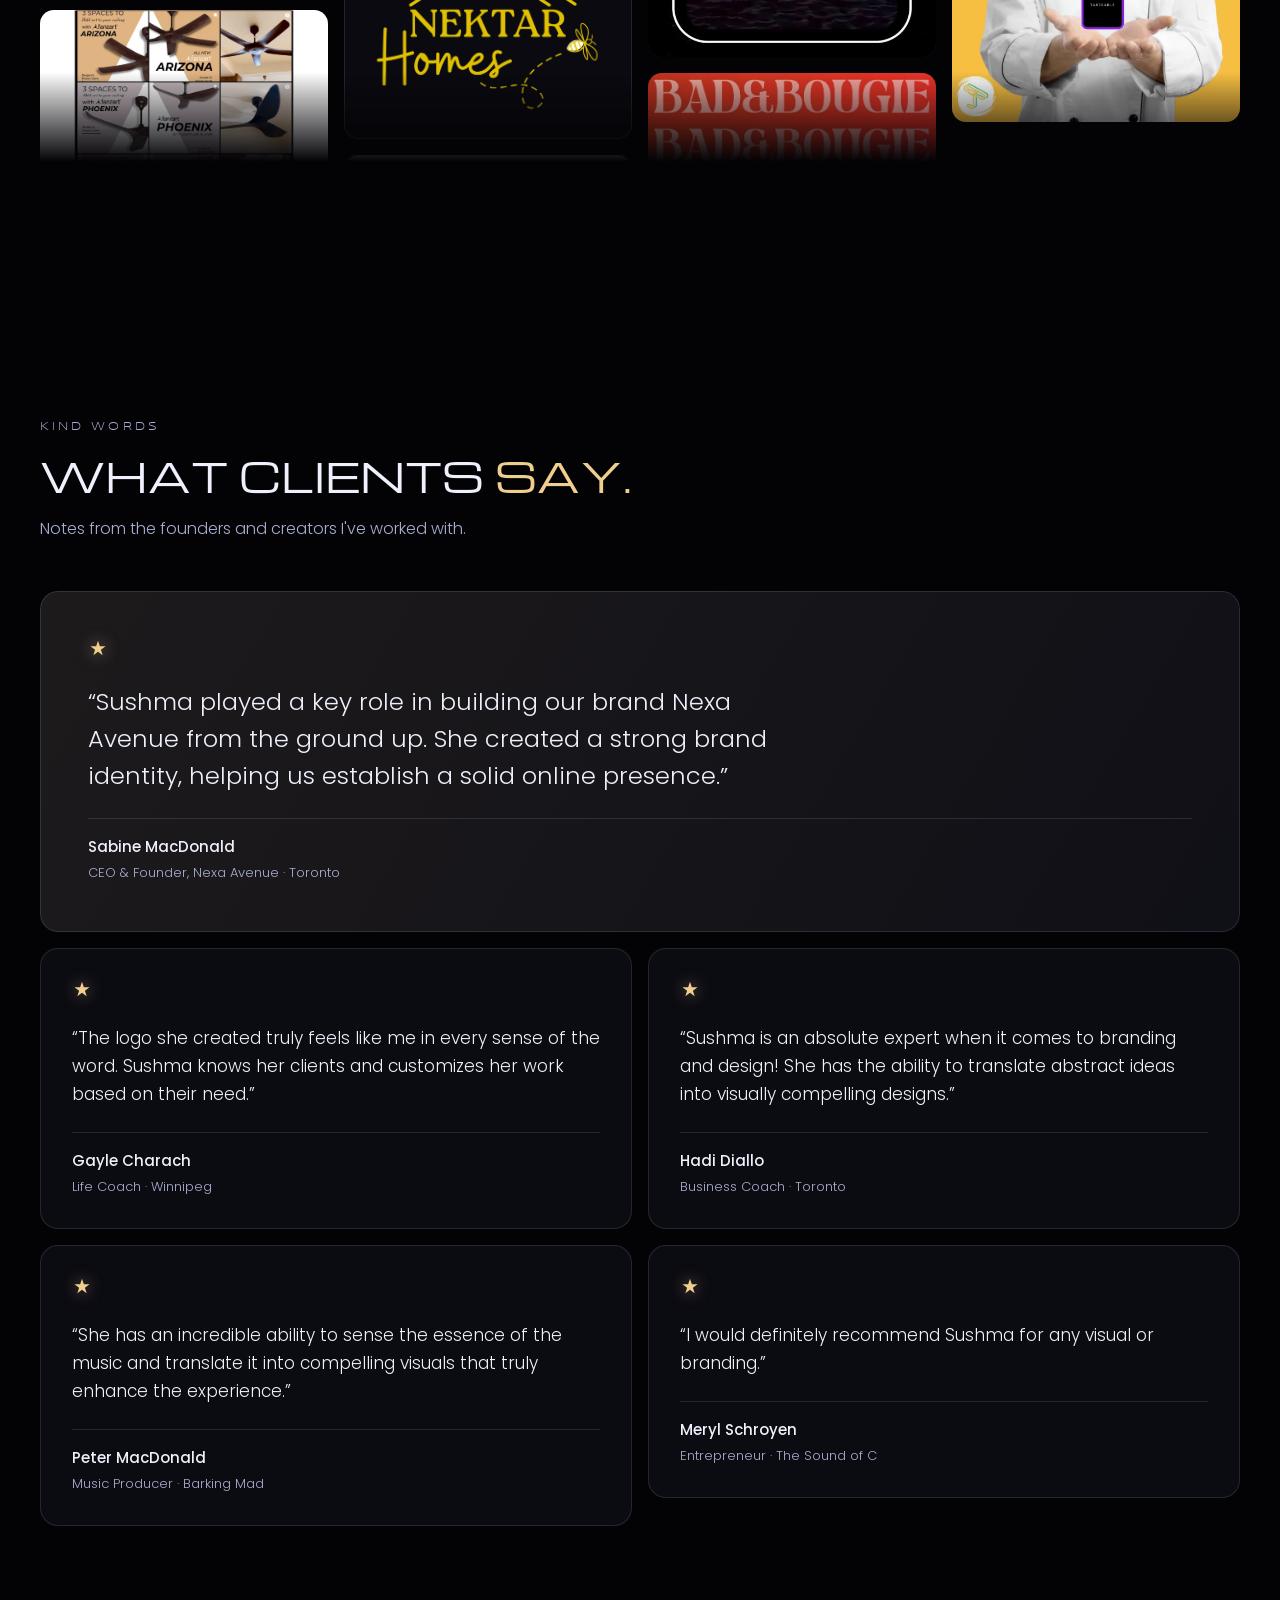
==== commit 4d889f88: "Go live: space site becomes the main site, old site kept at /classic/ Co-Authored-By: Claude Opus 5." ====
--- a/index.html
+++ b/index.html
@@ -1,427 +1,138 @@
 <!doctype html>
 <html lang="en">
 <head>
-  <meta charset="utf-8">
-  <meta name="viewport" content="width=device-width, initial-scale=1">
-  <title>Sushma Somashekar | Creative Canvas</title>
-  <meta name="description" content="Creative Canvas: the design, branding and marketing work of Sushma Somashekar.">
-  <meta property="og:title" content="Sushma Somashekar | Creative Canvas">
-  <meta property="og:description" content="Design that feels like colour, chaos and calm. Branding, social media, web design and campaigns.">
-  <meta property="og:image" content="assets/img/whims-3.webp">
-  <link rel="icon" href="data:image/svg+xml,<svg xmlns='http://www.w3.org/2000/svg' viewBox='0 0 32 32'><rect width='32' height='32' rx='8' fill='%230a1230'/><path d='M16 5l2.6 7.9H27l-6.8 4.9 2.6 8L16 21l-6.8 4.8 2.6-8L5 12.9h8.4z' fill='%23dfe5f0'/></svg>">
-  <link rel="preconnect" href="https://fonts.googleapis.com">
-  <link rel="preconnect" href="https://fonts.gstatic.com" crossorigin>
-  <link href="https://fonts.googleapis.com/css2?family=Inter:wght@200;300;400;500;600&display=swap" rel="stylesheet">
-  <link rel="stylesheet" href="css/style.css">
+<meta charset="utf-8">
+<meta name="viewport" content="width=device-width, initial-scale=1">
+<title>Sushma Somashekar · I shape how brands show up, stand out and win people over</title>
+<meta name="description" content="Sushma Somashekar: designer, brand storyteller and growth strategist. I help brands find their voice, reach the people who matter, and turn attention into action.">
+<meta property="og:type" content="website">
+<meta property="og:title" content="Sushma Somashekar · I shape how brands show up, stand out and win people over">
+<meta property="og:description" content="15+ brands, 80+ projects, 3K+ pieces of content, 400+ qualified leads. Explore my work, one constellation at a time.">
+<meta property="og:image" content="https://sushmasomashekar082-designer.github.io/portfolio/assets/img/og.jpg">
+<meta name="twitter:card" content="summary_large_image">
+<meta name="theme-color" content="#030306">
+<link rel="icon" href="favicon.svg" type="image/svg+xml">
+<link rel="preload" href="assets/fonts/Michroma-Regular.woff2" as="font" type="font/woff2" crossorigin>
+<link rel="preload" href="assets/fonts/Poppins-Regular.woff2" as="font" type="font/woff2" crossorigin>
+<link rel="stylesheet" href="css/space.css?v=d7">
 </head>
-<body class="is-loading">
-  <canvas id="sky" aria-hidden="true"></canvas>
-  <div class="cursor" aria-hidden="true"><span class="cursor-label">View</span></div>
+<body>
+<a class="skip" href="#work">Skip to projects</a>
+<canvas id="deep" aria-hidden="true"></canvas>
+<canvas id="comet" aria-hidden="true"></canvas>
+<canvas id="warp" aria-hidden="true"></canvas>
 
-  <!-- Intro -->
-  <div class="loader" aria-hidden="true">
-    <div class="loader-inner">
-      <span class="loader-star">✦</span>
-      <p>Creative <em>Canvas</em></p>
+<header class="nav" id="nav">
+  <a class="brand" href="#top">Sushma</a>
+  <nav class="links" aria-label="Main">
+    <a href="#work">Work</a><a href="#wall">Wall</a><a href="#words">Kind words</a><a href="#contact">Contact</a>
+  </nav>
+  <div class="nav-r">
+    <span class="lit" id="lit" title="Constellations you've explored"><svg viewBox="0 0 24 24" aria-hidden="true"><path d="M12 2l2.2 6.8H21l-5.5 4 2.1 6.7L12 15.4l-5.6 4.1 2.1-6.7-5.5-4h6.8z"/></svg><b id="lit-n">0</b>/11 lit</span>
+    <button class="icon" id="music" aria-pressed="false" aria-label="Play music"><svg viewBox="0 0 24 24" aria-hidden="true"><path d="M9 18V6l10-2v12" fill="none" stroke="currentColor" stroke-width="1.6"/><circle cx="7" cy="18" r="2.4"/><circle cx="17" cy="16" r="2.4"/></svg></button>
+    <a class="btn-sm" href="assets/Sushma-Somashekar-Resume.pdf" download>Résumé ↓</a>
+  </div>
+</header>
+
+<main>
+  <!-- 1. OPENING -->
+  <section class="hero" id="top">
+    <div class="hero-pin" id="hero-pin">
+    <canvas id="galaxy" aria-hidden="true"></canvas>
+    <div class="hero-in" id="hero-in">
+      <p class="label" id="h-label">Sushma Somashekar · Designer, brand storyteller &amp; growth strategist</p>
+      <h1 class="title"><span id="h-a">I shape how brands</span> <span class="acc" id="h-b">show up, stand out, and win people over.</span></h1>
+      <p class="lede" id="h-lede">I help brands find their voice, reach the people who matter, and turn attention into action.</p>
+      <div class="ctas" id="h-ctas"><a class="btn" href="#work">See my work</a><a class="btn ghost" href="#contact">Let's talk</a></div>
     </div>
-  </div>
-
-  <header class="nav">
-    <a class="logo" href="#top" aria-label="Back to top">Sushma<em>S.</em></a>
-    <nav>
-      <a href="#impact">Featured</a>
-      <a href="#work">Work</a>
-      <a href="#wall">Wall</a>
-      <a href="#contact">Contact</a>
-      <button class="quick-btn" id="quick-btn" aria-controls="quick" aria-expanded="false">Quick view</button>
-    </nav>
-  </header>
-
-  <main id="top">
-    <!-- COSMOS: milky way zooms into a planetary system -->
-    <section class="cosmos" id="cosmos">
-      <div class="cosmos-sticky">
-        <canvas id="galaxy" aria-hidden="true"></canvas>
-        <div class="cosmos-intro">
-          <p class="tag">Sushma Somashekar · Designer &amp; brand storyteller</p>
-          <h1 class="hero-title">
-            <span class="line"><span>Creative</span></span>
-            <span class="line"><span><em>Canvas</em></span></span>
-          </h1>
-          <p class="cosmos-hint">Scroll to zoom into my universe <span>↓</span></p>
-        </div>
-        <div class="system" id="system">
-          <svg class="orbits" id="orbits" aria-hidden="true"></svg>
-          <button class="sun" id="sun" aria-label="About me: open my journey"><span>S</span></button>
-          <div id="planets"></div>
-        </div>
-        <p class="system-caption" id="system-caption">Seven worlds, seven chapters. <b>Hover a planet</b>, click to explore.</p>
-        <div class="planet-card" id="planet-card" aria-live="polite" hidden>
-          <button class="pc-close" aria-label="Close">×</button>
-          <p class="tag" id="pc-years"></p>
-          <h3 id="pc-title"></h3>
-          <p id="pc-line"></p>
-          <div class="pc-brands" id="pc-brands"></div>
-        </div>
-      </div>
-    </section>
-
-    <!-- MARQUEE -->
-    <div class="marquee" aria-hidden="true">
-      <div class="marquee-track" data-marquee>
-        <span>Branding</span><i>✦</i><span class="o">Social media</span><i>✦</i><span>Web design</span><i>✦</i><span class="o">Campaigns</span><i>✦</i><span>Mood boards</span><i>✦</i><span class="o">Copywriting</span><i>✦</i>
-        <span>Branding</span><i>✦</i><span class="o">Social media</span><i>✦</i><span>Web design</span><i>✦</i><span class="o">Campaigns</span><i>✦</i><span>Mood boards</span><i>✦</i><span class="o">Copywriting</span><i>✦</i>
+    <p class="scroll-cue">Scroll to fly in</p>
+    <div class="ov" id="ov" aria-label="At a glance">
+      <div class="ov-in">
+        <p class="label ov-t">At a glance</p>
+        <h2 class="ov-h ov-t">From Bengaluru, I build brands people <span>notice and remember.</span></h2>
+        <p class="ov-p ov-t">For 5+ years I've worked remotely with brands across India, Canada and the USA. I co-founded a clothing label. I built a Toronto consultancy's brand from the ground up. I ran campaigns for luxury and lifestyle brands at a Bengaluru agency, designed Credtech's Pune Chapter end to end, and published my own journals on Amazon. At Darena Health, a US health tech company, I turn complex ideas into pages, emails and content that bring in qualified leads.</p>
+        <ul class="ov-stats">
+          <li><b data-count="15" data-suf="+">0</b><span>Brands</span><small>Health tech, luxury, fashion, food, travel and weddings</small></li>
+          <li><b data-count="80" data-suf="+">0</b><span>Projects</span><small>Websites, launches, events and campaigns</small></li>
+          <li><b data-count="3" data-suf="K+">0</b><span>Pieces of content</span><small>Posts, reels, blogs, emails and print</small></li>
+          <li><b data-count="400" data-suf="+">0</b><span>Qualified leads</span><small>Real people who raised their hand</small></li>
+        </ul>
       </div>
     </div>
+    </div>
+  </section>
 
-    <!-- IMPACT: Darena Health, the headline -->
-    <section class="impact" id="impact">
-      <div class="impact-head">
-        <p class="tag">Featured work · Darena Health · USA · April to October 2026</p>
-        <h2>Dreams, <em>measured.</em></h2>
-        <p class="impact-sub">My biggest chapter so far. As Branding &amp; Marketing Associate at a US health tech company, I redesigned and custom coded the website, refreshed the brand and built a content engine for two audiences. Here is what it changed.</p>
+  <!-- 3. LOGOS -->
+  <section class="logos" aria-label="Brands I've worked with"><p class="label center">Brands I've worked with</p><div class="track" id="logos"></div></section>
+
+  <!-- 4. CONSTELLATIONS -->
+  <section class="sec work" id="work">
+    <div class="wrap head">
+      <p class="label">Selected work</p><h2 class="h2">Every star is a story <span>I've built.</span></h2>
+      <p class="intro">Scroll to draw each constellation, one project at a time. Use the star map to jump, and catch a falling meteor for a fun note. <button class="link" id="as-list" aria-pressed="false">View as list</button></p>
+    </div>
+    <div class="sky chapters" id="sky"><div class="ch-stage"><div class="ch-art"><svg id="sky-svg" role="img" aria-label="Constellation for the current project. Click to open it."></svg></div><div class="ch-text" id="ch-text"></div><nav class="ch-map" id="ch-map" aria-label="Star map: jump to a project"></nav></div></div>
+    <div class="wrap list" id="list" hidden></div>
+  </section>
+
+  <!-- 5. CONTENT WALL -->
+  <section class="sec" id="wall">
+    <div class="wrap head"><p class="label">The content wall</p><h2 class="h2">Posts, reels and <span>pages I've made.</span></h2><p class="intro">Reels play on their own. Click any piece to see it full size.</p></div>
+    <div class="wrap wall" id="wall-grid"></div>
+  </section>
+
+  <!-- 6. TESTIMONIALS -->
+  <section class="sec" id="words">
+    <div class="wrap head"><p class="label">Kind words</p><h2 class="h2">What clients <span>say.</span></h2><p class="intro">Notes from the founders and creators I've worked with.</p></div>
+    <div class="wrap notes" id="notes"></div>
+  </section>
+
+  <!-- 7. NEXT -->
+  <section class="sec next" id="next" aria-label="What I aim for next">
+    <div class="wrap nx">
+      <figure class="nx-photo"><img src="assets/img/sushma-profile.png" width="1024" height="1024" alt="Sushma Somashekar at her desk" loading="lazy"></figure>
+      <div class="nx-copy">
+        <p class="label">What I aim for next</p>
+        <h2 class="h2">If you have an idea, let's build it. <span>If you have a company, let's grow it.</span></h2>
+        <p class="lede">If you are still figuring it out, email me. Let's brainstorm over a cup of coffee.</p>
+        <div class="ctas"><a class="btn" href="#contact">Send a signal</a></div>
       </div>
+    </div>
+  </section>
 
-      <div class="d-films" id="d-films"></div>
+  <!-- 8. CONTACT -->
+  <section class="sec contact" id="contact">
+    <div class="wrap">
+      <p class="label">Send a signal</p>
+      <div class="c-grid"><div>
+      <h2 class="h2 big">Let's make your brand <span>impossible to miss.</span></h2>
+      <p class="lede">Open to roles and projects in branding, content and growth. I reply within a day.</p>
+      <div class="ctas"><button class="btn" id="signal">Email me</button><button class="btn ghost" id="copy">Copy email</button><a class="btn ghost" href="https://www.linkedin.com/in/sushma-somashekar-digital-marketing/" target="_blank" rel="noopener">LinkedIn ↗</a></div>
+      </div>
+      <a class="bh" id="bh" href="assets/Sushma-Somashekar-Resume.pdf" download aria-label="Download my résumé"><span class="bh-ring"><span class="bh-disk"></span><span class="bh-core"></span></span><span class="bh-t">Drop into my résumé</span><small>PDF · pulled in by gravity</small></a>
+      </div>
+    </div>
+    <footer class="foot wrap">© 2026 Sushma Somashekar. Made with stardust and Poppins.</footer>
+  </section>
+</main>
 
-      <div class="bento">
-        <article class="b b-visitors">
-          <span class="k">Website visitors</span>
-          <span class="big" data-count="16" data-suffix="K">0</span>
-          <p>April to October, across all pages</p>
-          <svg class="spark" viewBox="0 0 300 80" preserveAspectRatio="none" aria-hidden="true">
-            <path d="M0 70 L30 66 L60 62 L80 64 L100 58 L115 20 L125 55 L150 52 L175 50 L190 14 L200 18 L210 48 L240 46 L270 44 L300 40" />
-          </svg>
-        </article>
+<a class="totop" href="#top" aria-label="Back to top"><svg viewBox="0 0 24 24" aria-hidden="true"><path d="M12 2.8l2.6 6.2 6.6.5-5 4.4 1.6 6.5L12 16.9l-5.8 3.5 1.6-6.5-5-4.4 6.6-.5z"/></svg></a>
+<button class="meteor" id="shoot" aria-label="Catch the falling meteor for a fun note"><span class="m-trail"></span><span class="m-head"></span><span class="m-tag">Click me</span></button>
+<div class="toast" id="toast" role="status"></div>
 
-        <article class="b b-day">
-          <span class="k">Visitors in one day</span>
-          <span class="big" data-count="535">0</span>
-          <p>Resources page launch, with a same-day newsletter. About <strong>5×</strong> a typical day of ~110.</p>
-        </article>
+<!-- project tab -->
+<aside class="tab" id="tab" aria-live="polite"><button class="x" data-close-tab aria-label="Close">×</button><div id="tab-body"></div></aside>
 
-        <article class="b b-speed">
-          <span class="k">Page speed scores, before → after</span>
-          <div class="rings">
-            <figure class="ring" data-from="59" data-to="91"><svg viewBox="0 0 120 120"><circle cx="60" cy="60" r="52"/><circle class="fg" cx="60" cy="60" r="52"/></svg><b>59</b><figcaption>Homepage</figcaption></figure>
-            <figure class="ring" data-from="57" data-to="94"><svg viewBox="0 0 120 120"><circle cx="60" cy="60" r="52"/><circle class="fg" cx="60" cy="60" r="52"/></svg><b>57</b><figcaption>MyMipsScore</figcaption></figure>
-            <figure class="ring" data-from="65" data-to="87"><svg viewBox="0 0 120 120"><circle cx="60" cy="60" r="52"/><circle class="fg" cx="60" cy="60" r="52"/></svg><b>65</b><figcaption>MIPS Guide</figcaption></figure>
-          </div>
-          <p>MyMipsScore loads <strong>3× faster</strong>: 4.6s → 1.4s. Accessibility, best practices and SEO now score <strong>100</strong>.</p>
-        </article>
+<!-- modals -->
+<div class="modal" id="m-quick"><div class="sheet small" role="dialog" aria-modal="true"><button class="x" data-close aria-label="Close">×</button><div id="q-body"></div></div></div>
+<div class="modal" id="m-full"><div class="sheet" role="dialog" aria-modal="true"><button class="x" data-close aria-label="Close">×</button><div id="f-body"></div></div></div>
+<div class="modal" id="m-note"><div class="sheet small" role="dialog" aria-modal="true"><button class="x" data-close aria-label="Close">×</button><div id="n-body"></div></div></div>
+<div class="modal light" id="m-view"><button class="x" data-close aria-label="Close">×</button><div class="viewer" id="v-body"></div></div>
 
-        <article class="b b-read">
-          <span class="k">Readers stay longer</span>
-          <div class="bars">
-            <div class="bar"><span class="lbl">APMA page</span><span class="track"><i style="--w:100%"></i></span><span class="val">5×</span><small>13s → 1m 07s</small></div>
-            <div class="bar"><span class="lbl">10-Step MIPS Guide</span><span class="track"><i style="--w:44%"></i></span><span class="val">2.2×</span><small>1m 54s → 4m 06s</small></div>
-            <div class="bar"><span class="lbl">Whole website</span><span class="track"><i style="--w:28%"></i></span><span class="val">+37%</span><small>15s → 21s</small></div>
-          </div>
-        </article>
-
-        <article class="b b-email">
-          <span class="k">Emails sent</span>
-          <span class="big" data-count="46083">0</span>
-          <p>62 campaigns, June to October. Each blog became two newsletters, one for EHRs and one for providers.</p>
-          <div class="cols" aria-label="Campaigns per month">
-            <span style="--h:65%"><i>11</i>Jun</span><span style="--h:88%"><i>15</i>Jul</span><span style="--h:47%"><i>8</i>Aug</span><span style="--h:65%"><i>11</i>Sep</span><span style="--h:100%" class="hi"><i>17</i>Oct</span>
-          </div>
-        </article>
-
-        <article class="b b-open">
-          <span class="k">Newsletter open rate</span>
-          <span class="big"><span data-count="22">0</span>→<span data-count="34" data-suffix="%">0</span></span>
-          <p>In 3 months</p>
-        </article>
-
-        <article class="b b-click">
-          <span class="k">Best email click rate</span>
-          <span class="big" data-count="3.1" data-dec="1" data-suffix="%">0</span>
-          <p>MIPS 2027 Proposed Rule. <strong>1.8×</strong> the next best, with 43.4% opened. The ePA email hit a <strong>50.4%</strong> open rate.</p>
-        </article>
-
-
-        <article class="b b-traffic">
-          <div><span class="mid" data-count="11.3" data-dec="1" data-suffix="K">0</span><p>homepage views</p></div>
-          <div><span class="mid" data-count="2347">0</span><p>visits from Google and Bing</p></div>
-          <div><span class="mid" data-count="1351">0</span><p>visits from emails</p></div>
-          <div><span class="mid" data-count="1.1" data-dec="1" data-suffix="K">0</span><p>contact page views</p></div>
-          <div><span class="mid" data-count="119" data-prefix="+" data-suffix="%">0</span><p>more emails in October than September</p></div>
-          <div><span class="mid" data-count="7">0</span><p>website releases, April to September</p></div>
-        </article>
-      </div>
-
-      <div class="bento bento-2">
-        <article class="b d-traffic">
-          <span class="k">Daily visitors, June to October</span>
-          <h3 class="d-h">Launch days pulled <em>5×</em> a typical day.</h3>
-          <div class="d-chart">
-            <svg viewBox="0 0 600 200" aria-label="Daily visitors. Peaks of 535 on July 21 and about 560 on August 11 to 14. Typical day about 110.">
-              <line class="typ" x1="0" y1="157" x2="600" y2="157"/>
-              <path class="area" d="M0.0 159.7 L3.9 162.6 L7.9 152.4 L11.8 163.2 L15.8 153.8 L19.7 170.3 L23.7 176.1 L27.6 153.7 L31.6 162.9 L35.5 155.2 L39.5 162.5 L43.4 162.3 L47.4 169.6 L51.3 162.1 L55.3 162.8 L59.2 161.3 L63.2 153.9 L67.1 148.1 L71.1 155.8 L75.0 173.2 L78.9 162.3 L82.9 167.2 L86.8 151.5 L90.8 162.7 L94.7 165.6 L98.7 166.0 L102.6 175.6 L106.6 165.4 L110.5 164.0 L114.5 155.8 L118.4 154.2 L122.4 158.9 L126.3 155.0 L130.3 177.5 L134.2 177.2 L138.2 160.4 L142.1 150.8 L146.1 155.5 L150.0 157.6 L153.9 152.2 L157.9 168.3 L161.8 171.4 L165.8 148.5 L169.7 150.6 L173.7 159.8 L177.6 153.8 L181.6 155.2 L185.5 162.4 L189.5 165.7 L193.4 161.3 L197.4 29.5 L201.3 112.0 L205.3 159.8 L209.2 153.5 L213.2 178.9 L217.1 172.4 L221.1 167.6 L225.0 155.2 L228.9 153.1 L232.9 156.5 L236.8 150.2 L240.8 174.2 L244.7 166.3 L248.7 154.3 L252.6 154.1 L256.6 156.1 L260.5 148.2 L264.5 145.8 L268.4 168.2 L272.4 164.3 L276.3 162.4 L280.3 34.0 L284.2 22.0 L288.2 28.0 L292.1 49.0 L296.1 100.0 L300.0 170.8 L303.9 152.2 L307.9 165.3 L311.8 157.2 L315.8 163.4 L319.7 164.9 L323.7 179.9 L327.6 166.4 L331.6 165.6 L335.5 163.5 L339.5 160.8 L343.4 151.4 L347.4 166.7 L351.3 172.8 L355.3 170.6 L359.2 150.2 L363.2 151.1 L367.1 149.7 L371.1 160.7 L375.0 157.5 L378.9 171.7 L382.9 161.0 L386.8 145.7 L390.8 161.1 L394.7 160.4 L398.7 159.1 L402.6 159.1 L406.6 167.7 L410.5 165.8 L414.5 158.9 L418.4 164.2 L422.4 156.5 L426.3 157.9 L430.3 154.5 L434.2 160.9 L438.2 166.5 L442.1 156.9 L446.1 155.3 L450.0 154.6 L453.9 167.0 L457.9 150.7 L461.8 166.7 L465.8 164.8 L469.7 152.8 L473.7 160.5 L477.6 160.1 L481.6 165.6 L485.5 154.9 L489.5 179.1 L493.4 178.5 L497.4 161.8 L501.3 162.2 L505.3 158.3 L509.2 163.5 L513.2 164.2 L517.1 174.4 L521.1 175.2 L525.0 156.5 L528.9 163.1 L532.9 146.7 L536.8 151.9 L540.8 161.3 L544.7 173.1 L548.7 171.6 L552.6 158.2 L556.6 163.4 L560.5 149.7 L564.5 147.4 L568.4 158.1 L572.4 171.7 L576.3 179.7 L580.3 166.2 L584.2 161.6 L588.2 163.2 L592.1 152.2 L596.1 165.1 L600.0 181.1 L600 200 L0 200 Z"/>
-              <path class="ln" d="M0.0 159.7 L3.9 162.6 L7.9 152.4 L11.8 163.2 L15.8 153.8 L19.7 170.3 L23.7 176.1 L27.6 153.7 L31.6 162.9 L35.5 155.2 L39.5 162.5 L43.4 162.3 L47.4 169.6 L51.3 162.1 L55.3 162.8 L59.2 161.3 L63.2 153.9 L67.1 148.1 L71.1 155.8 L75.0 173.2 L78.9 162.3 L82.9 167.2 L86.8 151.5 L90.8 162.7 L94.7 165.6 L98.7 166.0 L102.6 175.6 L106.6 165.4 L110.5 164.0 L114.5 155.8 L118.4 154.2 L122.4 158.9 L126.3 155.0 L130.3 177.5 L134.2 177.2 L138.2 160.4 L142.1 150.8 L146.1 155.5 L150.0 157.6 L153.9 152.2 L157.9 168.3 L161.8 171.4 L165.8 148.5 L169.7 150.6 L173.7 159.8 L177.6 153.8 L181.6 155.2 L185.5 162.4 L189.5 165.7 L193.4 161.3 L197.4 29.5 L201.3 112.0 L205.3 159.8 L209.2 153.5 L213.2 178.9 L217.1 172.4 L221.1 167.6 L225.0 155.2 L228.9 153.1 L232.9 156.5 L236.8 150.2 L240.8 174.2 L244.7 166.3 L248.7 154.3 L252.6 154.1 L256.6 156.1 L260.5 148.2 L264.5 145.8 L268.4 168.2 L272.4 164.3 L276.3 162.4 L280.3 34.0 L284.2 22.0 L288.2 28.0 L292.1 49.0 L296.1 100.0 L300.0 170.8 L303.9 152.2 L307.9 165.3 L311.8 157.2 L315.8 163.4 L319.7 164.9 L323.7 179.9 L327.6 166.4 L331.6 165.6 L335.5 163.5 L339.5 160.8 L343.4 151.4 L347.4 166.7 L351.3 172.8 L355.3 170.6 L359.2 150.2 L363.2 151.1 L367.1 149.7 L371.1 160.7 L375.0 157.5 L378.9 171.7 L382.9 161.0 L386.8 145.7 L390.8 161.1 L394.7 160.4 L398.7 159.1 L402.6 159.1 L406.6 167.7 L410.5 165.8 L414.5 158.9 L418.4 164.2 L422.4 156.5 L426.3 157.9 L430.3 154.5 L434.2 160.9 L438.2 166.5 L442.1 156.9 L446.1 155.3 L450.0 154.6 L453.9 167.0 L457.9 150.7 L461.8 166.7 L465.8 164.8 L469.7 152.8 L473.7 160.5 L477.6 160.1 L481.6 165.6 L485.5 154.9 L489.5 179.1 L493.4 178.5 L497.4 161.8 L501.3 162.2 L505.3 158.3 L509.2 163.5 L513.2 164.2 L517.1 174.4 L521.1 175.2 L525.0 156.5 L528.9 163.1 L532.9 146.7 L536.8 151.9 L540.8 161.3 L544.7 173.1 L548.7 171.6 L552.6 158.2 L556.6 163.4 L560.5 149.7 L564.5 147.4 L568.4 158.1 L572.4 171.7 L576.3 179.7 L580.3 166.2 L584.2 161.6 L588.2 163.2 L592.1 152.2 L596.1 165.1 L600.0 181.1"/>
-              <circle cx="197.4" cy="29.5" r="5"/><circle cx="284.2" cy="22" r="5"/>
-            </svg>
-            <span class="pin l" style="left:32.9%;top:4%"><b>535</b>Jul 21 · Resources page + newsletter</span>
-            <span class="pin" style="left:47.4%;top:2%"><b>~560</b>Aug 11 to 14 · Website rebuild goes live</span>
-            <span class="typ-l">Typical day ~110</span>
-          </div>
-          <div class="d-months"><span>Jun</span><span>Jul</span><span>Aug</span><span>Sep</span><span>Oct</span></div>
-        </article>
-
-        <article class="b d-clicks">
-          <span class="k">Estimated email clicks per month</span>
-          <h3 class="d-h">October hit a <em>5-month high.</em></h3>
-          <div class="cols" aria-label="Email clicks per month">
-            <span style="--h:92%"><i>~90</i>Jun</span><span style="--h:98%"><i>~96</i>Jul</span><span style="--h:78%"><i>~76</i>Aug</span><span style="--h:57%"><i>~56</i>Sep</span><span style="--h:100%" class="hi"><i>~98</i>Oct</span>
-          </div>
-        </article>
-
-        <article class="b d-inq">
-          <span class="k">Inquiries from website forms, running total</span>
-          <h3 class="d-h"><span data-count="64">0</span> inquiries, and they <em>followed the work.</em></h3>
-          <ol class="inq">
-            <li style="--h:22%"><b>14</b><i></i><span>Apr <em>+14</em></span><small>MIPS Guide update: 4 forms in 7 days</small></li>
-            <li style="--h:33%"><b>21</b><i></i><span>May <em>+7</em></span><small>APMA update: 2 forms 3 days later</small></li>
-            <li style="--h:48%"><b>31</b><i></i><span>Jun <em>+10</em></span><small>MIPS PI email</small></li>
-            <li style="--h:53%"><b>34</b><i></i><span>Jul <em>+3</em></span><small>Resources page launch</small></li>
-            <li style="--h:70%"><b>45</b><i></i><span>Aug <em>+11</em></span><small>Rebuild: 8 forms from Aug 11</small></li>
-            <li style="--h:88%"><b>56</b><i></i><span>Sep <em>+11</em></span><small>Specialty MIPS: 4 forms in 7 days</small></li>
-            <li style="--h:100%" class="hi"><b>64</b><i></i><span>Oct <em>+8</em></span><small>Payment adjustment email: 2 forms the same day</small></li>
-          </ol>
-        </article>
-      </div>
-
-      <div class="d-proof">
-        <div class="d-sub-head">
-          <p class="tag">Proof · Google PageSpeed Insights</p>
-          <h3>Faster pages, <em>on record.</em></h3>
-          <p>Drag the line to compare before and after.</p>
-        </div>
-        <div class="d-pairs">
-          <figure class="b cmp-card">
-            <div class="cmp" style="--p:50%">
-              <img src="assets/img/ps-mymips-after.webp" alt="MyMipsScore PageSpeed report after, August 19: performance 94" loading="lazy">
-              <div class="cmp-before"><img src="assets/img/ps-mymips-before.webp" alt="MyMipsScore PageSpeed report before, August 6: performance 57" loading="lazy"></div>
-              <span class="cmp-bar"></span><span class="cmp-tag l">Before · Aug 6</span><span class="cmp-tag r">After · Aug 19</span>
-              <input type="range" min="0" max="100" value="50" aria-label="Compare MyMipsScore before and after">
-            </div>
-            <figcaption><b>MyMipsScore page</b><span class="d-delta">57 → 94</span>Blocking time cut from <strong>4,080 ms to 120 ms</strong>. Loads 3× faster: 4.6s → 1.4s.</figcaption>
-          </figure>
-          <figure class="b cmp-card">
-            <div class="cmp single"><img src="assets/img/ps-home-after.webp" alt="Homepage PageSpeed report after the revamp: 91, 100, 100, 100" loading="lazy"><span class="cmp-tag r">After · Sep 24</span></div>
-            <figcaption><b>Homepage</b><span class="d-delta">59 → 91</span>Accessibility, best practices and SEO all score <strong>100</strong>.</figcaption>
-          </figure>
-        </div>
-        <div class="d-vs">
-          <div class="d-sub-head">
-            <p class="tag">Case in point · 10-Step MIPS Guide</p>
-            <h3>From a wall of text to a page <em>people stay on.</em></h3>
-            <p>The old page was text-heavy, with no hierarchy and nothing to hold the eye. People skimmed and left. I redesigned it with clear steps, visual structure and lighter code.</p>
-          </div>
-          <div class="d-vs-films">
-            <div class="d-film-slot" data-slot="mips10-before"></div>
-            <div class="d-film-slot" data-slot="mips10"></div>
-          </div>
-          <div class="d-vs-proof">
-            <figure class="b cmp-card">
-              <div class="cmp" style="--p:50%">
-                <img src="assets/img/ps-mips10-after.webp" alt="10-Step MIPS Guide PageSpeed report after, October 19: performance 87" loading="lazy">
-                <div class="cmp-before"><img src="assets/img/ps-mips10-before.webp" alt="10-Step MIPS Guide PageSpeed report before, October 14: performance 65" loading="lazy"></div>
-                <span class="cmp-bar"></span><span class="cmp-tag l">Before · Oct 14</span><span class="cmp-tag r">After · Oct 19</span>
-                <input type="range" min="0" max="100" value="50" aria-label="Compare 10-Step MIPS Guide before and after">
-              </div>
-              <figcaption><b>10-Step MIPS Guide</b><span class="d-delta">65 → 87</span>Blocking time cut from <strong>870 ms to 170 ms</strong>. Accessibility 91 → 100. SEO 92 → 100.</figcaption>
-            </figure>
-            <article class="b d-stay">
-              <span class="k">Time spent reading the guide</span>
-              <span class="big" data-count="2.2" data-dec="1" data-suffix="×">0</span>
-              <div class="bars">
-                <div class="bar"><span class="lbl">Before</span><span class="track"><i style="--w:46%"></i></span><span class="val">1m 54s</span></div>
-                <div class="bar"><span class="lbl">After</span><span class="track"><i style="--w:100%"></i></span><span class="val">4m 06s</span></div>
-              </div>
-              <p>Average engagement time per user. Page users also grew from 52 to 83.</p>
-            </article>
-          </div>
-        </div>
-      </div>
-
-      <div class="d-grid2">
-        <article class="b d-time">
-          <p class="tag">What I shipped</p>
-          <h3 class="d-h">Seven releases in <em>five months.</em></h3>
-          <ol>
-            <li><time>Apr 20</time><span>Simplified the 10-Step MIPS Guide code</span></li>
-            <li><time>May 23</time><span>Updated the APMA page</span></li>
-            <li><time>Jul 21</time><span>Launched the Resources page</span></li>
-            <li><time>Aug 14</time><span>Rebuilt the site on shared CSS and reusable HTML</span></li>
-            <li><time>Aug 18</time><span>Renamed and organised every image asset</span></li>
-            <li><time>Aug 31</time><span>New homepage and MyMipsScore page, with new UI and UX</span></li>
-            <li><time>Sep 18</time><span>Added the Specialty MIPS section</span></li>
-          </ol>
-        </article>
-        <article class="b d-engine">
-          <p class="tag">The content engine</p>
-          <h3 class="d-h">Every week, <em>like clockwork.</em></h3>
-          <ul>
-            <li><b>Mon</b><span>A new blog, every Monday</span></li>
-            <li><b>×2</b><span>Each blog becomes two newsletters: one for providers, one for EHR vendors</span></li>
-            <li><b>Thu</b><span>A resend to non-openers, every Thursday</span></li>
-            <li><b>Auto</b><span>Email automation from mid-August, which doubled our traffic momentum</span></li>
-          </ul>
-        </article>
-      </div>
-      <p class="source">Sources: GA4, Mailchimp, Google PageSpeed Insights, website form records. The daily visitor line is traced from the GA4 chart; the peaks are exact.</p>
-    </section>
-
-    <!-- WORK: pinned horizontal -->
-    <section class="work" id="work">
-      <div class="work-sticky">
-        <div class="work-head">
-          <p class="tag" id="work-tag">Selected work</p>
-          <p class="work-progress"><span id="work-count">01</span> / <span id="work-total">13</span></p>
-        </div>
-        <div class="work-track" id="work-track"><!-- panels by js --></div>
-      </div>
-    </section>
-
-    <!-- WALL -->
-    <section class="wall" id="wall">
-      <div class="wall-head">
-        <p class="tag">The wall</p>
-        <h2>Every pixel<br>has a <em>feeling.</em></h2>
-      </div>
-      <div class="wall-cols" id="wall-cols"><!-- tiles by js --></div>
-    </section>
-
-
-    <!-- LOGOS -->
-    <section class="logos" aria-label="Brands I've worked with">
-      <p class="tag center">Brands I've shaped</p>
-      <div class="logos-track" data-marquee="slow" id="logos-track"></div>
-    </section>
-
-    <!-- WORDS -->
-    <section class="words" id="words">
-      <p class="tag center">Words from the sky</p>
-      <div class="words-track" data-marquee="slow">
-        <!-- quotes by js -->
-      </div>
-    </section>
-
-    <!-- CONTACT -->
-    <section class="contact" id="contact">
-      <p class="tag center">Have a dream brief?</p>
-      <h2 class="contact-title">Let's make<br>something that<br><em>hits the heart.</em></h2>
-      <div class="contact-actions">
-        <a class="magnet btn-big" href="mailto:sushma.somashekar082@gmail.com"><span>Write to me ✦</span></a>
-        <a class="btn-line" href="https://www.linkedin.com/in/sushma-somashekar-digital-marketing/" target="_blank" rel="noopener">LinkedIn ↗</a>
-      </div>
-      <p class="contact-mail">sushma.somashekar082@gmail.com</p>
-    </section>
-  </main>
-
-  <footer class="foot">
-    <span>© <span id="year"></span> Sushma Somashekar</span>
-    <span>Made under a midnight sky</span>
-  </footer>
-
-  <!-- FLOATING CONTROLS -->
-  <button class="heart" id="heart" aria-controls="journey" aria-expanded="false">
-    <svg viewBox="0 0 24 24" aria-hidden="true"><path d="M12 21s-7.5-4.6-10-9.3C.4 8.6 2.3 4.5 6.1 4.5c2.2 0 3.6 1.2 4.4 2.5h3c.8-1.3 2.2-2.5 4.4-2.5 3.8 0 5.7 4.1 4.1 7.2C19.5 16.4 12 21 12 21z" transform="translate(0 -1)"/></svg>
-    <span class="heart-label">Know my journey</span>
-  </button>
-
-  <button class="sound" id="sound" aria-pressed="false" aria-label="Play background music">
-    <span class="eq"><i></i><i></i><i></i><i></i></span>
-    <span class="sound-label">Sound off</span>
-  </button>
-
-  <!-- QUICK VIEW -->
-  <aside class="quick" id="quick" aria-hidden="true" aria-label="Quick view resume">
-    <button class="journey-close quick-close" aria-label="Close">×</button>
-    <div class="journey-scroll">
-      <p class="tag">Quick view</p>
-      <h3 class="q-name">Sushma <em>Somashekar</em></h3>
-      <p class="q-sub">Designer, brand storyteller and digital marketer. 5+ years, 10+ brands, 4 countries.</p>
-      <div class="q-links"><a class="btn-line" href="mailto:sushma.somashekar082@gmail.com">Email</a><a class="btn-line" href="https://www.linkedin.com/in/sushma-somashekar-digital-marketing/" target="_blank" rel="noopener">LinkedIn ↗</a></div>
-      <h4 class="q-h">Experience</h4>
-      <ol class="q-list" id="q-exp"></ol>
-      <h4 class="q-h">Education</h4>
-      <ol class="q-list">
-        <li><div><b>Advanced Diploma in Fashion Design</b><span>JD Institute of Fashion Technology, Bangalore</span></div><time>2020 to 2021</time></li>
-        <li><div><b>BBA in Marketing · Grade A+</b><span>IMTS Institute (distance education)</span></div><time>2016 to 2019</time></li>
-      </ol>
-      <h4 class="q-h">Skills</h4>
-      <p class="q-tags"><span>Branding</span><span>Copywriting</span><span>Web design</span><span>SEO</span><span>Social media</span><span>Graphic design</span><span>Event design</span><span>Email marketing</span><span>Performance marketing</span></p>
-      <h4 class="q-h">Tools</h4>
-      <p class="q-tags"><span>Photoshop</span><span>Illustrator</span><span>Lightroom</span><span>Premiere Pro</span><span>Figma</span><span>Canva</span><span>WordPress</span><span>Squarespace</span><span>HTML &amp; CSS</span><span>Google Analytics</span><span>Google Ads</span><span>Meta Ads</span><span>Mailchimp</span><span>SEMrush</span></p>
-    </div>
-  </aside>
-
-  <!-- JOURNEY PANEL -->
-  <aside class="journey" id="journey" aria-hidden="true" aria-label="My journey">
-    <button class="journey-close" aria-label="Close">×</button>
-    <div class="journey-scroll">
-      <header class="j-hero">
-        <img src="assets/img/portrait.webp" alt="Sushma Somashekar" width="583" height="674">
-        <div>
-          <p class="tag">Hi, I'm</p>
-          <h3>Sushma <em>Somashekar</em></h3>
-          <p>Designer. Brand storyteller. An Aquarius who has always asked <em>why</em>.</p>
-        </div>
-      </header>
-
-      <section class="j-feel">
-        <p>As a kid, colour didn't just look nice. It made me <em>feel</em> things.</p>
-        <ul>
-          <li style="--c:#d64545"><span></span>Red · <em>powerful</em></li>
-          <li style="--c:#8fc3ec"><span></span>Sky · <em>like a bird</em></li>
-          <li style="--c:#e9edf5"><span></span>Moon · <em>calm</em></li>
-          <li style="--c:#4fae7c"><span></span>Green · <em>fresh</em></li>
-        </ul>
-        <p>Later I learned it had a name: colour theory. The same language brands use to speak to people. That's when I knew what I wanted to do.</p>
-      </section>
-
-      <ol class="j-steps">
-        <li><span class="yr">2016</span><div><h4>Business first</h4><p>Love for colour alone wouldn't cut it. I did a BBA in Marketing at IMTS Institute to understand the business side of brands. Graduated with an A+.</p></div></li>
-        <li><span class="yr">2020</span><div><h4>Then, design</h4><p>An Advanced Diploma at JD Institute of Fashion Technology. 60% design, 40% fashion. I loved both.</p></div></li>
-        <li><span class="yr">2022</span><div><h4>A brand from scratch</h4><p>I co-founded C CYUB, a sustainable clothing brand. Sourcing, R&amp;D, investor calls, socials. In 9 months, celebrities featured us and our clothes were on Bigg Boss Kannada.</p></div></li>
-        <li><span class="yr">2023</span><div><h4>Agency life</h4><p>My first official job, at Creating Conversion. Fanzart, WHIMS, Holiday Tribe, Tasteable, and Aira on weekends. I picked up Illustrator, Photoshop, Lightroom and Premiere Pro on the way.</p></div></li>
-        <li><span class="yr">2023</span><div><h4>Across the ocean</h4><p>A Canadian change management expert hired me to build her dream company, Nexa Avenue. A new culture, fully remote. Patience made it magic, and her network became my clients.</p></div></li>
-        <li><span class="yr">2025</span><div><h4>A blank page</h4><p>When that chapter closed, I didn't see an empty road. I saw a blank page. I filled it with books, journals and colouring books on Amazon KDP.</p></div></li>
-        <li><span class="yr">2025</span><div><h4>Five days later</h4><p>Credtech called. Two months of events: big-screen editorials, panel posters, floor plans, food menus and decor mood boards.</p></div></li>
-        <li><span class="yr">Now</span><div><h4>Health IT</h4><p>Branding &amp; Marketing Associate at Darena Health. A whole new field. The wins came a little late. When they came, they felt like stars.</p></div></li>
-      </ol>
-
-      <footer class="j-end">
-        <p>Still curious. Still asking <em>why</em>.</p>
-        <a class="btn-line" href="#contact" data-close>Let's talk ✦</a>
-      </footer>
-    </div>
-  </aside>
-  <div class="scrim" id="scrim"></div>
-
-  <!-- PROJECT OVERLAY -->
-  <div class="case" id="case" role="dialog" aria-modal="true" aria-labelledby="case-title" aria-hidden="true">
-    <button class="case-close" aria-label="Close project">×</button>
-    <div class="case-scroll">
-      <header class="case-head">
-        <p class="tag" id="case-kicker"></p>
-        <h2 id="case-title"></h2>
-        <div class="case-meta">
-          <div><h4>The brand</h4><p id="case-about"></p></div>
-          <div><h4>What I did</h4><p id="case-role"></p></div>
-          <div><h4>The shine</h4><p id="case-win"></p></div>
-        </div>
-      </header>
-      <div class="case-pts" id="case-pts"></div>
-      <div class="case-reels" id="case-reels"></div>
-      <div class="case-media" id="case-media"></div>
-      <p class="case-link" id="case-link"></p>
-    </div>
-  </div>
-
-  <script src="js/main.js"></script>
+<audio id="audio" src="assets/audio/741hz.mp3" loop preload="none"></audio>
+<script src="js/data.js?v=d7"></script>
+<script src="js/shapes.js?v=d7"></script>
+<script src="js/darena-case.js?v=d7"></script>
+<script src="js/app.js?v=d7"></script>
 </body>
 </html>
--- a/css/space.css
+++ b/css/space.css
@@ -0,0 +1,660 @@
+@font-face { font-family: 'Michroma'; src: url(../assets/fonts/Michroma-Regular.woff2) format('woff2'); font-display: swap; }
+@font-face { font-family: 'Syncopate'; src: url(../assets/fonts/Syncopate-Regular.woff2) format('woff2'); font-weight: 400; font-display: swap; }
+@font-face { font-family: 'Syncopate'; src: url(../assets/fonts/Syncopate-Bold.woff2) format('woff2'); font-weight: 700; font-display: swap; }
+@font-face { font-family: 'Poppins'; src: url(../assets/fonts/Poppins-Light.woff2) format('woff2'); font-weight: 300; font-display: swap; }
+@font-face { font-family: 'Poppins'; src: url(../assets/fonts/Poppins-Regular.woff2) format('woff2'); font-weight: 400; font-display: swap; }
+@font-face { font-family: 'Poppins'; src: url(../assets/fonts/Poppins-Italic.woff2) format('woff2'); font-weight: 400; font-style: italic; font-display: swap; }
+@font-face { font-family: 'Poppins'; src: url(../assets/fonts/Poppins-Medium.woff2) format('woff2'); font-weight: 500; font-display: swap; }
+@font-face { font-family: 'Poppins'; src: url(../assets/fonts/Poppins-SemiBold.woff2) format('woff2'); font-weight: 600; font-display: swap; }
+
+/* tokens: one base, one secondary, one accent */
+:root {
+  --bg: #030306; --bg2: #0a0a10; --panel: rgba(16, 16, 24, .72); --line: rgba(200, 206, 240, .14);
+  --text: #eef0fb; --muted: #a9aed0; --accent: #f0cf8e; --accent2: #fbe8c4;
+  --title: 'Michroma', 'Poppins', sans-serif; --label: 'Syncopate', 'Poppins', sans-serif; --body: 'Poppins', system-ui, sans-serif;
+  --s1: 8px; --s2: 16px; --s3: 24px; --s4: 32px; --s5: 48px; --s6: 72px; --s7: 120px;
+  --wrap: 1200px; --r: 18px;
+}
+* { box-sizing: border-box; margin: 0; padding: 0; }
+html { scroll-behavior: smooth; }
+body { background: var(--bg); color: var(--text); font-family: var(--body); font-weight: 300; font-size: 17px; line-height: 1.65; -webkit-font-smoothing: antialiased; overflow-x: hidden; }
+a { color: inherit; }
+button { font: inherit; color: inherit; background: none; border: 0; cursor: pointer; }
+img, video { display: block; max-width: 100%; }
+.skip { position: absolute; left: -999px; top: 8px; z-index: 100; background: var(--accent); color: #1a1408; padding: 8px 14px; border-radius: 99px; }
+.skip:focus { left: 16px; }
+:focus-visible { outline: 2px solid var(--accent); outline-offset: 3px; border-radius: 6px; }
+
+/* type scale: 4 sizes */
+.label { font-family: var(--label); font-size: 11px; letter-spacing: .28em; text-transform: uppercase; color: var(--muted); margin-bottom: var(--s2); }
+.center { text-align: center; }
+.title { font-family: var(--title); font-weight: 400; font-size: clamp(30px, 5.2vw, 68px); line-height: 1.12; letter-spacing: .01em; text-transform: uppercase; }
+.h2 span { color: var(--accent); }
+.h2 { font-family: var(--title); font-weight: 400; font-size: clamp(24px, 3.2vw, 40px); line-height: 1.2; text-transform: uppercase; max-width: 22ch; }
+.h2.big { font-size: clamp(26px, 4vw, 52px); max-width: 20ch; }
+.h3 { font-family: var(--body); font-weight: 500; font-size: 22px; line-height: 1.3; }
+.lede { font-size: clamp(17px, 1.6vw, 20px); color: var(--muted); max-width: 46ch; }
+.muted { color: var(--muted); font-size: 15px; }
+.wrap { width: min(var(--wrap), 100% - 48px); margin: 0 auto; }
+.sec { padding: 96px 0; position: relative; }
+
+/* buttons */
+.ctas { display: flex; flex-wrap: wrap; gap: 12px; margin-top: var(--s4); }
+.btn { display: inline-flex; align-items: center; gap: 8px; padding: 14px 26px; border-radius: 99px; background: var(--accent); color: #1a1408; font-weight: 500; font-size: 15px; text-decoration: none; transition: transform .25s, box-shadow .25s; }
+.btn:hover { transform: translateY(-2px); box-shadow: 0 10px 30px rgba(240, 207, 142, .35); }
+.btn.ghost { background: transparent; color: var(--text); box-shadow: inset 0 0 0 1px var(--line); }
+.btn.ghost:hover { box-shadow: inset 0 0 0 1px var(--accent); }
+.btn-sm { font-size: 13px; padding: 8px 16px; border-radius: 99px; box-shadow: inset 0 0 0 1px var(--line); text-decoration: none; }
+.btn-sm:hover { box-shadow: inset 0 0 0 1px var(--accent); }
+.link { color: var(--accent); font-size: 14px; text-decoration: underline; text-underline-offset: 4px; }
+
+/* nav */
+.nav { position: fixed; inset: 0 0 auto; z-index: 40; display: flex; align-items: center; gap: var(--s4); padding: 14px max(24px, calc((100vw - var(--wrap)) / 2)); transition: background .3s, backdrop-filter .3s; }
+.nav.solid { background: rgba(3, 3, 6, .72); backdrop-filter: blur(14px); box-shadow: 0 1px 0 var(--line); }
+.brand { font-family: var(--title); font-size: 15px; letter-spacing: .12em; text-transform: uppercase; text-decoration: none; }
+.links { display: flex; gap: var(--s3); font-size: 14px; }
+.links a { text-decoration: none; color: var(--muted); transition: color .2s; }
+.links a:hover, .links a.on { color: var(--text); }
+.nav-r { margin-left: auto; display: flex; align-items: center; gap: 10px; }
+.lit { display: inline-flex; align-items: center; gap: 6px; font-size: 13px; color: var(--muted); }
+.lit svg { width: 15px; height: 15px; fill: var(--accent); }
+.lit b { color: var(--text); font-weight: 500; }
+.lit.pop { animation: pop .6s ease; }
+@keyframes pop { 40% { transform: scale(1.2); } }
+.icon { width: 36px; height: 36px; border-radius: 50%; display: grid; place-items: center; box-shadow: inset 0 0 0 1px var(--line); }
+.icon svg { width: 17px; height: 17px; fill: currentColor; }
+.icon[aria-pressed="true"] { background: var(--accent); color: #1a1408; }
+
+/* hero */
+.hero { position: relative; height: 100vh; height: 100svh; min-height: 560px; overflow: hidden; display: grid; place-items: center; }
+#galaxy { position: absolute; inset: 0; width: 100%; height: 100%; }
+.hero::after { content: ''; position: absolute; inset: 0; background: radial-gradient(60% 46% at 50% 50%, rgba(3, 3, 6, .55), rgba(3, 3, 6, 0) 70%), linear-gradient(180deg, rgba(3, 3, 6, 0) 70%, var(--bg)); pointer-events: none; }
+.hero-in { position: relative; z-index: 2; text-align: center; padding: 0 24px; display: grid; justify-items: center; will-change: transform, opacity; }
+.hero-in .lede { margin-top: var(--s3); }
+.scroll-cue { position: absolute; bottom: 26px; left: 50%; transform: translateX(-50%); z-index: 2; font-family: var(--label); font-size: 10px; letter-spacing: .3em; text-transform: uppercase; color: var(--muted); }
+.scroll-cue::after { content: ''; display: block; width: 1px; height: 34px; margin: 10px auto 0; background: linear-gradient(var(--muted), transparent); animation: cue 2.2s ease-in-out infinite; }
+@keyframes cue { 0% { transform: scaleY(0); transform-origin: top; } 50% { transform: scaleY(1); transform-origin: top; } 51% { transform-origin: bottom; } 100% { transform: scaleY(0); transform-origin: bottom; } }
+
+/* proof */
+.proof { padding-top: var(--s6); }
+.stats { list-style: none; display: grid; grid-template-columns: repeat(4, 1fr); gap: var(--s3); }
+.stats li { position: relative; padding: var(--s3) 0 0; border-top: 1px solid var(--line); }
+.stats b { display: block; font-family: var(--title); font-weight: 400; font-size: clamp(36px, 4.4vw, 56px); line-height: 1; color: var(--text); }
+.stats span { display: block; margin-top: 12px; font-size: 15px; color: var(--text); line-height: 1.45; }
+.stats small { display: block; margin-top: 6px; font-size: 12px; color: var(--muted); }
+.sparkle { position: absolute; width: 4px; height: 4px; border-radius: 50%; background: var(--accent2); pointer-events: none; animation: spark .9s ease-out forwards; }
+@keyframes spark { to { transform: translate(var(--dx), var(--dy)) scale(.2); opacity: 0; } }
+
+/* logos */
+.logos { padding: var(--s5) 0; border-block: 1px solid var(--line); overflow: hidden; }
+.track { display: flex; gap: 72px; width: max-content; animation: marquee 50s linear infinite; padding-top: 8px; }
+.logos:hover .track { animation-play-state: paused; }
+.track img { height: 34px; max-width: 150px; object-fit: contain; width: auto; filter: brightness(0) invert(.88); opacity: .5; transition: opacity .3s, filter .3s; }
+.track img:hover { opacity: 1; filter: brightness(0) invert(1) drop-shadow(0 0 10px rgba(255, 236, 200, .6)); }
+@keyframes marquee { to { transform: translateX(-50%); } }
+
+/* constellation sky */
+.head { display: flex; justify-content: space-between; align-items: flex-end; gap: var(--s4); flex-wrap: wrap; }
+.head-r { text-align: left; display: grid; gap: 6px; justify-items: start; max-width: 34ch; }
+.sky { position: relative; width: min(1320px, 100% - 24px); margin: var(--s5) auto 0; aspect-ratio: 16 / 10; }
+.sky svg { position: absolute; inset: 0; width: 100%; height: 100%; overflow: visible; }
+.cst { cursor: pointer; outline: none; }
+.cst .float { animation: drift var(--dur, 12s) ease-in-out infinite alternate; animation-delay: var(--del, 0s); transform-box: fill-box; transform-origin: center; }
+@keyframes drift { from { transform: translate(-6px, 4px) rotate(-1.2deg); } to { transform: translate(6px, -6px) rotate(1.2deg); } }
+.cst .sil { fill: #d8dbe8; fill-opacity: .14; stroke: #e4e6f0; stroke-opacity: .16; stroke-width: 1; transition: fill-opacity .5s, stroke-opacity .5s; }
+.cst .sil.stroke { fill: none; stroke-opacity: .2; stroke-width: 8; stroke-linecap: round; stroke-linejoin: round; }
+.cst .ln { fill: none; stroke: #fff; stroke-width: 1.1; stroke-opacity: .7; stroke-dasharray: var(--len); stroke-dashoffset: var(--len); transition: stroke-dashoffset .9s ease; }
+.cst .st { fill: #fff; transition: r .3s; }
+.cst .glow { fill: url(#starGlow); opacity: .5; transition: opacity .4s; }
+.cst .name { font-family: var(--label); font-size: 9px; letter-spacing: .24em; text-transform: uppercase; fill: var(--muted); text-anchor: middle; opacity: .7; transition: opacity .4s, fill .4s; }
+.cst.lit .sil { fill-opacity: .2; stroke-opacity: .3; }
+.cst.lit .sil.stroke { stroke-opacity: .32; }
+.cst.lit .ln { stroke-dashoffset: 0; stroke-opacity: .45; }
+.cst.lit .name { opacity: .85; }
+.cst:hover .sil, .cst:focus-visible .sil, .cst.on .sil { fill-opacity: .34; stroke-opacity: .55; }
+.cst:hover .sil.stroke, .cst.on .sil.stroke { stroke-opacity: .5; }
+.cst:hover .ln, .cst:focus-visible .ln, .cst.on .ln { stroke-dashoffset: 0; stroke-opacity: .95; }
+.cst:hover .glow, .cst.on .glow { opacity: 1; }
+.cst:hover .name, .cst:focus-visible .name, .cst.on .name { opacity: 1; fill: var(--accent2); }
+.cst.big .name { font-size: 11px; }
+.cat .tail { transform-box: fill-box; transform-origin: 0% 100%; }
+.cat:hover .tail { animation: flick .9s ease-in-out; }
+@keyframes flick { 30% { transform: rotate(-14deg); } 60% { transform: rotate(8deg); } }
+.cat .lid { transform-box: fill-box; transform-origin: center; transform: scaleY(0); }
+.cat.wink .lid.r { animation: wink 1.4s ease-in-out 2; }
+@keyframes wink { 40%, 60% { transform: scaleY(1); } }
+.list { display: grid; grid-template-columns: repeat(auto-fill, minmax(260px, 1fr)); gap: var(--s2); margin-top: var(--s5); }
+.li { padding: var(--s3); border-radius: var(--r); background: var(--panel); box-shadow: inset 0 0 0 1px var(--line); display: grid; gap: 6px; text-align: left; }
+.li small { font-family: var(--label); font-size: 10px; letter-spacing: .2em; text-transform: uppercase; color: var(--accent); }
+.li p { font-size: 14px; color: var(--muted); }
+
+/* project tab */
+.tab { position: fixed; z-index: 45; top: 84px; right: 24px; width: 380px; max-height: calc(100vh - 108px); overflow: auto; background: rgba(12, 12, 18, .92); backdrop-filter: blur(18px); border-radius: 22px; box-shadow: inset 0 0 0 1px var(--line), 0 30px 80px rgba(0, 0, 0, .5); padding: var(--s4) var(--s4) var(--s3); transform: translateX(calc(100% + 40px)); transition: transform .45s cubic-bezier(.2, .8, .2, 1); }
+.tab.open { transform: none; }
+.tab .logo { height: 30px; width: auto; max-width: 170px; object-fit: contain; object-position: left; margin-bottom: 14px; filter: brightness(0) invert(.92); }
+.tab .where { font-family: var(--label); font-size: 10px; letter-spacing: .22em; text-transform: uppercase; color: var(--accent); }
+.tab h3 { font-family: var(--title); font-weight: 400; font-size: 22px; line-height: 1.25; text-transform: uppercase; margin: 6px 0 10px; }
+.tab p { font-size: 15px; color: var(--muted); }
+.tab ul { list-style: none; margin: 16px 0 0; display: grid; gap: 10px; }
+.tab li { font-size: 14px; line-height: 1.5; padding-left: 18px; position: relative; }
+.tab li::before { content: '✦'; position: absolute; left: 0; color: var(--accent); font-size: 10px; top: 4px; }
+.tab .ctas { margin-top: var(--s3); gap: 8px; }
+.tab .btn { padding: 11px 18px; font-size: 14px; }
+.x { position: absolute; top: 12px; right: 12px; width: 36px; height: 36px; border-radius: 50%; font-size: 22px; line-height: 1; box-shadow: inset 0 0 0 1px var(--line); z-index: 2; }
+
+/* content wall */
+.wall { columns: 4 240px; column-gap: var(--s2); margin-top: var(--s5); }
+.tile { position: relative; break-inside: avoid; margin-bottom: var(--s2); border-radius: 14px; overflow: hidden; cursor: zoom-in; background: var(--bg2); transform-style: preserve-3d; transition: transform .25s ease, box-shadow .25s; box-shadow: inset 0 0 0 1px var(--line); }
+.tile:hover { box-shadow: 0 20px 50px rgba(0, 0, 0, .45); }
+.tile img, .tile video { width: 100%; height: auto; }
+.tile figcaption { position: absolute; left: 10px; bottom: 10px; font-size: 12px; padding: 4px 10px; border-radius: 99px; background: rgba(3, 3, 6, .7); backdrop-filter: blur(6px); opacity: 0; transition: opacity .25s; }
+.tile:hover figcaption { opacity: 1; }
+.tile .play { position: absolute; top: 10px; right: 10px; font-size: 11px; padding: 3px 9px; border-radius: 99px; background: rgba(3, 3, 6, .7); }
+
+/* testimonials: star notes */
+.notes { display: grid; grid-template-columns: repeat(auto-fill, minmax(300px, 1fr)); gap: var(--s2); margin-top: var(--s5); align-items: start; }
+.sn { text-align: left; width: 100%; border-radius: var(--r); padding: var(--s3); background: var(--panel); box-shadow: inset 0 0 0 1px var(--line); transition: box-shadow .3s; }
+.sn:hover { box-shadow: inset 0 0 0 1px rgba(240, 207, 142, .5); }
+.sn .top { display: flex; align-items: center; gap: 14px; }
+.sn .star { width: 34px; height: 34px; flex: none; fill: var(--accent); filter: drop-shadow(0 0 10px rgba(240, 207, 142, .8)); transition: transform .5s; }
+.sn.open .star { transform: rotate(144deg) scale(.8); }
+.sn b { display: block; font-weight: 500; font-size: 16px; }
+.sn small { display: block; font-size: 13px; color: var(--muted); }
+.sn .q { display: grid; grid-template-rows: 0fr; transition: grid-template-rows .5s ease; }
+.sn .q > p { overflow: hidden; font-style: italic; color: var(--text); }
+.sn.open .q { grid-template-rows: 1fr; }
+.sn.open .q > p { padding-top: var(--s2); }
+
+/* contact */
+.contact { padding-bottom: var(--s5); background: radial-gradient(60% 50% at 50% 100%, rgba(120, 90, 200, .18), transparent); }
+.contact .lede { margin-top: var(--s3); }
+.foot { margin-top: var(--s7); padding-top: var(--s3); border-top: 1px solid var(--line); font-size: 13px; color: var(--muted); }
+.signal { position: fixed; z-index: 60; width: 8px; height: 8px; border-radius: 50%; background: #fff; box-shadow: 0 0 18px 6px rgba(255, 236, 206, .8); pointer-events: none; transition: transform 1s cubic-bezier(.5, 0, .2, 1), opacity 1s; }
+
+/* misc */
+.totop { position: fixed; right: 24px; bottom: 24px; z-index: 30; width: 46px; height: 46px; border-radius: 50%; display: grid; place-items: center; background: var(--panel); backdrop-filter: blur(10px); box-shadow: inset 0 0 0 1px var(--line); opacity: 0; pointer-events: none; transition: opacity .3s, transform .3s; }
+.totop svg { width: 20px; fill: var(--accent); }
+.totop.show { opacity: 1; pointer-events: auto; }
+.totop:hover { transform: translateY(-3px); }
+.toast { position: fixed; left: 50%; bottom: 30px; z-index: 70; transform: translate(-50%, 20px); padding: 10px 18px; border-radius: 99px; background: var(--accent); color: #1a1408; font-size: 14px; font-weight: 500; opacity: 0; transition: opacity .3s, transform .3s; pointer-events: none; }
+.toast.show { opacity: 1; transform: translate(-50%, 0); }
+#comet { position: fixed; inset: 0; width: 100%; height: 100%; z-index: 35; pointer-events: none; }
+.shoot { position: fixed; z-index: 36; width: 170px; height: 30px; transform-origin: right center; opacity: 0; pointer-events: none; }
+.shoot::before { content: ''; position: absolute; left: 0; right: 0; top: 13px; height: 3px; border-radius: 3px; background: linear-gradient(90deg, rgba(255, 255, 255, 0), #fff); filter: drop-shadow(0 0 6px rgba(255, 240, 216, .9)); }
+.shoot::after { content: ''; position: absolute; right: -3px; top: 10px; width: 9px; height: 9px; border-radius: 50%; background: #fff; box-shadow: 0 0 14px 4px rgba(255, 238, 210, .9); }
+.shoot.go { pointer-events: auto; cursor: pointer; animation: shoot 2.6s ease-in forwards; }
+@keyframes shoot { 0% { opacity: 0; transform: translate(0, 0) rotate(var(--a)); } 10% { opacity: 1; } 80% { opacity: 1; } 100% { opacity: 0; transform: translate(var(--tx), var(--ty)) rotate(var(--a)); } }
+
+/* modals */
+.modal { position: fixed; inset: 0; z-index: 80; display: grid; place-items: center; padding: 16px; background: rgba(3, 3, 6, .72); backdrop-filter: blur(8px); opacity: 0; pointer-events: none; transition: opacity .3s; }
+.modal.open { opacity: 1; pointer-events: auto; }
+.sheet { position: relative; width: min(1120px, 100%); max-height: calc(100svh - 32px); overflow: auto; background: var(--bg2); border-radius: 24px; box-shadow: inset 0 0 0 1px var(--line); padding: clamp(28px, 5vw, 64px) clamp(20px, 5vw, 64px); transform: translateY(14px); transition: transform .35s; }
+.sheet.small { width: min(560px, 100%); }
+.modal.open .sheet { transform: none; }
+.viewer { max-width: min(1100px, 100%); max-height: calc(100svh - 80px); display: grid; place-items: center; }
+.viewer img, .viewer video { max-height: calc(100svh - 80px); width: auto; border-radius: 12px; }
+.k { font-family: var(--label); font-size: 10px; letter-spacing: .24em; text-transform: uppercase; color: var(--accent); margin-top: var(--s3); margin-bottom: 6px; }
+.p-title { font-family: var(--title); font-weight: 400; font-size: clamp(26px, 4vw, 48px); line-height: 1.15; text-transform: uppercase; }
+.p-line { color: var(--muted); font-size: 18px; margin-top: 12px; max-width: 60ch; }
+.chips { display: flex; flex-wrap: wrap; gap: 6px; margin-top: var(--s2); }
+.chips span { font-size: 12px; padding: 4px 12px; border-radius: 99px; box-shadow: inset 0 0 0 1px var(--line); color: var(--muted); }
+.res { margin-top: var(--s4); padding: var(--s3) var(--s4); border-radius: var(--r); background: linear-gradient(120deg, rgba(240, 207, 142, .14), rgba(255, 255, 255, .03)); box-shadow: inset 0 0 0 1px rgba(240, 207, 142, .25); font-size: clamp(17px, 1.8vw, 21px); color: var(--text); }
+.two-col { display: grid; grid-template-columns: 1fr 1fr; gap: var(--s4) var(--s5); margin-top: var(--s2); }
+.pts { list-style: none; display: grid; gap: 8px; }
+.pts li { padding-left: 18px; position: relative; font-size: 15px; }
+.pts li::before { content: '✦'; position: absolute; left: 0; top: 3px; font-size: 10px; color: var(--accent); }
+.plinks { display: flex; flex-wrap: wrap; gap: 8px; margin-top: var(--s3); }
+.plinks a { font-size: 13px; padding: 6px 14px; border-radius: 99px; box-shadow: inset 0 0 0 1px var(--line); text-decoration: none; }
+.plinks a:hover { box-shadow: inset 0 0 0 1px var(--accent); }
+.p-sec { font-family: var(--title); font-weight: 400; font-size: 18px; text-transform: uppercase; letter-spacing: .04em; margin: var(--s5) 0 var(--s2); }
+.films { display: grid; grid-template-columns: 1fr 1fr; gap: var(--s2); }
+.films .wide { grid-column: 1 / -1; }
+.films video, .films img { width: 100%; border-radius: 12px; background: #000; }
+.films figcaption { font-size: 13px; color: var(--muted); margin-top: 6px; }
+.badge { font-family: var(--label); font-size: 9px; letter-spacing: .18em; padding: 2px 8px; border-radius: 99px; background: var(--accent); color: #1a1408; margin-right: 6px; }
+.gallery { columns: 3 240px; column-gap: 12px; }
+.gallery > * { width: 100%; margin-bottom: 12px; border-radius: 12px; break-inside: avoid; background: #111; }
+.p-next { margin-top: var(--s5); padding-top: var(--s3); border-top: 1px solid var(--line); display: flex; justify-content: space-between; gap: 12px; flex-wrap: wrap; }
+.note-txt { font-size: 18px; margin-top: var(--s2); }
+
+@media (max-width: 900px) {
+  .links { display: none; }
+  .stats { grid-template-columns: repeat(2, 1fr); gap: var(--s4) var(--s3); }
+  .two-col, .films { grid-template-columns: 1fr; }
+  .sky { aspect-ratio: 9 / 19; width: calc(100% - 16px); }
+  .head-r { text-align: left; justify-items: start; }
+  .tab { top: auto; bottom: 0; right: 0; left: 0; width: auto; max-height: 72svh; border-radius: 22px 22px 0 0; transform: translateY(105%); }
+  .tab.open { transform: none; }
+  .sec { padding: 64px 0; }
+  .wall { columns: 2; column-gap: 10px; margin-top: var(--s4); }
+  .wall .tile { margin-bottom: 10px; }
+  .lit span, .btn-sm { display: none; }
+}
+@media (max-width: 520px) { .nav { gap: 12px; padding: 12px 16px; } .wrap { width: calc(100% - 32px); } .lit { font-size: 12px; } }
+@media (hover: none) { #comet { display: none; } }
+@media (prefers-reduced-motion: reduce) {
+  html { scroll-behavior: auto; }
+  .cst .float, .track, .scroll-cue::after, .shoot { animation: none !important; }
+}
+
+/* ===== Darena case study (star project) ===== */
+.star-badge { display: inline-flex; align-items: center; gap: 6px; font-family: var(--label); font-size: 10px; letter-spacing: .2em; text-transform: uppercase; color: #1a1408; background: linear-gradient(90deg, #ffd27a, var(--accent)); padding: 4px 10px; border-radius: 99px; margin-bottom: 10px; }
+.dc { margin-top: var(--s5); }
+.dc .tag { font-family: var(--label); font-size: 10px; letter-spacing: .24em; text-transform: uppercase; color: var(--accent); margin-bottom: 8px; }
+.dc em { font-style: normal; color: var(--accent); }
+.dc .b { position: relative; background: rgba(255, 255, 255, .035); border-radius: var(--r); box-shadow: inset 0 0 0 1px var(--line); padding: var(--s3); overflow: hidden; }
+.dc .k { display: block; margin: 0 0 10px; }
+.dc .big { display: block; font-family: var(--title); font-size: clamp(30px, 3.4vw, 44px); line-height: 1.05; color: var(--text); }
+.dc .mid { display: block; font-family: var(--title); font-size: 24px; color: var(--text); }
+.dc p { font-size: 14px; color: var(--muted); margin-top: 8px; }
+.dc strong { color: var(--text); font-weight: 500; }
+.dc .d-h { font-family: var(--body); font-weight: 500; font-size: 19px; line-height: 1.3; margin-bottom: var(--s2); }
+.dc .bento { display: grid; grid-template-columns: repeat(12, 1fr); gap: var(--s2); margin-top: var(--s3); }
+.dc .b-visitors { grid-column: span 4; } .dc .b-day { grid-column: span 3; } .dc .b-speed { grid-column: span 5; }
+.dc .b-read { grid-column: span 5; } .dc .b-email { grid-column: span 4; } .dc .b-open { grid-column: span 3; }
+.dc .b-click { grid-column: span 4; } .dc .b-traffic { grid-column: span 8; display: grid; grid-template-columns: repeat(3, 1fr); gap: var(--s3); }
+.dc .bento-2 .d-traffic { grid-column: span 12; } .dc .bento-2 .d-clicks { grid-column: span 5; } .dc .bento-2 .d-inq { grid-column: span 7; }
+.dc svg.spark { width: 100%; height: 60px; margin-top: 12px; }
+.dc svg.spark path { fill: none; stroke: var(--accent); stroke-width: 2.4; vector-effect: non-scaling-stroke; stroke-dasharray: 600; stroke-dashoffset: 600; transition: stroke-dashoffset 2s ease; }
+.dc .in svg.spark path, .dc .b.in svg.spark path { stroke-dashoffset: 0; }
+.dc .rings { display: flex; gap: var(--s2); justify-content: space-between; margin-top: 4px; }
+.dc .ring { position: relative; width: 31%; text-align: center; }
+.dc .ring svg { width: 100%; transform: rotate(-90deg); }
+.dc .ring circle { fill: none; stroke: rgba(255, 255, 255, .08); stroke-width: 9; }
+.dc .ring circle.fg { stroke: #6ee7a8; stroke-linecap: round; stroke-dasharray: 326.7; stroke-dashoffset: calc(326.7 * (1 - var(--v, 0) / 100)); transition: stroke-dashoffset 1.8s ease, stroke .6s; }
+.dc .ring.low circle.fg { stroke: #ffb35c; }
+.dc .ring b { position: absolute; top: 0; left: 0; right: 0; aspect-ratio: 1; display: grid; place-items: center; font-family: var(--title); font-size: 22px; font-weight: 400; }
+.dc .ring figcaption { font-size: 12px; color: var(--muted); margin-top: 6px; }
+.dc .bars { display: grid; gap: 12px; margin-top: 4px; }
+.dc .bar { display: grid; grid-template-columns: 1fr auto; gap: 4px 10px; align-items: center; }
+.dc .bar .lbl { font-size: 13px; }
+.dc .bar .val { font-family: var(--title); font-size: 15px; color: var(--accent); }
+.dc .bar .track { grid-column: 1 / -1; height: 8px; border-radius: 8px; background: rgba(255, 255, 255, .07); overflow: hidden; }
+.dc .bar .track i { display: block; height: 100%; width: 0; border-radius: 8px; background: linear-gradient(90deg, rgba(255, 255, 255, .3), var(--accent)); transition: width 1.6s ease; }
+.dc .in .bar .track i { width: var(--w); }
+.dc .bar small { grid-column: 1 / -1; font-size: 12px; color: var(--muted); }
+.dc .cols { display: flex; align-items: flex-end; gap: 10px; height: 130px; margin-top: var(--s2); }
+.dc .cols span { flex: 1; position: relative; display: flex; flex-direction: column; justify-content: flex-end; align-items: center; height: 100%; font-size: 11px; color: var(--muted); }
+.dc .cols span::before { content: ''; order: 1; width: 100%; height: 0; border-radius: 6px 6px 2px 2px; background: rgba(255, 255, 255, .16); transition: height 1.4s ease; margin-bottom: 6px; }
+.dc .in .cols span::before { height: calc(var(--h) - 22px); }
+.dc .cols span.hi::before { background: var(--accent); }
+.dc .cols span i { order: 0; font-style: normal; font-size: 12px; color: var(--text); margin-bottom: 4px; }
+.dc .cols span { flex-direction: column; } .dc .cols span > *, .dc .cols span::before { flex: none; }
+.dc .d-chart { position: relative; margin-top: var(--s3); }
+.dc .d-chart svg { width: 100%; height: auto; overflow: visible; }
+.dc .d-chart .typ { stroke: rgba(255, 255, 255, .25); stroke-dasharray: 4 6; }
+.dc .d-chart .area { fill: rgba(240, 207, 142, .12); }
+.dc .d-chart .ln { fill: none; stroke: var(--accent); stroke-width: 2; stroke-dasharray: 3000; stroke-dashoffset: 3000; transition: stroke-dashoffset 3s ease; }
+.dc .in .d-chart .ln { stroke-dashoffset: 0; }
+.dc .d-chart circle { fill: #ffd27a; }
+.dc .pin { position: absolute; transform: translate(-100%, -10%); font-size: 11px; color: var(--muted); background: rgba(5, 5, 10, .85); padding: 6px 10px; border-radius: 10px; box-shadow: inset 0 0 0 1px var(--line); max-width: 210px; }
+.dc .pin:not(.l) { transform: translate(8%, -10%); }
+.dc .pin b { display: block; font-family: var(--title); font-size: 16px; color: var(--text); }
+.dc .typ-l { position: absolute; right: 0; top: 70%; font-size: 11px; color: var(--muted); }
+.dc .d-months { display: flex; justify-content: space-between; font-size: 12px; color: var(--muted); margin-top: 8px; }
+.dc .inq { list-style: none; display: flex; align-items: flex-end; gap: 8px; height: 220px; margin-top: var(--s2); }
+.dc .inq li { flex: 1; height: 100%; display: flex; flex-direction: column; justify-content: flex-end; align-items: center; text-align: center; position: relative; }
+.dc .inq li i { display: block; width: 100%; height: 0; border-radius: 6px 6px 2px 2px; background: rgba(255, 255, 255, .16); transition: height 1.4s ease; order: 1; }
+.dc .in .inq li i { height: calc(var(--h) * .62); }
+.dc .inq li.hi i { background: var(--accent); }
+.dc .inq li b { font-family: var(--title); font-size: 14px; font-weight: 400; order: 0; margin-bottom: 4px; }
+.dc .inq li span { order: 2; font-size: 11px; color: var(--muted); margin-top: 6px; }
+.dc .inq li span em { display: block; color: var(--accent); }
+.dc .inq li small { position: absolute; bottom: 100%; left: 50%; transform: translateX(-50%); width: 150px; font-size: 11px; padding: 6px 8px; border-radius: 8px; background: rgba(5, 5, 10, .92); box-shadow: inset 0 0 0 1px var(--line); opacity: 0; pointer-events: none; transition: opacity .2s; z-index: 2; }
+.dc .inq li:hover small, .dc .inq li:focus-within small { opacity: 1; }
+.dc .d-films, .dc .d-vs-films { display: grid; grid-template-columns: 1fr; gap: var(--s2); margin-top: var(--s3); }
+.dc .d-vs-films { grid-template-columns: 1fr 1fr; }
+.dc .d-films video, .dc .d-vs-films video { width: 100%; border-radius: 12px; background: #000; }
+.dc figcaption { font-size: 13px; color: var(--muted); margin-top: 8px; }
+.dc .d-proof, .dc .d-vs { margin-top: var(--s6); }
+.dc .d-sub-head h3 { font-family: var(--title); font-weight: 400; font-size: clamp(20px, 2.4vw, 28px); text-transform: uppercase; line-height: 1.2; }
+.dc .d-pairs, .dc .d-vs-proof, .dc .d-grid2 { display: grid; grid-template-columns: 1fr 1fr; gap: var(--s2); margin-top: var(--s3); }
+.dc .cmp { position: relative; border-radius: 12px; overflow: hidden; --p: 50%; background: #fff; }
+.dc .cmp img { width: 100%; display: block; }
+.dc .cmp-before { position: absolute; inset: 0; clip-path: inset(0 calc(100% - var(--p)) 0 0); }
+.dc .cmp-before img { width: 100%; height: 100%; object-fit: cover; object-position: left top; }
+.dc .cmp-bar { position: absolute; top: 0; bottom: 0; left: var(--p); width: 3px; background: var(--accent); transform: translateX(-50%); box-shadow: 0 0 12px rgba(240, 207, 142, .8); pointer-events: none; }
+.dc .cmp-bar::after { content: '⟷'; position: absolute; top: 50%; left: 50%; transform: translate(-50%, -50%); width: 34px; height: 34px; border-radius: 50%; background: var(--accent); color: #1a1408; display: grid; place-items: center; font-size: 15px; }
+.dc .cmp input { position: absolute; inset: 0; width: 100%; height: 100%; opacity: 0; cursor: ew-resize; margin: 0; }
+.dc .cmp-tag { position: absolute; top: 10px; font-size: 11px; padding: 4px 10px; border-radius: 99px; background: rgba(5, 5, 10, .8); color: #fff; }
+.dc .cmp-tag.l { left: 10px; } .dc .cmp-tag.r { right: 10px; }
+.dc .d-delta { display: inline-block; margin: 0 8px; font-family: var(--title); color: #6ee7a8; }
+.dc .cmp-card figcaption b { color: var(--text); font-weight: 500; }
+.dc .d-time ol { list-style: none; display: grid; gap: 10px; }
+.dc .d-time li { display: grid; grid-template-columns: 64px 1fr; gap: 10px; font-size: 14px; }
+.dc .d-time time { font-family: var(--label); font-size: 10px; letter-spacing: .14em; color: var(--accent); padding-top: 4px; }
+.dc .d-engine ul { list-style: none; display: grid; gap: 12px; }
+.dc .d-engine li { display: grid; grid-template-columns: 54px 1fr; gap: 10px; font-size: 14px; }
+.dc .d-engine b { font-family: var(--title); font-weight: 400; color: var(--accent); font-size: 14px; }
+.dc .source { font-size: 12px; margin-top: var(--s3); }
+@media (max-width: 900px) {
+  .dc .bento > *, .dc .bento-2 > * { grid-column: 1 / -1 !important; }
+  .dc .b-traffic { grid-template-columns: 1fr 1fr; }
+  .dc .d-pairs, .dc .d-vs-proof, .dc .d-grid2, .dc .d-vs-films { grid-template-columns: 1fr; }
+  .dc .pin { font-size: 10px; max-width: 140px; }
+}
+
+/* envelope constellation */
+.cst .sil.thin { fill: none; stroke-width: 3; stroke-opacity: .28; stroke-linejoin: round; }
+.cst .sig { stroke-width: 5; transform-box: fill-box; transform-origin: 50% 100%; animation: sig 3.2s ease-in-out infinite; }
+@keyframes sig { 0%, 100% { stroke-opacity: .12; } 50% { stroke-opacity: .55; } }
+.cst.env.ping .sig { animation: ping .6s ease-in-out 6; }
+@keyframes ping { 50% { stroke-opacity: 1; transform: scale(1.12); } }
+.tab .star-badge, .li .star-badge { margin-bottom: 10px; align-self: start; justify-self: start; }
+.f-head { display: flex; flex-wrap: wrap; gap: 12px; align-items: center; margin-bottom: 8px; }
+.f-head .label { margin: 0; }
+@media (prefers-reduced-motion: reduce) { .cst .sig { animation: none; } }
+
+/* hero title: static start, rotating word */
+.hero .title { font-size: clamp(34px, 6vw, 78px); line-height: 1.08; display: grid; justify-items: center; text-shadow: 0 2px 30px rgba(0, 0, 0, .5); }
+.rot { display: grid; color: var(--accent); }
+.rot i { grid-area: 1 / 1; font-style: normal; opacity: 0; transform: translateY(.45em); filter: blur(8px); transition: opacity .7s ease, transform .7s cubic-bezier(.2, .7, .2, 1), filter .7s ease; }
+.rot i.on { opacity: 1; transform: none; filter: none; }
+.rot i.out { opacity: 0; transform: translateY(-.45em); filter: blur(8px); }
+.hero .label { color: rgba(255, 255, 255, .82); }
+.hero .lede { color: rgba(255, 255, 255, .9); text-shadow: 0 1px 16px rgba(0, 0, 0, .6); }
+.hero .scroll-cue { color: rgba(255, 255, 255, .7); }
+
+/* ===== Spacing system (8px base) =====
+   section padding: 128 desktop, 80 phone
+   label > heading 16, heading > intro 16, head > content 48 */
+:root { --sec: 128px; --head-gap: 16px; --block: 48px; }
+.sec { padding: var(--sec) 0; }
+.proof { padding: var(--s6) 0 var(--sec); }
+.label { margin: 0 0 var(--head-gap); }
+.head { display: block; }
+.head .intro { margin-top: var(--head-gap); max-width: 52ch; font-size: 16px; color: var(--muted); }
+.contact .lede { margin-top: var(--head-gap); }
+.head .intro .link { display: block; margin-top: 8px; font-size: 15px; }
+.sky { margin-top: var(--block); }
+.wall, .notes { margin-top: var(--block); }
+.list { margin-top: var(--block); }
+.list[hidden] { display: none; }
+.logos { padding: var(--block) 0; }
+.logos .label { margin-bottom: var(--s4); }
+.stats li { padding-top: var(--s3); }
+.stats span { margin-top: var(--s2); }
+.contact .ctas { margin-top: var(--s4); }
+.foot { margin-top: var(--sec); }
+
+/* ===== Testimonials: always-visible quote cards ===== */
+.notes { display: grid; grid-template-columns: 1fr; gap: var(--s2); align-items: stretch; }
+.qt { margin: 0; padding: var(--s4); border-radius: var(--r); background: var(--panel); box-shadow: inset 0 0 0 1px var(--line); display: grid; gap: var(--s3); break-inside: avoid; }
+.qt .star { width: 20px; height: 20px; fill: var(--accent); filter: drop-shadow(0 0 8px rgba(240, 207, 142, .6)); }
+.qt blockquote { font-size: 17px; line-height: 1.65; color: var(--text); max-width: 62ch; }
+.qt figcaption { display: grid; gap: 2px; padding-top: var(--s2); border-top: 1px solid var(--line); }
+.qt figcaption b { font-weight: 500; font-size: 15px; }
+.qt figcaption small { font-size: 13px; color: var(--muted); }
+.qt.feature { padding: var(--s5); background: linear-gradient(120deg, rgba(240, 207, 142, .08), rgba(255, 255, 255, .02)), var(--panel); }
+.qt.feature blockquote { font-size: clamp(19px, 2vw, 24px); line-height: 1.55; max-width: 48ch; }
+.qcols { columns: 2 320px; column-gap: var(--s2); }
+.qcols .qt { margin-bottom: var(--s2); }
+
+@media (max-width: 900px) {
+  :root { --sec: 80px; --block: 32px; }
+  .proof { padding: var(--s5) 0 var(--sec); }
+  .qt, .qt.feature { padding: var(--s3); }
+  .qt.feature blockquote { font-size: 18px; }
+}
+
+/* content wall: masonry with a clean, faded bottom edge */
+.wall-clip { margin-top: var(--block); overflow: hidden; -webkit-mask-image: linear-gradient(#000 calc(100% - 90px), transparent); mask-image: linear-gradient(#000 calc(100% - 90px), transparent); }
+.wall-clip .wall { margin-top: 0; }
+
+/* ===== Satellites with mission logs ===== */
+.orbit { position: absolute; aspect-ratio: 1; border-radius: 50%; border: 1px dashed rgba(255, 255, 255, .07); pointer-events: none; transform: translate(-50%, -50%); }
+.orbit .sat { position: absolute; left: 50%; top: 0; pointer-events: auto; }
+.orbit { --dur: 70s; }
+.o1 { left: 34%; top: 40%; width: 34%; --dur: 80s; }
+.o2 { left: 64%; top: 42%; width: 22%; --dur: 60s; }
+.o3 { left: 50%; top: 82%; width: 18%; --dur: 50s; }
+.orbit > .sat { animation: none; }
+.orbit { animation: orbit var(--dur) linear infinite; }
+.o2 { animation-direction: reverse; }
+@keyframes orbit { to { transform: translate(-50%, -50%) rotate(360deg); } }
+.sat { width: 44px; height: 44px; margin: -22px 0 0 -22px; display: grid; place-items: center; border-radius: 50%; transition: transform .3s, box-shadow .3s; animation: counter var(--dur) linear infinite; }
+.o2 .sat { animation-direction: reverse; }
+@keyframes counter { to { transform: rotate(-360deg); } }
+.sat svg { width: 34px; height: 34px; filter: drop-shadow(0 0 6px rgba(255, 255, 255, .25)); transition: transform .3s; }
+.sat .pn { fill: #8e96aa; stroke: #d8dce6; stroke-width: 1; }
+.sat .bd { fill: #e4e7ee; }
+.sat .bl { fill: var(--accent); animation: blink 1.6s ease-in-out infinite; }
+@keyframes blink { 50% { opacity: .2; } }
+.sat:hover svg, .sat:focus-visible svg { transform: scale(1.25); filter: drop-shadow(0 0 12px rgba(240, 207, 142, .7)); }
+.sat-t { position: absolute; top: 100%; left: 50%; transform: translateX(-50%); white-space: nowrap; font-family: var(--label); font-size: 9px; letter-spacing: .2em; text-transform: uppercase; color: var(--accent); opacity: 0; transition: opacity .3s; }
+.sat:hover .sat-t, .sat:focus-visible .sat-t { opacity: 1; }
+.mlog { list-style: none; display: grid; gap: var(--s2); margin-top: var(--s3); }
+.mlog li { padding: var(--s2) var(--s3); border-radius: 12px; background: rgba(255, 255, 255, .04); box-shadow: inset 0 0 0 1px var(--line); font-size: 16px; }
+.mlog span { display: block; font-family: var(--label); font-size: 9px; letter-spacing: .22em; text-transform: uppercase; color: var(--accent); margin-bottom: 4px; }
+@media (max-width: 900px) {
+  .o1 { left: 50%; top: 12%; width: 64%; }
+  .o2 { left: 50%; top: 42%; width: 46%; }
+  .o3 { left: 50%; top: 72%; width: 46%; }
+}
+
+/* ===== Black hole résumé ===== */
+.c-grid { display: grid; grid-template-columns: 1fr auto; gap: var(--s5); align-items: center; }
+.bh { display: grid; justify-items: center; gap: var(--s2); text-decoration: none; text-align: center; }
+.bh-ring { position: relative; width: 168px; height: 168px; display: grid; place-items: center; }
+.bh-disk { position: absolute; inset: 0; border-radius: 50%; background: conic-gradient(from 0deg, rgba(240, 207, 142, 0), rgba(240, 207, 142, .95), rgba(255, 246, 228, .7) 18%, rgba(240, 207, 142, 0) 38%, rgba(240, 207, 142, .55) 58%, rgba(255, 255, 255, .5) 66%, rgba(240, 207, 142, 0) 84%); -webkit-mask: radial-gradient(circle, transparent 31%, #000 33%, #000 52%, transparent 71%); mask: radial-gradient(circle, transparent 31%, #000 33%, #000 52%, transparent 71%); filter: blur(1.5px); animation: spin 7s linear infinite; transform: scaleY(.9); }
+.bh-core { width: 58px; height: 58px; border-radius: 50%; background: #000; box-shadow: 0 0 0 1.5px rgba(255, 236, 200, .85), 0 0 24px 6px rgba(240, 207, 142, .35), inset 0 0 12px #000; position: relative; z-index: 1; transition: transform .4s; }
+@keyframes spin { to { transform: scaleY(.9) rotate(360deg); } }
+.bh:hover .bh-disk { animation-duration: 2.5s; }
+.bh:hover .bh-core { transform: scale(1.08); }
+.bh.eat .bh-disk { animation-duration: .5s; }
+.bh.eat .bh-core { transform: scale(1.3); }
+.bh-t { font-family: var(--title); font-size: 13px; letter-spacing: .06em; text-transform: uppercase; color: var(--text); }
+.bh small { font-size: 12px; color: var(--muted); margin-top: -10px; }
+.bh-p { position: fixed; z-index: 70; width: 4px; height: 4px; border-radius: 50%; background: var(--accent2); box-shadow: 0 0 8px rgba(240, 207, 142, .9); pointer-events: none; transition: transform 1s cubic-bezier(.6, 0, .9, .4), opacity 1s ease-in; }
+@media (max-width: 900px) { .c-grid { grid-template-columns: 1fr; justify-items: start; } .bh { justify-self: center; margin-top: var(--s3); } }
+@media (prefers-reduced-motion: reduce) { .orbit, .sat, .bh-disk, .sat .bl { animation: none !important; } }
+.orbit { z-index: 2; }
+
+/* ===== Pinned hero ===== */
+.hero { height: 200vh; height: 200svh; min-height: 1100px; overflow: visible; display: block; }
+.hero-pin { position: sticky; top: 0; width: 100%; height: 100vh; height: 100svh; min-height: 560px; overflow: hidden; display: grid; place-items: center; }
+.hero::after { content: none; }
+.hero-pin::after { content: ''; position: absolute; inset: 0; background: radial-gradient(42% 30% at 50% 48%, rgba(2, 3, 4, .45), rgba(2, 3, 4, 0) 75%), linear-gradient(180deg, rgba(3, 3, 6, 0) 72%, var(--bg)); pointer-events: none; }
+#h-a, #h-b, #h-label, #h-lede, #h-ctas { will-change: transform, opacity; }
+#h-a { display: block; }
+.hero-in { transform: none !important; }
+
+/* ===== Deep space behind every section ===== */
+#deep { position: fixed; inset: 0; width: 100%; height: 100%; z-index: 0; pointer-events: none; }
+main, .foot { position: relative; z-index: 1; }
+.hero { position: relative; z-index: 2; }
+
+/* ===== Warp ===== */
+#warp { position: fixed; inset: 0; width: 100%; height: 100%; z-index: 79; pointer-events: none; opacity: 0; transition: opacity .4s; }
+#warp.on { opacity: 1; transition: none; }
+
+/* ===== Living Darena charts (scroll-linked) ===== */
+.dc .b.live { transform: translateY(calc((1 - var(--sp, 1)) * 40px)); opacity: calc(.35 + var(--sp, 1) * .65); transition: transform .25s linear, opacity .25s linear; }
+.dc .b.live .d-chart .ln { transition: stroke-dashoffset .2s linear; stroke-dashoffset: calc(3000 * (1 - var(--sp, 0))); }
+.dc .b.live svg.spark path { transition: stroke-dashoffset .2s linear; stroke-dashoffset: calc(600 * (1 - var(--sp, 0))); }
+.dc .b.live .cols span::before { transition: height .2s linear; height: calc((var(--h) - 22px) * var(--sp, 0)); }
+.dc .b.live .inq li i { transition: height .2s linear; height: calc(var(--h) * .62 * var(--sp, 0)); }
+.dc .b.live .bar .track i { transition: width .2s linear; width: calc(var(--w) * var(--sp, 0)); }
+.dc .b.live .pin { opacity: calc((var(--sp, 0) - .7) * 3.4); transition: opacity .2s; }
+@media (prefers-reduced-motion: reduce) { .hero { height: auto; min-height: 0; } .hero-pin { position: relative; } #deep { display: none; } }
+
+/* ===== Constellation focus: card beside it, others dim ===== */
+.cst { transition: opacity .35s; }
+.sky.focus .cst:not(.on) { opacity: .18; pointer-events: none; }
+.sky.focus .orbit { opacity: .2; pointer-events: none; }
+.orbit { transition: opacity .35s; }
+@media (min-width: 901px) {
+  .tab { right: auto; left: 0; top: 0; width: 360px; transform: translateY(10px) scale(.98); opacity: 0; pointer-events: none; transition: opacity .3s, transform .35s cubic-bezier(.2, .8, .2, 1); }
+  .tab.open { transform: none; opacity: 1; pointer-events: auto; }
+}
+.sky.focus .cst:not(.on) * { pointer-events: none !important; }
+
+/* ===== Falling meteor with a fun note ===== */
+.shoot { display: none; }
+.meteor { position: fixed; left: 0; top: 0; z-index: 36; width: 64px; height: 64px; margin: -32px 0 0 -32px; opacity: 0; pointer-events: none; }
+.meteor.go { pointer-events: auto; cursor: pointer; animation: fall 9s linear forwards; }
+.meteor:hover { animation-play-state: paused; }
+@keyframes fall { 0% { opacity: 0; transform: translate(var(--x0), var(--y0)); } 8% { opacity: 1; } 88% { opacity: 1; } 100% { opacity: 0; transform: translate(var(--x1), var(--y1)); } }
+.m-head { position: absolute; left: 50%; top: 50%; width: 9px; height: 9px; margin: -4.5px; border-radius: 50%; background: #fff; box-shadow: 0 0 14px 5px rgba(255, 238, 210, .9); }
+.m-trail { position: absolute; right: 50%; top: 50%; width: 150px; height: 2px; margin-top: -1px; transform-origin: right center; transform: rotate(var(--a)); background: linear-gradient(90deg, rgba(255, 255, 255, 0), rgba(255, 246, 230, .9)); border-radius: 2px; }
+.m-tag { position: absolute; left: calc(50% + 14px); top: calc(50% - 6px); white-space: nowrap; font-family: var(--label); font-size: 9px; letter-spacing: .18em; text-transform: uppercase; padding: 5px 10px; border-radius: 99px; background: var(--accent); color: #1a1408; box-shadow: 0 4px 18px rgba(240, 207, 142, .35); }
+.meteor:hover .m-tag { background: #fff; }
+.fun-note { font-family: var(--body); font-size: clamp(20px, 2.4vw, 24px); line-height: 1.45; color: var(--text); margin-top: var(--s2); }
+#m-note .k { margin-top: var(--s3); }
+
+/* ===== List view: horizontal rail of project cards ===== */
+.list { display: block; }
+.rail { display: flex; gap: var(--s2); overflow-x: auto; scroll-snap-type: x mandatory; padding: 4px 4px var(--s2); scrollbar-width: thin; scrollbar-color: rgba(255, 255, 255, .2) transparent; }
+.rail .li { flex: 0 0 clamp(260px, 28vw, 340px); scroll-snap-align: start; padding: 0; overflow: hidden; display: flex; flex-direction: column; transition: transform .3s, box-shadow .3s; }
+.rail .li:hover { transform: translateY(-4px); box-shadow: inset 0 0 0 1px rgba(240, 207, 142, .45), 0 20px 40px rgba(0, 0, 0, .4); }
+.li-img { display: block; aspect-ratio: 4 / 3; background: var(--bg2); overflow: hidden; }
+.li-img img { width: 100%; height: 100%; object-fit: cover; transition: transform .6s; }
+.rail .li:hover .li-img img { transform: scale(1.04); }
+.li-b { display: grid; gap: 6px; padding: var(--s3); align-content: start; }
+.rail-nav { display: flex; gap: 8px; justify-content: flex-end; margin-top: var(--s2); }
+@media (max-width: 900px) { .rail .li { flex-basis: 78vw; } .rail-nav { display: none; } }
+
+/* ===== Darena: readers stay longer (one time scale) ===== */
+.dc .tl-key { display: flex; align-items: center; gap: 8px; font-size: 12px; margin: 0 0 var(--s2); }
+.dc .tl-key i, .dc .c-legend i { display: inline-block; width: 10px; height: 10px; border-radius: 3px; }
+.dc .kb { background: rgba(255, 255, 255, .22); } .dc .ka { background: var(--accent); }
+.dc .tl-key .ka { margin-left: 8px; }
+.dc .tl { display: grid; gap: 14px; }
+.dc .tl-row { display: grid; grid-template-columns: 112px 1fr 56px; gap: 12px; align-items: center; }
+.dc .tl-lbl { font-size: 13px; color: var(--text); line-height: 1.3; }
+.dc .tl-bars { display: grid; gap: 5px; position: relative; }
+.dc .tl-bars span { position: relative; display: block; height: 10px; border-radius: 5px; width: 0; transition: width 1.4s cubic-bezier(.2, .7, .2, 1); }
+.dc .tl-b { background: rgba(255, 255, 255, .22); } .dc .tl-a { background: var(--accent); }
+.dc .in .tl-bars span { width: var(--w); }
+.dc .b.live .tl-bars span { transition: width .2s linear; width: calc(var(--w) * var(--sp, 0)); }
+.dc .tl-bars em { position: absolute; left: calc(100% + 6px); top: 50%; transform: translateY(-50%); font-style: normal; font-size: 11px; color: var(--muted); white-space: nowrap; }
+.dc .tl-a em { color: var(--text); }
+.dc .tl-x { font-family: var(--title); font-size: 20px; color: var(--accent); text-align: right; }
+.dc .tl-axis { margin-top: 2px; }
+.dc .tl-scale { position: relative; height: 16px; border-top: 1px solid var(--line); }
+.dc .tl-scale span { position: absolute; top: 4px; transform: translateX(-50%); font-size: 10px; color: var(--muted); }
+.dc .tl-scale span:first-child { transform: none; }
+
+/* ===== Darena: time spent clock ===== */
+.dc .d-stay { display: grid; align-content: start; justify-items: center; text-align: center; }
+.dc .d-stay .k { justify-self: start; }
+.dc .clock { position: relative; width: min(220px, 70%); margin: var(--s2) 0; }
+.dc .clock svg { width: 100%; display: block; transform: rotate(-90deg); }
+.dc .clock circle { fill: none; stroke-width: 8; stroke-linecap: round; }
+.dc .c-track { stroke: rgba(255, 255, 255, .07); }
+.dc .c-before { stroke: rgba(255, 255, 255, .28); stroke-dasharray: 326.7; stroke-dashoffset: calc(326.7 * (1 - 114 / 300)); }
+.dc .c-after { stroke: var(--accent); stroke-dasharray: 326.7; stroke-dashoffset: calc(326.7 * (1 - 114 / 300)); transition: stroke-dashoffset 1.8s ease; filter: drop-shadow(0 0 6px rgba(240, 207, 142, .5)); }
+.dc .in .c-after { stroke-dashoffset: calc(326.7 * (1 - 246 / 300)); }
+.dc .b.live .c-after { transition: stroke-dashoffset .2s linear; stroke-dashoffset: calc(326.7 * (1 - (114 + 132 * var(--sp, 0)) / 300)); }
+.dc .c-ticks line { stroke: rgba(255, 255, 255, .35); stroke-width: 1.5; }
+.dc .c-mid { position: absolute; inset: 0; display: grid; place-content: center; }
+.dc .c-mid .big { font-size: clamp(34px, 3.6vw, 46px); }
+.dc .c-mid small { font-size: 12px; color: var(--muted); margin-top: 4px; }
+.dc .c-legend { display: flex; gap: var(--s3); justify-content: center; font-size: 13px; color: var(--muted); }
+.dc .c-legend span { display: inline-flex; align-items: center; gap: 6px; }
+.dc .c-legend b { color: var(--text); font-weight: 500; }
+@media (max-width: 520px) { .dc .tl-row { grid-template-columns: 1fr 48px; } .dc .tl-lbl { grid-column: 1 / -1; } .dc .tl-axis > span:first-child { display: none; } }
+
+/* ===== Constellation chapters ===== */
+.sky.chapters { position: relative; width: 100%; aspect-ratio: auto; height: calc(11 * 80vh + 100vh); margin: var(--block) 0 0; }
+.sky.chapters svg { position: static; inset: auto; }
+.ch-stage { position: sticky; top: 0; height: 100vh; height: 100svh; width: min(var(--wrap), 100% - 48px); margin: 0 auto; display: grid; grid-template-columns: 1.1fr 1fr; align-items: center; gap: var(--s5); }
+.ch-art { position: relative; display: grid; place-items: center; }
+.ch-art svg { width: min(100%, 62vh); height: auto; overflow: visible; cursor: pointer; }
+.chp { transition: opacity .3s; }
+.chp .sil { fill: #d8dbe8; stroke: #e4e6f0; stroke-width: .6; fill-opacity: calc(clamp(0, (var(--q, 0) - .5) * 4, 1) * .16); stroke-opacity: calc(clamp(0, (var(--q, 0) - .5) * 4, 1) * .35); }
+.chp .sil.stroke { fill: none; stroke-width: 6; stroke-linecap: round; stroke-linejoin: round; }
+.chp .ln { fill: none; stroke: #fff; stroke-width: 1.2; stroke-opacity: .8; stroke-linecap: round; stroke-dasharray: var(--len); stroke-dashoffset: calc(var(--len) * (1 - clamp(0, (var(--q, 0) * 1.7 - .12 - var(--i) * .7) * 3, 1))); }
+.chp .sg { opacity: clamp(0, (var(--q, 0) * 2.2 - var(--i)) * 5, 1); }
+.chp .st { fill: #fff; }
+.chp .glow { fill: url(#starGlow); opacity: .8; }
+.chp.lit .glow { opacity: 1; }
+.ch-art svg:hover .chp .sil { fill-opacity: .26; }
+.ch-text { position: relative; min-height: 340px; }
+.cht { position: absolute; inset: 0; display: grid; align-content: center; justify-items: start; opacity: 0; pointer-events: none; will-change: opacity, transform; }
+.cht.show { pointer-events: auto; }
+.ch-n { font-family: var(--title); font-size: 13px; letter-spacing: .1em; color: var(--accent); margin-bottom: var(--s2); }
+.ch-n span { color: var(--muted); }
+.cht .star-badge { margin-bottom: var(--s2); }
+.cht .label { margin-bottom: 8px; }
+.ch-name { font-family: var(--title); font-weight: 400; font-size: clamp(28px, 3.4vw, 44px); line-height: 1.12; text-transform: uppercase; }
+.ch-line { margin-top: var(--s2); color: var(--muted); max-width: 40ch; font-size: 17px; }
+.ch-res { margin-top: var(--s2); padding-left: 14px; border-left: 2px solid var(--accent); max-width: 42ch; font-size: 15px; color: var(--text); }
+.cht .ctas { margin-top: var(--s3); }
+.ch-map { position: absolute; right: 0; bottom: 28px; width: 168px; }
+.ch-map-t { font-family: var(--label); font-size: 9px; letter-spacing: .24em; text-transform: uppercase; color: var(--muted); margin-bottom: 8px; }
+.ch-map-in { position: relative; height: 104px; border-radius: 12px; box-shadow: inset 0 0 0 1px var(--line); background: rgba(255, 255, 255, .02); }
+.ch-map-in svg { position: absolute; inset: 10px; width: calc(100% - 20px); height: calc(100% - 20px); overflow: visible; }
+.ch-map-in polyline { fill: none; stroke: rgba(255, 255, 255, .12); stroke-width: .6; vector-effect: non-scaling-stroke; stroke-dasharray: 2 3; }
+.mp { position: absolute; width: 18px; height: 18px; margin: -9px; display: grid; place-items: center; }
+.mp::before { content: ''; width: 5px; height: 5px; border-radius: 50%; background: rgba(255, 255, 255, .35); transition: transform .3s, background .3s, box-shadow .3s; }
+.mp.lit::before { background: rgba(255, 255, 255, .8); }
+.mp.on::before { background: var(--accent); transform: scale(1.8); box-shadow: 0 0 10px rgba(240, 207, 142, .9); }
+.mp:hover::before { transform: scale(1.8); background: #fff; }
+.mp span { position: absolute; bottom: 100%; left: 50%; transform: translateX(-50%); white-space: nowrap; font-size: 11px; padding: 3px 8px; border-radius: 99px; background: rgba(3, 3, 6, .85); box-shadow: inset 0 0 0 1px var(--line); opacity: 0; pointer-events: none; transition: opacity .2s; }
+.mp:hover span, .mp:focus-visible span { opacity: 1; }
+@media (max-width: 900px) {
+  .sky.chapters { height: calc(11 * 75vh + 100vh); }
+  .ch-stage { grid-template-columns: 1fr; grid-template-rows: 42% 1fr; gap: 0; align-items: stretch; padding-top: 64px; width: calc(100% - 32px); }
+  .ch-art svg { width: min(100%, 36vh); }
+  .ch-text { min-height: 0; }
+  .cht { align-content: start; }
+  .ch-name { font-size: 26px; }
+  .ch-line { font-size: 15px; margin-top: 10px; }
+  .ch-res { font-size: 14px; margin-top: 10px; }
+  .cht .ctas { margin-top: var(--s2); }
+  .ch-map { right: 0; top: 72px; bottom: auto; width: 112px; }
+  .ch-map-in { height: 72px; }
+  .ch-map-t { display: none; }
+}
+@media (prefers-reduced-motion: reduce) { .sky.chapters { height: calc(11 * 80vh + 100vh); } }
+/* leave room for the time labels beside the longest bar */
+.dc .in .tl-bars span { width: calc(var(--w) * .76); }
+.dc .b.live .tl-bars span { width: calc(var(--w) * .76 * var(--sp, 0)); }
+.dc .tl-scale { width: 76%; }
+.dc .tl-row { grid-template-columns: 104px 1fr 64px; }
+.dc .tl-x { font-size: 18px; white-space: nowrap; }
+.dc .tl-scale span:first-child { display: none; }
+
+/* ===== Round 8: new title, emerging overview, what I aim for next ===== */
+.hero { height: 340vh; height: 340svh; min-height: 2000px; }
+.hero .title { font-size: clamp(30px, 4.6vw, 62px); line-height: 1.12; max-width: 18ch; }
+.hero .title .acc { display: block; color: var(--accent); }
+.ov { position: absolute; inset: 0; z-index: 3; display: grid; place-items: center; padding: 72px 24px 32px; pointer-events: none; }
+.ov::before { content: ''; position: absolute; inset: 0; background: radial-gradient(60% 55% at 50% 50%, rgba(2, 3, 4, .72), rgba(2, 3, 4, .2) 80%); opacity: var(--ov, 0); }
+.ov.live { pointer-events: auto; }
+.ov-in { position: relative; width: min(var(--wrap), 100%); text-align: center; display: grid; justify-items: center; }
+.ov-t { opacity: 0; will-change: opacity, transform; }
+.ov .label { color: rgba(255, 255, 255, .82); }
+.ov-h { font-family: var(--title); font-weight: 400; font-size: clamp(24px, 3vw, 40px); line-height: 1.2; text-transform: uppercase; max-width: 26ch; }
+.ov-h span { color: var(--accent); }
+.ov-p { margin-top: var(--s3); max-width: 64ch; font-size: 16px; line-height: 1.7; color: rgba(255, 255, 255, .86); }
+.ov-stats { list-style: none; margin-top: var(--s5); width: 100%; display: grid; grid-template-columns: repeat(4, 1fr); gap: var(--s3); text-align: left; }
+.ov-stats li { --e: 0; padding-top: var(--s2); border-top: 1px solid rgba(255, 255, 255, calc(var(--e) * .16)); opacity: var(--e); transform: translate(calc(var(--dx, 0px) * (1 - var(--e))), calc(var(--dy, 0px) * (1 - var(--e)))) scale(calc(.25 + .75 * var(--e))); filter: blur(calc((1 - var(--e)) * 6px)); will-change: transform, opacity; }
+.ov-stats b { display: block; font-family: var(--title); font-weight: 400; font-size: clamp(30px, 3.4vw, 46px); line-height: 1; color: var(--text); text-shadow: 0 0 calc((1 - var(--e)) * 24px) rgba(240, 207, 142, .9); }
+.ov-stats span { display: block; margin-top: 12px; font-size: 15px; color: var(--text); }
+.ov-stats small { display: block; margin-top: 6px; font-size: 13px; line-height: 1.5; color: var(--muted); }
+@media (max-width: 900px) {
+  .ov { padding: 64px 16px 24px; }
+  .ov-h { font-size: clamp(20px, 5.4vw, 26px); }
+  .ov-p { margin-top: var(--s2); font-size: 14px; line-height: 1.6; }
+  .ov-stats { margin-top: var(--s3); grid-template-columns: repeat(2, 1fr); gap: var(--s2) var(--s3); }
+  .ov-stats b { font-size: 26px; }
+  .ov-stats span { margin-top: 8px; font-size: 14px; }
+  .ov-stats small { font-size: 12px; }
+}
+@media (max-height: 720px) and (max-width: 900px) { .ov-p { font-size: 13px; } .ov-stats small { display: none; } }
+@media (prefers-reduced-motion: reduce) {
+  .hero-pin { height: auto; min-height: 0; display: block; }
+  .hero-in { padding: 30vh 24px 10vh; }
+  .ov { position: relative; inset: auto; padding: var(--s6) 24px; }
+  .ov-t, .ov-stats li { opacity: 1 !important; transform: none !important; filter: none !important; }
+}
+
+.nx { display: grid; grid-template-columns: minmax(0, 400px) 1fr; gap: var(--s6); align-items: center; }
+.nx-photo { margin: 0; }
+.nx-photo img { display: block; width: 100%; height: auto; }
+.nx-copy .lede { margin-top: var(--head-gap); max-width: 46ch; }
+.nx-copy .ctas { margin-top: var(--s4); }
+.next + .contact { padding-top: 0; }
+@media (max-width: 900px) { .nx { grid-template-columns: 1fr; gap: var(--s4); } .nx-photo { max-width: 360px; } }
